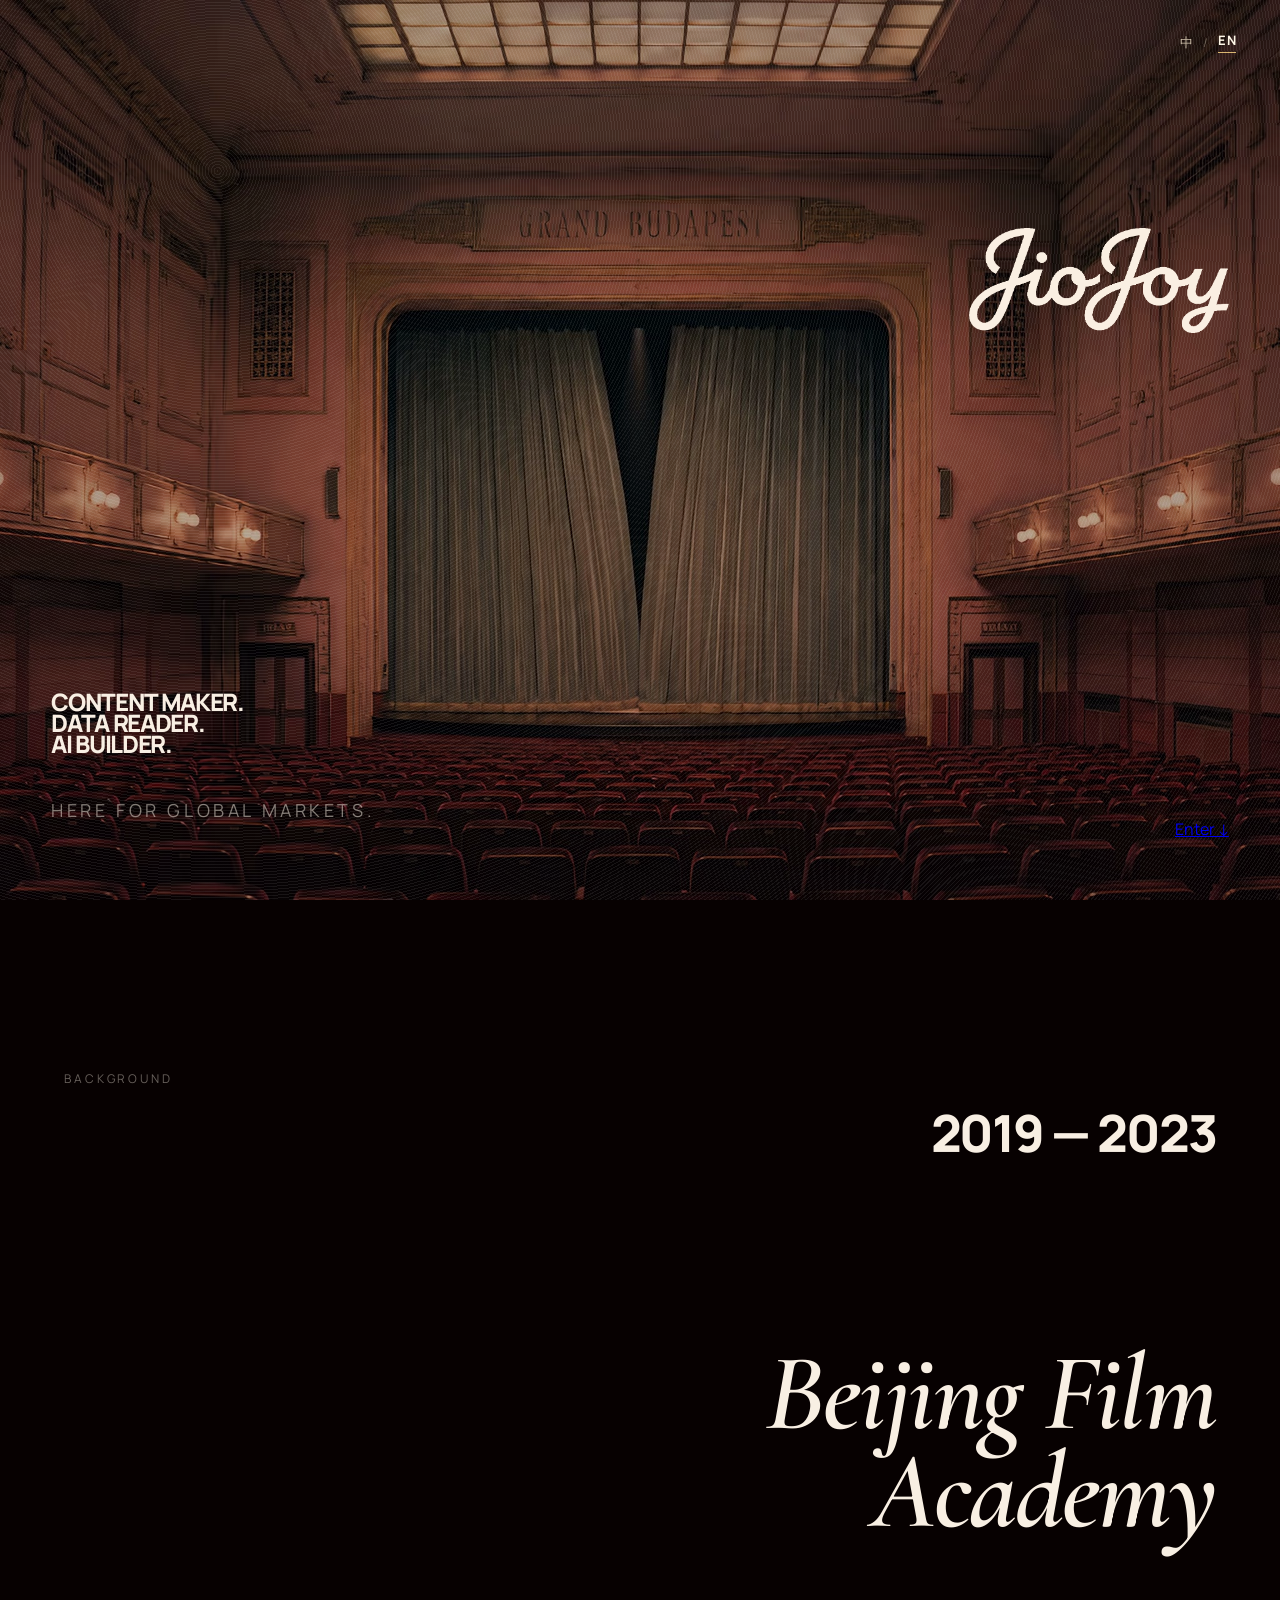
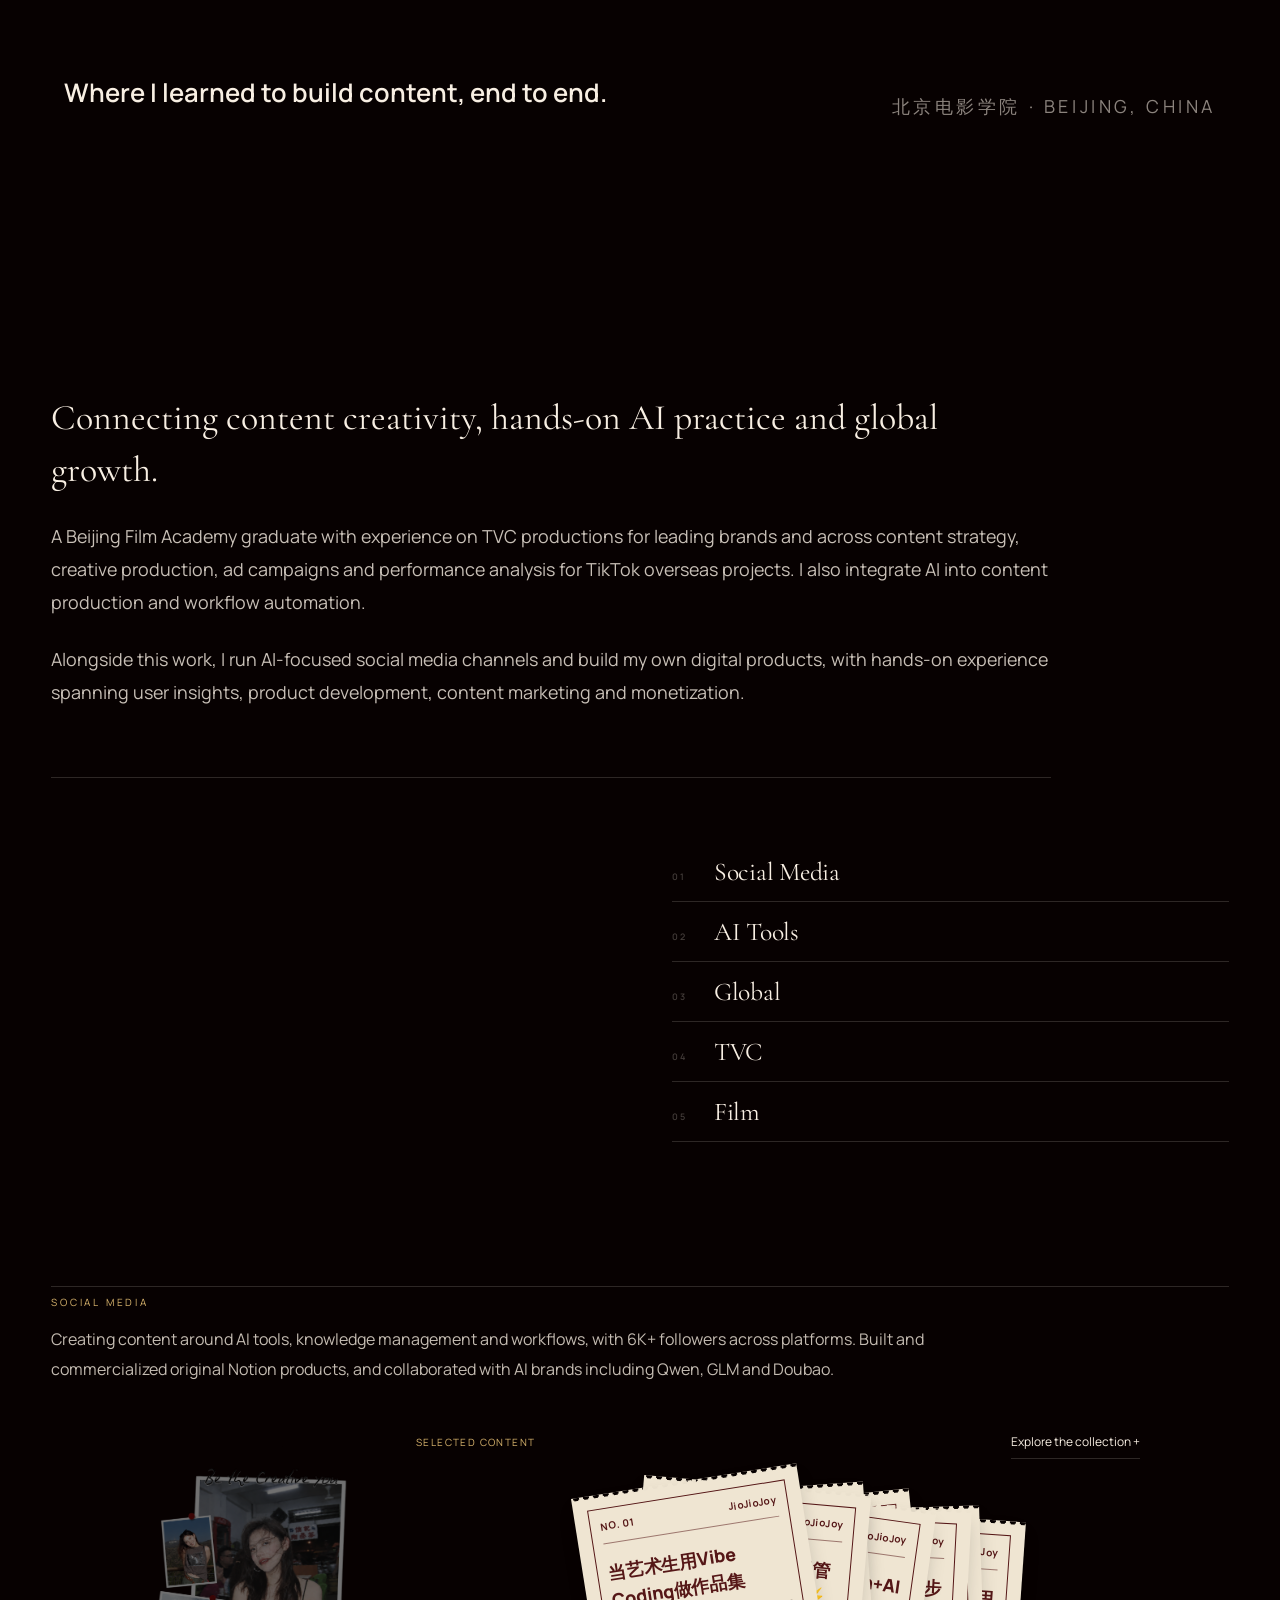
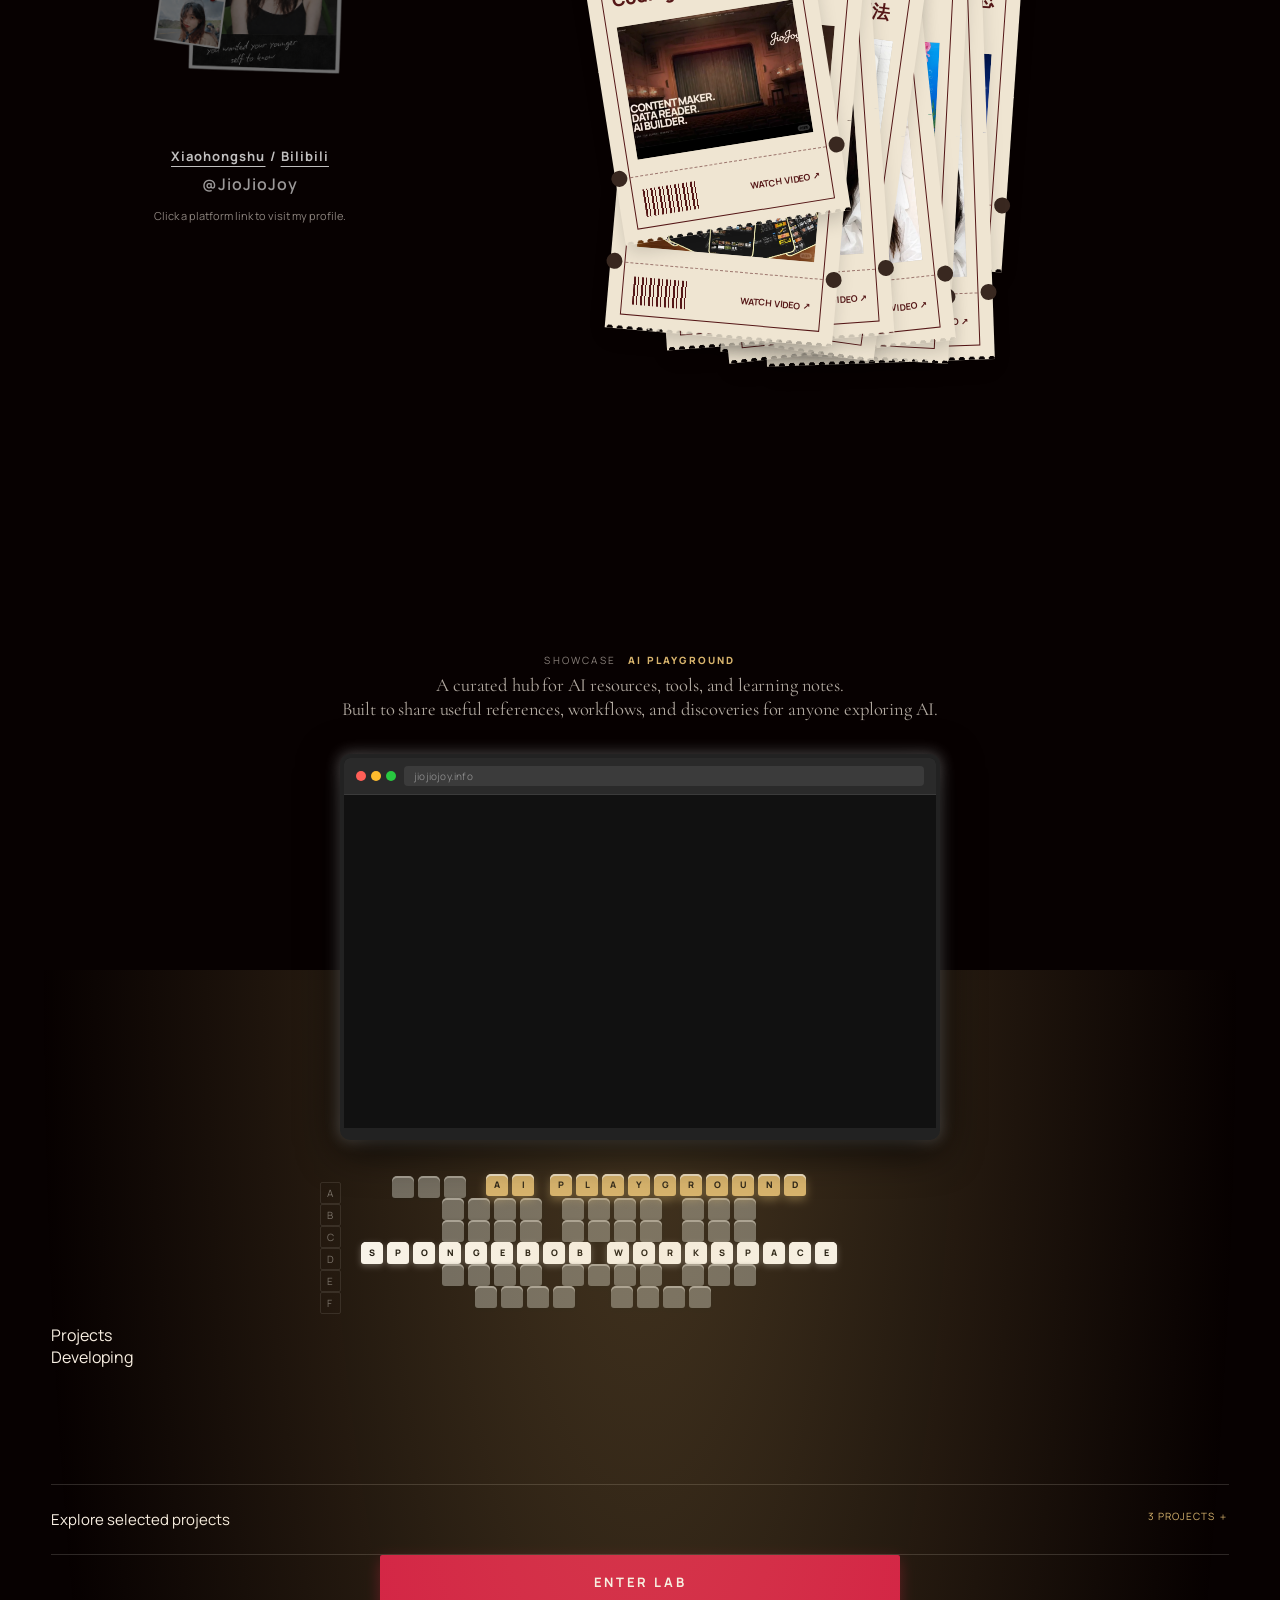
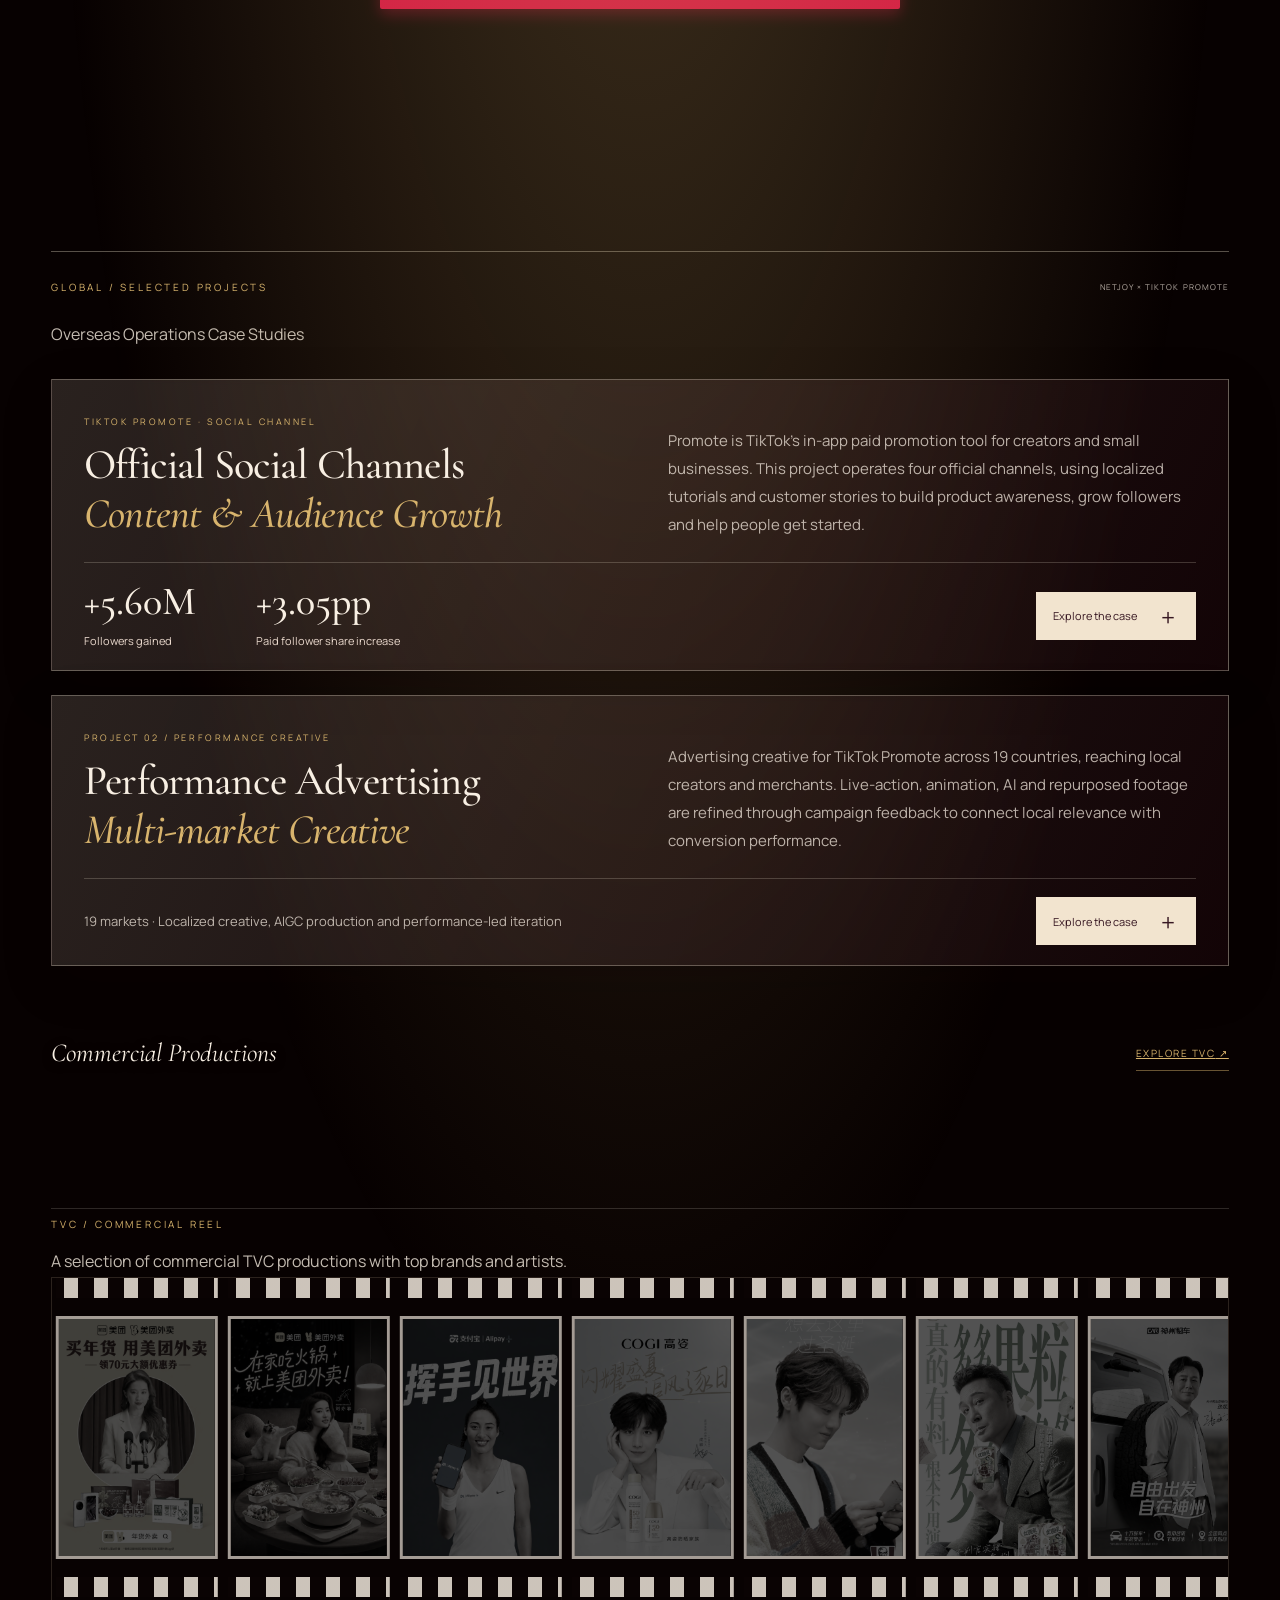
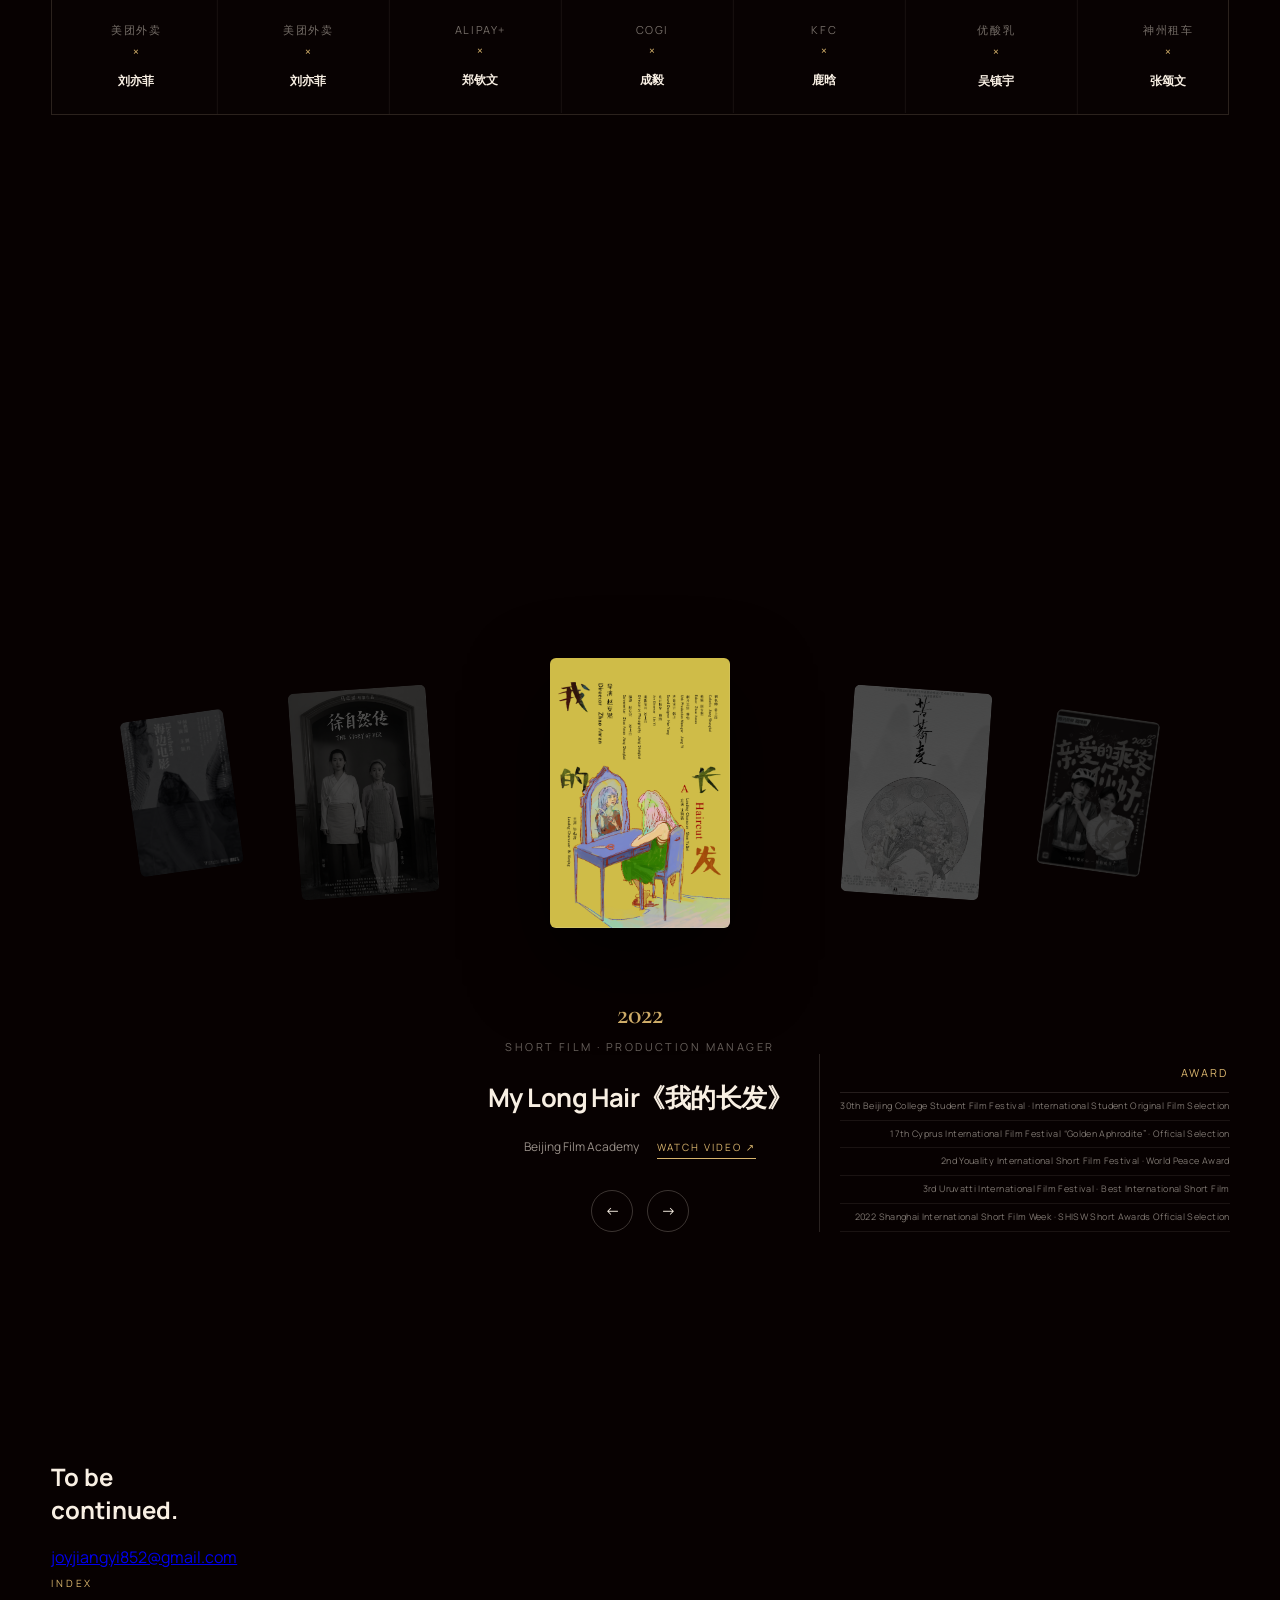
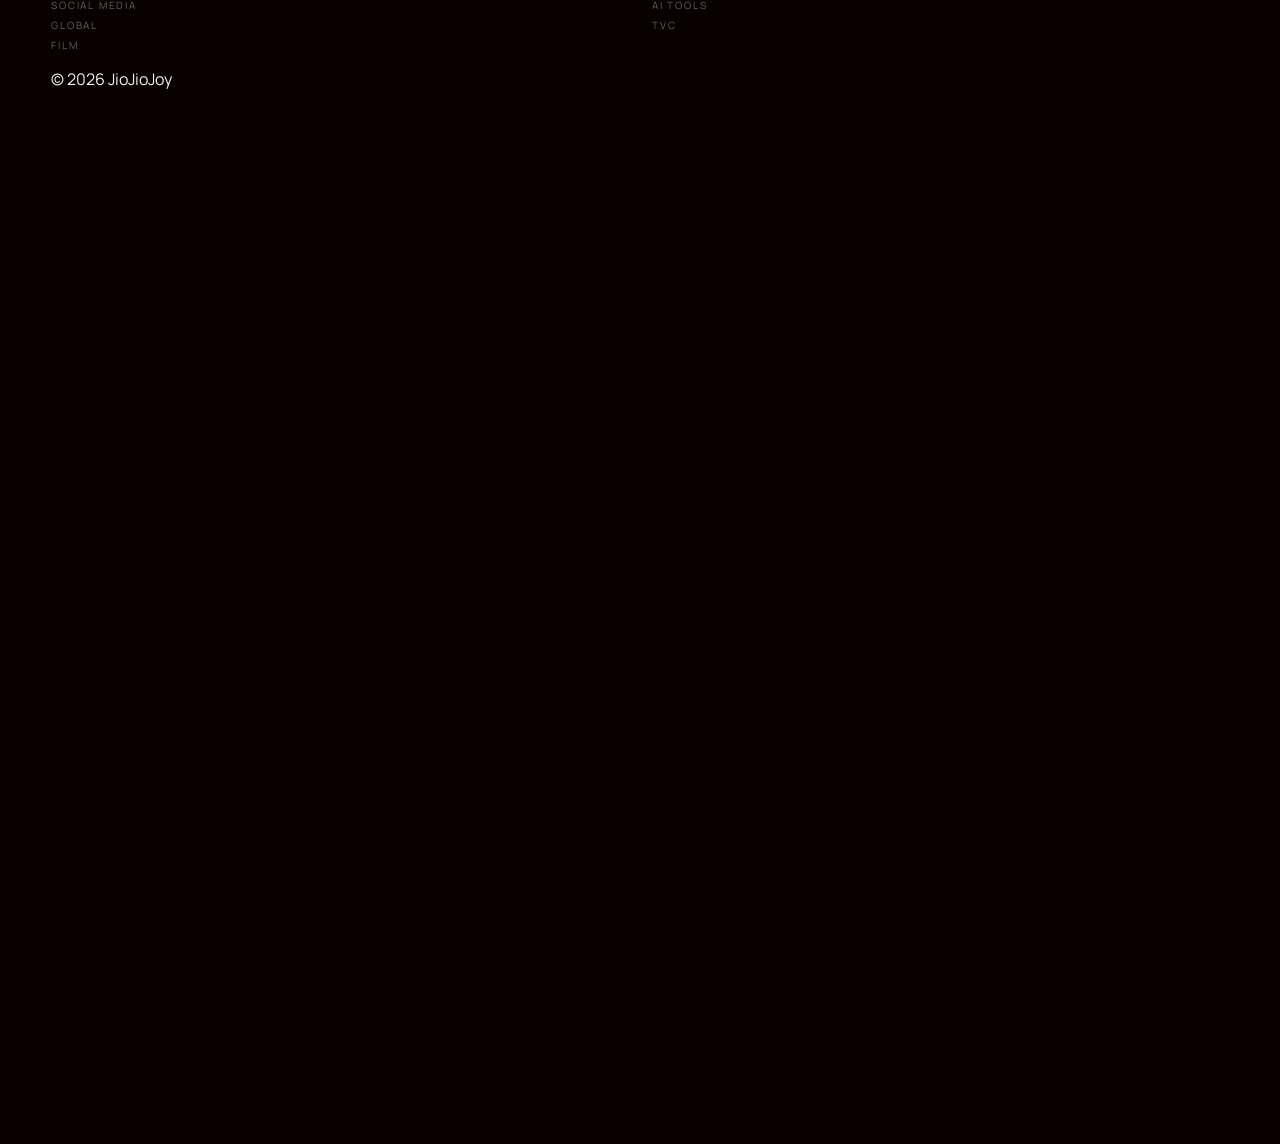
==== index.html @ 35cebcda "Unify portfolio section subtitle typography" ====
<!DOCTYPE html>
<html lang="en">
<head>
<meta charset="UTF-8" />
<meta name="viewport" content="width=device-width, initial-scale=1.0" />
<title>JioJioJoy</title>
<link rel="icon" type="image/png" href="assets/icons/web-logo.png" />
<link rel="alternate icon" type="image/png" href="assets/icons/favicon-512.png" />
<link rel="apple-touch-icon" href="assets/icons/apple-touch-icon.png" />
<link rel="preconnect" href="https://fonts.googleapis.com" />
<link rel="preconnect" href="https://fonts.gstatic.com" crossorigin />
<link href="https://fonts.googleapis.com/css2?family=Cormorant+Garamond:ital,wght@0,500;0,600;0,700;1,600&family=Manrope:wght@400;500;600;700;800&display=swap" rel="stylesheet" />
<script src="https://cdn.tailwindcss.com"></script>
<script>
tailwind.config = {
  theme: {
    extend: {
      fontFamily: {
        sans: ['Manrope', 'ui-sans-serif', 'system-ui', 'sans-serif'],
        display: ['Cormorant Garamond', 'Georgia', 'serif'],
      },
    },
  },
};
</script>
<script src="https://cdnjs.cloudflare.com/ajax/libs/gsap/3.13.0/gsap.min.js"></script>
<script src="https://cdnjs.cloudflare.com/ajax/libs/gsap/3.13.0/ScrollTrigger.min.js"></script>
<style>
:root {
  --ink: #070101;
  --paper: #f8efe3;
  --paper-soft: rgba(248, 239, 227, .72);
  --paper-dim: rgba(248, 239, 227, .46);
  --line: rgba(248, 239, 227, .16);
  --red: #8d0717;
  --red-deep: #220006;
  --gold: #d8b46d;
  --amber: #9c5f23;
}
* { box-sizing: border-box; }
html {
  scroll-behavior: smooth;
  scroll-snap-type: y mandatory;
  background: var(--ink);
}
body {
  margin: 0;
  overflow-x: hidden;
  background: var(--ink);
  color: var(--paper);
  font-family: Manrope, ui-sans-serif, system-ui, sans-serif;
  letter-spacing: 0;
}
a, button { pointer-events: auto; }
button { font: inherit; }

/* ── Spotlight cursor ── */
#spotlight-overlay {
  --spot-x: 50%;
  --spot-y: 50%;
  position: fixed;
  inset: 0;
  pointer-events: none;
  z-index: 9997;
  opacity: 0;
  transition: opacity .4s ease;
  background: radial-gradient(
    circle 300px at var(--spot-x) var(--spot-y),
    rgba(216,180,109,.18) 0%,
    rgba(216,180,109,.06) 45%,
    transparent 70%
  );
}
#spotlight-overlay.active { opacity: 1; }
.ambient {
  position: fixed;
  inset: 0;
  z-index: 0;
  pointer-events: none;
  overflow: hidden;
  background: #050101;
}
.ambient video {
  position: absolute;
  inset: 0;
  width: 100%;
  height: 100%;
  object-fit: cover;
  opacity: .95;
  transform: translateZ(0);
}
.ambient::after {
  content: "";
  position: absolute;
  inset: 0;
  background:
    radial-gradient(ellipse 42% 34% at 50% 30%, rgba(142, 7, 23, .32), transparent 68%),
    radial-gradient(ellipse 74% 58% at 50% 64%, transparent 0 35%, rgba(0,0,0,.45) 76%),
    linear-gradient(90deg, rgba(40,0,8,.55), transparent 24%, transparent 76%, rgba(40,0,8,.55)),
    linear-gradient(180deg, rgba(0,0,0,.08), rgba(0,0,0,.22) 52%, rgba(0,0,0,.72));
}

.grain {
  position: fixed;
  inset: 0;
  z-index: 3;
  pointer-events: none;
  opacity: .09;
  mix-blend-mode: screen;
  background-image:
    repeating-radial-gradient(circle at 17% 19%, rgba(255,255,255,.8) 0 1px, transparent 1px 3px);
}
.page { position: relative; z-index: 4; }
.section {
  min-height: 100svh;
  padding: clamp(60px, 8vh, 120px) clamp(20px, 4vw, 56px);
  scroll-snap-align: start;
  scroll-snap-stop: always;
}
.section-inner { width: min(1480px, 100%); margin: 0 auto; }
.eyebrow {
  font-size: 10px;
  line-height: 1;
  letter-spacing: .28em;
  text-transform: uppercase;
  color: var(--gold);
}
.rule { border-top: 1px solid var(--line); }
.display {
  font-weight: 800;
  text-transform: uppercase;
  line-height: .88;
  letter-spacing: -.055em;
}
.serif {
  font-family: "Cormorant Garamond", Georgia, serif;
  font-style: italic;
  letter-spacing: 0;
}
.soft-panel {
  background: rgba(8, 1, 2, .58);
  border: 1px solid var(--line);
  backdrop-filter: blur(16px);
  -webkit-backdrop-filter: blur(16px);
}
/* Overview section */
.overview-stmt {
  max-width: 1000px;
  border-bottom: 1px solid var(--line);
  padding-bottom: clamp(40px, 5vw, 64px);
  margin-bottom: clamp(40px, 5vw, 64px);
}
.overview-stmt p {
  font-family: "Cormorant Garamond", Georgia, serif;
  font-size: clamp(22px, 2.8vw, 38px);
  line-height: 1.45;
  color: var(--paper);
  margin-bottom: 4px;
  white-space: normal;
}
.overview-stmt p + p {
  font-family: inherit;
  font-size: clamp(16px, 1.4vw, 20px);
  line-height: 1.85;
  color: rgba(248,239,227,.8);
  margin-top: 24px;
}
.overview-stmt .accent {
  color: rgba(248,239,227,.38);
  font-style: italic;
  margin-top: 20px;
  white-space: normal;
}
.overview-bottom {
  display: grid;
  grid-template-columns: 1fr 1fr;
  gap: 64px;
  align-items: end;
}
.overview-name {
  font-size: clamp(28px, 4vw, 52px);
  font-weight: 800;
  letter-spacing: -.045em;
  color: var(--paper);
  margin-bottom: 20px;
  line-height: 1;
}
.overview-tag {
  font-size: 13px;
  letter-spacing: .14em;
  text-transform: uppercase;
  color: rgba(248,239,227,.55);
  margin-bottom: 12px;
  display: flex;
  align-items: center;
  gap: 10px;
}
.overview-tag::before { content: '·'; color: rgba(248,239,227,.3); }
.dir-row {
  display: flex;
  align-items: baseline;
  gap: 20px;
  padding: 14px 0;
  border-bottom: 1px solid var(--line);
  text-decoration: none;
  transition: opacity .2s;
}
.dir-row:hover { opacity: .55; }
.dir-num {
  font-size: 9px;
  letter-spacing: .22em;
  color: rgba(248,239,227,.25);
  font-weight: 600;
  min-width: 22px;
}
.dir-label {
  font-family: "Cormorant Garamond", Georgia, serif;
  font-size: clamp(18px, 2vw, 26px);
  color: var(--paper);
  letter-spacing: -.01em;
}
@media (max-width: 760px) {
  .overview-bottom { grid-template-columns: 1fr; gap: 40px; }
}
.hero-logo {
  display: block;
  width: 560px;
  max-width: min(80vw, 560px);
  height: auto;
  filter: drop-shadow(0 0 28px rgba(220, 164, 90, .28));
}
.hero-note {
  max-width: 560px;
}
.logo-card {
  background: transparent;
}
.cinema-screen {
  position: relative;
  overflow: hidden;
  background:
    linear-gradient(90deg, rgba(0,0,0,.75), transparent 12%, transparent 88%, rgba(0,0,0,.75)),
    radial-gradient(ellipse at center, rgba(240,227,203,.86), rgba(88,88,82,.28) 58%, rgba(0,0,0,.55) 100%);
  box-shadow: 0 0 80px rgba(219, 154, 77, .12);
}
.cinema-screen::before,
.cinema-screen::after {
  content: "";
  position: absolute;
  left: 0;
  right: 0;
  height: 22px;
  background:
    linear-gradient(90deg, transparent 0 2%, rgba(0,0,0,.85) 2% 4%, transparent 4% 6%),
    rgba(12, 12, 12, .9);
  background-size: 54px 100%;
}
.cinema-screen::before { top: 0; }
.cinema-screen::after { bottom: 0; }
.screen-dust {
  background-image:
    radial-gradient(circle at 18% 35%, rgba(255,255,255,.18) 0 1px, transparent 2px),
    radial-gradient(circle at 68% 54%, rgba(255,255,255,.12) 0 1px, transparent 2px),
    radial-gradient(circle at 44% 22%, rgba(255,255,255,.12) 0 1px, transparent 2px);
  background-size: 140px 110px;
}
.film-frame {
  position: relative;
  min-width: min(76vw, 360px);
  height: 250px;
  background: linear-gradient(180deg, #9b0617, #50000b);
  border: 1px solid rgba(255, 224, 188, .24);
  overflow: hidden;
}
.film-frame::before,
.film-frame::after {
  content: "";
  position: absolute;
  left: 0;
  right: 0;
  height: 22px;
  background: repeating-linear-gradient(90deg, #070101 0 18px, transparent 18px 33px);
  opacity: .88;
}
.film-frame::before { top: 0; }
.film-frame::after { bottom: 0; }
/* Vertical film strip for Film section */
.film-strip-v {
  display: flex;
  flex-direction: column;
  position: relative;
  width: clamp(260px, 26vw, 400px);
  flex-shrink: 0;
  background: #0a0505;
  border: 1px solid rgba(255,224,188,.14);
}
.film-strip-v::before,
.film-strip-v::after {
  content: "";
  position: absolute;
  top: 0; bottom: 0;
  width: 24px;
  background: repeating-linear-gradient(
    180deg, #070101 0 16px, rgba(255,224,188,.18) 16px 24px, #070101 24px 40px
  );
  z-index: 2;
}
.film-strip-v::before { left: 0; }
.film-strip-v::after  { right: 0; }
.film-cell {
  flex: 1;
  min-height: 240px;
  position: relative;
  overflow: hidden;
  border-bottom: 2px solid #070101;
}
.film-cell img {
  width: 100%; height: 100%;
  object-fit: cover;
  filter: saturate(.5) contrast(1.1) brightness(.75);
}
.film-cell-placeholder {
  width: 100%; height: 100%;
  background: linear-gradient(160deg, #2a1010, #0d0505);
}
/* Film credits list */
.film-credit-entry {
  padding: 28px 0;
  border-bottom: 1px solid rgba(248,239,227,.1);
}
.film-credit-entry:first-child { padding-top: 0; }
.film-credit-title {
  font-size: clamp(22px, 3vw, 36px);
  font-weight: 800;
  letter-spacing: -.04em;
  line-height: 1.1;
  color: var(--paper);
  margin-bottom: 6px;
}
.film-credit-role {
  font-size: 10px;
  letter-spacing: .22em;
  text-transform: uppercase;
  color: rgba(248,239,227,.38);
  margin-bottom: 14px;
}
.film-credit-awards {
  display: flex;
  flex-direction: column;
  gap: 6px;
}
.film-award {
  font-size: 12px;
  color: rgba(248,239,227,.6);
  line-height: 1.5;
}
.film-award-title {
  color: var(--gold);
  font-weight: 600;
}
/* ── Film poster carousel ── */
.film-carousel-wrap { position: relative; user-select: none; }
.film-carousel {
  position: relative;
  height: clamp(320px, 48vh, 500px);
  display: flex;
  align-items: center;
  justify-content: center;
  overflow: visible;
}
.poster-card {
  position: absolute;
  border-radius: 6px;
  overflow: hidden;
  cursor: pointer;
  transition: transform .55s cubic-bezier(.25,.46,.45,.94),
              filter .55s ease,
              width .55s cubic-bezier(.25,.46,.45,.94),
              height .55s cubic-bezier(.25,.46,.45,.94),
              box-shadow .55s ease,
              opacity .4s ease;
  filter: saturate(0.08) brightness(0.32);
}
.poster-card img { width:100%; height:100%; object-fit:cover; display:block; }
.poster-card .fp-overlay {
  position: absolute; bottom:0; left:0; right:0;
  padding: 40px 18px 18px;
  background: linear-gradient(transparent, rgba(7,1,1,.92));
  opacity: 0;
  transition: opacity .3s ease;
}
.poster-card.pos-center .fp-overlay { opacity: 1; }
.fp-overlay .fp-role {
  font-size: 10px; letter-spacing:.22em; text-transform:uppercase;
  color: rgba(248,239,227,.5); margin-bottom: 6px;
}
.fp-overlay .fp-title {
  font-size: clamp(13px,1.3vw,17px); font-weight:700;
  letter-spacing:-.02em; line-height:1.25; color:var(--paper); margin:0;
}
/* Position classes */
.poster-card.pos-center {
  width:clamp(180px,20vh,260px); height:clamp(270px,30vh,390px); z-index:10;
  transform: translateX(0) rotate(0deg);
  filter: saturate(1) brightness(1);
  box-shadow: 0 32px 80px rgba(0,0,0,.75);
}
.poster-card.pos-left-1 {
  width:clamp(138px,15vh,198px); height:clamp(207px,22vh,297px); z-index:8;
  transform: translateX(clamp(-295px,-21.6vw,-200px)) rotate(-4deg);
}
.poster-card.pos-right-1 {
  width:clamp(138px,15vh,198px); height:clamp(207px,22vh,297px); z-index:8;
  transform: translateX(clamp(200px,21.6vw,295px)) rotate(4deg);
}
.poster-card.pos-left-2 {
  width:clamp(104px,11vh,150px); height:clamp(156px,17vh,225px); z-index:6;
  transform: translateX(clamp(-490px,-35.8vw,-340px)) rotate(-8deg);
  filter: saturate(0.06) brightness(0.25);
}
.poster-card.pos-right-2 {
  width:clamp(104px,11vh,150px); height:clamp(156px,17vh,225px); z-index:6;
  transform: translateX(clamp(340px,35.8vw,490px)) rotate(8deg);
  filter: saturate(0.06) brightness(0.25);
}
.poster-card.pos-hidden-left {
  width:110px; height:165px; z-index:2;
  transform: translateX(-640px) rotate(-12deg);
  opacity: 0; pointer-events: none;
}
.poster-card.pos-hidden-right {
  width:110px; height:165px; z-index:2;
  transform: translateX(640px) rotate(12deg);
  opacity: 0; pointer-events: none;
}
.poster-card:not(.pos-center):hover {
  filter: saturate(.85) brightness(.75) !important;
}
/* Info panel */
.film-carousel-info {
  text-align: center;
  padding: clamp(16px, 3vh, 32px) 0 clamp(10px, 2vh, 20px);
  min-height: 80px;
  transition: opacity .3s ease;
}
.fci-year {
  font-family: "Cormorant Garamond", Georgia, serif;
  font-size: clamp(20px,2.2vw,30px);
  font-weight: 600;
  line-height: 1;
  color: var(--gold);
  margin-bottom: 8px;
}
.fci-role {
  font-size: 11px; letter-spacing:.22em; text-transform:uppercase;
  color: rgba(248,239,227,.4); margin-bottom: 8px;
}
.fci-title {
  font-size: clamp(18px,2vw,26px); font-weight:700;
  letter-spacing:-.02em; color: var(--paper); margin-bottom: 10px;
}
.fci-meta-line {
  display: flex;
  align-items: baseline;
  justify-content: center;
  gap: 18px;
}
.fci-awards { display:flex; gap:12px; justify-content:center; flex-wrap:wrap; }
.fci-link {
  display: none;
  width: fit-content;
  margin: 0;
  padding-bottom: 4px;
  border-bottom: 1px solid var(--gold);
  font-size: 10px;
  letter-spacing: .2em;
  text-transform: uppercase;
  color: var(--gold);
  text-decoration: none;
}
.fci-link:hover { opacity: .7; }
.film-awards-panel {
  position: absolute;
  right: 0;
  bottom: 0;
  width: min(440px, 32vw);
  padding-left: 20px;
  border-left: 1px solid rgba(248,239,227,.14);
  text-align: right;
}
.film-awards-kicker {
  margin-bottom: 12px;
  font-size: 11px;
  letter-spacing: .22em;
  text-transform: uppercase;
  color: var(--gold);
}
.film-awards-list {
  display: grid;
  gap: 0;
  border-top: 1px solid rgba(248,239,227,.12);
}
.film-awards-list p {
  margin: 0;
  padding: 8px 0;
  border-bottom: 1px solid rgba(248,239,227,.08);
  font-size: 9px;
  line-height: 1.2;
  letter-spacing: .04em;
  color: rgba(248,239,227,.5);
  white-space: nowrap;
}
@media (max-width: 1100px) {
  .film-awards-panel {
    position: static;
    width: min(620px, 100%);
    margin: 28px auto 0;
    padding-left: 0;
    border-left: 0;
  }
  .film-awards-list p { white-space: normal; }
}
@media (min-width: 1101px) {
  #film .film-carousel-info {
    transform: translateY(-64px);
  }
  #film .film-carousel-nav {
    transform: translateY(-64px);
  }
  #film .film-awards-panel {
    bottom: 64px;
  }
}
@media (min-width: 1101px) and (max-height: 820px) {
  #film {
    padding-top: 38px;
    padding-bottom: 30px;
  }
  #film .rule {
    margin-bottom: 22px !important;
  }
  #film .film-carousel {
    height: clamp(280px, 40vh, 340px);
  }
  #film .film-carousel-info {
    padding-top: 10px;
    padding-bottom: 6px;
    min-height: 0;
    transform: translateY(-48px);
  }
  #film .fci-year {
    margin-bottom: 5px;
  }
  #film .fci-role {
    margin-bottom: 5px;
  }
  #film .fci-title {
    margin-bottom: 7px;
  }
  #film .film-awards-panel {
    bottom: 92px;
  }
  #film .film-awards-list p {
    padding-top: 6px;
    padding-bottom: 6px;
  }
  #film .film-carousel-nav {
    transform: translateY(-48px);
  }
}
/* Nav */
.film-carousel-nav { display:flex; justify-content:center; gap:14px; padding-top:4px; }
.carousel-btn {
  width:42px; height:42px; border-radius:50%;
  border: 1px solid rgba(248,239,227,.22);
  background: transparent; color: var(--paper);
  font-size:15px; cursor:pointer;
  display:flex; align-items:center; justify-content:center;
  transition: border-color .2s, color .2s;
}
.carousel-btn:hover { border-color: var(--gold); color: var(--gold); }

/* ── Commercial Reel TVC marquee ── */
.tvc-reel-container {
  background: #080202;
  border: 1px solid rgba(255,224,188,.14);
  overflow: hidden;
}
/* Sprocket bar — inside each item, scrolls with content */
/* WHITE wider than black: 8px dark | 14px white | 8px dark per 30px cycle */
.tvc-sprocket-bar {
  height: 20px;
  width: 100%;
  flex-shrink: 0;
  background: repeating-linear-gradient(
    90deg,
    #0a0303 0 8px,
    rgba(248,239,227,.82) 8px 22px,
    #0a0303 22px 30px
  );
}

.tvc-marquee-wrap { overflow: hidden; }
.tvc-marquee {
  display: flex;
  will-change: transform;
}
.tvc-photo-set { display: flex; flex-shrink: 0; gap: 10px; padding: 0 5px; }
.tvc-item { flex-shrink: 0; width: clamp(160px, 18vh, 250px); }
.tvc-photo {
  aspect-ratio: 2/3;
  position: relative;
  overflow: hidden;
  border-right: 2px solid #070101;
  background: #100505;
  margin: clamp(10px, 2vh, 20px) 0;
}
.tvc-photo img { width:100%; height:100%; object-fit:cover; display:block; }
.tvc-credit {
  text-align: center;
  padding: clamp(10px, 1.5vh, 18px) 6px clamp(10px, 1.5vh, 20px);
  border-right: 1px solid rgba(248,239,227,.07);
}
.tvc-brand {
  font-size: 11px;
  letter-spacing: .14em;
  text-transform: uppercase;
  color: rgba(248,239,227,.45);
  margin-bottom: 5px;
}
.tvc-x {
  font-size: 12px;
  color: var(--gold);
  margin: 5px 0;
}
.tvc-artist {
  font-size: clamp(11px,.95vw,14px);
  font-weight: 600;
  color: var(--paper);
  line-height: 1.4;
}
.tvc-credit.brand-only {
  min-height: 74px;
  display: flex;
  align-items: center;
  justify-content: center;
}
.tvc-credit.brand-only .tvc-brand {
  margin-bottom: 0;
  font-size: clamp(11px,.95vw,14px);
  font-weight: 600;
  color: var(--paper);
  line-height: 1.4;
}



/* TVC photo: LIGHT frame border (the 镂空 window) */
.tvc-photo {
  aspect-ratio: 2/3;
  position: relative;
  overflow: hidden;
  background: #0a0303;
  border: 3px solid rgba(248,239,227,.65);
  box-sizing: border-box;
}

/* ── TVC detail modal ── */
#tvc-detail-overlay {
  position: fixed; inset: 0;
  background: rgba(7,1,1,.88);
  z-index: 9980;
  display: flex; align-items: center; justify-content: center;
  opacity: 0; visibility: hidden;
  transition: opacity .35s ease, visibility .35s;
  padding: 24px;
}
#tvc-detail-overlay.open { opacity: 1; visibility: visible; }
.tvc-detail-panel {
  background: #0e0404;
  border: 1px solid rgba(255,224,188,.18);
  width: min(760px, 100%);
  display: grid;
  grid-template-columns: 220px 1fr;
  position: relative;
  overflow: hidden;
  transform: translateY(20px);
  transition: transform .35s ease;
}
#tvc-detail-overlay.open .tvc-detail-panel { transform: translateY(0); }
.tvc-detail-poster { overflow: hidden; }
.tvc-detail-poster img { width:100%; height:100%; object-fit:cover; display:block; }
.tvc-detail-info {
  padding: 36px 32px;
  display: flex; flex-direction: column;
  border-left: 1px solid rgba(255,224,188,.1);
}
.tvc-detail-brand-label {
  font-size:10px; letter-spacing:.28em; text-transform:uppercase; color:var(--gold); margin-bottom:6px;
  display: none;
}
.tvc-detail-artist-name {
  font-size: clamp(20px,2.8vw,34px); font-weight:800; letter-spacing:-.04em;
  color:var(--paper); margin-bottom: 28px; line-height:1.1;
}
.tvc-meta-table { display:flex; flex-direction:column; gap:0; flex:1; }
.tvc-meta-row { display:grid; grid-template-columns:80px 1fr; gap:12px; padding:14px 0; border-bottom:1px solid rgba(255,224,188,.08); align-items:baseline; }
.tvc-meta-row:last-child { border-bottom:none; }
.tvc-meta-label { font-size:10px; letter-spacing:.2em; text-transform:uppercase; color:rgba(248,239,227,.35); }
.tvc-meta-val { font-size:14px; color:var(--paper); }
.tvc-detail-link {
  display:inline-flex; align-items:center; gap:8px; margin-top:24px;
  border-bottom:1px solid var(--gold); padding-bottom:6px;
  font-size:10px; letter-spacing:.22em; text-transform:uppercase; color:var(--gold);
  text-decoration:none; transition:opacity .2s; width:fit-content;
}
.tvc-detail-link:hover { opacity:.7; }
.tvc-detail-link.disabled { opacity:.3; pointer-events:none; }
.tvc-detail-close {
  position:absolute; top:14px; right:16px;
  background:none; border:none; color:rgba(248,239,227,.4);
  font-size:20px; cursor:pointer; line-height:1; padding:4px;
  transition:color .2s;
}
.tvc-detail-close:hover { color:var(--paper); }

/* TVC photos: dark by default, hover restore */
.tvc-photo img {
  width: 100%; height: 100%;
  object-fit: cover;
  display: block;
  filter: saturate(0.08) brightness(0.32);
  transition: filter .45s ease;
}
.tvc-item:hover .tvc-photo img {
  filter: saturate(1) brightness(1);
}

/* ── Commercial Reel film strip wrapper ── */
.commercial-strip-wrap {
  position: relative;
  background: #080202;
  border: 1px solid rgba(255,224,188,.14);
  padding: 20px 0;
  overflow: hidden;
}
.commercial-strip-wrap::before,
.commercial-strip-wrap::after {
  content: '';
  position: absolute;
  left: 0; right: 0;
  height: 22px;
  background: repeating-linear-gradient(
    90deg, #070101 0 16px, rgba(255,224,188,.2) 16px 24px, #070101 24px 40px
  );
  z-index: 3;
  pointer-events: none;
}
.commercial-strip-wrap::before { top: 0; }
.commercial-strip-wrap::after  { bottom: 0; }

.signal-card {
  background: linear-gradient(180deg, rgba(248,239,227,.08), rgba(248,239,227,.025));
  border: 1px solid rgba(248,239,227,.13);
}
.node {
  border: 1px solid rgba(248,239,227,.16);
  background: rgba(5,0,2,.58);
}
.node-line {
  height: 1px;
  background: linear-gradient(90deg, transparent, rgba(216,180,109,.7), transparent);
}
#all-credits[aria-hidden="true"] {
  opacity: 0;
  visibility: hidden;
  pointer-events: none;
}
#all-credits[aria-hidden="false"] {
  opacity: 1;
  visibility: visible;
  pointer-events: auto;
}
[data-reveal] {
  opacity: 0;
  transform: translateY(26px);
  transition: opacity .8s cubic-bezier(.16,1,.3,1), transform .8s cubic-bezier(.16,1,.3,1);
  transition-delay: calc(var(--d, 0) * 1s);
}
[data-reveal="visible"] { opacity: 1; transform: translateY(0); }
@media (max-width: 760px) {
  html, body { width: 100%; overflow-x: hidden; }
  .section { padding-top: clamp(60px, 8vh, 92px); padding-bottom: clamp(60px, 8vh, 92px); }
  .section-inner { overflow: hidden; }
  #top .section-inner > .grid { display: flex; flex-direction: column; align-items: flex-start !important; gap: 48px; }
  #top .justify-self-end { justify-self: stretch; width: 100%; max-width: 320px; }
  .hero-logo { width: min(330px, calc(100vw - 48px)); max-width: min(330px, calc(100vw - 48px)); }
  .hero-note { max-width: 320px; font-size: 14px; line-height: 1.65; }
  #top .serif { max-width: 320px; font-size: 28px; }
  #top p { overflow-wrap: anywhere; }
  .film-frame { height: 220px; }
}
@media (min-width: 761px) and (max-width: 980px) {
  .hero-logo { width: 420px; max-width: 52vw; }
}
/* Phone mockups for Global section */



    /* Influencer portrait: dark by default, original on hover */
    .influencer-photo {
      filter: grayscale(30%) brightness(0.45);
      transition: filter 0.4s ease;
    }
    .influencer-photo:hover {
      filter: grayscale(0%) brightness(1);
    }

    /* XHS Ticket: dark by default, original on hover */
    .xhs-ticket-card {
      filter: grayscale(40%) brightness(0.65) drop-shadow(0 15px 25px rgba(0,0,0,0.3));
      transition: filter 0.4s ease, transform 0.25s ease;
    }
    .xhs-ticket-card:hover {
      filter: grayscale(0%) brightness(1) drop-shadow(0 20px 35px rgba(0,0,0,0.4));
    }

    /* ── AI Tools ticket cards ── */
.ticket-stack { display:flex; flex-direction:column; gap:0; }
.ai-ticket {
  position: relative;
  background: rgba(14,4,4,.88);
  border: 1px solid rgba(255,224,188,.16);
  border-radius: 10px;
  overflow: visible;
  display: flex;
  align-items: stretch;
  margin-bottom: 20px;
}
/* Circular notches on left and right */
.ai-ticket::before,
.ai-ticket::after {
  content: '';
  position: absolute;
  top: 50%; transform: translateY(-50%);
  width: 26px; height: 26px;
  border-radius: 50%;
  background: var(--ink);
  border: 1px solid rgba(255,224,188,.14);
  z-index: 2;
}
.ai-ticket::before { left: -13px; }
.ai-ticket::after  { right: -13px; }

/* Second ticket: offset */
.ai-ticket:nth-child(2) { margin-left: clamp(16px,3vw,48px); }

.ticket-left {
  padding: clamp(24px,3vw,40px);
  display: flex;
  flex-direction: column;
  justify-content: space-between;
  width: clamp(220px,28vw,360px);
  flex-shrink: 0;
}
.ticket-date {
  font-size: 11px; letter-spacing:.18em; color:rgba(248,239,227,.35); margin-bottom: 6px;
}
.ticket-category {
  font-size: 10px; letter-spacing:.28em; text-transform:uppercase; color:var(--gold); margin-bottom: 20px;
}
.ticket-title {
  font-family:'Cormorant Garamond',Georgia,serif;
  font-style:italic; font-weight:600;
  font-size:clamp(28px,3.5vw,48px);
  letter-spacing:-.02em; line-height:1.1;
  color:var(--paper);
  margin-bottom:14px;
  border-bottom: 1px solid rgba(248,239,227,.25);
  padding-bottom: 14px;
}
.ticket-desc {
  font-size:14px; line-height:1.7; color:rgba(248,239,227,.5); flex:1; margin-bottom:20px;
}
.ticket-by {
  font-size:9px; letter-spacing:.28em; text-transform:uppercase; color:rgba(248,239,227,.25);
}
/* Dashed divider */
.ticket-dash {
  width: 0;
  border-left: 2px dashed rgba(255,224,188,.12);
  align-self: stretch;
  flex-shrink: 0;
  margin: 20px 0;
}
/* Preview area */
.ticket-preview {
  flex: 1;
  padding: clamp(16px,2vw,28px);
  display: flex;
  align-items: center;
  justify-content: center;
  overflow: hidden;
  border-radius: 0 10px 10px 0;
  position: relative;
}
.ticket-preview-inner {
  width: 100%; max-width: 420px;
  aspect-ratio: 16/10;
  border-radius: 8px;
  overflow: hidden;
  background: linear-gradient(135deg, #1a0e2e, #080310);
  border: 1px solid rgba(248,239,227,.1);
  transform: rotate(-1.5deg) scale(1.04);
  box-shadow: 0 16px 48px rgba(0,0,0,.5);
  display: flex; align-items: center; justify-content: center;
}
/* Vertical label */
.ticket-side-label {
  writing-mode: vertical-rl;
  text-orientation: mixed;
  transform: rotate(180deg);
  font-size: 9px; letter-spacing:.28em; text-transform:uppercase;
  color:rgba(248,239,227,.2);
  padding: 20px 12px;
  flex-shrink: 0;
  border-left: 1px solid rgba(255,224,188,.08);
}

/* ── Phone fan layout (Global section) ── */
.phone-fan-container {
  display: flex;
  align-items: flex-end;
  justify-content: center;
  padding: 48px 0 16px;
  overflow: visible;
}
.pf {
  flex-shrink: 0;
  margin: 0 -16px;
  transform: rotate(var(--rot,0deg)) translateY(var(--ty,0px)) scale(var(--sc,1));
  z-index: var(--z,1);
  transition: transform .4s ease;
}
.pf:hover { transform: rotate(var(--rot,0deg)) translateY(calc(var(--ty,0px) - 12px)) scale(calc(var(--sc,1) * 1.03)); }
/* ── iPhone-style frame ── */
.phone-v2 {
  width: clamp(160px, 16vw, 220px);
  background: #1a1a1e;
  border-radius: 38px;
  padding: 9px;
  position: relative;
  box-shadow:
    0 0 0 1.5px #3a3a3c,
    0 0 0 3px #1a1a1e,
    0 0 0 4px #2c2c2e,
    inset 0 0 0 1px rgba(255,255,255,0.06);
}
/* Volume buttons (left) */
.phone-v2::before {
  content: '';
  position: absolute;
  left: -4px; top: 28%;
  width: 3px; height: 12%;
  background: #2c2c2e;
  border-radius: 2px 0 0 2px;
  box-shadow: 0 18px 0 #2c2c2e, 0 34px 0 #2c2c2e;
}
/* Power button (right) */
.phone-v2::after {
  content: '';
  position: absolute;
  right: -4px; top: 32%;
  width: 3px; height: 18%;
  background: #2c2c2e;
  border-radius: 0 2px 2px 0;
}
.phone-screen-v2 {
  width: 100%;
  aspect-ratio: 9/19.5;
  background: #000;
  border-radius: 30px;
  overflow: hidden;
  position: relative;
}
/* Screen edge shine */
.phone-screen-v2::after {
  content: '';
  position: absolute; inset: 0;
  border-radius: 30px;
  background: linear-gradient(135deg, rgba(255,255,255,0.04) 0%, transparent 50%);
  pointer-events: none;
  z-index: 5;
}
/* Dynamic Island */
.phone-screen-v2 .dynamic-island {
  position: absolute;
  top: 10px; left: 50%;
  transform: translateX(-50%);
  width: 35%; height: 9px;
  background: #000;
  border-radius: 20px;
  z-index: 10;
  pointer-events: none;
}
.phone-screen-v2 img {
  width: 100%; height: 100%;
  object-fit: cover;
  filter: saturate(.7) brightness(.8);
}

/* legacy (unused but kept) */
.phone-mock { display: none; }
.phone-screen { display: none; }
.phone-label { display: none; }
@media (prefers-reduced-motion: reduce) {
  *, *::before, *::after { animation: none !important; transition: none !important; scroll-behavior: auto !important; }
}

/* ── Creative Flow (feeds section) ── */
.flow-title {
  text-align: center;
  font-family: ui-sans-serif, system-ui, sans-serif;
  font-size: clamp(60px, 10vw, 120px);
  font-weight: 800;
  line-height: 1;
  color: rgba(255,255,255,0.95);
  margin-bottom: -40px;
  position: relative;
  z-index: 0;
  letter-spacing: -0.02em;
  text-shadow: 0 4px 20px rgba(200,30,20,0.4);
}
.creative-flow {
  display: flex;
  justify-content: center;
  align-items: center;
  gap: clamp(10px, 2vw, 30px);
  margin-top: 32px;
  position: relative;
  background-image: url('data:image/svg+xml;utf8,<svg viewBox="0 0 1000 300" xmlns="http://www.w3.org/2000/svg"><path d="M0 150 Q 125 -50, 250 150 T 500 150 T 750 150 T 1000 150" fill="none" stroke="rgba(255,100,50,0.3)" stroke-width="3" stroke-dasharray="6 8"/></svg>');
  background-position: center;
  background-repeat: no-repeat;
  background-size: 100% 100%;
  padding-bottom: 60px;
}
.flow-card {
  display: flex;
  flex-direction: column;
  align-items: center;
  gap: 16px;
  position: relative;
  transition: transform 0.5s cubic-bezier(0.2, 0.8, 0.2, 1), filter 0.5s ease;
  z-index: 1;
  filter: grayscale(30%) brightness(0.45) drop-shadow(0 20px 40px rgba(0,0,0,0.6));
}
.flow-card:hover {
  transform: translateY(-30px) scale(1.08) rotate(0deg) !important;
  z-index: 20 !important;
  filter: grayscale(0%) brightness(1) drop-shadow(0 30px 60px rgba(0,0,0,0.9)) !important;
}
.flow-card:nth-child(1) { transform: translateY(-20px) rotate(-8deg); z-index: 2; }
.flow-card:nth-child(2) { transform: translateY(60px) rotate(4deg); z-index: 3; }
.flow-card:nth-child(3) { transform: translateY(0px) rotate(-2deg); z-index: 5; }
.flow-card:nth-child(4) { transform: translateY(80px) rotate(-5deg); z-index: 4; }
.flow-card:nth-child(5) { transform: translateY(-10px) rotate(6deg); z-index: 2; }
.flow-card .phone-v2 {
  width: clamp(160px, 16vw, 220px);
}
.flow-card .phone-screen-v2 {
  background: linear-gradient(135deg, #180505, #0a0101);
}
.eye-icon { margin-bottom: 8px; opacity: 0.6; }
.phone-player { position: relative; cursor: pointer; }
.phone-overlay {
  position: absolute; inset: 0;
  background: rgba(0,0,0,0.55);
  border-radius: 16px;
  transition: opacity 0.3s;
  pointer-events: none;
}
.phone-player.playing .phone-overlay { opacity: 0; }
.phone-play-btn {
  position: absolute; top: 50%; left: 50%;
  transform: translate(-50%, -50%);
  width: 44px; height: 44px;
  background: rgba(255,255,255,0.15);
  border: 1.5px solid rgba(255,255,255,0.5);
  border-radius: 50%;
  display: flex; align-items: center; justify-content: center;
  cursor: pointer;
  transition: opacity 0.3s, background 0.2s;
  backdrop-filter: blur(4px);
  z-index: 2;
}
.phone-play-btn:hover { background: rgba(255,255,255,0.28); }
.phone-player.playing .phone-play-btn { opacity: 0; pointer-events: none; }
/* pause button shown while playing */
.phone-pause-btn {
  position: absolute; top: 50%; left: 50%;
  transform: translate(-50%, -50%);
  width: 44px; height: 44px;
  background: rgba(0,0,0,0.3);
  border: 1.5px solid rgba(255,255,255,0.4);
  border-radius: 50%;
  display: flex; align-items: center; justify-content: center;
  cursor: pointer;
  opacity: 0;
  pointer-events: none;
  transition: opacity 0.2s;
  backdrop-filter: blur(4px);
  z-index: 2;
}
.phone-player.playing .phone-pause-btn { pointer-events: auto; }
.phone-player.playing:hover .phone-pause-btn { opacity: 1; }
.phone-player.playing:hover .phone-overlay { opacity: 0.15; }
/* progress bar */
.phone-progress {
  position: absolute; bottom: 10px; left: 10px; right: 10px;
  height: 3px;
  background: rgba(255,255,255,0.2);
  border-radius: 2px;
  opacity: 0;
  transition: opacity 0.3s;
  cursor: pointer;
  z-index: 3;
}
.phone-player.playing .phone-progress { opacity: 1; }
.phone-progress-fill {
  height: 100%;
  background: rgba(255,255,255,0.85);
  border-radius: 2px;
  width: 0%;
  pointer-events: none;
}
/* active card scales up, others scale down */
.creative-flow.has-playing .flow-card {
  transform: translateY(var(--ty, 0px)) rotate(var(--rot, 0deg)) scale(0.88);
  filter: drop-shadow(0 10px 20px rgba(0,0,0,0.4)) brightness(0.7);
}
.creative-flow.has-playing .flow-card.active {
  transform: translateY(-8px) rotate(0deg) scale(1) !important;
  filter: drop-shadow(0 30px 60px rgba(0,0,0,0.9)) brightness(1) !important;
  z-index: 20 !important;
}
.flow-label {
  font-family: ui-sans-serif, system-ui, sans-serif;
  color: rgba(255,255,255,0.95);
  font-size: 14px;
  text-align: center;
  line-height: 1.4;
  letter-spacing: 0.05em;
  font-weight: 700;
  text-shadow: 0 2px 4px rgba(0,0,0,0.8);
}
.flow-label span {
  font-weight: 400;
  font-size: 10px;
  opacity: 0.7;
  letter-spacing: 0.02em;
  display: block;
  margin-top: 4px;
}
.flow-watch-link {
  display: inline-block;
  margin-top: 8px;
  border-bottom: 1px solid rgba(216,180,109,.55);
  color: var(--gold);
  font-size: 9px;
  letter-spacing: .18em;
  text-decoration: none;
  text-transform: uppercase;
}
.flow-watch-link:hover { opacity: .72; }
@media (max-width: 1024px) {
  .creative-flow { flex-wrap: wrap; gap: 20px; margin-top: 40px; background-image: none; }
  .flow-title { font-size: 64px; margin-bottom: 20px; }
  .flow-card { width: 45%; }
  .flow-card:nth-child(n) { transform: none !important; margin-bottom: 20px; }
  .flow-card .phone-v2 { width: 100%; min-height: 240px; }
}
@media (max-width: 600px) {
  .flow-title { font-size: 48px; }
  .flow-card { width: 100%; max-width: 280px; }
}
</style>
<link rel="stylesheet" href="preview-global.css?v=20261019-subtitles">
</head>
<body>
<div class="ambient" aria-hidden="true">
  <video id="hero-video" muted playsinline webkit-playsinline preload="auto" poster="assets/bg-mobile-poster.jpg">
    <source src="assets/bg-15s.mp4" type="video/mp4" />
  </video>
</div>
<div class="grain" aria-hidden="true"></div>

<header class="fixed inset-x-0 top-0 z-30 px-5 py-4 md:px-8">
  <nav class="cinema-header" aria-label="Main navigation"><a class="cinema-wordmark" href="#top">JIOJIOJOY</a><div class="header-controls"><button type="button" id="language-toggle" class="language-switch" aria-label="切换为中文"><span data-lang="zh">中</span><i aria-hidden="true">/</i><span data-lang="en">EN</span></button><div class="nav-ticket" id="nav-ticket" hidden>
<div class="ticket-main"><button type="button" class="ticket-current" id="chapter-picker" aria-expanded="false" aria-controls="chapter-popover"><span id="chapter-icon" class="chapter-icon" aria-hidden="true"><svg viewBox="0 0 24 24" fill="none" stroke="currentColor" stroke-width="1.35" stroke-linecap="square" stroke-linejoin="miter" aria-hidden="true"><path d="M5 18V6h14v12M9 18V9h6v9M3 20h18"/><path d="M5 4h14"/></svg></span><span><small>NOW SHOWING</small><strong id="chapter-current-label">INTRO</strong></span><span class="ticket-chevron" aria-hidden="true">⌄</span></button><button type="button" id="ticket-menu" class="ticket-menu" aria-label="Open chapter menu" aria-expanded="false" aria-controls="chapter-popover"><span></span><span></span><span></span></button></div>
<div class="ticket-meta"><span id="chapter-position">01 / 09</span><button type="button" id="contact-btn">CONTACT ↗</button></div>
<div id="chapter-popover" class="chapter-popover" hidden><p class="ticket-menu-label">SELECT A CHAPTER</p><a href="#top" class="chapter-option" data-chapter="top"><span class="chapter-icon" aria-hidden="true"><svg viewBox="0 0 24 24" fill="none" stroke="currentColor" stroke-width="1.35" stroke-linecap="square" stroke-linejoin="miter" aria-hidden="true"><path d="M5 18V6h14v12M9 18V9h6v9M3 20h18"/><path d="M5 4h14"/></svg></span><span class="chapter-label">Intro</span></a><a href="#origin" class="chapter-option" data-chapter="origin"><span class="chapter-icon" aria-hidden="true"><svg viewBox="0 0 24 24" fill="none" stroke="currentColor" stroke-width="1.35" stroke-linecap="square" stroke-linejoin="miter" aria-hidden="true"><path d="M4 9h16M6 9v9m6-9v9m6-9v9M4 20h16M3 6l9-3 9 3"/></svg></span><span class="chapter-label">Beijing Film Academy</span></a><a href="#overview" class="chapter-option" data-chapter="overview"><span class="chapter-icon" aria-hidden="true"><svg viewBox="0 0 24 24" fill="none" stroke="currentColor" stroke-width="1.35" stroke-linecap="square" stroke-linejoin="miter" aria-hidden="true"><path d="M5 4h14v16H5zM8 8h8M8 12h8M8 16h5"/></svg></span><span class="chapter-label">Overview</span></a><a href="#influencer" class="chapter-option" data-chapter="influencer"><span class="chapter-icon" aria-hidden="true"><svg viewBox="0 0 24 24" fill="none" stroke="currentColor" stroke-width="1.35" stroke-linecap="square" stroke-linejoin="miter" aria-hidden="true"><rect x="8" y="3" width="8" height="12" rx="4"/><path d="M5 11a7 7 0 0 0 14 0M12 18v3M8 21h8M10 7h4M10 10h4"/></svg></span><span class="chapter-label">Social Media</span></a><a href="#lab" class="chapter-option" data-chapter="lab"><span class="chapter-icon" aria-hidden="true"><svg viewBox="0 0 24 24" fill="none" stroke="currentColor" stroke-width="1.35" stroke-linecap="square" stroke-linejoin="miter" aria-hidden="true"><path d="M4 4h16v13H4zM8 21h8M12 17v4M8 8l3 3-3 3M13 14h3"/></svg></span><span class="chapter-label">AI Tools</span></a><a href="#feeds" class="chapter-option" data-chapter="feeds"><span class="chapter-icon" aria-hidden="true"><svg viewBox="0 0 24 24" fill="none" stroke="currentColor" stroke-width="1.35" stroke-linecap="square" stroke-linejoin="miter" aria-hidden="true"><ellipse cx="12" cy="12" rx="10" ry="7"/><ellipse cx="12" cy="12" rx="4" ry="7"/><path d="M2 12h20"/></svg></span><span class="chapter-label">Global</span></a><a href="#commercial" class="chapter-option" data-chapter="commercial"><span class="chapter-icon" aria-hidden="true"><svg viewBox="0 0 24 24" fill="none" stroke="currentColor" stroke-width="1.35" stroke-linecap="square" stroke-linejoin="miter" aria-hidden="true"><path d="M3 9h18v11H3zM3 9V4h18v5M7 4l-3 5M13 4l-3 5M19 4l-3 5"/></svg></span><span class="chapter-label">TVC</span></a><a href="#film" class="chapter-option" data-chapter="film"><span class="chapter-icon" aria-hidden="true"><svg viewBox="0 0 24 24" fill="none" stroke="currentColor" stroke-width="1.35" stroke-linecap="square" stroke-linejoin="miter" aria-hidden="true"><circle cx="8" cy="6" r="3"/><circle cx="16" cy="6" r="3"/><path d="M4 11h13v9H4zM17 14l4-2v7l-4-2"/></svg></span><span class="chapter-label">Film</span></a><a href="#contact" class="chapter-option" data-chapter="contact"><span class="chapter-icon" aria-hidden="true"><svg viewBox="0 0 24 24" fill="none" stroke="currentColor" stroke-width="1.35" stroke-linecap="square" stroke-linejoin="miter" aria-hidden="true"><path d="M3 5h18v14H3zM3 6l9 7 9-7"/></svg></span><span class="chapter-label">Contact</span></a><div class="ticket-project-links"><p class="ticket-menu-label">GLOBAL / PROJECTS</p><a href="#global-social" data-open-project="global-social">01 · Social Channel <span>↗</span></a><a href="#global-smb" data-open-project="global-smb">02 · Performance Creative <span>↗</span></a></div></div></div></div></nav>

  <!-- ── Contact Drop Popup ── -->
  <div id="contact-popup" style="
    position:fixed; top:0; right:clamp(16px,4vw,56px); z-index:200;
    display:flex; flex-direction:column; align-items:center;
    transform:translateY(-110%); opacity:0;
    transition:transform 0.6s cubic-bezier(0.34,1.56,0.64,1), opacity 0.3s ease;
    pointer-events:none;
  ">
    <!-- Cord from top -->
    <div style="width:3px;height:40px;background:linear-gradient(180deg,transparent,#8b1a1a 30%,#8b1a1a);border-radius:2px;"></div>
    <!-- Coiled cord -->
    <svg width="20" height="60" viewBox="0 0 20 60" style="display:block;">
      <path d="M10,0 C18,5 2,12 10,18 C18,23 2,30 10,36 C18,41 2,48 10,54 C18,59 10,60 10,60" fill="none" stroke="#8b1a1a" stroke-width="2.5" stroke-linecap="round"/>
    </svg>
    <!-- Red telephone handset image -->
    <img src="assets/telephone.png" alt="telephone" style="width:80px;height:auto;display:block;filter:drop-shadow(0 4px 12px rgba(0,0,0,0.5));margin-bottom:-4px;">
    <!-- Ticket image + clickable overlay -->
    <div style="position:relative;width:320px;">
      <img src="assets/contact-id.png" alt="contact ID" style="width:100%;display:block;border-radius:10px;">
      <!-- Invisible click target for email -->
      <a href="mailto:joyjiangyi852@gmail.com" style="position:absolute;left:6%;top:54%;width:55%;height:16%;display:block;" title="joyjiangyi852@gmail.com"></a>
    </div>
  </div>
  <!-- Backdrop to close -->
  <div id="contact-backdrop" style="display:none;position:fixed;inset:0;z-index:199;cursor:default;" onclick="closeContact()"></div>

  <script>
    function openContact() {
      const popup = document.getElementById('contact-popup');
      const backdrop = document.getElementById('contact-backdrop');
      popup.style.transform = 'translateY(0)';
      popup.style.opacity = '1';
      popup.style.pointerEvents = 'auto';
      backdrop.style.display = 'block';
    }
    function closeContact() {
      const popup = document.getElementById('contact-popup');
      const backdrop = document.getElementById('contact-backdrop');
      popup.style.transform = 'translateY(-110%)';
      popup.style.opacity = '0';
      popup.style.pointerEvents = 'none';
      backdrop.style.display = 'none';
    }
    document.getElementById('contact-btn').addEventListener('click', function(e) {
      e.stopPropagation();
      const popup = document.getElementById('contact-popup');
      if (popup.style.transform === 'translateY(0px)' || popup.style.opacity === '1') {
        closeContact();
      } else {
        openContact();
      }
    });
  </script>
</header>

<main class="page">
  <section id="top" class="section flex items-end">
    <div class="section-inner">
      <div style="display:grid; grid-template-columns:1.1fr .9fr; min-height:76svh; gap:40px;">
        <!-- Left: title + tagline, bottom aligned -->
        <div style="display:flex; flex-direction:column; justify-content:flex-end;">
          <h1 class="display max-w-[720px] text-[clamp(38px,6.2vw,88px)]" data-reveal style="--d:.08">Content maker.<br />Data reader.<br />AI builder.</h1>
          <p style="margin-top:24px; font-size:clamp(13px,1.4vw,18px); letter-spacing:.2em; text-transform:uppercase; color:rgba(248,239,227,.5);" data-reveal style="--d:.14">Here for global markets.</p>
        </div>
        <!-- Right: logo at top-third, enter at bottom -->
        <div style="display:flex; flex-direction:column; justify-content:space-between; align-items:flex-end; padding-top:8vh;">
          <img src="assets/jiojoy-logo-white.png?v=1" alt="JioJoy logo"
            style="width:min(260px,36vw);"
            data-reveal style="--d:.05" />
          <a href="#origin" class="inline-flex border-b border-[var(--gold)] pb-2 text-[10px] uppercase tracking-[.24em] text-[var(--gold)]" data-reveal style="--d:.18">Enter ↓</a>
        </div>
      </div>
    </div>
  </section>

  <section id="origin" class="section" style="min-height:100svh; padding: clamp(60px,8vh,120px) clamp(24px,5vw,72px);">
    <div style="display:grid; grid-template-columns:1fr 1fr; min-height:calc(100svh - clamp(160px,20vw,256px));">
      <!-- Left column: chapter label top, sentence bottom -->
      <div style="display:flex; flex-direction:column; justify-content:space-between;">
        <p style="font-size:12px; letter-spacing:.24em; text-transform:uppercase; color:rgba(248,239,227,.4); line-height:1.8;" data-reveal>Background</p>
        <div data-reveal style="--d:.15">
          <p style="font-size:clamp(18px,2vw,26px); font-weight:600; color:var(--paper); white-space:nowrap; line-height:1.4;">Where I learned to build content, end to end.</p>
        </div>
      </div>
      <!-- Right column: 3 elements centered with gap -->
      <div style="display:flex; flex-direction:column; justify-content:center; gap:clamp(32px,5vh,60px); align-items:flex-end; text-align:right;">
        <p style="font-size:clamp(28px,4vw,62px); font-weight:800; letter-spacing:-.04em; line-height:1;" data-reveal>2019 — 2023</p>
        <h2 style="font-family:'Cormorant Garamond',Georgia,serif; font-style:italic; font-weight:600; font-size:clamp(56px,8.5vw,118px); letter-spacing:-.02em; line-height:.9; color:var(--paper);" data-reveal style="--d:.08">Beijing Film<br/>Academy</h2>
        <p style="font-size:clamp(15px,1.4vw,21px); letter-spacing:.2em; text-transform:uppercase; color:rgba(248,239,227,.55);" data-reveal style="--d:.12">北京电影学院 · Beijing, China</p>
      </div>
    </div>
  </section>

  <section id="overview" class="section">
    <div class="section-inner">
      <div class="overview-stmt" data-reveal>
        <p>Connecting content creativity, hands-on AI practice and global growth.</p>
        <p>A Beijing Film Academy graduate with experience on TVC productions for leading brands and across content strategy, creative production, ad campaigns and performance analysis for TikTok overseas projects. I also integrate AI into content production and workflow automation.</p>
        <p>Alongside this work, I run AI-focused social media channels and build my own digital products, with hands-on experience spanning user insights, product development, content marketing and monetization.</p>
      </div>
      <div class="overview-bottom" data-reveal style="--d:.1">
        <div><!-- empty left column --></div>
        <div>
<a href="#influencer" class="dir-row"><span class="dir-num">01</span><span class="dir-label">Social Media</span></a><a href="#lab" class="dir-row"><span class="dir-num">02</span><span class="dir-label">AI Tools</span></a><a href="#feeds" class="dir-row"><span class="dir-num">03</span><span class="dir-label">Global</span></a><a href="#commercial" class="dir-row"><span class="dir-num">04</span><span class="dir-label">TVC</span></a><a href="#film" class="dir-row"><span class="dir-num">05</span><span class="dir-label">Film</span></a>
        </div>
      </div>
    </div>
  </section>

<section id="influencer" class="section">
    <div class="section-inner">

      <!-- Header -->
      <div class="rule mb-12 pt-5" data-reveal>
        <p class="eyebrow">Social Media</p>
        <p class="section-subtitle">Creating content around AI tools, knowledge management and workflows, with 6K+ followers across platforms. Built and commercialized original Notion products, and collaborated with AI brands including Qwen, GLM and Doubao.</p>
      </div>

      <div class="social-showcase" data-reveal>
        <!-- ── LEFT: Photo & Links ── -->
        <div style="display:flex; flex-direction:column; gap:28px; align-items:center;">

          <!-- Portrait Photo -->
          <div style="width:100%; border-radius:6px;">
            <img src="assets/cover-portrait-v4.png" alt="Joy" class="influencer-photo" style="width:100%; display:block; border-radius:6px;">
          </div>

          <!-- Platform Links — 一排 + @handle -->
          <div style="width:90%; font-family:var(--font-sans); text-align:center;">
            <div style="font-size:13px; font-weight:700; letter-spacing:0.08em; color:rgba(255,255,255,0.75);">
              <a href="https://www.xiaohongshu.com/user/profile/5e54a7480000000001009d28" target="_blank" rel="noopener" style="color:inherit;text-decoration:underline;text-underline-offset:5px;text-decoration-thickness:1px;" class="hover:text-[var(--gold)]">Xiaohongshu</a>&nbsp;/&nbsp;<a href="https://space.bilibili.com/179368823?spm_id_from=333.1007.0.0" target="_blank" rel="noopener" style="color:inherit;text-decoration:underline;text-underline-offset:5px;text-decoration-thickness:1px;" class="hover:text-[var(--gold)]">Bilibili</a>
            </div>
            <div style="margin-top:8px; font-size:16px; font-weight:600; color:rgba(255,255,255,0.6); letter-spacing:0.06em;">
              @JioJioJoy
            </div>
            <p style="margin-top:12px;font-size:11px;line-height:1.6;color:rgba(248,239,227,.55);">Click a platform link to visit my profile.</p>
          </div>
        </div>

        <div class="stamp-collection" id="social-stamps">
          <div class="stamp-controls"><span class="stamp-collection-label"><span class="copy-en">SELECTED CONTENT</span><span class="copy-zh">精选内容</span></span><button type="button" class="stamp-toggle" aria-expanded="false" aria-controls="stamp-wall"><span class="copy-en">Explore the collection +</span><span class="copy-zh">展开全部作品 +</span></button></div>
          <div class="stamp-stage"><div class="stamp-wall" id="stamp-wall"><a class="work-stamp" href="https://www.xiaohongshu.com/user/profile/5e54a7480000000001009d28/6a1c48560000000038037c81?xsec_token=ABb0gzJ8uUoq0Qir8KOKKqfRMVtXYPDmEV2AwPyHFzNWQ=&amp;xsec_source=pc_user" target="_blank" rel="noopener" style="--i:0;--tilt:-9deg" tabindex="-1"><div class="stamp-inner"><div class="ticket-heading"><span>NO. 01</span><span>JioJioJoy</span></div><h3 class="ticket-title">当艺术生用Vibe Coding做作品集</h3><div class="stamp-cover" style="aspect-ratio:4/3"><img src="assets/social/6a1c48560000000038037c81.webp" alt="" loading="lazy"></div><div class="ticket-stub"><span class="ticket-barcode" aria-hidden="true"></span><span class="copy-en">WATCH VIDEO ↗</span><span class="copy-zh">观看视频 ↗</span></div></div></a>
<a class="work-stamp" href="https://www.xiaohongshu.com/user/profile/5e54a7480000000001009d28/693516e5000000001e005d8c?xsec_token=ABDcA_R-5coPqvsmTHpEODNQA4aTVOWHj1YjuDsuyMXe8=&amp;xsec_source=pc_user" target="_blank" rel="noopener" style="--i:1;--tilt:5deg" tabindex="-1"><div class="stamp-inner"><div class="ticket-heading"><span>NO. 02</span><span>JioJioJoy</span></div><h3 class="ticket-title">当知识遇上 AI 知识管理进入自动化时代⚡️</h3><div class="stamp-cover" style="aspect-ratio:3/4"><img src="assets/social/693516e5000000001e005d8c.webp" alt="" loading="lazy"></div><div class="ticket-stub"><span class="ticket-barcode" aria-hidden="true"></span><span class="copy-en">WATCH VIDEO ↗</span><span class="copy-zh">观看视频 ↗</span></div></div></a>
<a class="work-stamp" href="https://www.xiaohongshu.com/user/profile/5e54a7480000000001009d28/69761914000000000d00a32a?xsec_token=ABBT0AaV3DDLmyDQIAxH6dfNZdYvcYLnnFuWMFnEOnz8w=&amp;xsec_source=pc_user" target="_blank" rel="noopener" style="--i:2;--tilt:-4deg" tabindex="-1"><div class="stamp-inner"><div class="ticket-heading"><span>NO. 03</span><span>JioJioJoy</span></div><h3 class="ticket-title">5分钟学会！Notion高阶专题页搭建指南 📑</h3><div class="stamp-cover" style="aspect-ratio:3/4"><img src="assets/social/69761914000000000d00a32a.webp" alt="" loading="lazy"></div><div class="ticket-stub"><span class="ticket-barcode" aria-hidden="true"></span><span class="copy-en">WATCH VIDEO ↗</span><span class="copy-zh">观看视频 ↗</span></div></div></a>
<a class="work-stamp" href="https://www.xiaohongshu.com/user/profile/5e54a7480000000001009d28/69d9ad0f000000001a024a6c?xsec_token=ABuYTYQxoSBZkemmwCq0rRCSVzEVW6Ha1oRs9i2dfdoJw=&amp;xsec_source=pc_user" target="_blank" rel="noopener" style="--i:3;--tilt:8deg" tabindex="-1"><div class="stamp-inner"><div class="ticket-heading"><span>NO. 04</span><span>JioJioJoy</span></div><h3 class="ticket-title">我如何用Obsidian+AI复刻Karpathy笔记法</h3><div class="stamp-cover" style="aspect-ratio:3/4"><img src="assets/social/69d9ad0f000000001a024a6c.webp" alt="" loading="lazy"></div><div class="ticket-stub"><span class="ticket-barcode" aria-hidden="true"></span><span class="copy-en">WATCH VIDEO ↗</span><span class="copy-zh">观看视频 ↗</span></div></div></a>
<a class="work-stamp" href="https://www.xiaohongshu.com/user/profile/5e54a7480000000001009d28/6a662740000000000f010b14?xsec_token=AB-X7sm0DX_jja_IxTXdWDXfBveFCAN1Dx4bwQc3TMO8U=&amp;xsec_source=pc_user" target="_blank" rel="noopener" style="--i:4;--tilt:-6deg" tabindex="-1"><div class="stamp-inner"><div class="ticket-heading"><span>NO. 05</span><span>JioJioJoy</span></div><h3 class="ticket-title">无痛刷推特三件套｜快速掌握 AI 一手信息</h3><div class="stamp-cover" style="aspect-ratio:3/4"><img src="assets/social/6a662740000000000f010b14.webp" alt="" loading="lazy"></div><div class="ticket-stub"><span class="ticket-barcode" aria-hidden="true"></span><span class="copy-en">WATCH VIDEO ↗</span><span class="copy-zh">观看视频 ↗</span></div></div></a>
<a class="work-stamp" href="https://www.xiaohongshu.com/user/profile/5e54a7480000000001009d28/6a5efc170000000001003c88?xsec_token=ABo3nzKeGMlavsV2wpWlGYClR3umYumOYbjinlEwcLCWE=&amp;xsec_source=pc_user" target="_blank" rel="noopener" style="--i:5;--tilt:3deg" tabindex="-1"><div class="stamp-inner"><div class="ticket-heading"><span>NO. 06</span><span>JioJioJoy</span></div><h3 class="ticket-title">VibeCoding 实时同步的工作台</h3><div class="stamp-cover" style="aspect-ratio:3/4"><img src="assets/social/6a5efc170000000001003c88.webp" alt="" loading="lazy"></div><div class="ticket-stub"><span class="ticket-barcode" aria-hidden="true"></span><span class="copy-en">WATCH VIDEO ↗</span><span class="copy-zh">观看视频 ↗</span></div></div></a>
<a class="work-stamp" href="https://www.xiaohongshu.com/user/profile/5e54a7480000000001009d28/69cb8ccf000000001a031ac5?xsec_token=ABC1fE9jomjlakf9WmIlvaESb6MvrtUOIdQuX0EpX5cIU=&amp;xsec_source=pc_user" target="_blank" rel="noopener" style="--i:6;--tilt:-2deg" tabindex="-1"><div class="stamp-inner"><div class="ticket-heading"><span>NO. 07</span><span>JioJioJoy</span></div><h3 class="ticket-title">AI主题研究自动化工作流【省Token版】</h3><div class="stamp-cover" style="aspect-ratio:3/4"><img src="assets/social/69cb8ccf000000001a031ac5.webp" alt="" loading="lazy"></div><div class="ticket-stub"><span class="ticket-barcode" aria-hidden="true"></span><span class="copy-en">WATCH VIDEO ↗</span><span class="copy-zh">观看视频 ↗</span></div></div></a>
<a class="work-stamp" href="https://www.xiaohongshu.com/explore/6a6cc5bf000000002701e706?xsec_token=AB6MMvtKW5cHNxajdKXaCI6aXFDBx4xbzSkvWlKwV4yAk=&amp;xsec_source=pc_share" target="_blank" rel="noopener" style="--i:7;--tilt:4deg" tabindex="-1"><div class="stamp-inner"><div class="ticket-heading"><span>NO. 08</span><span>JioJioJoy</span></div><h3 class="ticket-title">我用Vibe Coding把思念化作满天繁星</h3><div class="stamp-cover" style="aspect-ratio:4/3"><img src="assets/social/6a6cc5bf000000002701e706.webp" alt="我用Vibe Coding把思念化作满天繁星 视频封面" loading="lazy"></div><div class="ticket-stub"><span class="ticket-barcode" aria-hidden="true"></span><span class="copy-en">WATCH VIDEO ↗</span><span class="copy-zh">观看视频 ↗</span></div></div></a></div><button type="button" class="stamp-stack-trigger" aria-label="展开全部作品"></button></div>
        </div>
      </div>
    </div>
  </section>

  <section id="lab" class="section" style="display:flex; flex-direction:column;">
    <div class="section-inner" style="max-width: 1200px; margin: 0 auto; width:100%;">
      <div class="rule mb-12 pt-5" data-reveal>
        <p class="eyebrow">AI Tools</p>
        <p class="section-subtitle"><span class="copy-en">Selected projects and tools, built to share.</span><span class="copy-zh">已公开分享的产品与工具。</span></p>
      </div>

<div class="cinema-paradise" data-reveal>
        <div class="lab-project-brief">
          <div class="lab-project-kicker">
            <span>SHOWCASE</span>
            <span id="current-project-name">AI Playground</span>
          </div>
          <p id="current-project-desc">
            A curated hub for AI resources, tools, and learning notes.<br />Built to share useful references, workflows, and discoveries for anyone exploring AI.
          </p>
        </div>
        <div class="cinema-content flex flex-col lg:flex-row items-center justify-center gap-8 max-w-6xl mx-auto">

          <!-- LEFT: Stage / Screen -->
          <div class="cinema-stage-wrapper w-full max-w-[756px] relative" style="flex: 0 0 55%; display:flex; align-items:center; justify-content:center;">
            <div class="cinema-screenglow" id="cinema-glow"></div>

            <!-- Desktop: browser frame (AI Playground) -->
            <div class="device-wrapper is-desktop" id="device-wrapper" style="width:100%;">
              <div class="browser-bar">
                <div class="browser-dots"><span></span><span></span><span></span></div>
                <div class="browser-url">jiojiojoy.info</div>
              </div>
              <div class="browser-viewport" id="browser-viewport">
                <iframe id="cinema-iframe" src="https://jiojiojoy.info"></iframe>
                <img id="cinema-screen-img" src="assets/spongebob-workspace-preview.jpg" alt="SpongeBob Workspace visual AI map" />
              </div>
            </div>
          </div>

          <!-- RIGHT: Seats -->
          <div class="cinema-seats-wrapper w-full max-w-[500px]" style="padding-top: clamp(20px, 4vh, 48px); padding-bottom: clamp(24px, 4vh, 44px); flex: 0 0 40%;">
            <div class="cinema-seats-container" style="max-width:640px; margin:0 auto; display:flex; gap:20px;">
              <div class="row-markers">
                <div>A</div><div>B</div><div>C</div><div>D</div><div>E</div><div>F</div>
              </div>
              <div class="seats-layout flex-1 flex flex-col items-center gap-4">
                <!-- Row A: AI PLAYGROUND -->
                <div class="seat-row" style="width:100%; display:flex; justify-content:center; gap:20px; height:22px; align-items:center;">
                  <div class="seat-group normal-group"><div class="seat"></div><div class="seat"></div><div class="seat"></div></div>
                  <div class="seat-group project-group ai-sharing cursor-pointer" data-type="desktop" data-img="https://images.unsplash.com/photo-1542204165-65bf26472b9b?q=80&w=2874&auto=format&fit=crop">
                    <div class="seat has-letter">A</div><div class="seat has-letter">I</div>
                    <div class="seat empty-space"></div>
                    <div class="seat has-letter">P</div><div class="seat has-letter">L</div><div class="seat has-letter">A</div><div class="seat has-letter">Y</div><div class="seat has-letter">G</div><div class="seat has-letter">R</div><div class="seat has-letter">O</div><div class="seat has-letter">U</div><div class="seat has-letter">N</div><div class="seat has-letter">D</div>
                  </div>
                </div>
                <!-- Row B -->
                <div class="seat-row" style="width:100%; display:flex; justify-content:center; gap:20px; height:22px; align-items:center;">
                  <div class="seat-group normal-group"><div class="seat"></div><div class="seat"></div><div class="seat"></div><div class="seat"></div></div>
                  <div class="seat-group normal-group"><div class="seat"></div><div class="seat"></div><div class="seat"></div><div class="seat"></div></div>
                  <div class="seat-group normal-group"><div class="seat"></div><div class="seat"></div><div class="seat"></div></div>
                </div>
                <!-- Row C -->
                <div class="seat-row" style="width:100%; display:flex; justify-content:center; gap:20px; height:22px; align-items:center;">
                  <div class="seat-group normal-group"><div class="seat"></div><div class="seat"></div><div class="seat"></div><div class="seat"></div></div>
                  <div class="seat-group normal-group"><div class="seat"></div><div class="seat"></div><div class="seat"></div><div class="seat"></div></div>
                  <div class="seat-group normal-group"><div class="seat"></div><div class="seat"></div><div class="seat"></div></div>
                </div>
                <!-- Row D: SPONGEBOB WORKSPACE -->
                <div class="seat-row" style="width:100%; display:flex; justify-content:center; gap:20px; height:22px; align-items:center;">
                  <div class="seat-group project-group spongebob-workspace cursor-pointer" data-type="static" data-img="assets/spongebob-workspace-preview.jpg">
                    <div class="seat has-letter">S</div><div class="seat has-letter">P</div><div class="seat has-letter">O</div><div class="seat has-letter">N</div><div class="seat has-letter">G</div><div class="seat has-letter">E</div><div class="seat has-letter">B</div><div class="seat has-letter">O</div><div class="seat has-letter">B</div>
                    <div class="seat empty-space"></div>
                    <div class="seat has-letter">W</div><div class="seat has-letter">O</div><div class="seat has-letter">R</div><div class="seat has-letter">K</div><div class="seat has-letter">S</div><div class="seat has-letter">P</div><div class="seat has-letter">A</div><div class="seat has-letter">C</div><div class="seat has-letter">E</div>
                  </div>
                </div>
                <!-- Row E -->
                <div class="seat-row" style="width:100%; display:flex; justify-content:center; gap:20px; height:22px; align-items:center;">
                  <div class="seat-group normal-group"><div class="seat"></div><div class="seat"></div><div class="seat"></div><div class="seat"></div></div>
                  <div class="seat-group normal-group"><div class="seat"></div><div class="seat"></div><div class="seat"></div><div class="seat"></div></div>
                  <div class="seat-group normal-group"><div class="seat"></div><div class="seat"></div><div class="seat"></div></div>
                </div>
                <!-- Row F -->
                <div class="seat-row" style="width:100%; display:flex; justify-content:center; gap:36px; padding-right:12px; height:22px; align-items:center;">
                  <div class="seat-group normal-group"><div class="seat"></div><div class="seat"></div><div class="seat"></div><div class="seat"></div></div>
                  <div class="seat-group normal-group"><div class="seat"></div><div class="seat"></div><div class="seat"></div><div class="seat"></div></div>
                </div>
              </div>
            </div>
            <!-- Footer Legend -->
            <div class="cinema-footer flex justify-end items-center text-[10px] uppercase tracking-widest text-white/50 mt-8 pt-6 border-t border-white/10 mx-6">
              <div class="flex items-center gap-4">
                <div class="flex items-center gap-1"><span class="inline-block w-3 h-3 bg-white border border-gray-300 rounded-sm"></span><span>Projects</span></div>
                <div class="flex items-center gap-1"><span class="inline-block w-3 h-3 bg-[#5d5d5d] border border-[rgba(255,255,255,0.2)] rounded-sm"></span><span>Developing</span></div>
              </div>
            </div>
          </div>
        </div>

      </div>

      <details class="archive-disclosure"><summary><span class="copy-en">Explore selected projects</span><span class="copy-zh">查看精选项目</span> <span>3 PROJECTS ＋</span></summary><div class="lab-archive" data-reveal>
        <div class="lab-archive-header">
          <div>
            <p class="lab-archive-kicker">Selected Work</p>
            <h3>Selected projects & tools.</h3>
          </div>
          <div class="lab-archive-sync">
            <span>3 selected projects</span>
          </div>
        </div>

        <div class="lab-archive-grid">

          <a class="lab-archive-card" style="--project-accent:#36a4ff;" href="https://github.com/joyjiangyi/spongebob-workspace" target="_blank" rel="noopener">
            <div class="lab-card-meta"><span>01</span><span class="lab-card-status">Open Source</span></div>
            <div class="lab-card-mark">SB</div>
            <h4>SpongeBob Workspace</h4>
            <p>A local-first visual AI workspace that maps projects, skills, and resources while keeping every scan private and user-approved.</p>
            <div class="lab-card-footer"><span>Visual Workspace</span><span class="lab-card-link">Open GitHub ↗</span></div>
          </a>

          <a class="lab-archive-card" style="--project-accent:#7fd0df;" href="https://github.com/joyjiangyi/shengqianskill" target="_blank" rel="noopener">
            <div class="lab-card-meta"><span>02</span><span class="lab-card-status">Open Source Skill</span></div>
            <div class="lab-card-mark">省</div>
            <h4>Shengqian Skill</h4>
            <p>A one-command starter kit for three token-saving Agent skills: Ponytail, NotebookLM, and Skill Creator.</p>
            <div class="lab-card-footer"><span>Agent Toolkit</span><span class="lab-card-link">Open GitHub ↗</span></div>
          </a>

          <a class="lab-archive-card" style="--project-accent:#d8b46d;" href="https://jiojiojoy.info" target="_blank" rel="noopener">
            <div class="lab-card-meta"><span>03</span><span class="lab-card-status">Live Web App</span></div>
            <div class="lab-card-mark">AI</div>
            <h4>AI Playground</h4>
            <p>A curated hub for useful AI resources, tools, learning notes, practical workflows, and discoveries gathered along the way.</p>
            <div class="lab-card-footer"><span>Knowledge Hub</span><span class="lab-card-link">Open project ↗</span></div>
          </a>
        </div>
      </div></details>
    </div>

    <div style="margin-top:auto; padding: 0 clamp(20px,4vw,56px) clamp(40px,5vh,60px); width:100%; max-width:calc(1200px + clamp(40px,8vw,112px)); margin-left:auto; margin-right:auto; box-sizing:border-box;">
      <a id="enter-lab-btn" href="https://jiojiojoy.info" target="_blank" rel="noopener" style="display:block; width:100%; max-width:520px; margin:0 auto; padding:18px 0; background:#d30f3f; color:#fff; font-size:13px; font-weight:700; letter-spacing:.2em; text-transform:uppercase; text-align:center; text-decoration:none; border-radius:2px; box-shadow:0 5px 15px rgba(211,15,63,0.35);">Enter Lab</a>
    </div>

    <style>
      .cinema-paradise { border-radius: 12px; padding-bottom: 40px; }
      .lab-project-brief {
        width: min(960px, 92%);
        margin: 0 auto clamp(18px, 2.5vw, 32px);
        text-align: center;
      }
      .lab-project-kicker {
        display: flex;
        justify-content: center;
        align-items: center;
        gap: 12px;
        font-size: 10px;
        line-height: 1;
        letter-spacing: .22em;
        text-transform: uppercase;
        color: rgba(248,239,227,.54);
      }
      #current-project-name {
        color: var(--gold);
        font-weight: 800;
      }
      #current-project-desc {
        margin: 9px 0 0;
        font-family: "Cormorant Garamond", Georgia, serif;
        font-size: clamp(16px, 1.45vw, 22px);
        line-height: 1.28;
        letter-spacing: -.008em;
        color: rgba(248,239,227,.7);
      }
      .lab-archive {
        margin-top: clamp(48px, 7vw, 88px);
        padding-top: clamp(28px, 4vw, 44px);
        border-top: 1px solid rgba(248,239,227,.16);
        scroll-snap-align: start;
        scroll-margin-top: 72px;
      }
      .lab-archive-header {
        display: flex;
        align-items: end;
        justify-content: space-between;
        gap: 28px;
        margin-bottom: clamp(24px, 3vw, 36px);
      }
      .lab-archive-kicker {
        margin: 0 0 10px;
        color: var(--gold);
        font-size: 10px;
        font-weight: 800;
        letter-spacing: .26em;
        text-transform: uppercase;
      }
      .lab-archive-header h3 {
        margin: 0;
        font-family: "Cormorant Garamond", Georgia, serif;
        font-size: clamp(30px, 4.4vw, 56px);
        font-style: italic;
        font-weight: 600;
        letter-spacing: -.025em;
        line-height: .96;
        color: var(--paper);
      }
      .lab-archive-sync {
        display: flex;
        align-items: center;
        gap: 10px;
        flex-wrap: wrap;
        justify-content: flex-end;
        color: rgba(248,239,227,.42);
        font-size: 9px;
        letter-spacing: .16em;
        text-transform: uppercase;
      }
      .lab-archive-sync span {
        padding: 8px 10px;
        border: 1px solid rgba(248,239,227,.13);
        border-radius: 999px;
        background: rgba(248,239,227,.03);
      }
      .lab-archive-grid {
        display: grid;
        grid-template-columns: repeat(3, minmax(0, 1fr));
        gap: 16px;
      }
      .lab-archive-card {
        position: relative;
        min-height: 286px;
        display: flex;
        flex-direction: column;
        padding: 22px;
        overflow: hidden;
        color: inherit;
        text-decoration: none;
        border: 1px solid rgba(248,239,227,.14);
        border-radius: 8px;
        background:
          linear-gradient(155deg, color-mix(in srgb, var(--project-accent) 11%, transparent), transparent 38%),
          rgba(13,4,5,.82);
        box-shadow: inset 0 1px 0 rgba(255,255,255,.025);
        scroll-snap-align: start;
        scroll-margin-top: 88px;
        transition: transform .28s ease, border-color .28s ease, background-color .28s ease;
      }
      .lab-archive-card::after {
        content: '';
        position: absolute;
        left: 22px;
        right: 22px;
        bottom: 54px;
        height: 1px;
        background: repeating-linear-gradient(90deg, rgba(248,239,227,.17) 0 6px, transparent 6px 12px);
      }
      a.lab-archive-card:hover {
        transform: translateY(-4px);
        border-color: color-mix(in srgb, var(--project-accent) 58%, rgba(248,239,227,.22));
        background-color: rgba(20,7,8,.94);
      }
      .lab-card-meta,
      .lab-card-footer {
        display: flex;
        align-items: center;
        justify-content: space-between;
        gap: 14px;
        color: rgba(248,239,227,.4);
        font-size: 9px;
        letter-spacing: .13em;
        text-transform: uppercase;
      }
      .lab-card-status { color: var(--project-accent); text-align: right; }
      .lab-card-mark {
        width: 42px;
        height: 42px;
        display: grid;
        place-items: center;
        margin: 24px 0 20px;
        border: 1px solid color-mix(in srgb, var(--project-accent) 52%, transparent);
        border-radius: 50%;
        color: var(--project-accent);
        font-family: "Cormorant Garamond", Georgia, serif;
        font-size: 16px;
        font-style: italic;
        font-weight: 700;
        box-shadow: 0 0 30px color-mix(in srgb, var(--project-accent) 12%, transparent);
      }
      .lab-archive-card h4 {
        margin: 0 0 10px;
        font-family: "Cormorant Garamond", Georgia, serif;
        font-size: clamp(24px, 2.35vw, 32px);
        font-style: italic;
        font-weight: 600;
        line-height: 1;
        color: var(--paper);
      }
      .lab-archive-card > p {
        margin: 0 0 28px;
        color: rgba(248,239,227,.5);
        font-size: 12px;
        line-height: 1.65;
      }
      .lab-card-footer { margin-top: auto; padding-top: 18px; }
      .lab-card-link { color: var(--project-accent); font-weight: 700; text-align: right; }
      .lab-card-link.is-muted { color: rgba(248,239,227,.3); }
      .lab-archive-card:last-child { grid-column: auto; }
      @media (max-width: 980px) {
        .lab-archive-grid { grid-template-columns: repeat(2, minmax(0, 1fr)); }
        .lab-archive-card:last-child { grid-column: auto; }
      }
      @media (max-width: 620px) {
        html { scroll-snap-type: y proximity; }
        .lab-archive-header { align-items: flex-start; flex-direction: column; }
        .lab-archive-sync { justify-content: flex-start; }
        .lab-archive-grid { grid-template-columns: 1fr; }
        .lab-archive-card { min-height: 258px; }
      }

      .device-wrapper {
        position: relative; margin: 0 auto;
        transition: all 0.5s cubic-bezier(0.4, 0, 0.2, 1);
        z-index: 2;
      }
      .device-wrapper.is-desktop {
        width: 100%; max-width: 600px;
        border-radius: 10px;
        box-shadow: 0 10px 40px rgba(0,0,0,0.8), 0 0 15px rgba(255,255,255,0.4);
        background: #111;
        border: 4px solid #222;
        border-bottom-width: 12px;
        overflow: hidden;
        display: flex;
        flex-direction: column;
      }
      .device-wrapper.is-mobile .browser-bar {
        display: none !important;
      }
      .device-wrapper.is-mobile .browser-viewport {
        aspect-ratio: unset !important;
        width: 100% !important;
        height: 100% !important;
        border-radius: 26px;
        overflow: hidden;
      }
      /* Browser chrome bar */
      .browser-bar {
        background: #2a2a2a;
        padding: 8px 12px;
        display: flex;
        align-items: center;
        gap: 8px;
        border-bottom: 1px solid rgba(255,255,255,0.08);
        flex-shrink: 0;
      }
      .browser-dots { display:flex; gap:5px; }
      .browser-dots span { width:10px; height:10px; border-radius:50%; display:block; }
      .browser-dots span:nth-child(1) { background:#ff5f57; }
      .browser-dots span:nth-child(2) { background:#febc2e; }
      .browser-dots span:nth-child(3) { background:#28c840; }
      .browser-url {
        flex: 1; background: rgba(255,255,255,0.08); border-radius: 4px;
        padding: 3px 10px; font-size: 10px; color: rgba(255,255,255,0.4);
        letter-spacing: 0.02em;
      }
      .browser-viewport {
        position: relative;
        width: 100%;
        aspect-ratio: 16/9;
        overflow: hidden;
        transition: aspect-ratio 0.5s ease, border-radius 0.5s ease;
      }
      .browser-viewport.mobile-ratio {
        aspect-ratio: 9/19.5;
      }
      #cinema-iframe {
        position: absolute;
        top: 0; left: 0;
        width: 1440px;
        height: 900px;
        border: none;
        transform-origin: top left;
        pointer-events: auto;
        transition: opacity 0.4s ease;
      }
      #cinema-screen-img {
        position: absolute;
        inset: 0;
        width: 100%;
        height: 100%;
        object-fit: cover;
        z-index: 2;
        opacity: 0;
        pointer-events: none;
        transition: opacity 0.4s ease;
      }
      .device-wrapper {
        transition: opacity 0.35s ease !important;
      }
      .cinema-screenglow {
        position:absolute; top:40%; left:-10%; right:-10%; bottom:-250%;
        background:radial-gradient(ellipse at top, rgba(216,180,109,0.25) 0%, transparent 60%);
        pointer-events:none; z-index:1; transition:background 0.5s ease;
      }
      .row-markers {
        display:flex; flex-direction:column; justify-content:space-between;
        padding:6px 0 10px 0; font-size:10px; color:rgba(255,255,255,0.4); pointer-events:none;
      }
      .row-markers div { height:22px; display:flex; align-items:center; border:1px solid rgba(255,255,255,0.1); padding:0 6px; border-radius:2px; }
      .seat-group { display:flex; gap:4px; }
      .seat {
        width:22px; height:22px; background-color:#5d5d5d;
        border-radius:5px 5px 3px 3px;
        box-shadow:inset 0 2px 0 rgba(255,255,255,0.4), 0 2px 4px rgba(0,0,0,0.5);
        display:flex; align-items:center; justify-content:center;
        font-weight:800; font-size:9px; color:#000;
        transition:transform 0.2s, background-color 0.2s, box-shadow 0.2s;
      }
      .seat.empty-space { background:transparent !important; box-shadow:none !important; width:8px; }
      .seat.has-letter { background-color:#fff; box-shadow:inset 0 2px 0 rgba(255,255,255,1), 0 2px 6px rgba(255,255,255,0.3); cursor:pointer; }
      .project-group:hover .has-letter { transform:translateY(-2px); box-shadow:inset 0 2px 0 rgba(255,255,255,1), 0 4px 10px rgba(255,255,255,0.4); }
      @media (max-width:1024px) {
        .cinema-seats-container { transform:scale(0.85); transform-origin:top center; }
        .lab-project-brief { margin-bottom: 18px; }
      }
      @media (max-height:820px) and (min-width:1024px) {
        #lab {
          padding-top: 48px;
          padding-bottom: 34px;
        }
        #lab .rule {
          margin-bottom: 30px !important;
        }
        #current-project-desc {
          font-size: clamp(15px, 1.2vw, 19px);
          line-height: 1.22;
        }
        .lab-project-brief {
          margin-bottom: 18px;
        }
        .cinema-paradise {
          padding-bottom: 18px;
        }
        #lab #enter-lab-btn {
          padding-top: 14px !important;
          padding-bottom: 14px !important;
        }
      }
      @media (max-width:768px) {
        .cinema-seats-container { transform:scale(0.65); margin-left:-20px; }
        .cinema-actions { flex-direction:column; }
      }
    </style>


    <script>
      document.addEventListener('DOMContentLoaded', function() {
        // Scale iframe to fit viewport container
        function scaleIframe() {
          const vp = document.getElementById('browser-viewport');
          const iframe = document.getElementById('cinema-iframe');
          if (!vp || !iframe) return;
          const scale = vp.offsetWidth / 1440;
          iframe.style.transform = 'scale(' + scale + ')';
          iframe.style.height = (vp.offsetHeight / scale) + 'px';
        }
        scaleIframe();
        window.addEventListener('resize', scaleIframe);

        const screenImg = document.getElementById('cinema-screen-img');
        const screenGlow = document.getElementById('cinema-glow');
        const deviceWrapper = document.getElementById('device-wrapper');
        const labScene = document.querySelector('.cinema-paradise');
        const projectName = document.getElementById('current-project-name');
        const projectDesc = document.getElementById('current-project-desc');
        const projectDescriptions = {
          'ai-sharing': 'A curated hub for AI resources, tools, and learning notes.<br />Built to share useful references, workflows, and discoveries for anyone exploring AI.',
          'spongebob-workspace': 'A local-first visual AI workspace that turns projects, skills, and resources into one navigable map.<br />Designed with privacy-aware scanning and explicit user approval at every step.'
        };
        let activeProject = 'ai-sharing';
        if (labScene) labScene.classList.add('is-ai-sharing');
        projectName.textContent = "AI Playground";
        projectDesc.innerHTML = projectDescriptions[activeProject];
        screenGlow.style.background = 'radial-gradient(ellipse at top, rgba(216,180,109,0.3) 0%, transparent 60%)';

        document.querySelectorAll('.ai-sharing .has-letter').forEach(function(seat) {
          seat.style.backgroundColor = 'var(--gold)';
          seat.style.boxShadow = 'inset 0 2px 0 rgba(255,255,255,0.8), 0 4px 10px rgba(216,180,109,0.4)';
          seat.style.transform = 'translateY(-2px)';
        });

        document.querySelectorAll('.project-group').forEach(function(group) {
          group.addEventListener('click', function() {
            const projectClass = group.classList.contains('ai-sharing') ? 'ai-sharing' : 'spongebob-workspace';
            if (activeProject === projectClass) return;
            document.querySelectorAll('.project-group .has-letter').forEach(function(seat) {
              seat.style.backgroundColor = ''; seat.style.boxShadow = ''; seat.style.transform = '';
            });
            activeProject = projectClass;
            if (labScene) {
              labScene.classList.toggle('is-ai-sharing', projectClass === 'ai-sharing');
              labScene.classList.toggle('is-spongebob-workspace', projectClass === 'spongebob-workspace');
            }
            document.querySelectorAll('.' + activeProject + ' .has-letter').forEach(function(seat) {
              seat.style.backgroundColor = 'var(--gold)';
              seat.style.boxShadow = 'inset 0 2px 0 rgba(255,255,255,0.8), 0 4px 10px rgba(216,180,109,0.4)';
              seat.style.transform = 'translateY(-2px)';
            });
            const img = group.getAttribute('data-img');
            projectName.textContent = projectClass === 'ai-sharing' ? "AI Playground" : "SpongeBob Workspace";
            projectDesc.innerHTML = projectDescriptions[projectClass];
            const enterLabBtn = document.getElementById('enter-lab-btn');
            enterLabBtn.href = projectClass === 'ai-sharing' ? 'https://jiojiojoy.info' : 'https://github.com/joyjiangyi/spongebob-workspace';
            enterLabBtn.textContent = projectClass === 'ai-sharing' ? 'Enter Lab' : 'View Project';
            if (window.refreshSiteLanguage) window.refreshSiteLanguage();
            const browserUrl = document.querySelector('.browser-url');
            const cinemaIframe = document.getElementById('cinema-iframe');
            deviceWrapper.style.opacity = '0';
            setTimeout(function() {
              if (projectClass === 'ai-sharing') {
                browserUrl.textContent = 'jiojiojoy.info';
                cinemaIframe.style.opacity = '1';
                cinemaIframe.style.pointerEvents = 'auto';
                screenImg.style.opacity = '0';
                scaleIframe();
              } else {
                browserUrl.textContent = 'local-first · private by design';
                screenImg.src = img;
                cinemaIframe.style.opacity = '0';
                cinemaIframe.style.pointerEvents = 'none';
                screenImg.style.opacity = '1';
              }
              deviceWrapper.style.opacity = '1';
            }, 350);
            if (projectClass === 'spongebob-workspace') {
              screenGlow.style.background = 'radial-gradient(ellipse at top, rgba(54,164,255,0.3) 0%, transparent 60%)';
            } else {
              screenGlow.style.background = 'radial-gradient(ellipse at top, rgba(216,180,109,0.25) 0%, transparent 60%)';
            }
          });
        });
      });
    </script>
  </section>

  <section id="feeds" class="section global-section">
<div class="section-inner">
<div class="global-chapter-line"><p class="eyebrow">GLOBAL / SELECTED PROJECTS</p><span>NETJOY × TIKTOK PROMOTE</span></div><div class="global-brief"><p class="section-subtitle"><span class="copy-en">Overseas Operations Case Studies</span><span class="copy-zh">海外运营案例</span></p><span><span class="copy-en">SELECT A PROJECT TO EXPLORE ↓</span><span class="copy-zh">点击项目，展开作品与成果 ↓</span></span></div><details id="global-social" class="project-shell"><summary class="project-cover"><div class="project-heading"><div><p class="eyebrow">TIKTOK PROMOTE · SOCIAL CHANNEL</p><h3><span class="copy-en">Official Social Channels<br><em>Content & Audience Growth</em></span><span class="copy-zh">海外官方账号<br><em>内容与用户增长</em></span></h3></div><div class="project-summary"><p><span class="copy-en">Promote is TikTok’s in-app paid promotion tool for creators and small businesses. This project operates four official channels, using localized tutorials and customer stories to build product awareness, grow followers and help people get started.</span><span class="copy-zh">Promote 是 TikTok 内的付费推广工具，帮助创作者和中小商家推广内容。这个项目运营四个海外官方账号，用本地化教学和案例讲清产品价值，吸引目标用户关注，并引导他们开始使用。</span></p></div></div><div class="project-cover-bottom"><div class="cover-proof"><div><strong>+5.60M</strong><span><span class="copy-en">Followers gained</span><span class="copy-zh">项目总涨粉</span></span></div><div><strong>+3.05pp</strong><span><span class="copy-en">Paid follower share increase</span><span class="copy-zh">付费粉丝占比提升</span></span></div></div><div class="expand-cta"><span class="when-closed"><span class="copy-en">Explore the case</span><span class="copy-zh">展开项目</span></span><span class="when-open"><span class="copy-en">Close project</span><span class="copy-zh">收起项目详情</span></span><b aria-hidden="true">＋</b></div></div></summary><div class="project-expanded"><div class="social-context"><div class="social-background"><h4><span class="copy-en">Project Results</span><span class="copy-zh">项目成果</span></h4><p><span class="copy-en">The four-channel portfolio reached <strong>9.65 million followers</strong>, gaining <strong>5.60 million</strong> overall, including <strong>4.29 million on the English-language channel</strong> (November 6, 2025–September 18, 2026). Paid follower share increased from <strong>15.32%</strong> to <strong>18.37%</strong>, up <strong>3.05 percentage points</strong> (January 3–June 29, 2026).</span><span class="copy-zh">四个官方账号总粉丝达 <strong>964.85 万</strong>，累计净增 <strong>559.85 万</strong>，其中英语主账号净增 <strong>429.05 万</strong>（2025.11.06—2026.09.18）。付费粉丝占比从 <strong>15.32%</strong> 提升至 <strong>18.37%</strong>，增长 <strong>3.05 个百分点</strong>（2026.01.03—06.29）。</span></p><h5 class="project-process-title"><span class="copy-en">Content Strategy & Operations</span><span class="copy-zh">内容策略与运营体系</span></h5><p class="social-role"><span class="copy-en">Built around localized content strategy, audience segmentation and coordinated distribution, the project connects product education, brand communication and practical use cases. Performance analysis and multilingual audience feedback inform ongoing content planning and optimization across markets.</span><span class="copy-zh">围绕本地化内容策略、用户分层与协同分发，构建涵盖产品教育、品牌传播和实操案例的内容体系；结合数据分析与多语言用户反馈，形成从内容规划、制作发布到效果复盘的跨市场运营闭环。</span></p></div><div class="social-profile-strip"><div class="profile-snapshots"><a class="profile-snapshot" href="https://www.tiktok.com/@tiktok_promote_official" target="_blank" rel="noopener noreferrer"><img src="assets/global/account-en.png" loading="lazy" alt="TikTok Promote EN official profile — archived screenshot"><span>EN <b>↗</b></span></a><a class="profile-snapshot" href="https://www.tiktok.com/@tiktok_promote_id" target="_blank" rel="noopener noreferrer"><img src="assets/global/account-id.png" loading="lazy" alt="TikTok Promote ID official profile — archived screenshot"><span>ID <b>↗</b></span></a><a class="profile-snapshot" href="https://www.tiktok.com/@tiktok_promote_ph" target="_blank" rel="noopener noreferrer"><img src="assets/global/account-ph.png" loading="lazy" alt="TikTok Promote PH official profile — archived screenshot"><span>PH <b>↗</b></span></a><a class="profile-snapshot" href="https://www.tiktok.com/@tiktok_promote_th" target="_blank" rel="noopener noreferrer"><img src="assets/global/account-th.png" loading="lazy" alt="TikTok Promote TH official profile — archived screenshot"><span>TH <b>↗</b></span></a></div></div></div>

<details class="project-details" open><summary><span class="copy-en">Content Mix</span><span class="copy-zh">内容组合</span> <span>＋</span></summary><div class="content-mix"><div><span>01 / EDUCATION</span><h4><span class="copy-en">Product Education</span><span class="copy-zh">产品科普与教学</span></h4><p><span class="copy-en">Product explainers and tutorials. The EN theme analysis recorded the lowest CPA for Education.</span><span class="copy-zh">产品科普与使用教学。述职中的 EN 主题分析显示，Education 的 CPA 表现最优。</span></p></div><div><span>02 / BRANDING</span><h4><span class="copy-en">Brand Awareness</span><span class="copy-zh">品牌认知</span></h4><p><span class="copy-en">Brand-led stories and relatable situations. Branding recorded the most paid followers in the same analysis.</span><span class="copy-zh">品牌表达与用户情境。在同一主题分析中，Branding 的付费粉丝数量最高。</span></p></div><div><span>03 / BEST PRACTICE</span><h4><span class="copy-en">Practical Use Cases</span><span class="copy-zh">实操应用案例</span></h4><p><span class="copy-en">Applied examples and growth lessons, with efficiency between the other two themes in the review.</span><span class="copy-zh">以案例与实操经验补充内容组合；述职中其效率介于前两类之间。</span></p></div></div></details>
<button type="button" class="close-project"><span class="copy-en">Close project ↑</span><span class="copy-zh">收起项目 ↑</span></button></div></details>
<details id="global-smb" class="project-shell"><summary class="project-cover"><div class="project-heading"><div><p class="eyebrow">PROJECT 02 / PERFORMANCE CREATIVE</p><h3><span class="copy-en">Performance Advertising<br><em>Multi-market Creative</em></span><span class="copy-zh">海外效果广告<br><em>多市场创意与转化</em></span></h3></div><div class="project-summary"><p><span class="copy-en">Advertising creative for TikTok Promote across 19 countries, reaching local creators and merchants. Live-action, animation, AI and repurposed footage are refined through campaign feedback to connect local relevance with conversion performance.</span><span class="copy-zh">为 TikTok Promote 制作面向 19 个国家的推广广告，吸引当地创作者与商家了解和使用产品。项目结合真人短视频、动画、AI 与二创素材，持续根据投放反馈调整创意，兼顾本地表达与转化效果。</span></p></div></div><div class="project-cover-bottom"><p class="smb-cover-focus"><span class="copy-en">19 markets · Localized creative, AIGC production and performance-led iteration</span><span class="copy-zh">覆盖 19 个市场，结合本地化创意、AIGC 制作与投放数据持续优化。</span></p><div class="expand-cta"><span class="when-closed"><span class="copy-en">Explore the case</span><span class="copy-zh">展开项目</span></span><span class="when-open"><span class="copy-en">Close project</span><span class="copy-zh">收起项目详情</span></span><b aria-hidden="true">＋</b></div></div></summary><div class="project-expanded">
<div class="smb-case-intro"><div class="smb-case-copy"><h4><span class="copy-en">Project Overview & Results</span><span class="copy-zh">项目内容与成果</span></h4><p><span class="copy-en">TikTok Promote is an in-app advertising tool for creators and small businesses. This project develops localized video ads that explain when to promote, show how the product works and encourage viewers to try it. Creative is adapted to the language, content preferences and usage scenarios of 19 markets across Asia-Pacific, Europe, the Middle East, Latin America and the US.</span><span class="copy-zh">TikTok Promote 是面向创作者和中小商家的站内推广工具。本项目为其制作海外效果广告，把产品功能转化为用户能理解的使用场景，引导目标人群了解并尝试推广。内容覆盖亚太、欧洲、中东、拉美及美国等 19 个市场，结合当地语言、内容偏好和商家需求进行创意适配。</span></p><p><span class="copy-en">The project delivered <strong>3,610 creative assets</strong> with a <strong>weighted average CPA of $12.91</strong> (Q2–Q4 2025). Live-action, animation, AI-generated creative and repurposed footage provide different ways to test the product message across audiences.</span><span class="copy-zh">项目累计交付 <strong>3,610 条创意素材</strong>，加权平均单次转化成本（CPA）为 <strong>$12.91</strong>（2025 Q2–Q4）。通过真人短视频、动画、AIGC 与二创等多种形式，持续测试适合不同市场的产品表达。</span></p></div><figure class="smb-case-map"><img src="assets/global/smb-19-market-map-v1.svg" loading="lazy" alt="TikTok Promote project coverage across 19 markets"></figure></div><div class="smb-capabilities"><h4><span class="copy-en">Strategy &amp; Execution</span><span class="copy-zh">策略与执行</span></h4><div class="smb-capability-grid"><article><h5><span class="copy-en">Creative Strategy</span><span class="copy-zh">内容创意</span></h5><p><span class="copy-en">Localized concepts, compelling hooks and conversion-focused scripts.</span><span class="copy-zh">本地化创意、开场钩子与转化脚本，连接产品卖点与用户需求。</span></p></article><article><h5><span class="copy-en">Production & AIGC</span><span class="copy-zh">素材制作</span></h5><p><span class="copy-en">Live-action, animation and AIGC production, from brief to delivery.</span><span class="copy-zh">统筹实拍、动画与 AIGC，贯通 Brief、制作与交付。</span></p></article><article><h5><span class="copy-en">Paid Media Optimization</span><span class="copy-zh">投放优化</span></h5><p><span class="copy-en">CTR, CVR and CPA analysis to guide creative testing and scaling.</span><span class="copy-zh">基于 CTR、CVR 与 CPA，协同素材测试、筛选与放量。</span></p></article><article><h5><span class="copy-en">Performance Insights</span><span class="copy-zh">数据复盘</span></h5><p><span class="copy-en">Cross-market performance insights translated into creative and resource priorities.</span><span class="copy-zh">跨市场、多维度分析，将投放表现转化为创意与资源决策。</span></p></article></div></div><div class="smb-media"><div class="smb-media-heading"><h4><span class="copy-en">Creative Examples</span><span class="copy-zh">创意素材展示</span></h4><button type="button" class="smb-motion-toggle" aria-pressed="false"><span class="copy-en">Pause</span><span class="copy-zh">暂停滚动</span></button></div><div class="smb-marquee"><div class="smb-marquee-track"><div class="smb-marquee-group"><figure class="smb-video-card"><button type="button" data-video="i1BdPs9yRIw" data-title="Wish Queue Mode · EN" aria-label="Play Wish Queue Mode · EN"><img src="https://i.ytimg.com/vi/i1BdPs9yRIw/hqdefault.jpg" loading="lazy" alt="Wish Queue Mode · EN"><span class="smb-play-icon" aria-hidden="true">▶</span><span class="smb-video-title">Wish Queue Mode · EN</span></button><figcaption class="smb-language"><span class="copy-en">English</span><span class="copy-zh">英语</span></figcaption></figure><figure class="smb-video-card"><button type="button" data-video="uu6jF_wKwFE" data-title="League Match · KR" aria-label="Play League Match · KR"><img src="https://i.ytimg.com/vi/uu6jF_wKwFE/hqdefault.jpg" loading="lazy" alt="League Match · KR"><span class="smb-play-icon" aria-hidden="true">▶</span><span class="smb-video-title">League Match · KR</span></button><figcaption class="smb-language"><span class="copy-en">Korean</span><span class="copy-zh">韩语</span></figcaption></figure><figure class="smb-video-card"><button type="button" data-video="mrJ3VB9u0II" data-title="TikTok AIGC · BR" aria-label="Play TikTok AIGC · BR"><img src="https://i.ytimg.com/vi/mrJ3VB9u0II/hqdefault.jpg" loading="lazy" alt="TikTok AIGC · BR"><span class="smb-play-icon" aria-hidden="true">▶</span><span class="smb-video-title">TikTok AIGC · BR</span></button><figcaption class="smb-language"><span class="copy-en">Portuguese (BR)</span><span class="copy-zh">葡萄牙语（巴西）</span></figcaption></figure><figure><img src="assets/global/creative-promote-01.png" loading="lazy" alt="Promote creative 1"><figcaption class="smb-language"><span class="copy-en">Indonesian</span><span class="copy-zh">印尼语</span></figcaption></figure><figure><img src="assets/global/creative-promote-02.png" loading="lazy" alt="Promote creative 2"><figcaption class="smb-language"><span class="copy-en">Indonesian</span><span class="copy-zh">印尼语</span></figcaption></figure><figure><img src="assets/global/creative-promote-03.png" loading="lazy" alt="Promote creative 3"><figcaption class="smb-language"><span class="copy-en">Indonesian</span><span class="copy-zh">印尼语</span></figcaption></figure><figure><img src="assets/global/creative-promote-04.png" loading="lazy" alt="Promote creative 4"><figcaption class="smb-language"><span class="copy-en">English</span><span class="copy-zh">英语</span></figcaption></figure><figure><img src="assets/global/creative-promote-05.png" loading="lazy" alt="Promote creative 5"><figcaption class="smb-language"><span class="copy-en">English</span><span class="copy-zh">英语</span></figcaption></figure><figure><img src="assets/global/creative-promote-06.png" loading="lazy" alt="Promote creative 6"><figcaption class="smb-language"><span class="copy-en">Indonesian</span><span class="copy-zh">印尼语</span></figcaption></figure><figure><img src="assets/global/creative-promote-07.png" loading="lazy" alt="Promote creative 7"><figcaption class="smb-language"><span class="copy-en">Indonesian</span><span class="copy-zh">印尼语</span></figcaption></figure></div><div class="smb-marquee-group" aria-hidden="true"><figure><img src="assets/global/creative-promote-01.png" loading="lazy" alt="Promote creative 1"><figcaption class="smb-language"><span class="copy-en">Indonesian</span><span class="copy-zh">印尼语</span></figcaption></figure><figure><img src="assets/global/creative-promote-02.png" loading="lazy" alt="Promote creative 2"><figcaption class="smb-language"><span class="copy-en">Indonesian</span><span class="copy-zh">印尼语</span></figcaption></figure><figure><img src="assets/global/creative-promote-03.png" loading="lazy" alt="Promote creative 3"><figcaption class="smb-language"><span class="copy-en">Indonesian</span><span class="copy-zh">印尼语</span></figcaption></figure><figure><img src="assets/global/creative-promote-04.png" loading="lazy" alt="Promote creative 4"><figcaption class="smb-language"><span class="copy-en">English</span><span class="copy-zh">英语</span></figcaption></figure><figure><img src="assets/global/creative-promote-05.png" loading="lazy" alt="Promote creative 5"><figcaption class="smb-language"><span class="copy-en">English</span><span class="copy-zh">英语</span></figcaption></figure><figure><img src="assets/global/creative-promote-06.png" loading="lazy" alt="Promote creative 6"><figcaption class="smb-language"><span class="copy-en">Indonesian</span><span class="copy-zh">印尼语</span></figcaption></figure><figure><img src="assets/global/creative-promote-07.png" loading="lazy" alt="Promote creative 7"><figcaption class="smb-language"><span class="copy-en">Indonesian</span><span class="copy-zh">印尼语</span></figcaption></figure></div></div></div><div class="smb-inline-player" hidden><div class="smb-player-heading"><span class="smb-player-title"></span><button type="button" class="smb-player-close" aria-label="Close video">×</button></div><div class="smb-player-screen"></div></div>
</div><button type="button" class="close-project"><span class="copy-en">Close project ↑</span><span class="copy-zh">收起项目 ↑</span></button></div></details>
<div class="global-outro"><p><span class="copy-en">Commercial Productions</span><span class="copy-zh">商业广告作品</span></p><a href="#commercial"><span class="copy-en">EXPLORE TVC</span><span class="copy-zh">继续浏览 TVC</span> ↗</a></div>
</div></section>

  <section id="commercial" class="section overflow-hidden">
    <div class="section-inner">

      <!-- Header: same format as Film page -->
      <div class="rule mb-12 pt-5" data-reveal>
        <p class="eyebrow">TVC / Commercial Reel</p>
        <p class="section-subtitle">A selection of commercial TVC productions with top brands and artists.</p>
      </div>

      <!-- Film machine: canister at TOP, strip below -->
      <div data-reveal>
        <div class="tvc-reel-container" style="overflow:hidden;">
          <div class="tvc-marquee-wrap">
            <div class="tvc-marquee">
              <!-- Set A -->
              <div class="tvc-photo-set">
                <div class="tvc-item" data-brand="美团外卖" data-artist="刘亦菲" data-director="林哲乐" data-duration="15s" data-link="https://www.xinpianchang.com/a12907509?searchKw=%E7%BE%8E%E5%9B%A2%E5%A4%96%E5%8D%96%E5%88%98%E4%BA%A6%E8%8F%B2&amp;from=search_post" data-img="assets/tvc/tvc-meituan-ny.png" style="cursor:pointer;">
                  <div class="tvc-sprocket-bar"></div>
                  <div class="tvc-photo"><img src="assets/tvc/tvc-meituan-ny.png" alt="Meituan × Liu Yifei" /></div>
                  <div class="tvc-sprocket-bar"></div>
                  <div class="tvc-credit"><p class="tvc-brand">美团外卖</p><p class="tvc-x">×</p><p class="tvc-artist">刘亦菲</p></div>
                </div>
                <div class="tvc-item" data-brand="美团外卖" data-artist="刘亦菲" data-director="林哲乐" data-duration="15s" data-link="https://www.xinpianchang.com/a12907504?searchKw=%E7%BE%8E%E5%9B%A2%E5%A4%96%E5%8D%96%E5%88%98%E4%BA%A6%E8%8F%B2&amp;from=search_post" data-img="assets/tvc/tvc-meituan-hg.png" style="cursor:pointer;">
                  <div class="tvc-sprocket-bar"></div>
                  <div class="tvc-photo"><img src="assets/tvc/tvc-meituan-hg.png" alt="Meituan Hotpot" /></div>
                  <div class="tvc-sprocket-bar"></div>
                  <div class="tvc-credit"><p class="tvc-brand">美团外卖</p><p class="tvc-x">×</p><p class="tvc-artist">刘亦菲</p></div>
                </div>
                <div class="tvc-item" data-brand="Alipay+" data-artist="郑钦文" data-director="陈拴拴" data-duration="50s" data-link="https://www.xinpianchang.com/a12880164?searchKw=%E6%8C%A5%E6%89%8B%E8%A7%81%E4%B8%96%E7%95%8C&amp;from=search_post" data-img="assets/tvc/tvc-alipay.png" style="cursor:pointer;">
                  <div class="tvc-sprocket-bar"></div>
                  <div class="tvc-photo"><img src="assets/tvc/tvc-alipay.png" alt="Alipay+ × Zheng Qinwen" /></div>
                  <div class="tvc-sprocket-bar"></div>
                  <div class="tvc-credit"><p class="tvc-brand">Alipay+</p><p class="tvc-x">×</p><p class="tvc-artist">郑钦文</p></div>
                </div>
                <div class="tvc-item" data-brand="高姿 COGI" data-artist="成毅" data-director="江唯顺" data-duration="53s" data-link="https://www.xinpianchang.com/a12936802?searchKw=%E9%AB%98%E5%A7%BF%E6%88%90%E6%AF%85&amp;from=search_post" data-img="assets/tvc/tvc-cogi.png" style="cursor:pointer;">
                  <div class="tvc-sprocket-bar"></div>
                  <div class="tvc-photo"><img src="assets/tvc/tvc-cogi.png" alt="COGI" /></div>
                  <div class="tvc-sprocket-bar"></div>
                  <div class="tvc-credit"><p class="tvc-brand">COGI</p><p class="tvc-x">×</p><p class="tvc-artist">成毅</p></div>
                </div>
                <div class="tvc-item" data-brand="KFC" data-artist="鹿晗" data-director="许超" data-duration="30s" data-link="#" data-img="assets/tvc/tvc-kfc.png" style="cursor:pointer;">
                  <div class="tvc-sprocket-bar"></div>
                  <div class="tvc-photo"><img src="assets/tvc/tvc-kfc.png" alt="KFC × Lu Han" /></div>
                  <div class="tvc-sprocket-bar"></div>
                  <div class="tvc-credit"><p class="tvc-brand">KFC</p><p class="tvc-x">×</p><p class="tvc-artist">鹿晗</p></div>
                </div>
                <div class="tvc-item" data-brand="伊利优酸乳" data-artist="吴镇宇" data-director="林哲乐" data-duration="1min 4s" data-link="https://www.xinpianchang.com/a13042998?searchKw=%E4%BC%98%E9%85%B8%E4%B9%B3%E5%90%B4%E9%95%87%E5%AE%87&amp;from=search_post" data-img="assets/tvc/tvc-ysl.jpg" style="cursor:pointer;">
                  <div class="tvc-sprocket-bar"></div>
                  <div class="tvc-photo"><img src="assets/tvc/tvc-ysl.jpg" alt="优酸乳 × 吴镇宇" /></div>
                  <div class="tvc-sprocket-bar"></div>
                  <div class="tvc-credit"><p class="tvc-brand">优酸乳</p><p class="tvc-x">×</p><p class="tvc-artist">吴镇宇</p></div>
                </div>
                <div class="tvc-item" data-brand="神州租车" data-artist="张颂文" data-director="王晓丰" data-duration="1min 54s" data-link="https://www.xinpianchang.com/a12769606?searchKw=%E7%A5%9E%E5%B7%9E%E7%A7%9F%E8%BD%A6%E5%BC%A0%E9%A2%82%E6%96%87&amp;from=search_post" data-img="assets/tvc/tvc-shenzhou.png" style="cursor:pointer;">
                  <div class="tvc-sprocket-bar"></div>
                  <div class="tvc-photo"><img src="assets/tvc/tvc-shenzhou.png" alt="神州租车 × 张颂文" /></div>
                  <div class="tvc-sprocket-bar"></div>
                  <div class="tvc-credit"><p class="tvc-brand">神州租车</p><p class="tvc-x">×</p><p class="tvc-artist">张颂文</p></div>
                </div>
                <div class="tvc-item" data-brand="比亚迪仰望U7" data-artist="" data-director="马林" data-duration="2m48s" data-link="https://www.xinpianchang.com/a13536242?searchKw=%E6%AF%94%E4%BA%9A%E8%BF%AA%E4%BB%B0%E6%9C%9Bu7&amp;from=search_post" data-img="assets/tvc/tvc-byd-yangwang-u7.jpg" style="cursor:pointer;">
                  <div class="tvc-sprocket-bar"></div>
                  <div class="tvc-photo"><img src="assets/tvc/tvc-byd-yangwang-u7.jpg" alt="BYD Yangwang U7" /></div>
                  <div class="tvc-sprocket-bar"></div>
                  <div class="tvc-credit brand-only"><p class="tvc-brand">比亚迪仰望U7</p></div>
                </div>
                <div class="tvc-item" data-brand="京东服饰" data-artist="" data-director="Zika" data-duration="42s" data-link="https://www.xinpianchang.com/a13272806?searchKw=%E4%BA%AC%E4%B8%9C%E6%9C%8D%E9%A5%B0&amp;from=search_post" data-img="assets/tvc/tvc-jd-fashion.png" style="cursor:pointer;">
                  <div class="tvc-sprocket-bar"></div>
                  <div class="tvc-photo"><img src="assets/tvc/tvc-jd-fashion.png" alt="JD Fashion" /></div>
                  <div class="tvc-sprocket-bar"></div>
                  <div class="tvc-credit brand-only"><p class="tvc-brand">京东服饰</p></div>
                </div>
                <div class="tvc-item" data-brand="英雄联盟手游" data-artist="赵露思" data-director="齐天佐" data-duration="1min 43s" data-link="https://www.xinpianchang.com/a12909480?searchKw=%E8%8B%B1%E9%9B%84%E8%81%94%E7%9B%9F%E6%98%A5%E8%8A%82%E8%B5%B5%E9%9C%B2%E6%80%9D&amp;from=search_post" data-img="assets/tvc/tvc-lol-zhao-lusi.jpg" style="cursor:pointer;">
                  <div class="tvc-sprocket-bar"></div>
                  <div class="tvc-photo"><img src="assets/tvc/tvc-lol-zhao-lusi.jpg" alt="League of Legends Wild Rift × Zhao Lusi" /></div>
                  <div class="tvc-sprocket-bar"></div>
                  <div class="tvc-credit"><p class="tvc-brand">英雄联盟手游</p><p class="tvc-x">×</p><p class="tvc-artist">赵露思</p></div>
                </div>
                <div class="tvc-item" data-brand="纽崔莱" data-artist="吉克隽逸" data-director="田思聪" data-duration="4min 24s" data-link="https://www.xinpianchang.com/a13171098?searchKw=%E6%88%91%E6%9D%A5%E8%87%AA%E4%BA%8E%E4%BD%A0&amp;from=search_post" data-img="assets/tvc/tvc-nutrilite-jike-junyi.png" style="cursor:pointer;">
                  <div class="tvc-sprocket-bar"></div>
                  <div class="tvc-photo"><img src="assets/tvc/tvc-nutrilite-jike-junyi.png" alt="Nutrilite × Jike Junyi" /></div>
                  <div class="tvc-sprocket-bar"></div>
                  <div class="tvc-credit"><p class="tvc-brand">纽崔莱</p><p class="tvc-x">×</p><p class="tvc-artist">吉克隽逸</p></div>
                </div>
                <div class="tvc-item" data-brand="伊利优酸乳" data-artist="时代少年团" data-director="林哲乐" data-duration="38s" data-link="https://www.bilibili.com/video/BV1or421L7GC/?spm_id_from=333.337.search-card.all.click" data-img="assets/tvc/tvc-ysl-teens-in-times.jpg" style="cursor:pointer;">
                  <div class="tvc-sprocket-bar"></div>
                  <div class="tvc-photo"><img src="assets/tvc/tvc-ysl-teens-in-times.jpg" alt="Yili YouSuanRu × Teens in Times" /></div>
                  <div class="tvc-sprocket-bar"></div>
                  <div class="tvc-credit"><p class="tvc-brand">优酸乳</p><p class="tvc-x">×</p><p class="tvc-artist">时代少年团</p></div>
                </div>
                <div class="tvc-item" data-brand="CF手游" data-artist="古天乐 · 林更新" data-director="耿浩" data-duration="10min" data-link="https://www.xinpianchang.com/a13165902?searchKw=%E6%83%8A%E5%9F%8E%E8%B0%9C%E5%8F%98&amp;from=search_post" data-img="assets/tvc/tvc-cfm-louis-koo-lin-gengxin.jpg" style="cursor:pointer;">
                  <div class="tvc-sprocket-bar"></div>
                  <div class="tvc-photo"><img src="assets/tvc/tvc-cfm-louis-koo-lin-gengxin.jpg" alt="CF Mobile × Louis Koo and Lin Gengxin" /></div>
                  <div class="tvc-sprocket-bar"></div>
                  <div class="tvc-credit"><p class="tvc-brand">CF手游</p><p class="tvc-x">×</p><p class="tvc-artist">古天乐 · 林更新</p></div>
                </div>
                <div class="tvc-item" data-brand="GUCCI" data-artist="何穗" data-director="麦子" data-duration="30s" data-link="https://www.douyin.com/user/self/search/GUCCI%E7%AB%B9%E8%8A%82%E5%8C%85%E4%BD%95%E7%A9%97?aid=48b9da9e-a365-469c-a059-2470ebef0a0f&amp;modal_id=7087806643370511651&amp;type=general" data-img="assets/tvc/tvc-gucci-he-sui.png" style="cursor:pointer;">
                  <div class="tvc-sprocket-bar"></div>
                  <div class="tvc-photo"><img src="assets/tvc/tvc-gucci-he-sui.png" alt="GUCCI × He Sui" /></div>
                  <div class="tvc-sprocket-bar"></div>
                  <div class="tvc-credit"><p class="tvc-brand">GUCCI</p><p class="tvc-x">×</p><p class="tvc-artist">何穗</p></div>
                </div>
                <div class="tvc-item" data-brand="GUCCI" data-artist="宋佳" data-director="麦子" data-duration="30s" data-link="https://www.douyin.com/user/self/search/GUCCI%E7%AB%B9%E8%8A%82%E5%8C%85?aid=7815d4a0-cef9-40f9-a87e-3cdc230c0bd2&amp;modal_id=7087760669675670784&amp;type=general" data-img="assets/tvc/tvc-gucci-song-jia.png" style="cursor:pointer;">
                  <div class="tvc-sprocket-bar"></div>
                  <div class="tvc-photo"><img src="assets/tvc/tvc-gucci-song-jia.png" alt="GUCCI × Song Jia" /></div>
                  <div class="tvc-sprocket-bar"></div>
                  <div class="tvc-credit"><p class="tvc-brand">GUCCI</p><p class="tvc-x">×</p><p class="tvc-artist">宋佳</p></div>
                </div>
              </div>
              <!-- Set B: duplicate for seamless loop -->
              <div class="tvc-photo-set" aria-hidden="true">
                <div class="tvc-item" data-brand="美团外卖" data-artist="刘亦菲" data-director="林哲乐" data-duration="15s" data-link="https://www.xinpianchang.com/a12907509?searchKw=%E7%BE%8E%E5%9B%A2%E5%A4%96%E5%8D%96%E5%88%98%E4%BA%A6%E8%8F%B2&amp;from=search_post" data-img="assets/tvc/tvc-meituan-ny.png" style="cursor:pointer;">
                  <div class="tvc-sprocket-bar"></div>
                  <div class="tvc-photo"><img src="assets/tvc/tvc-meituan-ny.png" alt="" /></div>
                  <div class="tvc-sprocket-bar"></div>
                  <div class="tvc-credit"><p class="tvc-brand">美团外卖</p><p class="tvc-x">×</p><p class="tvc-artist">刘亦菲</p></div>
                </div>
                <div class="tvc-item" data-brand="美团外卖" data-artist="刘亦菲" data-director="林哲乐" data-duration="15s" data-link="https://www.xinpianchang.com/a12907504?searchKw=%E7%BE%8E%E5%9B%A2%E5%A4%96%E5%8D%96%E5%88%98%E4%BA%A6%E8%8F%B2&amp;from=search_post" data-img="assets/tvc/tvc-meituan-hg.png" style="cursor:pointer;">
                  <div class="tvc-sprocket-bar"></div>
                  <div class="tvc-photo"><img src="assets/tvc/tvc-meituan-hg.png" alt="" /></div>
                  <div class="tvc-sprocket-bar"></div>
                  <div class="tvc-credit"><p class="tvc-brand">美团外卖</p><p class="tvc-x">×</p><p class="tvc-artist">刘亦菲</p></div>
                </div>
                <div class="tvc-item" data-brand="Alipay+" data-artist="郑钦文" data-director="陈拴拴" data-duration="50s" data-link="https://www.xinpianchang.com/a12880164?searchKw=%E6%8C%A5%E6%89%8B%E8%A7%81%E4%B8%96%E7%95%8C&amp;from=search_post" data-img="assets/tvc/tvc-alipay.png" style="cursor:pointer;">
                  <div class="tvc-sprocket-bar"></div>
                  <div class="tvc-photo"><img src="assets/tvc/tvc-alipay.png" alt="" /></div>
                  <div class="tvc-sprocket-bar"></div>
                  <div class="tvc-credit"><p class="tvc-brand">Alipay+</p><p class="tvc-x">×</p><p class="tvc-artist">郑钦文</p></div>
                </div>
                <div class="tvc-item" data-brand="高姿 COGI" data-artist="成毅" data-director="江唯顺" data-duration="53s" data-link="https://www.xinpianchang.com/a12936802?searchKw=%E9%AB%98%E5%A7%BF%E6%88%90%E6%AF%85&amp;from=search_post" data-img="assets/tvc/tvc-cogi.png" style="cursor:pointer;">
                  <div class="tvc-sprocket-bar"></div>
                  <div class="tvc-photo"><img src="assets/tvc/tvc-cogi.png" alt="" /></div>
                  <div class="tvc-sprocket-bar"></div>
                  <div class="tvc-credit"><p class="tvc-brand">COGI</p><p class="tvc-x">×</p><p class="tvc-artist">成毅</p></div>
                </div>
                <div class="tvc-item" data-brand="KFC" data-artist="鹿晗" data-director="许超" data-duration="30s" data-link="#" data-img="assets/tvc/tvc-kfc.png" style="cursor:pointer;">
                  <div class="tvc-sprocket-bar"></div>
                  <div class="tvc-photo"><img src="assets/tvc/tvc-kfc.png" alt="" /></div>
                  <div class="tvc-sprocket-bar"></div>
                  <div class="tvc-credit"><p class="tvc-brand">KFC</p><p class="tvc-x">×</p><p class="tvc-artist">鹿晗</p></div>
                </div>
                <div class="tvc-item" data-brand="伊利优酸乳" data-artist="吴镇宇" data-director="林哲乐" data-duration="1min 4s" data-link="https://www.xinpianchang.com/a13042998?searchKw=%E4%BC%98%E9%85%B8%E4%B9%B3%E5%90%B4%E9%95%87%E5%AE%87&amp;from=search_post" data-img="assets/tvc/tvc-ysl.jpg" style="cursor:pointer;">
                  <div class="tvc-sprocket-bar"></div>
                  <div class="tvc-photo"><img src="assets/tvc/tvc-ysl.jpg" alt="" /></div>
                  <div class="tvc-sprocket-bar"></div>
                  <div class="tvc-credit"><p class="tvc-brand">优酸乳</p><p class="tvc-x">×</p><p class="tvc-artist">吴镇宇</p></div>
                </div>
                <div class="tvc-item" data-brand="神州租车" data-artist="张颂文" data-director="王晓丰" data-duration="1min 54s" data-link="https://www.xinpianchang.com/a12769606?searchKw=%E7%A5%9E%E5%B7%9E%E7%A7%9F%E8%BD%A6%E5%BC%A0%E9%A2%82%E6%96%87&amp;from=search_post" data-img="assets/tvc/tvc-shenzhou.png" style="cursor:pointer;">
                  <div class="tvc-sprocket-bar"></div>
                  <div class="tvc-photo"><img src="assets/tvc/tvc-shenzhou.png" alt="" /></div>
                  <div class="tvc-sprocket-bar"></div>
                  <div class="tvc-credit"><p class="tvc-brand">神州租车</p><p class="tvc-x">×</p><p class="tvc-artist">张颂文</p></div>
                </div>
                <div class="tvc-item" data-brand="比亚迪仰望U7" data-artist="" data-director="马林" data-duration="2m48s" data-link="https://www.xinpianchang.com/a13536242?searchKw=%E6%AF%94%E4%BA%9A%E8%BF%AA%E4%BB%B0%E6%9C%9Bu7&amp;from=search_post" data-img="assets/tvc/tvc-byd-yangwang-u7.jpg" style="cursor:pointer;">
                  <div class="tvc-sprocket-bar"></div>
                  <div class="tvc-photo"><img src="assets/tvc/tvc-byd-yangwang-u7.jpg" alt="" /></div>
                  <div class="tvc-sprocket-bar"></div>
                  <div class="tvc-credit brand-only"><p class="tvc-brand">比亚迪仰望U7</p></div>
                </div>
                <div class="tvc-item" data-brand="京东服饰" data-artist="" data-director="Zika" data-duration="42s" data-link="https://www.xinpianchang.com/a13272806?searchKw=%E4%BA%AC%E4%B8%9C%E6%9C%8D%E9%A5%B0&amp;from=search_post" data-img="assets/tvc/tvc-jd-fashion.png" style="cursor:pointer;">
                  <div class="tvc-sprocket-bar"></div>
                  <div class="tvc-photo"><img src="assets/tvc/tvc-jd-fashion.png" alt="" /></div>
                  <div class="tvc-sprocket-bar"></div>
                  <div class="tvc-credit brand-only"><p class="tvc-brand">京东服饰</p></div>
                </div>
                <div class="tvc-item" data-brand="英雄联盟手游" data-artist="赵露思" data-director="齐天佐" data-duration="1min 43s" data-link="https://www.xinpianchang.com/a12909480?searchKw=%E8%8B%B1%E9%9B%84%E8%81%94%E7%9B%9F%E6%98%A5%E8%8A%82%E8%B5%B5%E9%9C%B2%E6%80%9D&amp;from=search_post" data-img="assets/tvc/tvc-lol-zhao-lusi.jpg" style="cursor:pointer;">
                  <div class="tvc-sprocket-bar"></div>
                  <div class="tvc-photo"><img src="assets/tvc/tvc-lol-zhao-lusi.jpg" alt="" /></div>
                  <div class="tvc-sprocket-bar"></div>
                  <div class="tvc-credit"><p class="tvc-brand">英雄联盟手游</p><p class="tvc-x">×</p><p class="tvc-artist">赵露思</p></div>
                </div>
                <div class="tvc-item" data-brand="纽崔莱" data-artist="吉克隽逸" data-director="田思聪" data-duration="4min 24s" data-link="https://www.xinpianchang.com/a13171098?searchKw=%E6%88%91%E6%9D%A5%E8%87%AA%E4%BA%8E%E4%BD%A0&amp;from=search_post" data-img="assets/tvc/tvc-nutrilite-jike-junyi.png" style="cursor:pointer;">
                  <div class="tvc-sprocket-bar"></div>
                  <div class="tvc-photo"><img src="assets/tvc/tvc-nutrilite-jike-junyi.png" alt="" /></div>
                  <div class="tvc-sprocket-bar"></div>
                  <div class="tvc-credit"><p class="tvc-brand">纽崔莱</p><p class="tvc-x">×</p><p class="tvc-artist">吉克隽逸</p></div>
                </div>
                <div class="tvc-item" data-brand="伊利优酸乳" data-artist="时代少年团" data-director="林哲乐" data-duration="38s" data-link="https://www.bilibili.com/video/BV1or421L7GC/?spm_id_from=333.337.search-card.all.click" data-img="assets/tvc/tvc-ysl-teens-in-times.jpg" style="cursor:pointer;">
                  <div class="tvc-sprocket-bar"></div>
                  <div class="tvc-photo"><img src="assets/tvc/tvc-ysl-teens-in-times.jpg" alt="" /></div>
                  <div class="tvc-sprocket-bar"></div>
                  <div class="tvc-credit"><p class="tvc-brand">优酸乳</p><p class="tvc-x">×</p><p class="tvc-artist">时代少年团</p></div>
                </div>
                <div class="tvc-item" data-brand="CF手游" data-artist="古天乐 · 林更新" data-director="耿浩" data-duration="10min" data-link="https://www.xinpianchang.com/a13165902?searchKw=%E6%83%8A%E5%9F%8E%E8%B0%9C%E5%8F%98&amp;from=search_post" data-img="assets/tvc/tvc-cfm-louis-koo-lin-gengxin.jpg" style="cursor:pointer;">
                  <div class="tvc-sprocket-bar"></div>
                  <div class="tvc-photo"><img src="assets/tvc/tvc-cfm-louis-koo-lin-gengxin.jpg" alt="" /></div>
                  <div class="tvc-sprocket-bar"></div>
                  <div class="tvc-credit"><p class="tvc-brand">CF手游</p><p class="tvc-x">×</p><p class="tvc-artist">古天乐 · 林更新</p></div>
                </div>
                <div class="tvc-item" data-brand="GUCCI" data-artist="何穗" data-director="麦子" data-duration="30s" data-link="https://www.douyin.com/user/self/search/GUCCI%E7%AB%B9%E8%8A%82%E5%8C%85%E4%BD%95%E7%A9%97?aid=48b9da9e-a365-469c-a059-2470ebef0a0f&amp;modal_id=7087806643370511651&amp;type=general" data-img="assets/tvc/tvc-gucci-he-sui.png" style="cursor:pointer;">
                  <div class="tvc-sprocket-bar"></div>
                  <div class="tvc-photo"><img src="assets/tvc/tvc-gucci-he-sui.png" alt="" /></div>
                  <div class="tvc-sprocket-bar"></div>
                  <div class="tvc-credit"><p class="tvc-brand">GUCCI</p><p class="tvc-x">×</p><p class="tvc-artist">何穗</p></div>
                </div>
                <div class="tvc-item" data-brand="GUCCI" data-artist="宋佳" data-director="麦子" data-duration="30s" data-link="https://www.douyin.com/user/self/search/GUCCI%E7%AB%B9%E8%8A%82%E5%8C%85?aid=7815d4a0-cef9-40f9-a87e-3cdc230c0bd2&amp;modal_id=7087760669675670784&amp;type=general" data-img="assets/tvc/tvc-gucci-song-jia.png" style="cursor:pointer;">
                  <div class="tvc-sprocket-bar"></div>
                  <div class="tvc-photo"><img src="assets/tvc/tvc-gucci-song-jia.png" alt="" /></div>
                  <div class="tvc-sprocket-bar"></div>
                  <div class="tvc-credit"><p class="tvc-brand">GUCCI</p><p class="tvc-x">×</p><p class="tvc-artist">宋佳</p></div>
                </div>
              </div>
            </div>
          </div>
        </div>


      </div>

      <div class="mt-10 flex justify-center" data-reveal>
        <button id="open-credits" class="border border-white/25 px-5 py-4 text-[10px] uppercase tracking-[.24em] text-white/72 transition hover:border-[var(--gold)] hover:text-[var(--gold)]" type="button">View all commercial credits</button>
      </div>
    </div>
  </section>

  <section id="film" class="section">
    <div class="section-inner" style="position:relative;">
      <div class="rule mb-12 pt-5" data-reveal>
        <p class="eyebrow">Film</p>
        <p class="section-subtitle">Short films, series, and festival credits — production from set to screen.</p>
      </div>

      <div class="film-carousel-wrap" data-reveal>
        <!-- Carousel -->
        <div class="film-carousel" id="film-carousel">

          <div class="poster-card"
            data-year="2021"
            data-role="Short Film · 制片助理"
            data-title="Cinema by the Sea《海边电影》"
            data-recognition='[]'
            data-awards='["Beijing Film Academy"]'>
            <img src="assets/posters/poster-5.png" alt="Cinema by the Sea" />
          </div>

          <div class="poster-card"
            data-year="2021"
            data-role="Documentary · Production Manager"
            data-title="Xu Ziran Biography《徐自然传》"
            data-link="https://www.xinpianchang.com/a12646082?searchKw=%E5%BE%90%E8%87%AA%E7%84%B6%E4%BC%A0&amp;from=search_post"
            data-recognition='["Official Selection · Zhejiang Golden Roc Film Festival"]'
            data-awards='["Beijing Film Academy"]'>
            <img src="assets/posters/poster-4.png" alt="Xu Ziran Biography" />
          </div>

          <div class="poster-card"
            data-year="2022"
            data-role="Short Film · Production Manager"
            data-title="My Long Hair《我的长发》"
            data-link="https://cathayplay.com/films/a-haircut/"
            data-recognition='["30th Beijing College Student Film Festival · International Student Original Film Selection","17th Cyprus International Film Festival “Golden Aphrodite” · Official Selection","2nd Youality International Short Film Festival · World Peace Award","3rd Uruvatti International Film Festival · Best International Short Film","2022 Shanghai International Short Film Week · SHISW Short Awards Official Selection"]'
            data-awards='["Beijing Film Academy"]'>
            <img src="assets/posters/poster-1.png" alt="My Long Hair" />
          </div>

          <div class="poster-card"
            data-year="2023"
            data-role="Short Film · Production Manager"
            data-title="Bitter Buckwheat《苦荞麦》"
            data-recognition='[]'
            data-awards='["Beijing Film Academy"]'>
            <img src="assets/posters/poster-3.png" alt="Bitter Buckwheat" />
          </div>

          <div class="poster-card"
            data-year="2023"
            data-role="Web Series · Executive Producer"
            data-title="Dear Passenger《亲爱的乘客》"
            data-link="https://v.qq.com/x/cover/mzc00200kai0xqf/i0045yubg8r.html"
            data-recognition='[]'
            data-awards='["Tencent Video · 19 episodes"]'>
            <img src="assets/posters/poster-2.png" alt="Dear Passenger" />
          </div>

        </div>

        <!-- Info panel -->
        <div class="film-carousel-info" id="film-carousel-info">
          <p class="fci-year" id="fci-year"></p>
          <p class="fci-role" id="fci-role"></p>
          <h3 class="fci-title" id="fci-title"></h3>
          <div class="fci-meta-line">
            <div class="fci-awards" id="fci-awards"></div>
            <a class="fci-link" id="fci-link" href="#" target="_blank" rel="noopener">Watch Video ↗</a>
          </div>
        </div>

        <!-- Nav -->
        <div class="film-carousel-nav">
          <button class="carousel-btn" id="carousel-prev">←</button>
          <button class="carousel-btn" id="carousel-next">→</button>
        </div>
      </div>

      <aside class="film-awards-panel" aria-label="Awards for selected film" data-reveal style="--d:.16">
        <p class="film-awards-kicker">Award</p>
        <div class="film-awards-list" id="film-awards-list"></div>
      </aside>

    </div>
  </section>

  <section id="contact" class="section flex items-end">
    <div class="section-inner">
      <div class="grid min-h-[72svh] items-end gap-10 md:grid-cols-[1.1fr_.9fr]">
        <div data-reveal>
          <h2 class="font-display text-[clamp(64px,12vw,180px)] font-bold italic leading-[.86]">To be<br/>continued.</h2>
        </div>
        <div class="max-w-[480px] justify-self-end" data-reveal style="--d:.1">
          <a href="mailto:joyjiangyi852@gmail.com" class="inline-flex border-b border-[var(--gold)] pb-2 text-[11px] uppercase tracking-[.22em] text-[var(--gold)]">joyjiangyi852@gmail.com</a>
          <div class="mt-12 pt-8 border-t border-white/15">
            <p class="eyebrow text-white/30 mb-5">Index</p>
            <div style="display:grid;grid-template-columns:1fr 1fr;gap:6px 24px;font-size:10px;letter-spacing:.18em;text-transform:uppercase;color:rgba(248,239,227,.4);">
<a href="#influencer" style="color:inherit;text-decoration:none">Social Media</a><a href="#lab" style="color:inherit;text-decoration:none">AI Tools</a><a href="#feeds" style="color:inherit;text-decoration:none">Global</a><a href="#commercial" style="color:inherit;text-decoration:none">TVC</a><a href="#film" style="color:inherit;text-decoration:none">Film</a>
            </div>
            <p class="mt-8 text-[10px] uppercase tracking-[.18em] text-white/20">© 2026 JioJioJoy</p>
          </div>
        </div>
      </div>
    </div>
  </section>
</main>

<div id="all-credits" class="fixed inset-0 z-50 bg-black/90 p-5 opacity-0 backdrop-blur-xl transition duration-300 md:p-8" aria-hidden="true">
  <div class="mx-auto flex h-full max-w-[1280px] flex-col">
    <div class="mb-8 flex items-center justify-between border-b border-white/20 pb-5">
      <p class="eyebrow">Commercial credits / selected archive</p>
      <button id="close-credits" class="border border-white/25 px-4 py-3 text-[10px] uppercase tracking-[.22em] text-white/70" type="button">Close</button>
    </div>
    <div id="credit-list" class="overflow-y-auto pr-2 text-[12px] uppercase tracking-[.13em] text-white/70"></div>
  </div>
</div>

<script>
// Mobile browsers handle paused-video seeking inconsistently, so touch devices
// use an inline loop while desktop keeps the scroll-linked film effect.
const video = document.getElementById('hero-video');
if (video) {
  video.muted = true;
  const mobileBackground = matchMedia('(pointer: coarse)').matches || innerWidth <= 768;

  if (mobileBackground) {
    video.loop = true;
    video.autoplay = true;
    const playMobileBackground = () => {
      const promise = video.play();
      if (promise) promise.catch(() => {});
    };
    playMobileBackground();
    document.addEventListener('touchstart', playMobileBackground, { once: true, passive: true });
  } else {
    video.pause();
    video.currentTime = 0;

    let videoDuration = 15.09;
    let maxScroll = 1;
    let targetTime = 0;
    let rafId = null;
    let lastSeekAt = 0;

    function updateScrollBounds() {
      const endEl = document.getElementById('contact') || document.body;
      const endY = endEl.offsetTop + endEl.offsetHeight - window.innerHeight;
      maxScroll = Math.max(1, endY);
    }

    function updateTargetTime() {
      const progress = Math.min(1, Math.max(0, window.scrollY / maxScroll));
      targetTime = progress * videoDuration;
      if (!rafId) rafId = requestAnimationFrame(seekTowardTarget);
    }

    function seekTowardTarget() {
      const diff = targetTime - video.currentTime;
      const now = performance.now();
      if (Math.abs(diff) > 0.04) {
        if (now - lastSeekAt >= 33) {
          video.currentTime += diff * 0.24;
          lastSeekAt = now;
        }
        rafId = requestAnimationFrame(seekTowardTarget);
      } else {
        video.currentTime = targetTime;
        rafId = null;
      }
    }

    function initScrollVideo() {
      videoDuration = video.duration || videoDuration;
      updateScrollBounds();
      updateTargetTime();
    }

    if (video.readyState >= 1) initScrollVideo();
    else video.addEventListener('loadedmetadata', initScrollVideo, { once: true });

    document.querySelectorAll('details').forEach(el => el.addEventListener('toggle', () => { updateScrollBounds(); updateTargetTime(); }));
    window.addEventListener('scroll', updateTargetTime, { passive: true });
    window.addEventListener('resize', function () {
      updateScrollBounds();
      updateTargetTime();
    }, { passive: true });
  }
}

const credits = [
  ['Meituan', 'New Year Goods', 'Liu Yifei / 15s'],
  ['Meituan', 'Hotpot', 'Liu Yifei / 15s'],
  ['Shenzhou', 'Old New Driver', 'Zhang Songwen / 1m54s'],
  ['BYD Yangwang', 'U7 Launch', '2m48s'],
  ['Alipay+', 'Wave to the World', 'Zheng Qinwen / 50s'],
  ['Yili YouSuanRu', 'Wu Zhenyu Restaurant', 'Wu Zhenyu / 1m04s'],
  ['Yili YouSuanRu', 'Wu Zhenyu Mentor', 'Wu Zhenyu / 51s'],
  ['Douyin x GUCCI', 'Bamboo 1947', 'Song Jia / He Sui / Chen Sa / Gao Yanjinzi'],
  ['KFC', 'Christmas Special', 'Lu Han / 30s'],
  ['COGI', 'Brand Announcement', 'Cheng Yi / 53s'],
  ['League of Legends Wild Rift', 'CNY', 'Zhao Lusi / 1m43s'],
  ['Yili', 'Era', 'Teens in Times / 38s'],
  ['Wusu Beer', '2024 Barbecue', '15s'],
  ['CFM', 'Mystery City Horror', 'Lin Gengxin / Louis Koo / 10min'],
  ['Nutrilite', 'I Come From You', 'Jike Junyi / 4m24s'],
  ['JD Fashion', '3.0', '42s'],
  ['PEPSI x Apollo Go', 'Commercial', '49s'],
  ['Master Kong', 'Golden Beef Noodles Yummy', '50s'],
  ['Fotile', 'A Clean Mother', '2m37s'],
];
const modal = document.getElementById('all-credits');
const list = document.getElementById('credit-list');
list.innerHTML = credits.map(([brand, title, meta]) => `
  <div class="grid gap-3 border-t border-white/15 py-5 md:grid-cols-[.8fr_1.2fr_1fr]">
    <span class="text-white">${brand}</span>
    <span>${title}</span>
    <span class="text-white/42">${meta}</span>
  </div>
`).join('');
document.getElementById('open-credits').addEventListener('click', () => modal.setAttribute('aria-hidden', 'false'));
document.getElementById('close-credits').addEventListener('click', () => modal.setAttribute('aria-hidden', 'true'));
window.addEventListener('keydown', event => {
  if (event.key === 'Escape') modal.setAttribute('aria-hidden', 'true');
});

const revealObserver = new IntersectionObserver(entries => {
  entries.forEach(entry => {
    if (entry.isIntersecting) {
      entry.target.dataset.reveal = 'visible';
      revealObserver.unobserve(entry.target);
    }
  });
}, { rootMargin: '-50px' });
document.querySelectorAll('[data-reveal]').forEach(el => revealObserver.observe(el));

if (window.gsap && window.ScrollTrigger && document.querySelector('#film-strip')) {
  gsap.registerPlugin(ScrollTrigger);
  gsap.to('#film-strip', {
    xPercent: -12,
    ease: 'none',
    scrollTrigger: { trigger: '#commercial', start: 'top bottom', end: 'bottom top', scrub: true }
  });

}
</script>

<!-- TVC detail modal -->
<div id="tvc-detail-overlay" aria-hidden="true">
  <div class="tvc-detail-panel">
    <button class="tvc-detail-close" id="tvc-detail-close" aria-label="Close">×</button>
    <div class="tvc-detail-poster">
      <img id="tvc-modal-img" src="" alt="" />
    </div>
    <div class="tvc-detail-info">
      <p class="tvc-detail-brand-label" id="tvc-modal-brand"></p>
      <h2 class="tvc-detail-artist-name" id="tvc-modal-artist"></h2>
      <div class="tvc-meta-table">
        <div class="tvc-meta-row" id="tvc-modal-artist-row">
          <span class="tvc-meta-label">合作艺人</span>
          <span class="tvc-meta-val" id="tvc-modal-artist-val"></span>
        </div>
        <div class="tvc-meta-row">
          <span class="tvc-meta-label">合作导演</span>
          <span class="tvc-meta-val" id="tvc-modal-director"></span>
        </div>
        <div class="tvc-meta-row">
          <span class="tvc-meta-label">影片时长</span>
          <span class="tvc-meta-val" id="tvc-modal-duration"></span>
        </div>
      </div>
      <a class="tvc-detail-link" id="tvc-modal-link" href="#" target="_blank" rel="noopener">
        Watch Video ↗
      </a>
    </div>
  </div>
</div>

<script>
(function () {
  const overlay  = document.getElementById('tvc-detail-overlay');
  const closeBtn = document.getElementById('tvc-detail-close');

  function openModal(item) {
    const img      = item.dataset.img;
    const brand    = item.dataset.brand;
    const artist   = item.dataset.artist;
    const director = item.dataset.director || '—';
    const duration = item.dataset.duration || '—';
    const link     = item.dataset.link || '#';

    document.getElementById('tvc-modal-img').src         = img;
    document.getElementById('tvc-modal-brand').textContent    = brand;
    document.getElementById('tvc-modal-artist').textContent   = brand;
    document.getElementById('tvc-modal-artist-val').textContent = artist;
    document.getElementById('tvc-modal-director').textContent = director;
    document.getElementById('tvc-modal-duration').textContent = duration;
    document.getElementById('tvc-modal-artist').style.display = '';
    document.getElementById('tvc-modal-artist-row').style.display = artist ? '' : 'none';

    const linkEl = document.getElementById('tvc-modal-link');
    linkEl.href = link;
    linkEl.classList.toggle('disabled', link === '#');
    linkEl.style.display = link === '#' ? 'none' : '';

    overlay.setAttribute('aria-hidden', 'false');
    overlay.classList.add('open');
    document.body.style.overflow = 'hidden';
  }

  function closeModal() {
    overlay.classList.remove('open');
    overlay.setAttribute('aria-hidden', 'true');
    document.body.style.overflow = '';
  }

  // Click on any tvc-item with data-brand
  document.querySelector('.tvc-reel-container').addEventListener('click', function (e) {
    const item = e.target.closest('.tvc-item[data-brand]');
    if (item) openModal(item);
  });

  closeBtn.addEventListener('click', closeModal);
  overlay.addEventListener('click', function (e) {
    if (e.target === overlay) closeModal();
  });
  document.addEventListener('keydown', function (e) {
    if (e.key === 'Escape') closeModal();
  });
})();
</script>

<!-- TVC marquee: seamless JS loop, no jump-back -->
<script>
(function () {
  const marquee = document.querySelector('.tvc-marquee');
  if (!marquee) return;
  const setA = marquee.querySelector('.tvc-photo-set');
  let pos = 0;
  let paused = false;
  let isVisible = false;
  let setWidth = setA.offsetWidth;
  const SPEED = 0.6; // px per frame

  marquee.addEventListener('mouseenter', () => { paused = true; });
  marquee.addEventListener('mouseleave', () => { paused = false; });
  window.addEventListener('resize', () => { setWidth = setA.offsetWidth; }, { passive: true });
  const marqueeObserver = new IntersectionObserver(entries => {
    isVisible = entries.some(entry => entry.isIntersecting);
  }, { rootMargin: '180px' });
  marqueeObserver.observe(marquee);

  function tick() {
    if (!paused && isVisible && setWidth) {
      pos -= SPEED;
      if (pos <= -setWidth) pos += setWidth;
      marquee.style.transform = 'translateX(' + pos + 'px)';
    }
    requestAnimationFrame(tick);
  }
  // Start after layout settles
  requestAnimationFrame(tick);
})();
</script>

<!-- Film poster carousel logic -->
<script>
(function () {
  const cards = Array.from(document.querySelectorAll('#film-carousel .poster-card'));
  const n = cards.length;
  if (!n) return;
  let current = 2;

  // Cyclic offset → position class
  // offset 0=center, 1=right-1, 2=right-2, n-1=left-1, n-2=left-2
  function offsetToClass(offset) {
    if (offset === 0)     return 'pos-center';
    if (offset === 1)     return 'pos-right-1';
    if (offset === 2)     return 'pos-right-2';
    if (offset === n - 1) return 'pos-left-1';
    if (offset === n - 2) return 'pos-left-2';
    return 'pos-hidden-right'; // fallback (won't occur with n=5)
  }

  function updateCarousel() {
    cards.forEach((card, i) => {
      const offset = (i - current + n) % n;
      card.className = 'poster-card ' + offsetToClass(offset);
    });
    updateInfo();
  }

  function updateInfo() {
    const active = cards[current];
    const link = active.dataset.link || '';
    const linkEl = document.getElementById('fci-link');
    document.getElementById('fci-year').textContent  = active.dataset.year  || '';
    document.getElementById('fci-role').textContent  = active.dataset.role  || '';
    document.getElementById('fci-title').textContent = active.dataset.title || '';
    const awards = JSON.parse(active.dataset.awards || '[]');
    const recognition = JSON.parse(active.dataset.recognition || '[]');
    const translate = window.translateSiteText || (text => text);
    document.getElementById('fci-awards').innerHTML  = awards.map(a => `<p class="film-award">${translate(a)}</p>`).join('');
    document.getElementById('film-awards-list').innerHTML = recognition.map(a => `<p>${translate(a)}</p>`).join('');
    document.querySelector('.film-awards-panel').style.display = recognition.length ? '' : 'none';
    linkEl.href = link || '#';
    linkEl.style.display = link ? 'block' : 'none';
    if (window.refreshSiteLanguage) window.refreshSiteLanguage();
  }

  document.getElementById('carousel-prev').addEventListener('click', () => {
    current = (current - 1 + n) % n;
    updateCarousel();
  });
  document.getElementById('carousel-next').addEventListener('click', () => {
    current = (current + 1) % n;
    updateCarousel();
  });
  cards.forEach((card, i) => {
    card.addEventListener('click', () => { current = i; updateCarousel(); });
  });

  updateCarousel();
})();
</script>

<!-- Spotlight cursor overlay -->
<div id="spotlight-overlay"></div>
<script>
(function () {
  const overlay = document.getElementById('spotlight-overlay');
  let raf = null;
  let nextX = window.innerWidth / 2;
  let nextY = window.innerHeight / 2;

  document.addEventListener('mousemove', function (e) {
    nextX = e.clientX;
    nextY = e.clientY;
    if (!overlay.classList.contains('active')) {
      overlay.classList.add('active');
    }
    if (raf) return;
    raf = requestAnimationFrame(function () {
      overlay.style.setProperty('--spot-x', nextX + 'px');
      overlay.style.setProperty('--spot-y', nextY + 'px');
      raf = null;
    });
  }, { passive: true });
})();

</script>
<script>
document.querySelectorAll('.phone-player').forEach(function(player) {
  const video = player.querySelector('video');
  const playBtn = player.querySelector('.phone-play-btn');
  const pauseBtn = player.querySelector('.phone-pause-btn');
  const progressBar = player.querySelector('.phone-progress');
  const progressFill = player.querySelector('.phone-progress-fill');
  const flow = player.closest('.creative-flow');
  const card = player.closest('.flow-card');
  if (!video || !playBtn || !pauseBtn || !progressBar || !progressFill || !flow || !card) return;

  function setPlaying(on) {
    if (on) {
      player.classList.add('playing');
      card.classList.add('active');
      flow.classList.add('has-playing');
    } else {
      player.classList.remove('playing');
      card.classList.remove('active');
      // only remove has-playing if no other card is active
      if (!flow.querySelector('.flow-card.active')) {
        flow.classList.remove('has-playing');
      }
    }
  }

  playBtn.addEventListener('click', function(e) {
    e.stopPropagation();
    // stop all others
    flow.querySelectorAll('.phone-player.playing').forEach(function(p) {
      if (p !== player) {
        p.querySelector('video').pause();
        p.classList.remove('playing');
        p.closest('.flow-card').classList.remove('active');
      }
    });
    setPlaying(true);
    const promise = video.play();
    if (promise !== undefined) {
      promise.catch(function() {
        // audio blocked — play muted as fallback
        video.muted = true;
        video.play();
      });
    }
  });

  pauseBtn.addEventListener('click', function(e) {
    e.stopPropagation();
    video.pause();
    setPlaying(false);
  });

  video.addEventListener('timeupdate', function() {
    if (video.duration) {
      progressFill.style.width = (video.currentTime / video.duration * 100) + '%';
    }
  });

  progressBar.addEventListener('click', function(e) {
    e.stopPropagation();
    if (video.duration) {
      const rect = progressBar.getBoundingClientRect();
      video.currentTime = ((e.clientX - rect.left) / rect.width) * video.duration;
    }
  });

  video.addEventListener('ended', function() {
    video.currentTime = 0;
    progressFill.style.width = '0%';
    setPlaying(false);
  });
});

// ── Global section: iframe flow-card click → 至暗效果 ──
document.querySelectorAll('.creative-flow .flow-card').forEach(function(card) {
  if (card.querySelector('iframe')) {
    card.addEventListener('click', function() {
      const flow = card.closest('.creative-flow');
      // toggle: click same card again to deactivate
      if (card.classList.contains('active')) {
        card.classList.remove('active');
        flow.classList.remove('has-playing');
      } else {
        flow.querySelectorAll('.flow-card').forEach(function(c) { c.classList.remove('active'); });
        card.classList.add('active');
        flow.classList.add('has-playing');
      }
    }, true); // capture phase so it fires before iframe swallows the click
  }
});

// 第2个视频默认停在第1s，第5个停在第4s
var players = document.querySelectorAll('.phone-player');
[{ idx: 1, t: 1 }, { idx: 4, t: 4 }].forEach(function(item) {
  var v = players[item.idx] && players[item.idx].querySelector('video');
  if (!v) return;
  function seek() { v.currentTime = item.t; }
  if (v.readyState >= 1) seek();
  else v.addEventListener('loadedmetadata', seek);
});
</script>
<script>
(function () {
  const translations = {
    "Click a platform link to visit my profile.": "点击平台链接，查看账号主页。",
    "Creating content around AI tools, knowledge management and workflows, with 6K+ followers across platforms. Built and commercialized original Notion products, and collaborated with AI brands including Qwen, GLM and Doubao.": "围绕 AI 工具、知识管理与工作流持续创作，全网积累 6K+ 粉丝；打造并商业化原创 Notion 产品，与千问、GLM、豆包等 AI 品牌开展内容合作。",
    'Overview': '概览',
    'Film': '影视作品',
    'Commercial Reel': '商业广告',
    'Global': '全球内容',
    'AI Tools': 'AI 工具',
    'Social Media': '社交媒体',
    'Influencer': '自媒体',
    'Contact': '联系我',
    'Content maker.': '内容创作者。',
    'Data reader.': '数据洞察者。',
    'AI builder.': 'AI 构建者。',
    'Here for global markets.': '面向全球市场。',
    'Enter ↓': '进入 ↓',
    'Connecting content creativity, hands-on AI practice and global growth.': '连接内容创意、AI 实践与海外增长。',
    "A Beijing Film Academy graduate with experience on TVC productions for leading brands and across content strategy, creative production, ad campaigns and performance analysis for TikTok overseas projects. I also integrate AI into content production and workflow automation.": '北京电影学院毕业，参与过头部品牌 TVC 制作，在 TikTok 海外业务中积累了从内容策略、创意制作到广告投放与数据优化的全流程经验，并将 AI 融入内容生产与工作流自动化。',
    'Alongside this work, I run AI-focused social media channels and build my own digital products, with hands-on experience spanning user insights, product development, content marketing and monetization.': '同时运营 AI 赛道自媒体，打造自己的数字产品，开展从需求洞察、产品搭建到内容推广与商业化的完整实践。',
    'Background': '背景',
    'Where I learned to build content, end to end.': '我在这里学习如何从头到尾完成内容创作。',
    'Beijing Film': '北京电影',
    'Academy': '学院',
    'Beijing, China': '中国，北京',
    'Short films, series, and festival credits — production from set to screen.': '短片、剧集与电影节履历，从片场到银幕的完整制作经验。',
    'Award': '奖项',
    'A selection of commercial TVC productions with top brands and artists.': '精选商业广告作品，与头部品牌及艺人合作。',
    'View all commercial credits': '查看全部商业项目',
    'Selected works from overseas content operations.': '精选海外内容运营作品。',
    'Wish Queue Mode': '愿望队列模式',
    'League Match': '联赛对战',
    'TikTok AIGC': 'TikTok AI 内容',
    'Promote Social Channel': 'Promote 社交频道',
    'Language: EN': '语言：英语',
    'Language: KR': '语言：韩语',
    'Language: BR': '语言：葡萄牙语',
    'Watch on YouTube ↗': '在 YouTube 观看 ↗',
    'Watch Video ↗': '观看视频 ↗',
    '<span class="copy-en">Selected projects and tools, built to share.</span><span class="copy-zh">已公开分享的产品与工具。</span>': '创意实验与氛围编程项目。',
    'SHOWCASE': '项目展示',
    'Project Archive': '项目档案',
    'Vibe Coding, built in public.': '公开构建的 Vibe Coding 项目。',
    '10 builds tracked': '已收录 10 个项目',
    'Synced 2026.08.03': '同步于 2026.08.03',
    'Open Source': '开源项目',
    'Open Source Skill': '开源 Skill',
    'Live Web App': '在线 Web 应用',
    'AI Workflow': 'AI 工作流',
    'Visual Workspace': '可视化工作台',
    'Visual Tooling': '视觉工具',
    'Image Workflow': '图像工作流',
    'Reference System': '参考系统',
    'Codex Skill': 'Codex Skill',
    'Agent Toolkit': 'Agent 工具包',
    'Workflow Router': '工作流路由',
    'Knowledge Hub': '知识中心',
    'Open GitHub ↗': '打开 GitHub ↗',
    'Open project ↗': '打开项目 ↗',
    'A channel-level AI video workspace connecting project setup, scripts, shot lists, visual cards, covers, publishing copy, and reviews.': '一套频道级 AI 视频工作台，串联项目创建、脚本、镜头清单、视觉卡片、封面、发布文案与复盘。',
    'A single-entry Codex workflow that routes a video from script and visual planning through review, card production, and export.': '单入口 Codex 视频工作流，将脚本与视觉规划一路路由到审核、卡片制作和导出。',
    'A local-first visual AI workspace that maps projects, skills, and resources while keeping every scan private and user-approved.': '本地优先的可视化 AI 工作台，把项目、Skills 与资源绘制成地图，并确保扫描保持私密、由用户授权。',
    'A React studio for organizing, composing, and testing reusable explainer panels for tutorial and social video production.': '用于教程与自媒体视频制作的 React 工作台，可组织、组合并测试可复用的讲解面板。',
    'A local visual cover generator that turns one title and selected references into independent 3:4, 4:3, and 16:9 compositions.': '本地可视化封面生成器，将一个标题与所选参考扩展成独立的 3:4、4:3 与 16:9 构图。',
    'A searchable visual reference playground for covers, explainer panels, motion graphics, subtitles, comparisons, and B-roll.': '可检索的视觉参考游乐场，收纳封面、讲解面板、动态图形、字幕、对比画面与 B-roll。',
    'An editable 4:3 HTML animation-slide system for narration videos, explainers, social inserts, and approved card-copy decks.': '可编辑的 4:3 HTML 动画幻灯系统，用于口播视频、讲解内容、自媒体插入画面与定稿卡片文案。',
    'A reusable animated HTML card-video toolkit with editable typography, annotations, layout controls, and local video export.': '可复用的 HTML 动画卡片视频工具，支持字体编辑、标注、布局控制与本地视频导出。',
    'A one-command starter kit for three token-saving Agent skills: Ponytail, NotebookLM, and Skill Creator.': '一条命令安装三款节省 Token 的 Agent Skills：Ponytail、NotebookLM 与 Skill Creator。',
    'A curated hub for useful AI resources, tools, learning notes, practical workflows, and discoveries gathered along the way.': '一个持续整理 AI 资源、工具、学习笔记、实用工作流与探索发现的知识中心。',
    'A curated hub for AI resources, tools, and learning notes.': '一个整理 AI 资源、工具与学习笔记的分享空间。',
    'Built to share useful references, workflows, and discoveries for anyone exploring AI.': '分享实用参考、工作流，以及我在探索 AI 过程中的发现。',
    'A local-first visual AI workspace that turns projects, skills, and resources into one navigable map.': '一个本地优先的可视化 AI 工作台，把项目、Skills 与资源整合成一张可探索的工作地图。',
    'Designed with privacy-aware scanning and explicit user approval at every step.': '以隐私为前提进行扫描，每一步都由用户明确授权。',
    'Projects': '项目',
    'Developing': '开发中',
    'Enter Lab': '进入实验室',
    'View Project': '查看项目',
    'Preview Only': '仅预览',
    'Content creation and sharing around AI tools, knowledge management and workflows.': '围绕 AI 工具、知识管理与工作流的内容创作与分享。',
    'To be': '未完',
    'continued.': '待续。',
    'Index': '导航',
    'Commercial credits / selected archive': '商业项目 / 精选档案',
    'Close': '关闭',
    'Short Film · 制片助理': '短片 · 制片助理',
    'Documentary · Production Manager': '纪录片 · 制片主任',
    'Short Film · Production Manager': '短片 · 制片主任',
    'Web Series · Executive Producer': '网络剧 · 执行制片人',
    'Beijing Film Academy': '北京电影学院',
    'Tencent Video · 19 episodes': '腾讯视频 · 19 集',
    'Official Selection · Zhejiang Golden Roc Film Festival': '浙江青年电影周金鹏奖 · 入选作品',
    '30th Beijing College Student Film Festival · International Student Original Film Selection': '第30届北京大学生电影节 · 国际大学生原创影片推选入选作品',
    '17th Cyprus International Film Festival “Golden Aphrodite” · Official Selection': '第17届塞浦路斯国际电影节“金色阿芙洛狄忒” · 入围',
    '2nd Youality International Short Film Festival · World Peace Award': '第2届 Youality 国际短片电影节 · 世界和平奖',
    '3rd Uruvatti International Film Festival · Best International Short Film': '第3届乌鲁瓦蒂国际电影节 · 最佳国际短片',
    '2022 Shanghai International Short Film Week · SHISW Short Awards Official Selection': '2022 上海国际短片周 · SHISW 短片奖入围',
    'New Year Goods': '年货节',
    'Hotpot': '火锅篇',
    'Old New Driver': '新老司机',
    'U7 Launch': '仰望 U7 发布',
    'Wave to the World': '挥手见世界',
    'Brand Announcement': '品牌官宣',
    'Christmas Special': '圣诞特别篇',
    'CNY': '春节项目',
    'Mystery City Horror': '迷城惊变',
    'I Come From You': '我来自于你',
    'Commercial': '商业广告',
    'A Clean Mother': '一个干净的妈妈'
  };

  const originalText = new WeakMap();
  const reverseTranslations = Object.fromEntries(
    Object.entries(translations).map(([english, chinese]) => [chinese, english])
  );
  const skipTags = new Set(['SCRIPT', 'STYLE', 'NOSCRIPT', 'IFRAME', 'SVG']);
  const toggle = document.getElementById('language-toggle');
  let currentLanguage = 'en';

  function translateNode(node, language) {
    if (!originalText.has(node)) {
      const trimmed = node.nodeValue.trim();
      const english = reverseTranslations[trimmed];
      originalText.set(node, english ? node.nodeValue.replace(trimmed, english) : node.nodeValue);
    }
    const original = originalText.get(node);
    const trimmed = original.trim();
    if (!trimmed) return;
    const translated = language === 'zh' ? translations[trimmed] : null;
    node.nodeValue = translated ? original.replace(trimmed, translated) : original;
  }

  function applyLanguage(language) {
    currentLanguage = language;
    document.documentElement.lang = language === 'zh' ? 'zh-CN' : 'en';
    document.title = 'JioJioJoy';

    const walker = document.createTreeWalker(document.body, NodeFilter.SHOW_TEXT, {
      acceptNode(node) {
        const parent = node.parentElement;
        if (!parent || parent.closest('.copy-en, .copy-zh, .language-switch') || skipTags.has(parent.tagName)) return NodeFilter.FILTER_REJECT;
        return NodeFilter.FILTER_ACCEPT;
      }
    });
    let node;
    while ((node = walker.nextNode())) translateNode(node, language);

    toggle.querySelectorAll('[data-lang]').forEach(label => label.classList.toggle('active', label.dataset.lang === language));
    toggle.setAttribute('aria-label', language === 'zh' ? 'Switch to English' : '切换为中文');
  }

  window.translateSiteText = function (text) {
    return currentLanguage === 'zh' ? (translations[text] || text) : text;
  };

  toggle.addEventListener('click', function () {
    applyLanguage(currentLanguage === 'zh' ? 'en' : 'zh');
  });

  window.refreshSiteLanguage = function () {
    applyLanguage(currentLanguage);
  };

  applyLanguage(currentLanguage);
})();
</script>
<script>
document.querySelectorAll('.close-project').forEach(button => button.addEventListener('click', () => {
 const project = button.closest('.project-shell'); project.open = false;
 project.scrollIntoView({behavior:matchMedia('(prefers-reduced-motion: reduce)').matches?'auto':'smooth',block:'start'});
}));
document.querySelectorAll('.project-shell').forEach(project => project.addEventListener('toggle', () => {
 if (!project.open) project.querySelectorAll('iframe').forEach(frame => { if(frame.src.includes('youtube.com/embed/')) frame.src=frame.src; });
}));
</script>
<script>
(() => {
 const ticket=document.getElementById('nav-ticket'), panel=document.getElementById('chapter-popover');
 const triggers=[document.getElementById('chapter-picker'),document.getElementById('ticket-menu')];
 function setOpen(open){panel.hidden=!open;triggers.forEach(b=>b.setAttribute('aria-expanded',String(open)));ticket.classList.toggle('is-open',open);}
 triggers.forEach(b=>b.addEventListener('click',()=>setOpen(panel.hidden)));
 document.addEventListener('click',e=>{if(!ticket.contains(e.target))setOpen(false)});
 document.addEventListener('keydown',e=>{if(e.key==='Escape'&&!panel.hidden){setOpen(false);triggers[0].focus();}});
 panel.querySelectorAll('a').forEach(a=>a.addEventListener('click',()=>{
  if(a.dataset.openProject){document.getElementById(a.dataset.openProject).open=true;}
  setOpen(false);
 }));
 const sections=[...document.querySelectorAll('main>section')];
 const options=[...panel.querySelectorAll('[data-chapter]')];
 let pending=false;
 function update(){pending=false;let section=sections[0];for(const candidate of sections){if(candidate.getBoundingClientRect().top<=innerHeight*.35)section=candidate;}
 const showTicket=document.getElementById('influencer').getBoundingClientRect().top<=100;
 ticket.hidden=!showTicket;if(!showTicket)setOpen(false);
 const option=options.find(a=>a.dataset.chapter===section.id);if(!option)return;
 document.getElementById('chapter-current-label').textContent=option.querySelector('.chapter-label').textContent;
 document.getElementById('chapter-icon').replaceChildren(option.querySelector('.chapter-icon svg').cloneNode(true));
 document.getElementById('chapter-position').textContent=String(sections.indexOf(section)+1).padStart(2,'0')+' / '+String(sections.length).padStart(2,'0');
 options.forEach(a=>{if(a===option)a.setAttribute('aria-current','location');else a.removeAttribute('aria-current');});
 }
 function schedule(){if(!pending){pending=true;requestAnimationFrame(update);}}
 window.addEventListener('scroll',schedule,{passive:true});window.addEventListener('resize',schedule);
 document.querySelectorAll('details').forEach(d=>d.addEventListener('toggle',schedule));
 document.getElementById('language-toggle').addEventListener('click',schedule);update();
})();
</script>
<script>
document.querySelectorAll('.smb-motion-toggle').forEach(button=>button.addEventListener('click',()=>{
 const paused=button.getAttribute('aria-pressed')!=='true';
 button.setAttribute('aria-pressed',String(paused));
 button.closest('.smb-media').classList.toggle('paused',paused);
 button.querySelector('.copy-en').textContent=paused?'Resume':'Pause';
 button.querySelector('.copy-zh').textContent=paused?'继续滚动':'暂停滚动';
}));
</script><script>
(() => {
 const viewport=document.querySelector('.smb-marquee');
 const track=viewport.querySelector('.smb-marquee-track');
 const groups=[...track.children];
 const originals=[...groups[0].children].map(node=>node.cloneNode(true));
 let previousCopies=0;
 const fill=()=>{
  if(!viewport.clientWidth)return;
  const copies=Math.max(1,Math.ceil(viewport.clientWidth/(originals.length*130)));
  if(copies===previousCopies)return;
  previousCopies=copies;
  groups.forEach((group,index)=>{
   group.replaceChildren();
   for(let copy=0;copy<copies;copy++) originals.forEach(node=>{
    const clone=node.cloneNode(true);
    if(index||copy){clone.setAttribute('aria-hidden','true');clone.querySelector('img').alt='';clone.querySelectorAll('button').forEach(button=>button.tabIndex=-1);}
    group.append(clone);
   });
  });
  track.style.animationDuration=(copies*originals.length*130/26)+'s';
 };
 new ResizeObserver(fill).observe(viewport);
 fill();
})();
</script><script>
(() => {
 const media=document.querySelector('.smb-media');
 const player=media.querySelector('.smb-inline-player');
 const screen=player.querySelector('.smb-player-screen');
 function close(){screen.replaceChildren();player.hidden=true;media.classList.remove('video-active');}
 media.addEventListener('click',event=>{
  const button=event.target.closest('[data-video]');
  if(!button)return;
  screen.replaceChildren();
  const frame=document.createElement('iframe');
  frame.src='https://www.youtube.com/embed/'+button.dataset.video+'?autoplay=1&rel=0';
  frame.title=button.dataset.title;
  frame.allow='autoplay; encrypted-media; picture-in-picture; fullscreen';
  frame.allowFullscreen=true;
  player.querySelector('.smb-player-title').textContent=button.dataset.title;
  screen.append(frame);player.hidden=false;media.classList.add('video-active');
  player.scrollIntoView({behavior:'smooth',block:'center'});
 });
 player.querySelector('.smb-player-close').addEventListener('click',close);
 document.getElementById('global-smb').addEventListener('toggle',event=>{if(!event.target.open)close();});
})();
</script><script>
(()=>{
 const collection=document.getElementById('social-stamps');
 const toggle=collection.querySelector('.stamp-toggle');
 const trigger=collection.querySelector('.stamp-stack-trigger');
 const links=[...collection.querySelectorAll('.work-stamp')];
 function setOpen(open){
  if(collection.classList.contains('is-open')===open)return;
  const before=links.map(link=>{const r=link.getBoundingClientRect();return {x:r.x,y:r.y,width:r.width,height:r.height};});
  links.forEach(link=>link.getAnimations().forEach(animation=>animation.cancel()));
  collection.classList.toggle('is-open',open);
  toggle.setAttribute('aria-expanded',String(open));
  toggle.querySelector('.copy-en').textContent=open?'Fold collection −':'Explore the collection +';
  toggle.querySelector('.copy-zh').textContent=open?'收起作品 −':'展开全部作品 +';
  trigger.hidden=open;
  links.forEach(link=>link.tabIndex=open?0:-1);
  if(!matchMedia('(prefers-reduced-motion: reduce)').matches){
   links.forEach((link,i)=>{
    const after=link.getBoundingClientRect(),from=before[i];
    link.animate([
     {translate:`${from.x-after.x}px ${from.y-after.y}px`,scale:`${from.width/after.width} ${from.height/after.height}`},
     {translate:'0px 0px',scale:'1 1'}
    ],{duration:650,delay:i*25,easing:'cubic-bezier(.2,.75,.2,1)',fill:'backwards'});
   });
  }
 }
 toggle.addEventListener('click',()=>setOpen(!collection.classList.contains('is-open')));
 trigger.addEventListener('click',()=>setOpen(true));
 collection.addEventListener('pointermove',event=>{
  if(event.pointerType==='mouse'&&(event.movementX||event.movementY)&&matchMedia('(hover:hover)').matches)setOpen(true);
 });
 collection.addEventListener('pointerleave',event=>{if(event.pointerType==='mouse')setOpen(false);});
 collection.addEventListener('keydown',event=>{if(event.key==='Escape'){setOpen(false);toggle.focus();}});
})();
</script>
</body>
</html>
---- preview-global.css ----
/* Local portfolio preview · October 2026. No deployment. */
html {scroll-snap-type:none!important;scroll-padding-top:84px}
html[lang="en"] .copy-zh, html[lang="zh-CN"] .copy-en {display:none!important}
header {background:linear-gradient(#100305f2,#100305d9,transparent);backdrop-filter:blur(8px)}
header nav {max-width:none!important}
header nav>div:nth-child(2) {gap:22px!important}
a:focus-visible,button:focus-visible,summary:focus-visible {outline:2px solid var(--gold);outline-offset:6px}
.global-section {background:linear-gradient(180deg,#100306d9,#140409f7 35%,#0c0305ef);padding-top:100px;padding-bottom:0}
.global-section .section-inner {max-width:1320px}
.global-masthead,.result-heading {display:flex;align-items:center;justify-content:space-between;border-top:1px solid var(--line);padding-top:22px;gap:16px}
.global-masthead>span,.result-heading>span {font-size:9px;letter-spacing:.2em;color:var(--paper-dim)}
.global-intro {display:grid;grid-template-columns:1.15fr 1fr;gap:9%;align-items:end;padding:60px 0 80px}
.global-intro h2 {font-family:'Cormorant Garamond',Georgia,serif;font-size:clamp(60px,7.5vw,110px);font-weight:500;line-height:.88;letter-spacing:-.035em;margin:0}
.global-intro h2 em,.project-heading h3 em {color:var(--gold);font-weight:500}
.global-intro>div>p:first-child {font-size:18px;line-height:1.6;margin-bottom:20px}
.global-deck {font-size:14px;line-height:1.9;color:var(--paper-soft)}
.global-jumps {display:flex;flex-wrap:wrap;gap:24px;margin-top:32px;font-size:9px;letter-spacing:.15em;color:var(--gold)}
.global-project {scroll-margin-top:90px;border-top:1px solid var(--line);padding-top:42px;margin-bottom:100px}
.project-heading {display:grid;grid-template-columns:1.15fr 1fr;gap:9%;align-items:end;margin-bottom:38px}
.project-heading h3 {font-family:'Cormorant Garamond',Georgia,serif;font-weight:500;font-size:clamp(44px,5.3vw,74px);line-height:.95;letter-spacing:-.02em;margin:24px 0 0}
.project-summary p {color:var(--paper-soft);font-size:14px;line-height:1.9;margin:16px 0}
.project-summary small {display:block;font-size:10px;line-height:1.8;color:var(--paper-dim)}
.market-tags {display:flex;gap:8px}
.market-tags span {border:1px solid #d8b46d55;padding:6px 11px;font-size:10px;letter-spacing:.15em;color:var(--gold)}
.social-showcase {display:grid;grid-template-columns:1.3fr 1fr 1fr;gap:32px;align-items:center;padding:32px;background:linear-gradient(120deg,#41101a80,#08030570);border-top:1px solid #d8b46d33;border-bottom:1px solid #d8b46d33;position:relative}
.film-counter {font-size:9px;letter-spacing:.2em;color:var(--gold)}
.showcase-story h4 {font-family:'Cormorant Garamond',Georgia,serif;font-size:clamp(28px,3vw,42px);line-height:1.2;font-weight:500;margin:30px 0 20px}
.showcase-story p {font-size:12px;line-height:1.9;color:var(--paper-dim);max-width:280px}
.text-link {display:inline-block;margin-top:28px;font-size:11px;color:var(--gold);border-bottom:1px solid #d8b46d66;padding-bottom:8px}
.global-screen {min-width:0;background:#090507;border:1px solid #e8c8a32e;padding:10px;box-shadow:0 20px 45px #0005}
.global-screen iframe {display:block;width:100%;aspect-ratio:9/16;border:0;background:#18090c}
.screen-caption {display:flex;justify-content:space-between;align-items:center;gap:10px;padding:14px 2px 5px;font-size:9px;color:var(--paper-soft)}
.screen-caption>span {color:var(--gold);font-size:9px}
.result-heading {margin-top:40px;border-top:0;padding-top:0}
.global-metrics {display:grid;grid-template-columns:repeat(4,1fr);margin:25px 0 20px}
.global-metric {padding:0 24px;border-left:1px solid var(--line)}
.global-metric:first-child {padding-left:0;border:0}
.global-metric strong {font-family:'Cormorant Garamond',Georgia,serif;font-size:clamp(36px,4.7vw,64px);font-weight:500;line-height:1.1}
.global-metric p {font-size:12px;margin:10px 0;color:var(--paper-soft)}
.global-metric small {font-size:8px;letter-spacing:.06em;color:var(--paper-dim)}
.data-note {font-size:10px!important;line-height:1.9!important;color:#b6a59b!important;max-width:1000px;margin:16px 0 0}
.project-details {margin-top:30px;border-top:1px solid var(--line);border-bottom:1px solid var(--line);padding:0 0 0}
.project-details summary {padding:20px 0;cursor:pointer;font-size:12px;display:flex;justify-content:space-between;list-style:none;color:var(--paper-soft)}
.project-details summary::-webkit-details-marker {display:none}
.project-details summary>span:last-child {color:var(--gold)}
.project-details[open] {padding-bottom:24px}
.content-mix {display:grid;grid-template-columns:repeat(3,1fr);gap:36px;padding:20px 0}
.content-mix>div>span {font-size:9px;letter-spacing:.1em;color:var(--gold)}
.content-mix h4 {font-size:21px;margin:20px 0 12px;font-weight:500}
.content-mix p,.delivery-note p {font-size:12px;line-height:1.9;color:var(--paper-soft)}
.creative-contact-sheet {display:grid;grid-template-columns:repeat(4,1fr);gap:16px;background:#08030580;padding:22px 0;border-top:7px dotted #ab8d6555;border-bottom:7px dotted #ab8d6555}
.creative-contact-sheet figure {margin:0;min-width:0}
.creative-contact-sheet img {width:100%;aspect-ratio:9/13;object-fit:cover;object-position:center;filter:saturate(.8)}
.creative-contact-sheet figcaption {padding:12px 0 0;font-size:8px;letter-spacing:.15em;color:var(--paper-dim)}
.creative-links {display:flex;flex-wrap:wrap;gap:15px 28px;margin:22px 0;font-size:10px;color:var(--gold)}
.creative-links>span {color:var(--paper-dim)}
.smb-results {display:grid;grid-template-columns:1.15fr 1fr;gap:8%;align-items:center;margin-top:52px}
.market-map img {width:100%;height:auto;display:block;opacity:.9}
.market-map>span {display:block;font-size:9px;letter-spacing:.1em;color:var(--paper-dim);text-align:center;margin-top:20px}
.smb-key {display:flex;align-items:baseline;gap:22px;margin:18px 0 24px}
.smb-key strong {font-family:'Cormorant Garamond',Georgia,serif;font-size:76px;font-weight:500;line-height:1}
.smb-key>span,.smb-pair span {font-size:11px;color:var(--paper-soft)}
.smb-pair {display:grid;grid-template-columns:1fr 1fr;padding-top:20px;border-top:1px solid var(--line);gap:20px}
.smb-pair strong {font-size:30px;font-weight:500;display:block;margin-bottom:6px;color:var(--gold)}
.result-bars {margin:28px 0 20px}
.result-bars>div {display:grid;grid-template-columns:25px 1fr 35px;align-items:center;gap:15px;margin:10px 0;font-size:9px;color:var(--paper-dim)}
.result-bars i {display:block;width:var(--bar);height:8px;background:#99714c}
.result-bars>div:last-child i {background:var(--gold)}
.result-bars b {font-weight:500;color:var(--paper)}
.delivery-note {display:grid;grid-template-columns:1fr 2fr;gap:32px;align-items:center}
.delivery-note>strong {font-size:38px;font-weight:500}.delivery-note small {font-size:10px}
.global-outro {display:flex;justify-content:space-between;align-items:center;gap:30px;padding:0 0 70px}
.global-outro p {font-family:'Cormorant Garamond',Georgia,serif;font-size:36px;font-style:italic;line-height:1.3}
.global-outro a {font-size:10px;letter-spacing:.15em;color:var(--gold);border-bottom:1px solid #d8b46d77;padding:10px 0}
.film-education {display:flex;justify-content:space-between;gap:20px;font-size:9px;letter-spacing:.15em;color:var(--gold);margin-bottom:40px}
@media(max-width:900px){header nav>div:nth-child(2){gap:12px!important;font-size:9px;letter-spacing:.05em}.global-intro,.project-heading{gap:35px}.social-showcase{gap:18px;padding:20px;grid-template-columns:1fr 1fr}.showcase-story{grid-column:1/-1}.showcase-story h4 br{display:none}.showcase-story h4{margin:15px 0}.showcase-story p{max-width:none}.text-link{margin-top:14px}.global-metric{padding:0 14px}.smb-results{gap:35px}.smb-key strong{font-size:60px}}
@media(max-width:620px){.global-section{padding-top:80px}.global-masthead>span{display:none}.global-intro,.project-heading,.smb-results{grid-template-columns:1fr;gap:28px}.global-intro{padding:36px 0 52px}.global-intro h2{font-size:64px}.global-project{padding-top:30px;margin-bottom:64px}.project-heading h3{font-size:48px}.social-showcase{padding:16px;gap:12px}.screen-caption{font-size:8px;align-items:flex-start}.global-metrics{grid-template-columns:1fr 1fr;gap:24px 0}.global-metric:nth-child(3){border:0;padding-left:0}.global-metric strong{font-size:46px}.global-metric small{font-size:7px}.creative-contact-sheet{grid-template-columns:1fr 1fr;gap:20px 12px}.content-mix{grid-template-columns:1fr;gap:25px}.global-outro{align-items:flex-start;flex-direction:column}.global-outro p{font-size:30px}.film-education{flex-direction:column;gap:8px}.delivery-note{grid-template-columns:1fr;gap:12px}.result-heading>span{font-size:8px}.project-summary small{font-size:10px}}
@media(prefers-reduced-motion:reduce){html{scroll-behavior:auto}[data-reveal]{opacity:1!important;transform:none!important;transition:none!important}}
/* Revision 2: chapter banner, compact project covers, transparent cinema layers. */
.ambient::after {background:radial-gradient(ellipse at center,transparent 20%,rgba(23,3,8,.24) 90%),linear-gradient(180deg,rgba(0,0,0,.08),rgba(0,0,0,.24))}
.global-section {background:transparent;padding-top:65px}
.global-banner {position:sticky;top:64px;z-index:20;display:flex;align-items:center;justify-content:space-between;gap:24px;padding:20px 30px;background:rgba(248,239,223,.92);backdrop-filter:blur(12px);color:#371722;border-top:1px solid #fff9;border-bottom:4px solid #9c7142;box-shadow:0 10px 32px #0002}
.global-banner>div:first-child{display:flex;align-items:center;gap:28px}
.chapter-number{font-size:9px;letter-spacing:.15em;writing-mode:vertical-rl;transform:rotate(180deg)}
.global-banner h2{font-family:'Cormorant Garamond',Georgia,serif;font-size:64px;line-height:.9;letter-spacing:.05em;font-weight:600;margin:0}
.banner-context{font-size:11px;letter-spacing:.15em;text-align:right}.banner-context small{display:block;font-size:8px;letter-spacing:.1em;margin-top:10px;opacity:.65}
.global-brief{display:flex;justify-content:space-between;align-items:center;gap:24px;padding:28px 2px;color:var(--paper);text-shadow:0 2px 10px #000}
.global-brief p{font-size:17px}.global-brief>span{font-size:9px;letter-spacing:.12em;color:var(--gold)}
.project-shell{margin:0 0 24px;border:1px solid #f8efd94d;background:linear-gradient(115deg,rgba(246,226,206,.15),rgba(45,12,19,.33));backdrop-filter:blur(3px);box-shadow:0 16px 48px #10000525;scroll-margin-top:200px}
.project-cover{display:block;padding:28px 32px 20px;list-style:none;cursor:pointer;transition:background .25s}.project-cover::-webkit-details-marker{display:none}.project-cover:hover{background:#faeedf0c}
.project-cover .project-heading{grid-template-columns:1fr 1fr;gap:55px;margin-bottom:24px}.project-cover .project-heading h3{font-size:clamp(35px,3.8vw,54px);margin-top:15px}.project-cover .project-summary p{font-size:13px;margin:10px 0}.project-cover .project-summary small{color:#e0cfc1;font-size:10px}
.project-cover .project-heading .eyebrow{font-size:9px}
.project-cover-bottom{display:flex;align-items:center;justify-content:space-between;gap:28px;border-top:1px solid #f8efd933;padding-top:18px}
.cover-proof{display:flex;gap:40px}.cover-proof strong{display:block;font-family:'Cormorant Garamond',Georgia,serif;font-size:34px;line-height:1;margin-bottom:7px;font-weight:500}.cover-proof span{font-size:8px;letter-spacing:.05em;color:#ebdace}
.expand-cta{display:flex;align-items:center;gap:20px;background:#f2e4cf;color:#371722;padding:13px 17px;font-size:11px;white-space:nowrap}.expand-cta b{font-size:22px;line-height:1;font-weight:400;transition:transform .2s}.cover-note{font-size:9px;line-height:1.6;color:#d4c3b6;margin:14px 0 0}
.project-shell:not([open]) .when-open,.project-shell[open] .when-closed{display:none}.project-shell[open]>.project-cover .expand-cta b{transform:rotate(45deg)}
.project-expanded{border-top:1px solid #f8efd94d;padding:28px 32px;background:rgba(27,6,12,.18)}
.project-expanded .social-showcase{background:rgba(230,201,181,.08);padding:22px;gap:26px}.project-expanded .creative-contact-sheet{background:transparent}.project-expanded .smb-results{margin-top:36px}
.project-expanded .data-note{color:#e0d0c3!important}.project-expanded .showcase-story p{color:#ddcfc4}.project-expanded .global-metrics{margin-top:22px}.project-expanded .global-metric strong{font-size:48px}
.close-project{display:block;margin:28px auto 0;background:transparent;border:1px solid #e0c19c88;padding:12px 24px;color:var(--paper);font-size:11px;cursor:pointer}
.global-outro{padding:20px 0 40px}.global-outro p{font-size:26px;text-shadow:0 2px 10px #000}
.archive-disclosure{margin-top:40px;border-block:1px solid var(--line)}.archive-disclosure>summary{display:flex;justify-content:space-between;gap:20px;cursor:pointer;padding:24px 0;font-size:15px;list-style:none}.archive-disclosure>summary>span:last-child{font-size:10px;color:var(--gold);letter-spacing:.1em}.archive-disclosure .lab-archive{margin-top:0;border:0;padding-top:12px}
@media(max-width:900px){.cover-proof{gap:22px}.project-cover{padding:24px}.project-cover-bottom{gap:20px}.expand-cta{font-size:10px;padding:12px}.project-expanded{padding:24px}}
@media(max-width:620px){.global-banner{top:63px;padding:15px 16px;gap:12px}.global-banner h2{font-size:42px}.global-banner>div:first-child{gap:10px}.chapter-number{font-size:7px}.banner-context{font-size:8px;letter-spacing:.02em;max-width:120px}.banner-context small{font-size:6px}.global-brief{align-items:flex-start;flex-direction:column;gap:12px;padding:24px 0}.global-brief p{font-size:15px}.project-cover{padding:22px 18px}.project-cover .project-heading{grid-template-columns:1fr;gap:20px}.project-cover .project-heading h3{font-size:38px}.project-cover-bottom{align-items:stretch;flex-direction:column}.cover-proof{display:grid;grid-template-columns:1fr 1fr 1fr;gap:12px}.cover-proof strong{font-size:31px}.cover-proof span{font-size:7px}.expand-cta{justify-content:space-between;padding:14px}.project-expanded{padding:20px 16px}.project-expanded .social-showcase{padding:10px;gap:10px}.project-expanded .global-metric strong{font-size:36px}.project-shell{scroll-margin-top:180px}#origin>div{grid-template-columns:1fr!important;gap:40px}#origin>div>div:last-child{align-items:flex-start!important;text-align:left!important}#origin p{white-space:normal!important}#origin h2{font-size:70px!important}}
/* Four official account entrances, inspired by the promotion deck. */
.account-showcase{padding:8px 0 38px;margin-bottom:28px;border-bottom:1px solid #f8efd940}
.account-showcase-heading{display:flex;justify-content:space-between;align-items:end;gap:24px;margin-bottom:30px}.account-showcase-heading h4{font-family:'Cormorant Garamond',Georgia,serif;font-size:28px;font-weight:500;margin:14px 0 0}.account-showcase-heading>span{font-size:9px;letter-spacing:.08em;color:var(--gold)}
.account-phones{display:grid;grid-template-columns:repeat(4,minmax(0,1fr));gap:26px;max-width:1050px;margin:0 auto;padding:12px 8px 20px;align-items:center}
.account-phone{position:relative;display:flex;flex-direction:column;min-width:0;aspect-ratio:9/17.4;padding:25px 17px 30px;border:5px solid #17151b;border-radius:31px;outline:1px solid #e8d3ad80;background:linear-gradient(150deg,#faf5ed,#dfd4c4);color:#292028;box-shadow:8px 20px 30px #10020766,inset 0 0 0 1px #fff;transition:transform .3s,box-shadow .3s;text-align:center;text-decoration:none}
.account-phone:nth-child(1){transform:rotate(-4deg)}.account-phone:nth-child(2){transform:translateY(12px) rotate(-1deg)}.account-phone:nth-child(3){transform:translateY(12px) rotate(1deg)}.account-phone:nth-child(4){transform:rotate(4deg)}.account-phone:hover,.account-phone:focus-visible{transform:translateY(-8px) rotate(0);box-shadow:0 25px 45px #0007}
.account-speaker{position:absolute;top:9px;width:34%;height:9px;left:33%;background:#17151b;border-radius:10px}.account-phone-top{display:flex;justify-content:space-between;font-size:11px;font-weight:700;margin:3px 0 24px}.account-brand{height:46px;display:flex;align-items:center;justify-content:center}.account-brand img{max-width:100%;max-height:46px;object-fit:contain}.account-handle{font-size:9px;overflow-wrap:anywhere;margin-top:14px;font-weight:600;letter-spacing:-.02em}.account-region{flex:1;display:flex;flex-direction:column;align-items:center;justify-content:center;margin:18px 0;border-block:1px solid #42283422}.account-region strong{font-family:'Cormorant Garamond',Georgia,serif;font-size:64px;font-style:italic;font-weight:500;line-height:1.1;color:#582937}.account-region>span{font-size:10px;letter-spacing:.12em;text-transform:uppercase;margin-top:7px}.account-open{font-size:10px;background:#512332;color:#fff6e9;padding:11px 5px;border-radius:4px}.account-homebar{position:absolute;bottom:10px;left:34%;width:32%;height:4px;border-radius:4px;background:#292028}
@media(max-width:900px){.account-phones{gap:15px}.account-phone{padding:25px 12px 25px;border-width:4px;border-radius:25px}.account-phone-top{margin-bottom:15px}.account-brand{height:35px}.account-region strong{font-size:50px}.account-handle{font-size:8px}.account-open{font-size:8px}}
@media(max-width:620px){.account-showcase-heading{align-items:flex-start;flex-direction:column;gap:14px}.account-showcase-heading h4{font-size:25px}.account-phones{grid-template-columns:1fr 1fr;gap:26px 16px;padding-inline:4px}.account-phone{aspect-ratio:9/18}.account-phone:nth-child(n){transform:none}.account-brand{height:28px}.account-phone-top{font-size:9px}.account-region strong{font-size:47px}.account-region>span{font-size:8px}.account-handle{font-size:7px}.account-open{font-size:8px}.account-region{margin:12px 0}}
@media(prefers-reduced-motion:reduce){.account-phone{transition:none}}
/* Revision 4 · compact cinema-ticket navigation, inspired by supplied video. */
header{padding:20px 28px!important;background:none!important;backdrop-filter:none!important;pointer-events:none}
.cinema-header{display:flex!important;justify-content:space-between;align-items:flex-start;gap:24px;max-width:none;pointer-events:none}
.cinema-wordmark{pointer-events:auto;font-size:13px;letter-spacing:.2em;font-weight:700;color:var(--paper);padding-top:12px;text-shadow:0 2px 12px #000}
.nav-ticket{width:290px;flex:none;pointer-events:auto;color:#302c26;position:relative;filter:drop-shadow(0 7px 14px #0003);background:#f7f4e9;border-radius:5px;--ticket-line:#413c332f}
.nav-ticket::before,.nav-ticket::after{content:'';position:absolute;right:58px;width:9px;height:9px;background:#160c0b;border-radius:50%;z-index:2;pointer-events:none}.nav-ticket::before{top:-5px}.nav-ticket::after{bottom:-5px}
.ticket-main{display:flex;min-height:60px}.ticket-current{display:flex;align-items:center;gap:10px;text-align:left;flex:1;min-width:0;padding:11px 12px;border:0;background:none;color:inherit;cursor:pointer}
.ticket-current img{width:31px;height:35px;object-fit:cover;border-radius:2px}.ticket-current>span:nth-child(2){min-width:0;flex:1}.ticket-current small{display:block;font-size:6px;letter-spacing:.16em;color:#776b5d;margin-bottom:4px}.ticket-current strong{font-size:10px;line-height:1.2;display:block;text-transform:uppercase;font-weight:700;letter-spacing:.03em}.ticket-chevron{font-size:15px;transition:transform .2s}.is-open .ticket-chevron{transform:rotate(180deg)}
.ticket-menu{width:63px;flex:none;display:flex;flex-direction:column;justify-content:center;align-items:center;gap:3px;border:0;border-left:1px dashed #413c3360;background:none;cursor:pointer}.ticket-menu span{width:21px;height:1px;background:#49463e}
.ticket-meta{display:grid;grid-template-columns:1fr 55px 95px;border-top:1px solid var(--ticket-line);height:21px;align-items:stretch;text-align:center}
.ticket-meta>span,.ticket-meta>button{display:flex;align-items:center;justify-content:center;font-size:6px;letter-spacing:.13em;background:none;border:0;color:#605649;padding:0}.ticket-meta>button{border-left:1px solid var(--ticket-line);cursor:pointer}.ticket-meta>button:hover,.ticket-current:hover,.ticket-menu:hover{background:#e9e1d3}
.chapter-popover{position:absolute;top:calc(100% + 5px);left:0;right:0;background:#f7f4e9;border-radius:3px;padding:9px 12px 12px;max-height:calc(100svh - 125px);overflow-y:auto;box-shadow:0 14px 25px #0004}.chapter-popover[hidden]{display:none!important}
.ticket-menu-label{font-size:7px;letter-spacing:.15em;color:#8c7d68;margin:7px 0 9px}
.chapter-option{display:flex;align-items:center;gap:10px;padding:9px 1px;border-bottom:1px solid var(--ticket-line);text-decoration:none;color:#3d3429}.chapter-option img{height:23px;width:20px;object-fit:cover;border-radius:1px}.chapter-option>span{font-size:10px;flex:1}.chapter-option>small{font-size:7px;color:#a08e74}.chapter-option:hover,.chapter-option[aria-current]{background:#e5dbc6}.chapter-option[aria-current]>small{color:#8d0717}
.ticket-project-links{margin-top:15px}.ticket-project-links>a{display:flex;justify-content:space-between;padding:9px 0;font-size:9px;color:#64513b;border-bottom:1px solid var(--ticket-line)}
.global-section{padding-top:125px}.global-chapter-line{display:flex;align-items:center;justify-content:space-between;border-top:1px solid #f8efd955;padding-top:20px;gap:20px}.global-chapter-line>span{font-size:8px;letter-spacing:.13em;color:var(--paper-soft)}
.project-shell{scroll-margin-top:125px}.global-brief{padding:24px 0 30px}
@media(max-width:620px){header{padding:15px 18px!important}.cinema-wordmark{font-size:10px;letter-spacing:.13em;padding-top:12px}.cinema-header{gap:15px}.nav-ticket{width:216px}.ticket-main{min-height:52px}.ticket-current{padding:8px;gap:7px}.ticket-current img{width:24px;height:29px}.ticket-current strong{font-size:8px}.ticket-current small{font-size:5px}.ticket-menu{width:43px}.ticket-menu span{width:17px}.nav-ticket::before,.nav-ticket::after{right:39px}.ticket-meta{grid-template-columns:1fr 45px 77px}.ticket-meta>span,.ticket-meta>button{font-size:6px}.global-chapter-line>span{font-size:6px;max-width:115px;text-align:right}.global-chapter-line .eyebrow{font-size:8px}.global-section{padding-top:110px}}

/* Revision 5: navigation starts at Global; consistent line icons. */
.nav-ticket[hidden]{display:none!important}
.chapter-icon{display:flex;align-items:center;justify-content:center;flex:none!important;width:31px;height:35px;color:#75634e}
.chapter-icon svg{display:block;width:22px;height:22px}
.chapter-option .chapter-icon{width:20px;height:23px}
.chapter-option .chapter-icon svg{width:18px;height:18px}
@media(max-width:620px){.ticket-current .chapter-icon{width:24px;height:29px}.ticket-current .chapter-icon svg{width:20px;height:20px}}

/* Revision 6: context and outcomes lead; small authentic profile screenshots. */
.social-context{display:grid;grid-template-columns:1.1fr 1fr;gap:40px;align-items:center;padding:10px 0 25px;border-bottom:1px solid #f8efd933}
.social-background h4{font-family:'Cormorant Garamond',Georgia,serif;font-size:clamp(30px,3.2vw,45px);line-height:1.08;font-weight:500;margin:20px 0}
.social-background>p:not(.eyebrow){font-size:13px;line-height:1.9;color:var(--paper-soft);max-width:540px}
.social-background>small{display:block;font-size:10px;line-height:1.8;color:var(--paper-dim);margin-top:18px}
.social-scope{display:flex;flex-wrap:wrap;gap:10px 20px;font-size:8px;letter-spacing:.08em;color:var(--gold);margin-top:20px}
.social-profile-strip{max-width:440px;width:100%;justify-self:end}.social-profile-strip>.eyebrow{font-size:8px;margin-bottom:16px}
.profile-snapshots{display:grid;grid-template-columns:repeat(4,minmax(0,1fr));gap:10px;align-items:start}
.profile-snapshot{display:block;min-width:0;text-decoration:none;transition:transform .2s}.profile-snapshot:hover{transform:translateY(-4px)}
.profile-snapshot img{display:block;width:100%;height:auto;border:3px solid #21191a;border-radius:12px;outline:1px solid #c6ad8760;box-shadow:0 6px 16px #0003}
.profile-snapshot>span{display:flex;justify-content:space-between;font-size:8px;letter-spacing:.12em;margin:12px 3px 0;color:var(--gold)}.profile-snapshot b{font-weight:400}
.snapshot-note{font-size:8px;line-height:1.7;color:var(--paper-dim);margin:16px 0 0}
.selected-social-work .social-showcase{margin-top:12px}
@media(max-width:900px){.social-context{grid-template-columns:1fr;gap:24px}.social-profile-strip{justify-self:start;max-width:440px}.social-background>p:not(.eyebrow){max-width:none}}
@media(max-width:620px){.social-context{gap:22px}.social-background h4{font-size:31px}.social-background>p:not(.eyebrow){font-size:12px}.profile-snapshots{gap:8px}.profile-snapshot img{border-width:2px;border-radius:8px}.snapshot-note{font-size:8px}}

/* Revision 7: three clear levels, readable case-study context, source notes on demand. */
.project-cover .project-heading h3{font-size:clamp(30px,3.3vw,48px);line-height:1.15}
.project-cover .project-summary p{font-size:15px;line-height:1.85;margin:0}
.cover-proof span{font-size:11px;letter-spacing:0}.cover-proof{gap:38px}.cover-proof strong{font-size:40px}
.social-background h4{font-size:clamp(27px,2.6vw,37px);line-height:1.25;margin-top:0}
.social-background>p:not(.eyebrow){font-size:14px;line-height:1.9}.social-background .social-role{margin-top:22px;color:var(--paper-soft)}
.measurement-copy{font-size:13px;line-height:1.9;color:var(--paper-soft);max-width:950px}
.project-details summary{font-size:13px}.social-context{padding-top:15px}.global-brief>span{display:none}
@media(max-width:620px){.project-cover .project-summary p,.social-background>p:not(.eyebrow){font-size:13px}.cover-proof strong{font-size:28px}.cover-proof span{font-size:10px}.cover-proof{gap:12px}.project-cover .project-heading h3{font-size:30px}}

/* Revision 9: results and operating model replace repeated background. */
.social-background strong{color:var(--paper);font-weight:600}
.project-process-title{font-size:16px;font-weight:500;color:var(--paper);margin:28px 0 12px}
.social-background .social-role{margin-top:0}

/* Revision 10: centered, staggered account profiles; focus on growth and conversion. */
.social-profile-strip{justify-self:center;max-width:500px;margin-inline:auto}
.profile-snapshots{gap:22px;padding:12px 4px 28px;align-items:start}
.profile-snapshot:nth-child(1){transform:translateY(8px) rotate(-3deg)}
.profile-snapshot:nth-child(2){transform:translateY(25px) rotate(-1deg)}
.profile-snapshot:nth-child(3){transform:translateY(0) rotate(1deg)}
.profile-snapshot:nth-child(4){transform:translateY(18px) rotate(3deg)}
.profile-snapshot:nth-child(n):hover{transform:translateY(-4px) rotate(0)}
#global-social .cover-proof{gap:60px}
@media(max-width:620px){.profile-snapshots{gap:14px;padding:8px 4px 28px}.social-profile-strip{max-width:390px}#global-social .cover-proof{grid-template-columns:repeat(2,1fr);gap:24px}}
@media(prefers-reduced-motion:reduce){.profile-snapshot{transition:none}}
.social-context{grid-template-columns:1fr;gap:28px}
.social-background{max-width:100%;width:100%}
.social-background>p:not(.eyebrow){max-width:none}
.social-profile-strip{grid-column:1/-1}

/* Revision 14: a visible, persistent language control outside the ticket. */
.header-controls{display:flex;align-items:flex-start;gap:14px;pointer-events:none}
.language-switch{pointer-events:auto;display:flex;align-items:center;justify-content:center;gap:10px;min-width:88px;min-height:44px;margin-top:8px;padding:0 14px;border:1px solid #f7f4e960;border-radius:4px;background:#281b18cf;backdrop-filter:blur(12px);color:#cbbda7;cursor:pointer;box-shadow:0 3px 12px #0002}
.language-switch span{font-size:13px;letter-spacing:.03em}.language-switch i{font-size:12px;font-style:normal;opacity:.45}.language-switch span.active{color:#fff7e7;font-weight:700;border-bottom:1px solid #d8b46d;padding-bottom:3px}
.language-switch:hover{background:#49362deb;border-color:#f7f4e9aa}.language-switch:focus-visible{outline:2px solid var(--gold);outline-offset:4px}
.ticket-meta{grid-template-columns:1fr 95px}
@media(max-width:620px){.header-controls{flex-direction:column;align-items:flex-end;gap:10px}.language-switch{margin-top:0;min-width:88px}.ticket-meta{grid-template-columns:1fr 77px}.global-section{padding-top:165px}.project-shell{scroll-margin-top:165px}.chapter-popover{max-height:calc(100svh - 175px)}}

/* Revision 15: language is integrated into the ticket, not a separate panel. */
.header-controls{position:relative;gap:0}
.language-switch{position:absolute;right:0;top:0;margin:0;min-width:88px;min-height:44px;padding:0 10px;border:0;background:none;backdrop-filter:none;box-shadow:none;color:#cbbda7}
.language-switch:hover{background:none;color:#fff7e7}
.header-controls:has(.nav-ticket:not([hidden])) .language-switch{top:60px;right:84px;min-width:93px;min-height:32px;z-index:3;color:#897863}
.header-controls:has(.nav-ticket:not([hidden])) .language-switch span{font-size:11px}
.header-controls:has(.nav-ticket:not([hidden])) .language-switch span.active{color:#382b21;border-bottom-color:#9b7547}
.header-controls:has(.nav-ticket:not([hidden])) .language-switch:hover{background:#e9e1d355}
.ticket-meta{height:32px;grid-template-columns:1fr 84px;padding-right:0}
.ticket-meta>span{justify-content:flex-start;padding-left:16px}
.ticket-meta>button{font-size:7px}
.header-controls:has(.nav-ticket[hidden]){min-width:88px;min-height:44px}
@media(max-width:620px){.header-controls{gap:0}.header-controls:has(.nav-ticket:not([hidden])) .language-switch{top:52px;right:65px;min-width:90px;min-height:32px}.ticket-meta{grid-template-columns:1fr 65px}.ticket-meta>span{padding-left:9px}.global-section{padding-top:115px}.project-shell{scroll-margin-top:120px}.chapter-popover{max-height:calc(100svh - 135px)}}

/* Revision 17: geographic footprint and CPA lead; compact motion reel. */
#global-smb .smb-results{margin:5px 0 30px;grid-template-columns:1.4fr 1fr;gap:36px}
#global-smb .market-map img{min-height:220px;object-fit:contain}
.smb-regional{border-top:1px solid var(--line);padding:25px 0 30px}
.smb-regional h4,.smb-media h4{font-size:20px;font-weight:500;margin:0 0 12px}
.smb-regional>p{font-size:13px;color:var(--paper-soft);line-height:1.8}
.smb-cpa-regions{display:grid;grid-template-columns:repeat(3,1fr);gap:25px;margin-top:25px}
.smb-cpa-regions>div{border-left:1px solid var(--line);padding-left:20px}.smb-cpa-regions>div:first-child{border:0;padding:0}
.smb-cpa-regions span{font-size:11px;color:var(--gold)}.smb-cpa-regions strong{display:block;font-size:35px;font-family:Georgia,serif;font-weight:400;margin:10px 0}.smb-cpa-regions p{font-size:11px;color:var(--paper-soft)}
.smb-media{border-top:1px solid var(--line);padding-top:25px}.smb-media-heading{display:flex;justify-content:space-between;align-items:center;gap:15px}
.smb-motion-toggle{background:transparent;border:1px solid var(--line);color:var(--paper);padding:8px 12px;font-size:11px;cursor:pointer}
.smb-marquee{overflow:hidden;margin-top:15px;mask-image:linear-gradient(90deg,transparent,#000 4%,#000 96%,transparent)}
.smb-marquee-track{display:flex;width:max-content;animation:smb-reel 26s linear infinite}
.smb-marquee-group{display:flex;gap:18px;padding-right:18px}.smb-marquee-group figure{margin:0;width:112px;flex:none}.smb-marquee-group img{display:block;width:112px;height:155px;object-fit:cover;border:1px solid #f8efd944}
.smb-media.paused .smb-marquee-track,.smb-marquee:hover .smb-marquee-track{animation-play-state:paused}
@keyframes smb-reel{to{transform:translateX(-50%)}}
@media(max-width:700px){#global-smb .smb-results{grid-template-columns:1fr;gap:25px}.smb-cpa-regions{gap:12px}.smb-cpa-regions>div{padding-left:12px}.smb-cpa-regions strong{font-size:27px}.smb-cpa-regions p{font-size:10px}}
@media(prefers-reduced-motion:reduce){.smb-marquee-track{animation:none}.smb-marquee{overflow-x:auto}.smb-marquee-group[aria-hidden]{display:none}.smb-motion-toggle{display:none}}

/* Revision 19: full seven-image source set; enough repeated width for every viewport. */
.smb-marquee-group{flex-shrink:0}
@media(prefers-reduced-motion:reduce){.smb-marquee-group figure[aria-hidden]{display:none}}

/* Revision 20: a readable project case, with figures in context. */
.smb-cover-focus{font-size:13px;line-height:1.8;color:var(--paper-soft);margin:0;max-width:650px}
.smb-case-intro{display:grid;grid-template-columns:1.15fr 1fr;gap:42px;align-items:center;padding:12px 0 30px}
.smb-case-map{margin:0}.smb-case-map img{display:block;width:100%;height:auto}
.smb-case-copy h4,.smb-case-highlights h4{font-size:23px;line-height:1.35;font-weight:500;margin:0 0 20px;color:var(--paper)}
.smb-case-copy p,.smb-case-highlights p{font-size:14px;line-height:1.95;color:var(--paper-soft);margin:14px 0 0}.smb-case-copy strong{color:var(--paper);font-weight:600}
.smb-case-highlights{display:grid;grid-template-columns:1fr 1fr;gap:40px;border-top:1px solid var(--line);padding:30px 0}
.smb-case-highlights h4{font-size:20px;margin-bottom:15px}
@media(max-width:850px){.smb-case-intro{grid-template-columns:1fr;gap:24px}.smb-case-map{max-width:520px;justify-self:center}.smb-case-highlights{grid-template-columns:1fr;gap:28px}}
@media(max-width:620px){.smb-case-copy p,.smb-case-highlights p{font-size:13px}.smb-case-copy h4{font-size:22px}.smb-cover-focus{font-size:12px}}
.smb-case-map{width:100%}

/* Revision 21: concrete personal capabilities and contribution. */
.smb-capabilities{padding:30px 0;border-top:1px solid var(--line)}
.smb-capabilities>h4{font-size:23px;font-weight:500;margin:0 0 28px}
.smb-capability-grid{display:grid;grid-template-columns:1fr 1fr;gap:28px 44px}
.smb-capability-grid h5{font-size:18px;font-weight:500;margin:0 0 12px;color:var(--gold)}
.smb-capability-grid p{font-size:14px;line-height:1.95;color:var(--paper-soft);margin:0}
@media(max-width:700px){.smb-capability-grid{grid-template-columns:1fr;gap:25px}.smb-capability-grid p{font-size:13px}}

/* Selected films share the creative reel; playback stays inside the project. */
.smb-video-card button{position:relative;display:block;width:112px;height:155px;padding:0;border:0;background:#231c19;color:#fff;cursor:pointer;overflow:hidden}
.smb-video-card img{transition:filter .2s}
.smb-play-icon{position:absolute;left:50%;top:43%;transform:translate(-50%,-50%);display:grid;place-items:center;width:36px;height:36px;border:1px solid #f1dfbc99;border-radius:50%;background:#231c1955;font-size:12px;transition:background .2s,transform .2s}
.smb-video-title{position:absolute;bottom:0;left:0;right:0;padding:22px 7px 8px;background:linear-gradient(transparent,#140e0de8);font-size:10px;line-height:1.4;text-align:left}
.smb-video-card button:hover img,.smb-video-card button:focus-visible img{filter:brightness(.65)}
.smb-video-card button:hover .smb-play-icon,.smb-video-card button:focus-visible .smb-play-icon{background:#efdcb6;color:#352522;transform:translate(-50%,-50%) scale(1.12)}
.smb-video-card button:focus-visible{outline:2px solid #efdcb6;outline-offset:-2px}
.smb-marquee:focus-within .smb-marquee-track,.smb-media.video-active .smb-marquee-track{animation-play-state:paused}
.smb-inline-player{max-width:680px;margin:24px auto 0}
.smb-inline-player[hidden]{display:none}
.smb-player-heading{display:flex;align-items:center;justify-content:space-between;color:var(--gold);padding:8px 0;font-size:13px}
.smb-player-close{border:0;background:transparent;color:inherit;font-size:25px;cursor:pointer;width:40px;height:40px}
.smb-player-screen{aspect-ratio:16/9;background:#100e0d}
.smb-player-screen iframe{display:block;width:100%;height:100%;border:0}

.smb-marquee-group .smb-language{margin-top:9px;font-size:10px;font-weight:400;line-height:1.5;letter-spacing:.025em;text-align:center;color:#e6d7c6;}

/* Film programme chapter numbering */
.chapter-icon{font-family:"Cormorant Garamond",Georgia,serif;font-size:30px;font-style:italic;font-weight:400;font-variant-numeric:lining-nums;letter-spacing:-.04em}
.chapter-option .chapter-icon{width:26px;font-size:20px;opacity:.7}
.chapter-option[aria-current] .chapter-icon{opacity:1;color:#55422b}

/* Restrained monochrome cinema symbols */
.chapter-option .chapter-icon{width:26px;opacity:.85}
.chapter-option .chapter-icon svg{width:19px;height:19px}
.ticket-current .chapter-icon svg{width:25px;height:25px}



/* Interactive stamp collection */
.social-showcase{display:grid;grid-template-columns:220px minmax(0,1fr);gap:64px;align-items:start;margin:48px auto 0;max-width:1100px}
.stamp-collection{min-width:0;padding-top:12px}
.stamp-controls{display:flex;align-items:center;justify-content:space-between;gap:12px;margin-bottom:30px}
.stamp-collection-label{font-size:10px;letter-spacing:.14em;color:var(--gold)}
.stamp-toggle{font:inherit;font-size:12px;color:var(--paper);background:none;border:0;border-bottom:1px solid var(--line);padding:8px 0;cursor:pointer}
.stamp-stage{position:relative;min-height:420px}
.stamp-wall{display:grid;grid-template-columns:repeat(3,minmax(0,1fr));gap:24px 20px;position:relative;min-height:390px}
.work-stamp{box-sizing:border-box;display:block;text-decoration:none;color:#4b3029;padding:10px;background:#e9dfcd;box-shadow:0 10px 20px #0003;position:relative;transform:rotate(var(--tilt));transition:transform .6s cubic-bezier(.2,.75,.2,1),box-shadow .25s,filter .25s;isolation:isolate}
.work-stamp:before{content:'';position:absolute;inset:-4px;z-index:-1;background:radial-gradient(circle at 5px 0,transparent 3px,#e9dfcd 3.5px) top left/10px 50% repeat-x,radial-gradient(circle at 5px 100%,transparent 3px,#e9dfcd 3.5px) bottom left/10px 50% repeat-x;pointer-events:none}
.stamp-inner{border:1px solid #76564b66;padding:7px}
.stamp-cover{position:relative;aspect-ratio:4/3;overflow:hidden;background:#d5cbb8}
.stamp-cover img{width:100%;height:100%;object-fit:contain;display:block}
.stamp-caption{display:flex;align-items:baseline;gap:10px;padding:14px 1px 7px}
.stamp-number{font-family:Georgia,serif;font-size:12px;opacity:.65}
.stamp-caption h3{font-size:12px;line-height:1.5;font-weight:500;margin:0}
.stamp-play{position:absolute;inset:auto 0 0;background:#30231de6;color:#fff5e6;text-align:center;padding:10px 4px;font-size:11px;opacity:0;transform:translateY(100%);transition:transform .2s,opacity .2s}
.stamp-collection:not(.is-open) .work-stamp{position:absolute;left:calc(50% - 110px + (var(--i) - 2.5)*27px);top:calc(38px + var(--i)*14px);width:220px;z-index:calc(9 - var(--i));pointer-events:none}
.stamp-stack-trigger{position:absolute;inset:0;width:100%;height:100%;border:0;background:transparent;cursor:pointer;z-index:10}
.stamp-stack-trigger[hidden]{display:none}
.stamp-collection.is-open .work-stamp{transform:rotate(calc(var(--tilt)*.15))}
.stamp-collection.is-open .work-stamp:hover,.work-stamp:focus-visible{transform:translateY(-6px) rotate(0);box-shadow:0 16px 25px #0005;z-index:8}
.work-stamp:hover .stamp-play,.work-stamp:focus-visible .stamp-play{opacity:1;transform:translateY(0)}
.stamp-toggle:focus-visible,.stamp-stack-trigger:focus-visible,.work-stamp:focus-visible{outline:2px solid var(--gold);outline-offset:7px}
@media(max-width:900px){.social-showcase{grid-template-columns:180px minmax(0,1fr);gap:36px}.stamp-wall{grid-template-columns:repeat(2,minmax(0,1fr));gap:24px 18px}.stamp-collection:not(.is-open) .work-stamp{width:180px;left:calc(50% - 90px + (var(--i) - 2.5)*14px)}}
@media(max-width:620px){.social-showcase{grid-template-columns:minmax(0,1fr);gap:32px}.social-showcase>div:first-child{max-width:240px;justify-self:center}.stamp-controls{margin-bottom:24px}.stamp-stage{min-height:360px}.stamp-caption{gap:7px}.stamp-caption h3{font-size:11px}}
@media(hover:none){.stamp-play{opacity:1;transform:none;font-size:10px;padding:6px}}
@media(prefers-reduced-motion:reduce){.work-stamp,.stamp-play{transition:none}}

/* Restore the original tall cinema-ticket silhouette. */
.work-stamp{color:#551717;padding:10px;background:#efe5d2}
.work-stamp:before{background:radial-gradient(circle at 5px 0,transparent 3px,#efe5d2 3.5px) top left/10px 50% repeat-x,radial-gradient(circle at 5px 100%,transparent 3px,#efe5d2 3.5px) bottom left/10px 50% repeat-x}
.stamp-inner{padding:10px;border:1px solid #551717;min-height:390px;display:flex;flex-direction:column}
.ticket-heading{display:flex;justify-content:space-between;gap:8px;border-bottom:1px solid #55171788;padding-bottom:10px;font-size:10px;font-weight:700;letter-spacing:.04em}
.ticket-title{font-family:Manrope,'PingFang SC','Microsoft YaHei',sans-serif;font-size:18px;font-weight:800;line-height:1.5;margin:22px 0 18px;min-height:108px}
.stamp-cover{aspect-ratio:4/3;flex-shrink:0}
.ticket-stub{position:relative;display:flex;align-items:center;justify-content:space-between;gap:12px;margin:22px -10px -10px;padding:17px 10px 13px;border-top:1px dashed #55171788;font-size:9px;font-weight:700}
.ticket-stub:before,.ticket-stub:after{content:'';position:absolute;top:-9px;width:16px;height:16px;border-radius:50%;background:#392820}
.ticket-stub:before{left:-19px}.ticket-stub:after{right:-19px}
.ticket-barcode{height:28px;width:54px;background:repeating-linear-gradient(90deg,#551717 0 2px,transparent 2px 4px,#551717 4px 5px,transparent 5px 8px)}
.stamp-stage,.stamp-wall{min-height:550px}
@media(max-width:900px){.ticket-title{font-size:16px;min-height:120px}.stamp-inner{min-height:365px}}
@media(max-width:620px){.ticket-title{font-size:15px;min-height:135px}.stamp-inner{padding:8px;min-height:350px}.ticket-heading{font-size:9px}.ticket-stub{gap:5px;font-size:8px}.ticket-barcode{width:32px}}

/* Compact content-height ticket; isolate title from legacy ticket typography. */
#social-stamps .ticket-title{color:#551717;font-style:normal;letter-spacing:0;min-height:0;margin:16px 0 14px;padding:0;border:0}
#social-stamps .stamp-inner{min-height:0}
#social-stamps .stamp-wall{align-items:start}
#social-stamps.is-open .stamp-wall,#social-stamps.is-open .stamp-stage{min-height:0}
#social-stamps .ticket-stub{margin-top:16px;padding-top:13px;padding-bottom:10px}

#influencer .social-showcase{background:none;border:0;box-shadow:none}

/* Align portrait and collection on the same horizontal band. */
#influencer .social-showcase{max-width:none;margin:40px 0 0;padding:0;grid-template-columns:220px minmax(0,1fr);gap:64px;align-items:start}
#social-stamps{padding-top:0}
#social-stamps .stamp-controls{margin-bottom:16px}
#social-stamps:not(.is-open) .work-stamp{top:calc(8px + var(--i)*5px)}
#social-stamps .stamp-stage,#social-stamps .stamp-wall{min-height:440px}
#social-stamps.is-open .stamp-stage,#social-stamps.is-open .stamp-wall{min-height:0}
@media(max-width:900px){#influencer .social-showcase{grid-template-columns:180px minmax(0,1fr);gap:36px}}
@media(max-width:620px){#influencer .social-showcase{grid-template-columns:minmax(0,1fr);gap:32px}}

/* Center the closed composition; make room for the expanded collection. */
@media(min-width:901px){
 #influencer .social-showcase{max-width:1000px;margin-left:auto;margin-right:auto;grid-template-columns:220px minmax(0,1fr);gap:56px;transition:max-width .65s cubic-bezier(.2,.75,.2,1),gap .65s cubic-bezier(.2,.75,.2,1)}
 #influencer .social-showcase:has(.stamp-collection.is-open){max-width:100%;gap:64px}
}
@media(prefers-reduced-motion:reduce){#influencer .social-showcase{transition:none}}

/* Keep each ticket at its stacked size when the collection unfolds. */
#social-stamps.is-open .stamp-wall{grid-template-columns:repeat(auto-fit,220px);justify-content:center;gap:28px 24px}
#social-stamps.is-open .work-stamp{width:220px}
@media(max-width:900px){
  #social-stamps.is-open .stamp-wall{grid-template-columns:repeat(auto-fit,180px);gap:24px 18px}
  #social-stamps.is-open .work-stamp{width:180px}
}

/* Shared section subtitles, matching the Social Media introduction. */
.section-subtitle,.global-brief .section-subtitle{max-width:960px;margin:18px 0 0;font-family:var(--font-sans);font-size:clamp(15px,1.25vw,18px);font-weight:400;line-height:1.85;letter-spacing:normal;color:rgba(248,239,227,.78);text-shadow:none;white-space:normal}
.global-brief{padding:0 0 30px}
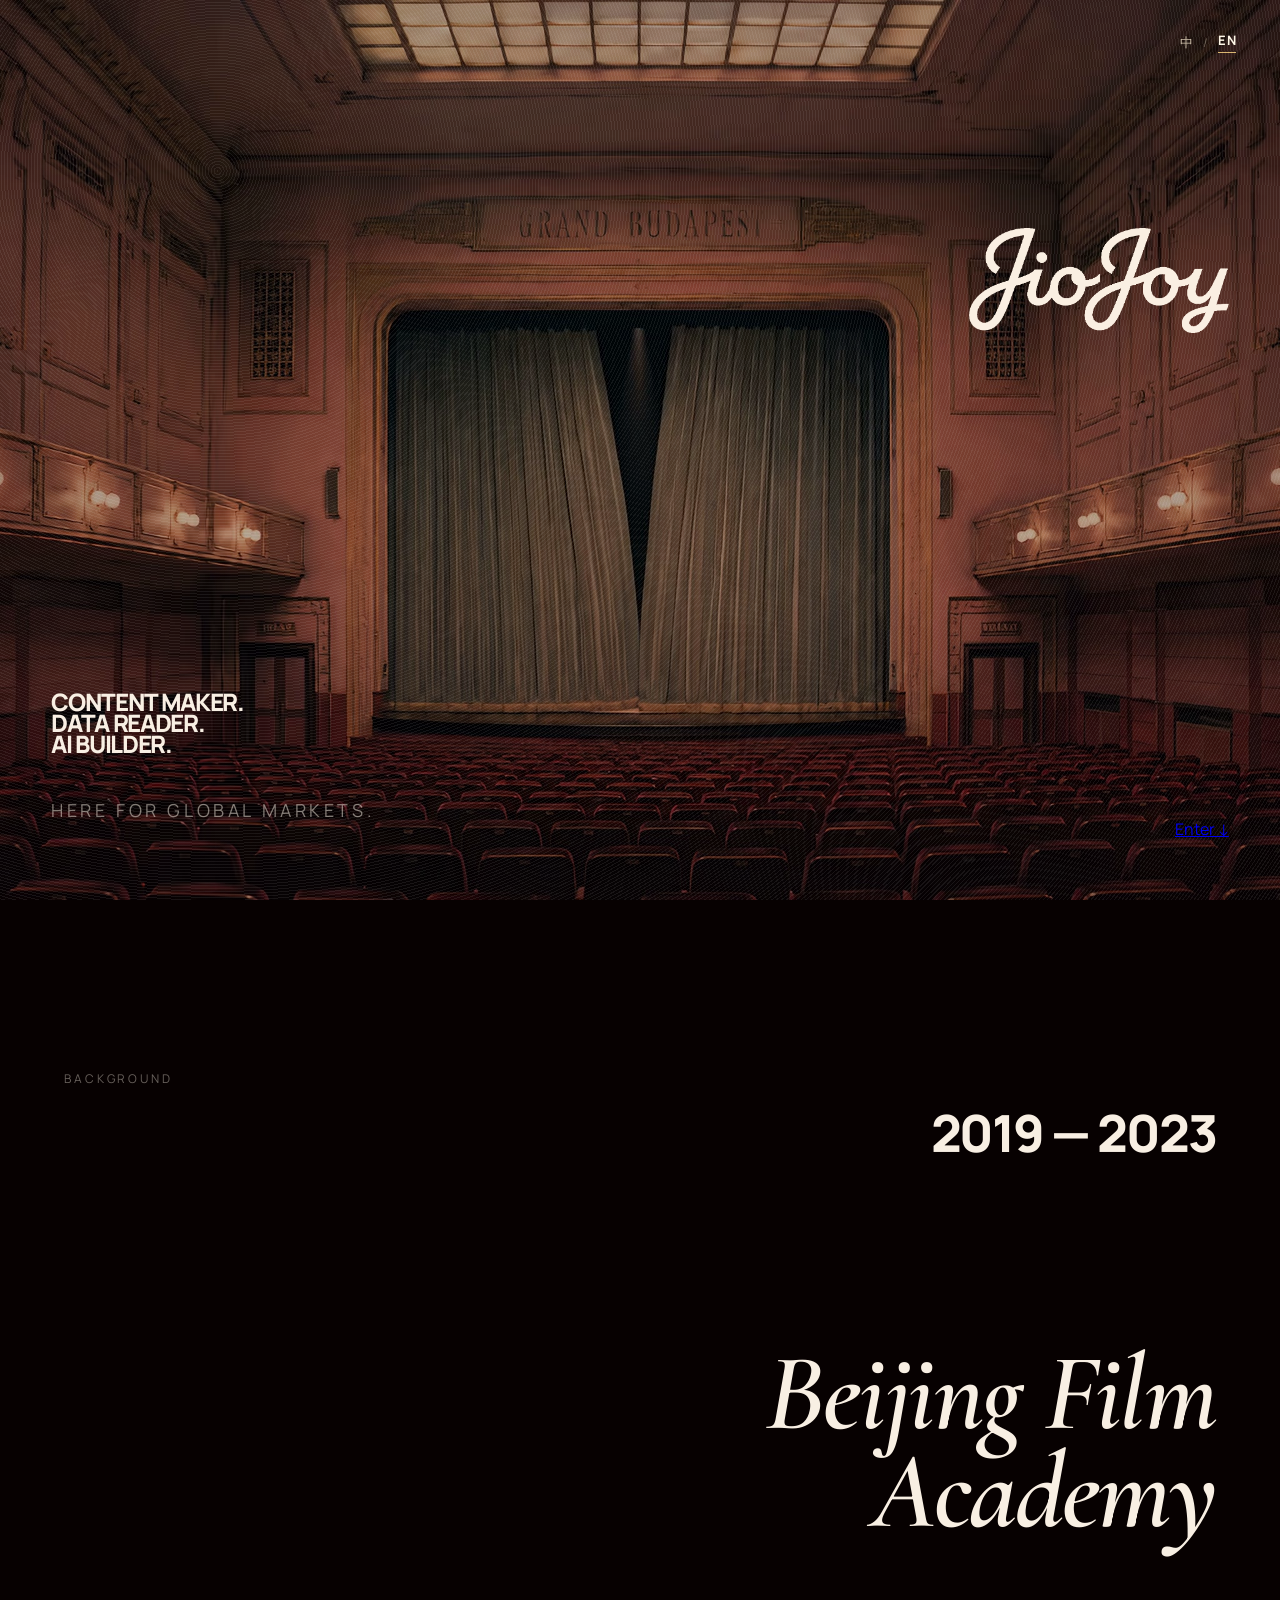
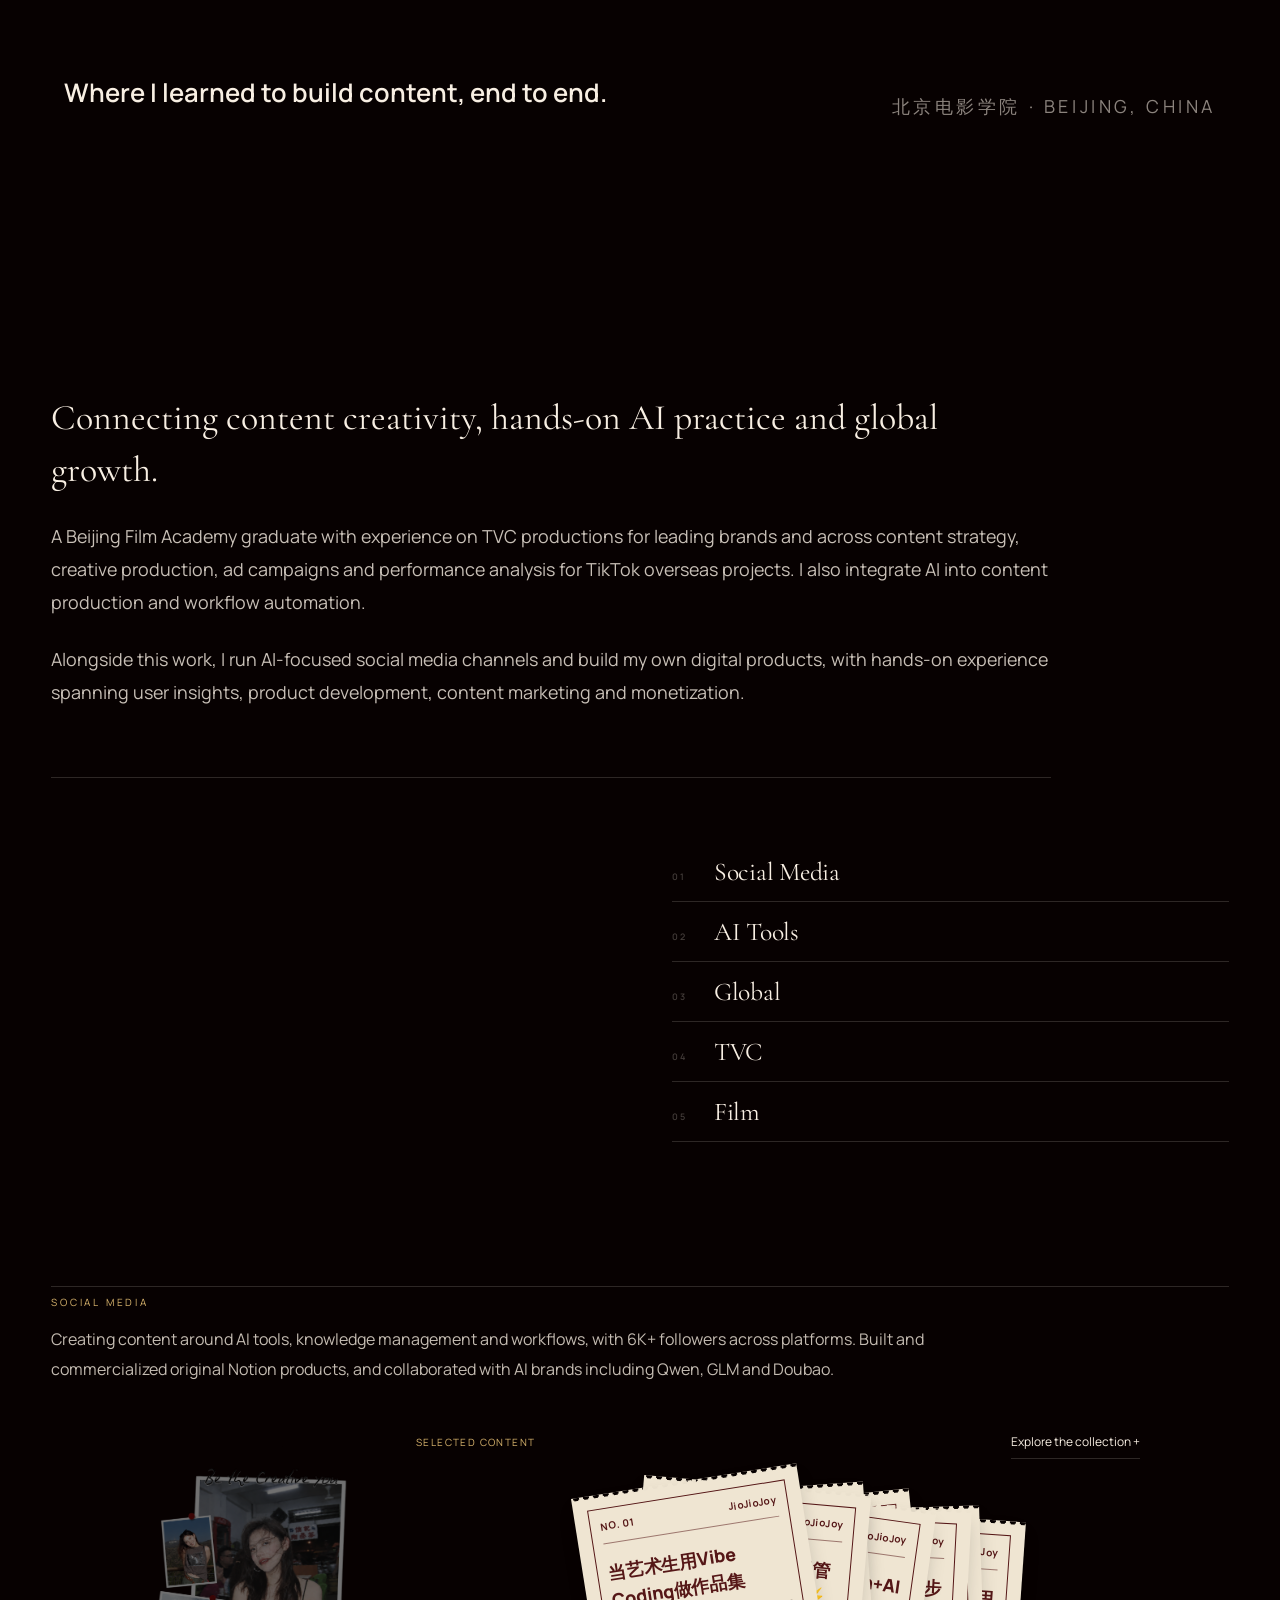
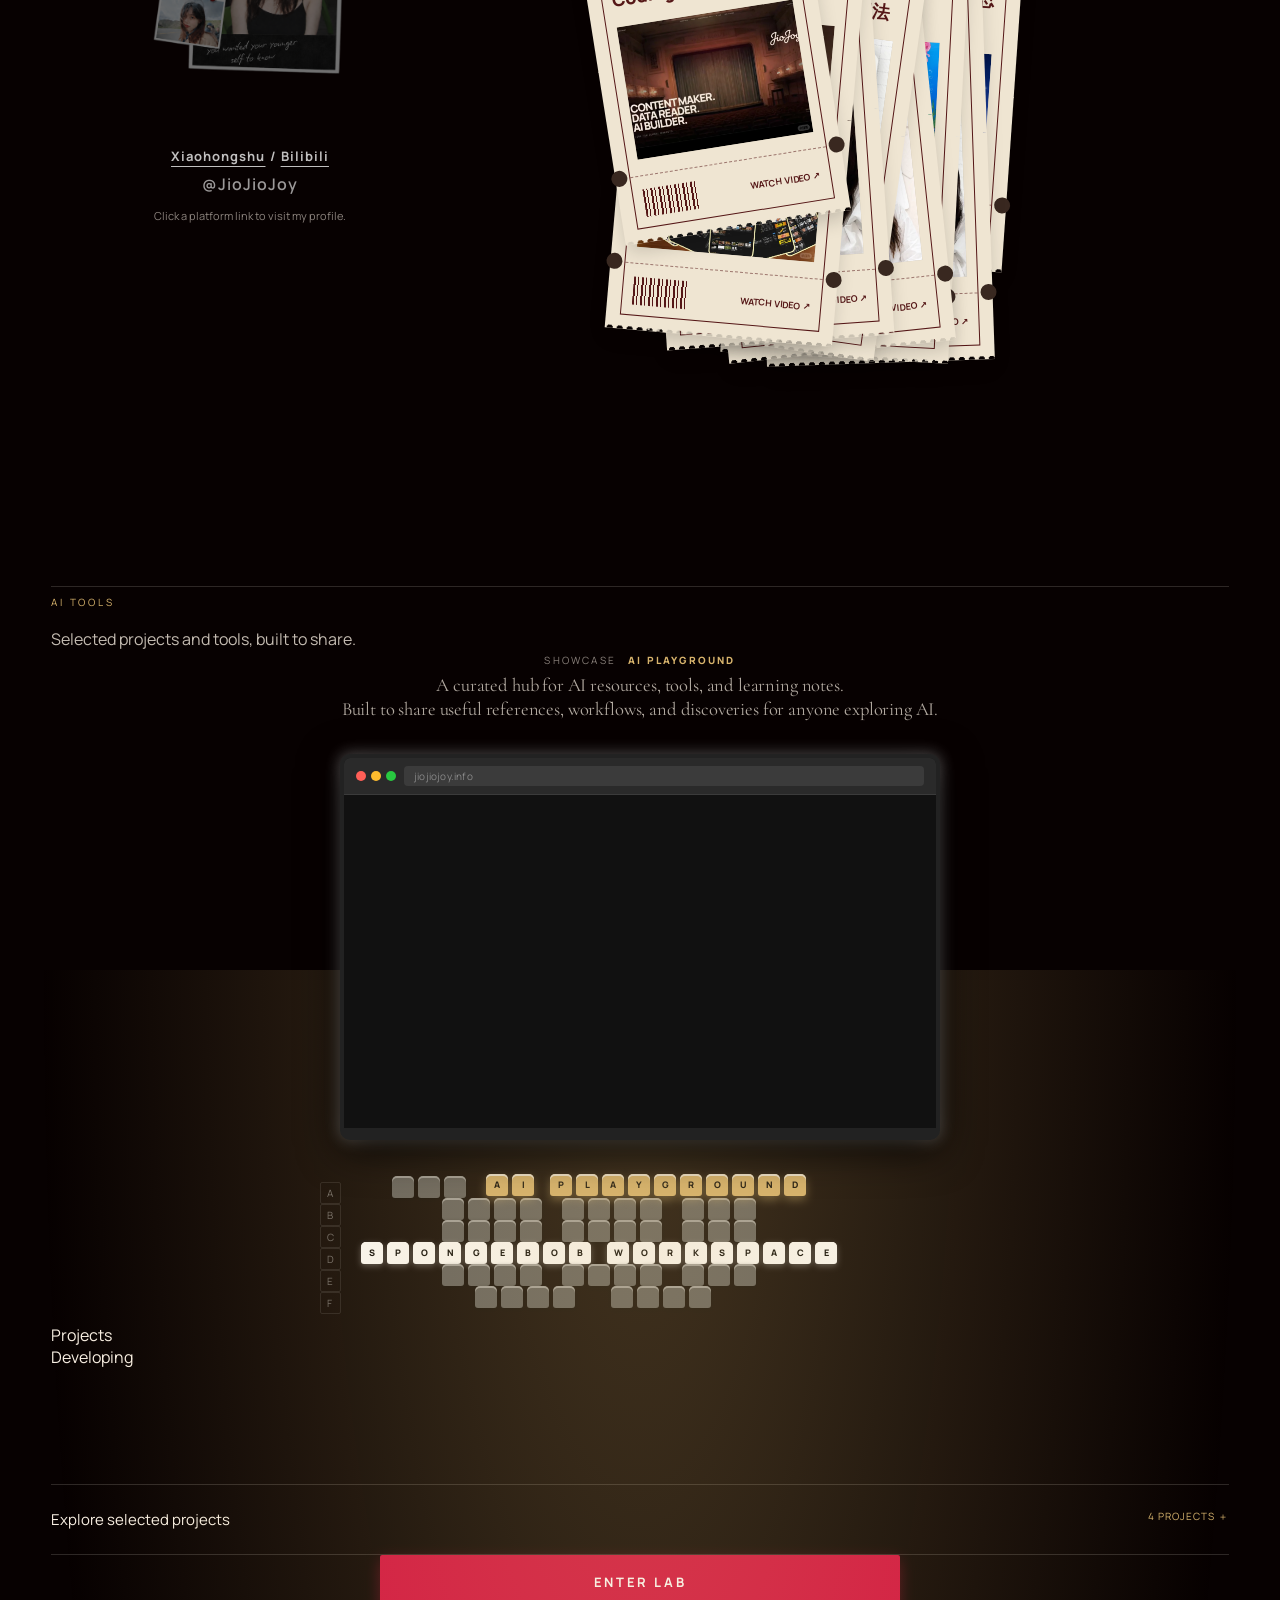
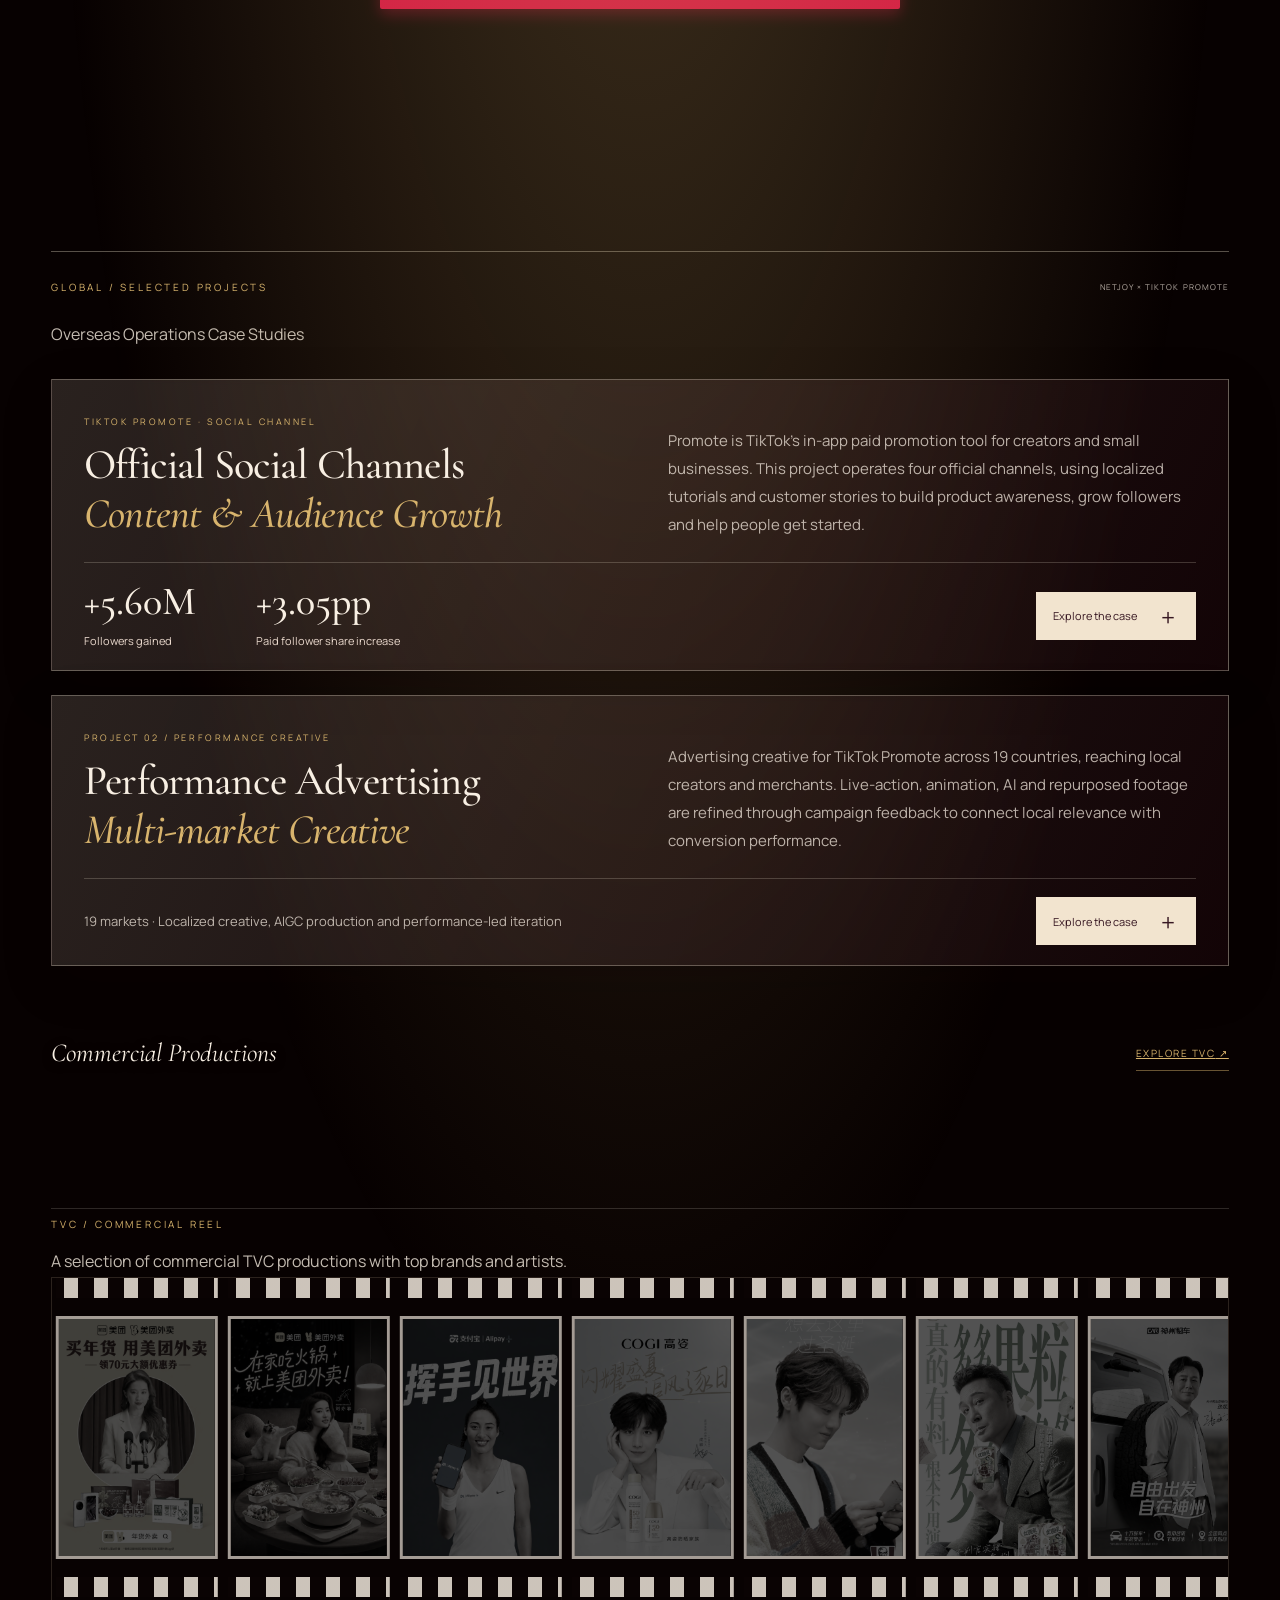
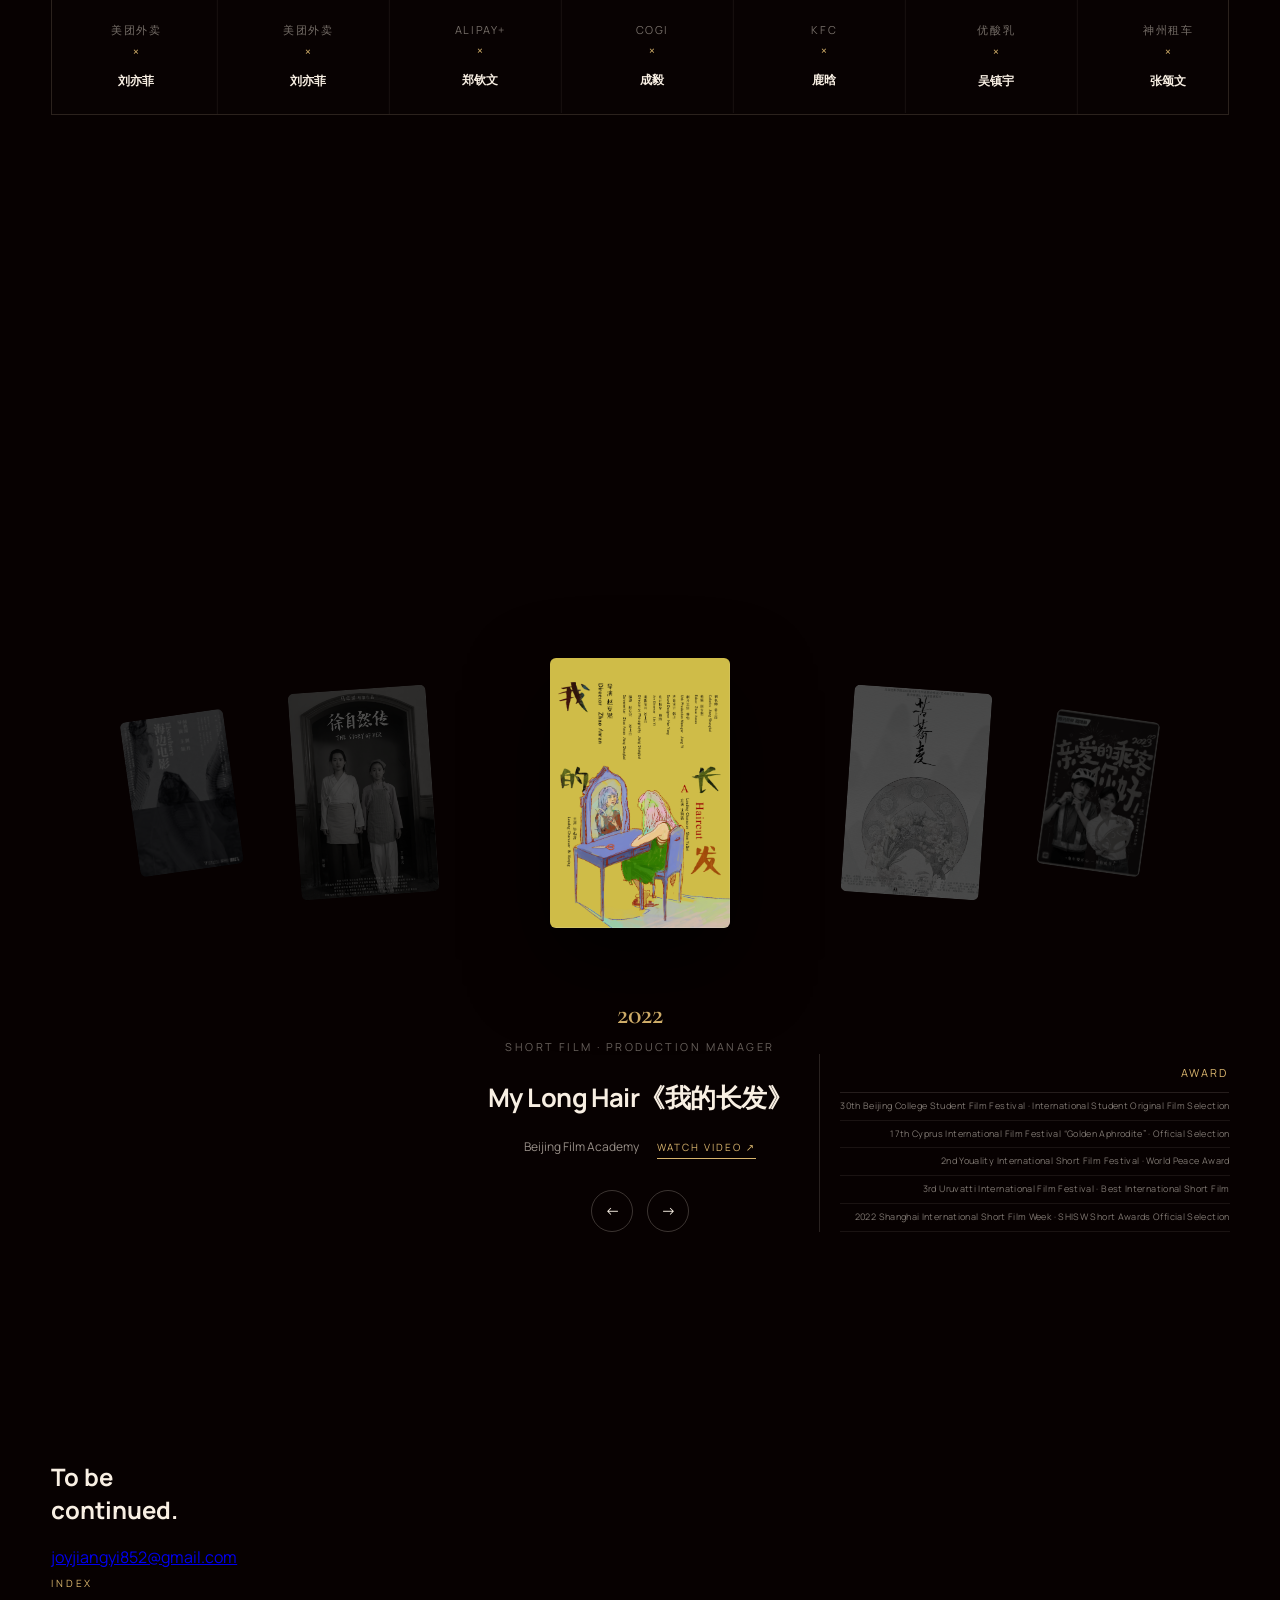
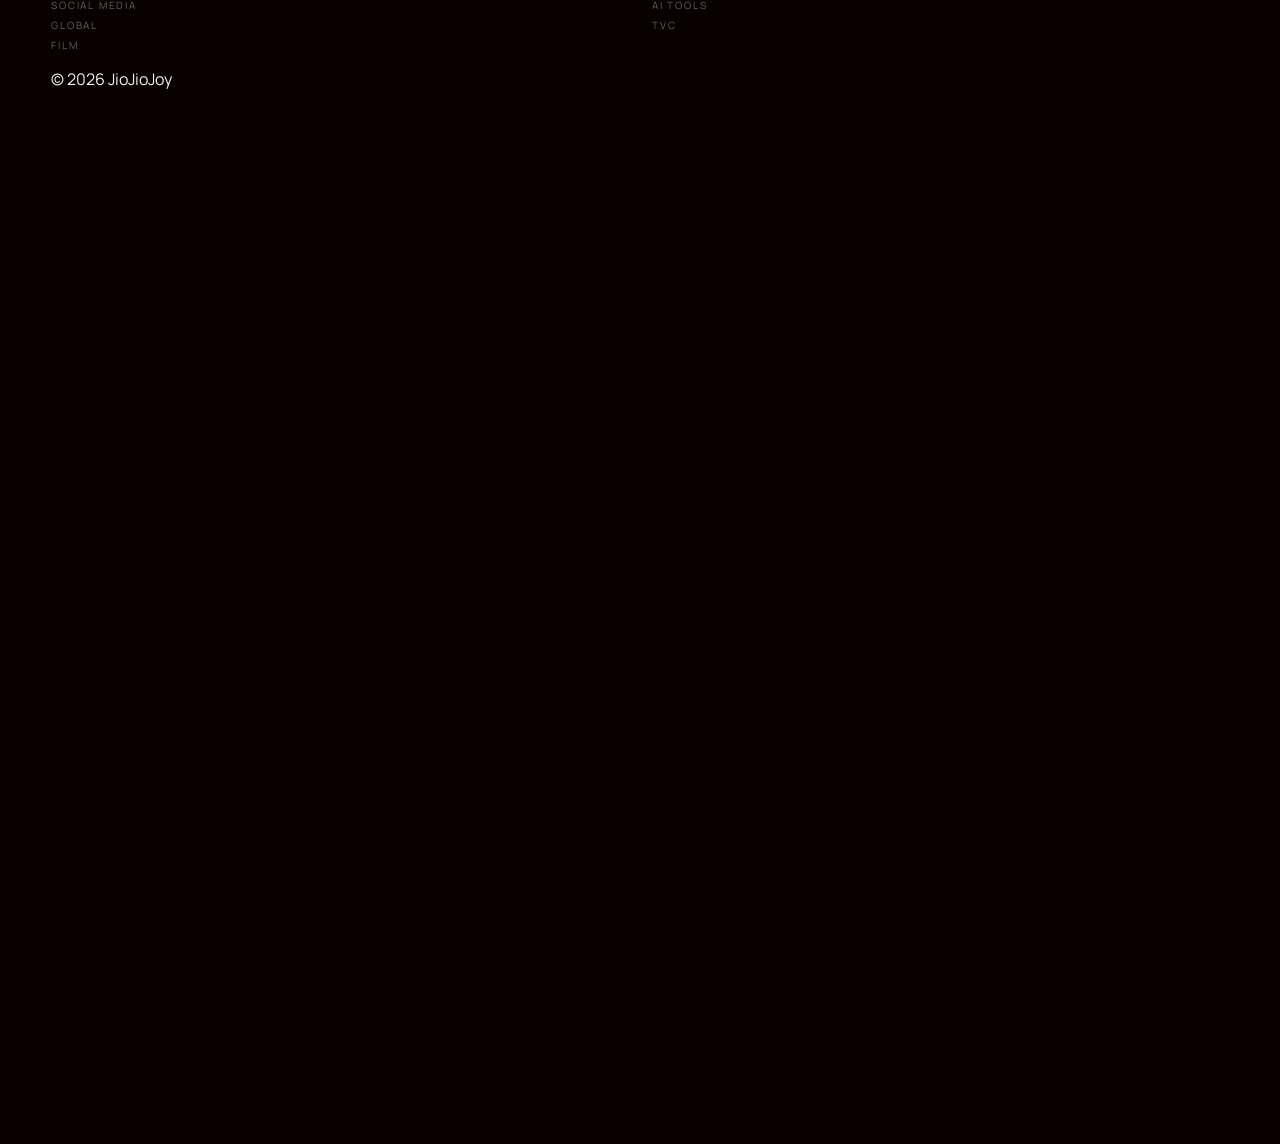
==== commit 5aeb0912: "Add Bloom Note interactive prototype to AI Lab" ====
--- a/index.html
+++ b/index.html
@@ -1451,14 +1451,14 @@
 
       </div>
 
-      <details class="archive-disclosure"><summary><span class="copy-en">Explore selected projects</span><span class="copy-zh">查看精选项目</span> <span>3 PROJECTS ＋</span></summary><div class="lab-archive" data-reveal>
+      <details class="archive-disclosure"><summary><span class="copy-en">Explore selected projects</span><span class="copy-zh">查看精选项目</span> <span>4 PROJECTS ＋</span></summary><div class="lab-archive" data-reveal>
         <div class="lab-archive-header">
           <div>
             <p class="lab-archive-kicker">Selected Work</p>
             <h3>Selected projects & tools.</h3>
           </div>
           <div class="lab-archive-sync">
-            <span>3 selected projects</span>
+            <span>4 selected projects</span>
           </div>
         </div>
 
@@ -1486,6 +1486,14 @@
             <h4>AI Playground</h4>
             <p>A curated hub for useful AI resources, tools, learning notes, practical workflows, and discoveries gathered along the way.</p>
             <div class="lab-card-footer"><span>Knowledge Hub</span><span class="lab-card-link">Open project ↗</span></div>
+          </a>
+
+          <a class="lab-archive-card" style="--project-accent:#d4a99a;" href="https://joyjiangyi.github.io/bloom-note/" target="_blank" rel="noopener">
+            <div class="lab-card-meta"><span>04</span><span class="lab-card-status"><span class="copy-en">Interactive Prototype</span><span class="copy-zh">交互原型</span></span></div>
+            <div class="lab-card-mark">花</div>
+            <h4><span class="copy-en">BLOOM NOTE</span><span class="copy-zh">花笺 · BLOOM NOTE</span></h4>
+            <p><span class="copy-en">A vibe-coded floral inspiration website with bouquet references, seasonal flowers and care notes. Image uploads offer local previews; AI bouquet generation is not yet available.</span><span class="copy-zh">用 Vibe Coding 构建的花艺灵感网站，收录花束灵感、当季花材与养护手记。支持图片本地预览，AI 花束生成尚未开放。</span></p>
+            <div class="lab-card-footer"><span><span class="copy-en">Floral Inspiration</span><span class="copy-zh">花艺灵感</span></span><span class="lab-card-link"><span class="copy-en">Open project ↗</span><span class="copy-zh">体验项目 ↗</span></span></div>
           </a>
         </div>
       </div></details>
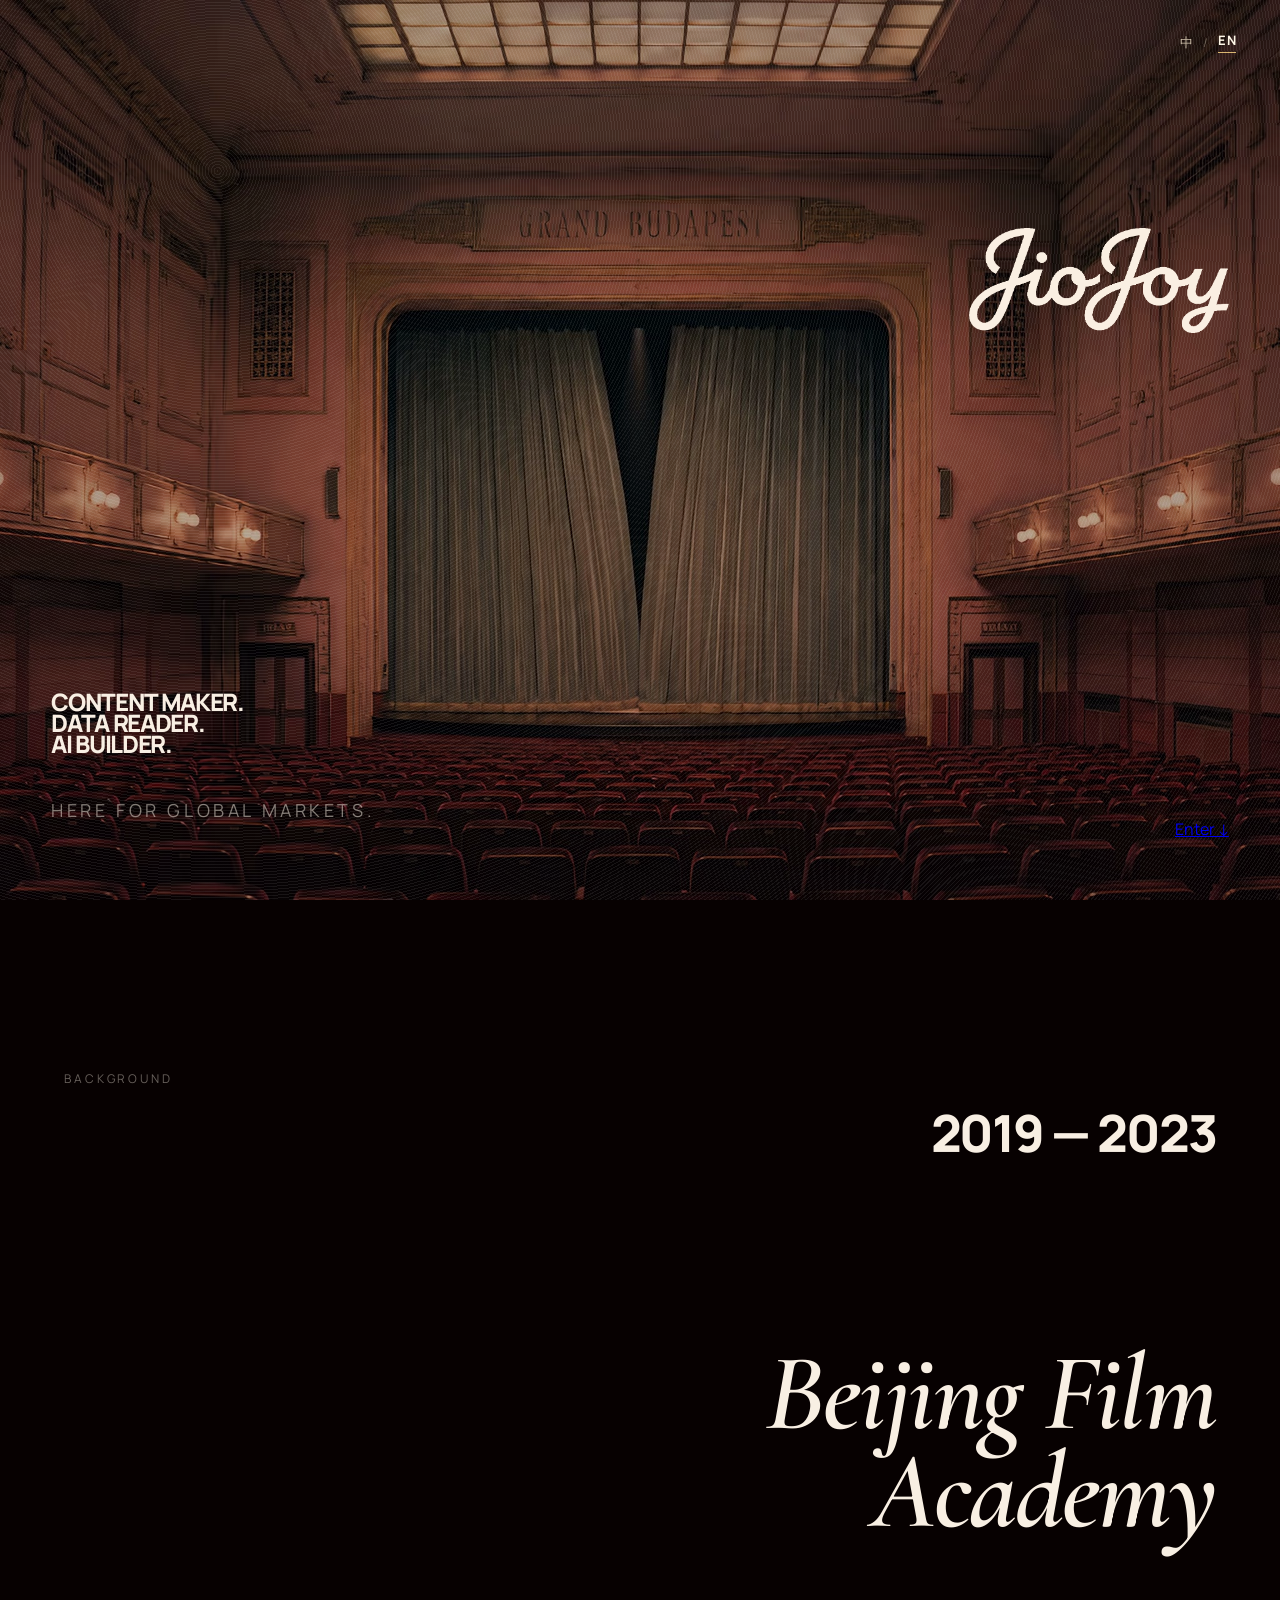
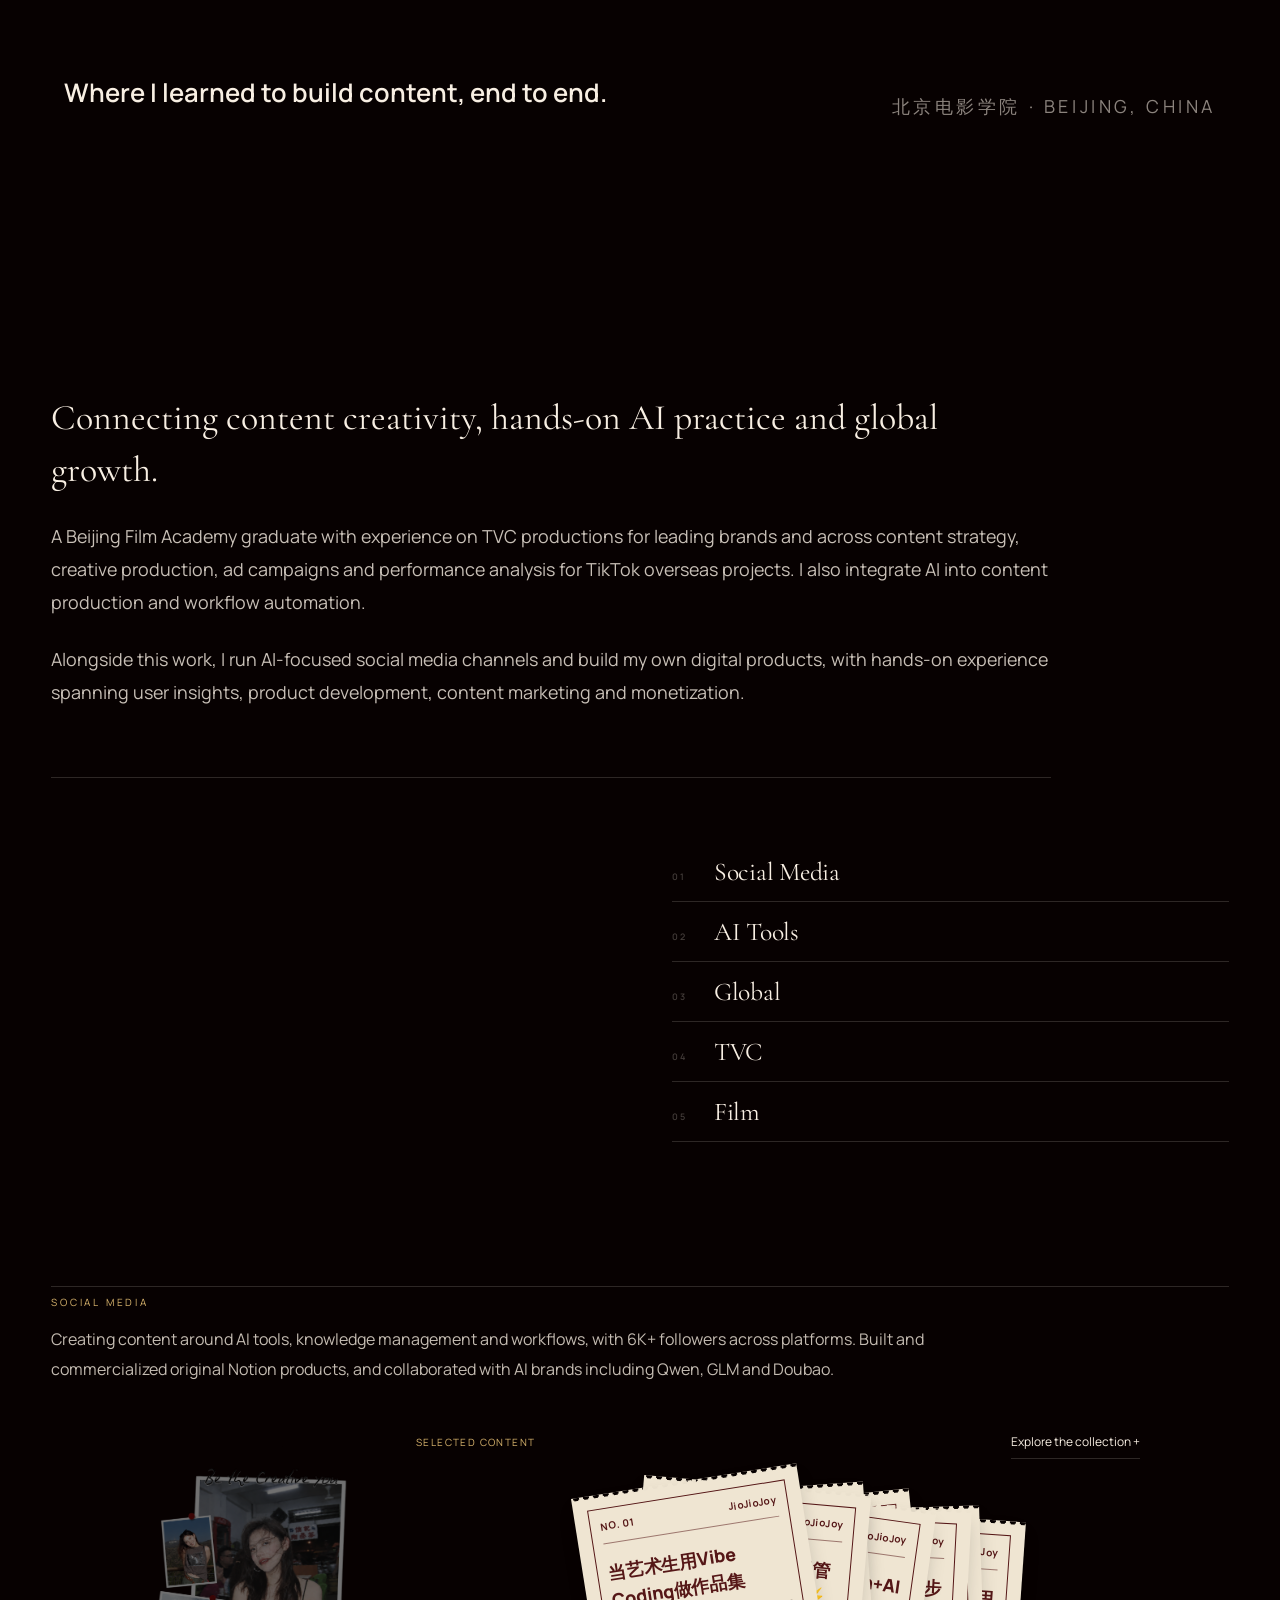
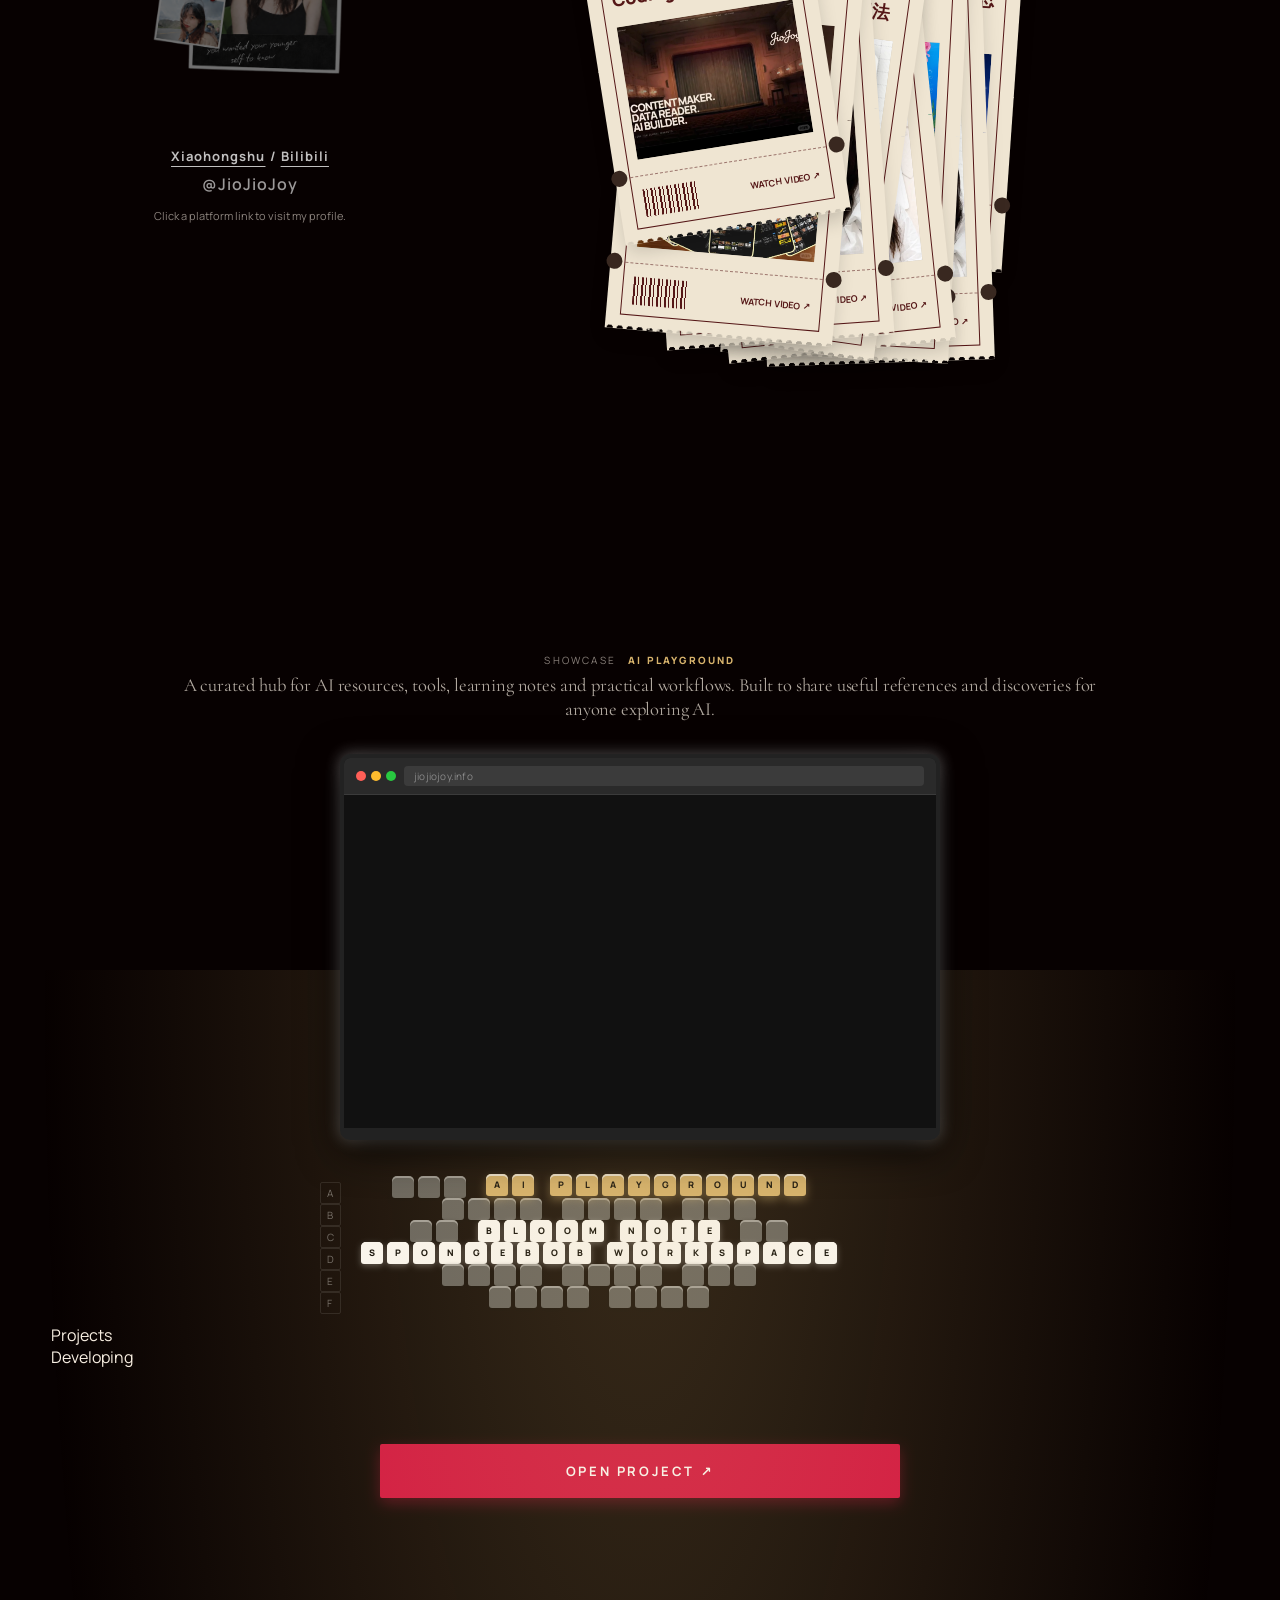
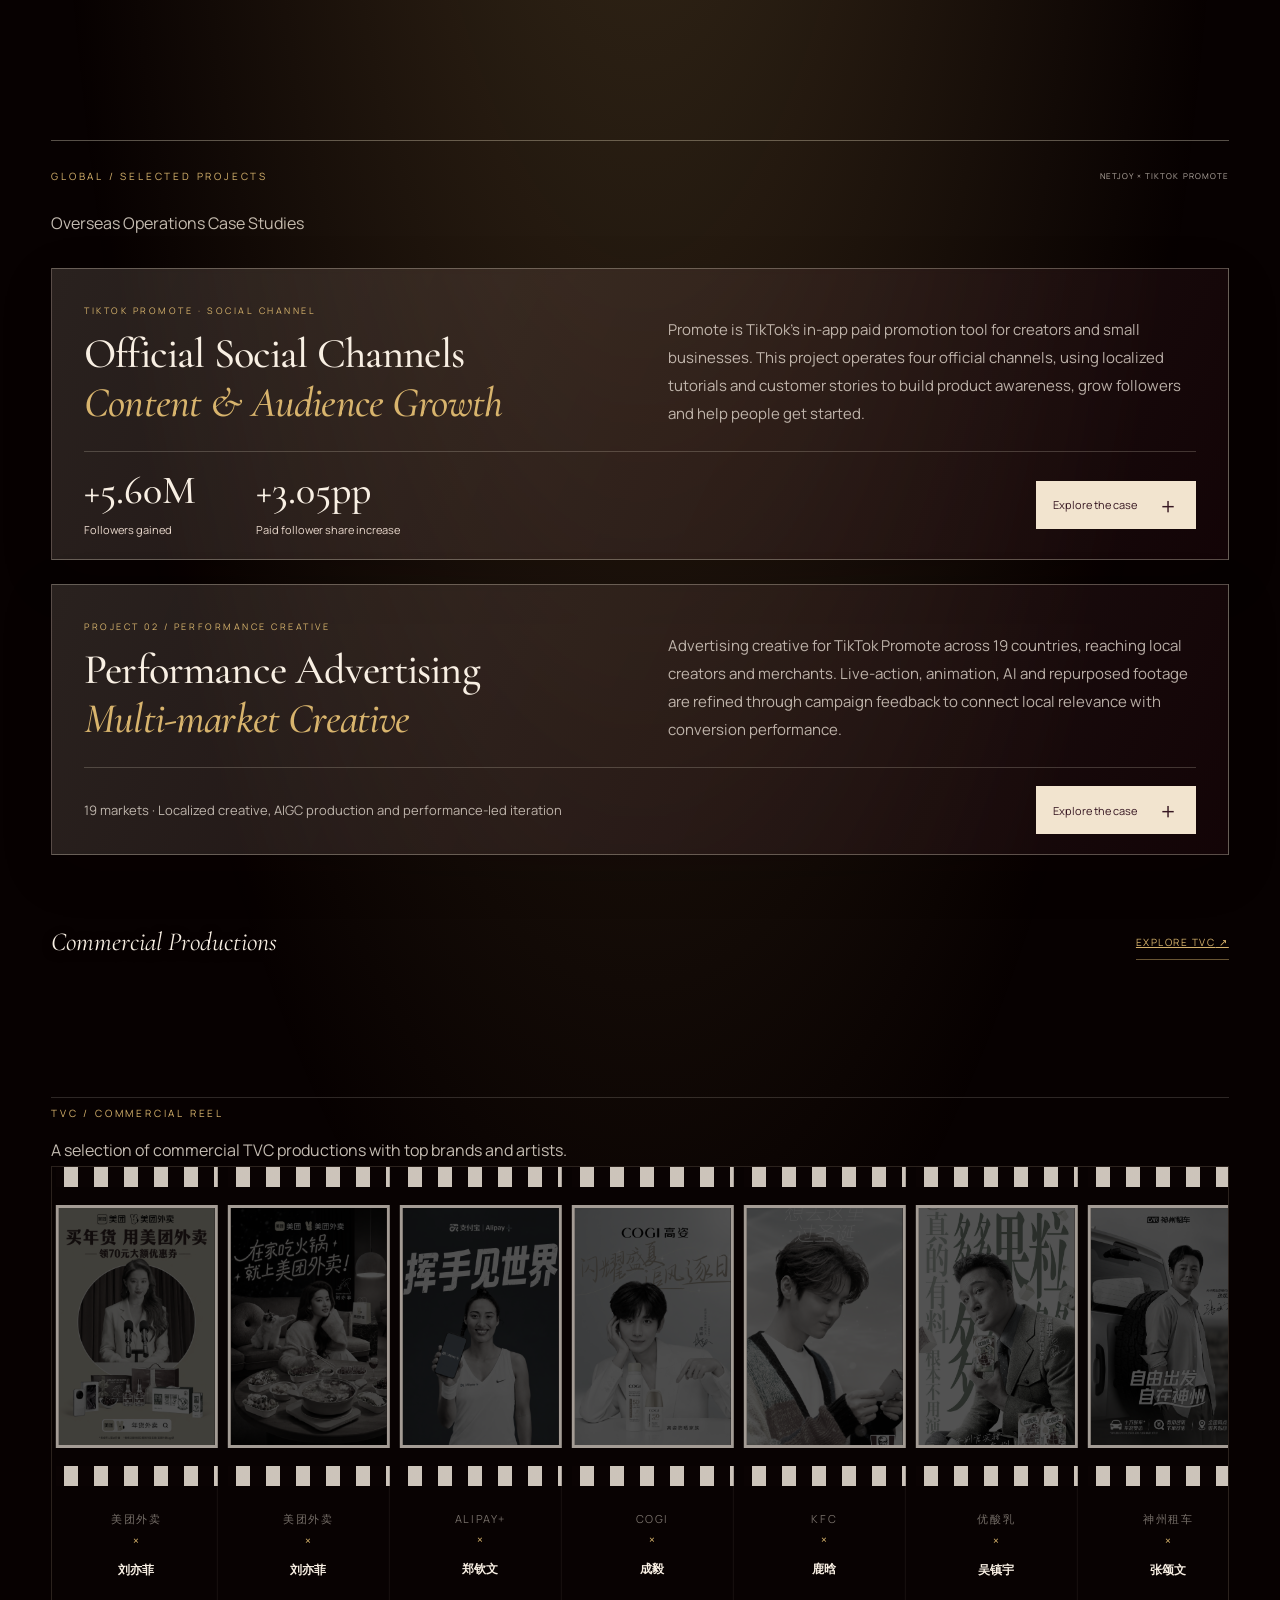
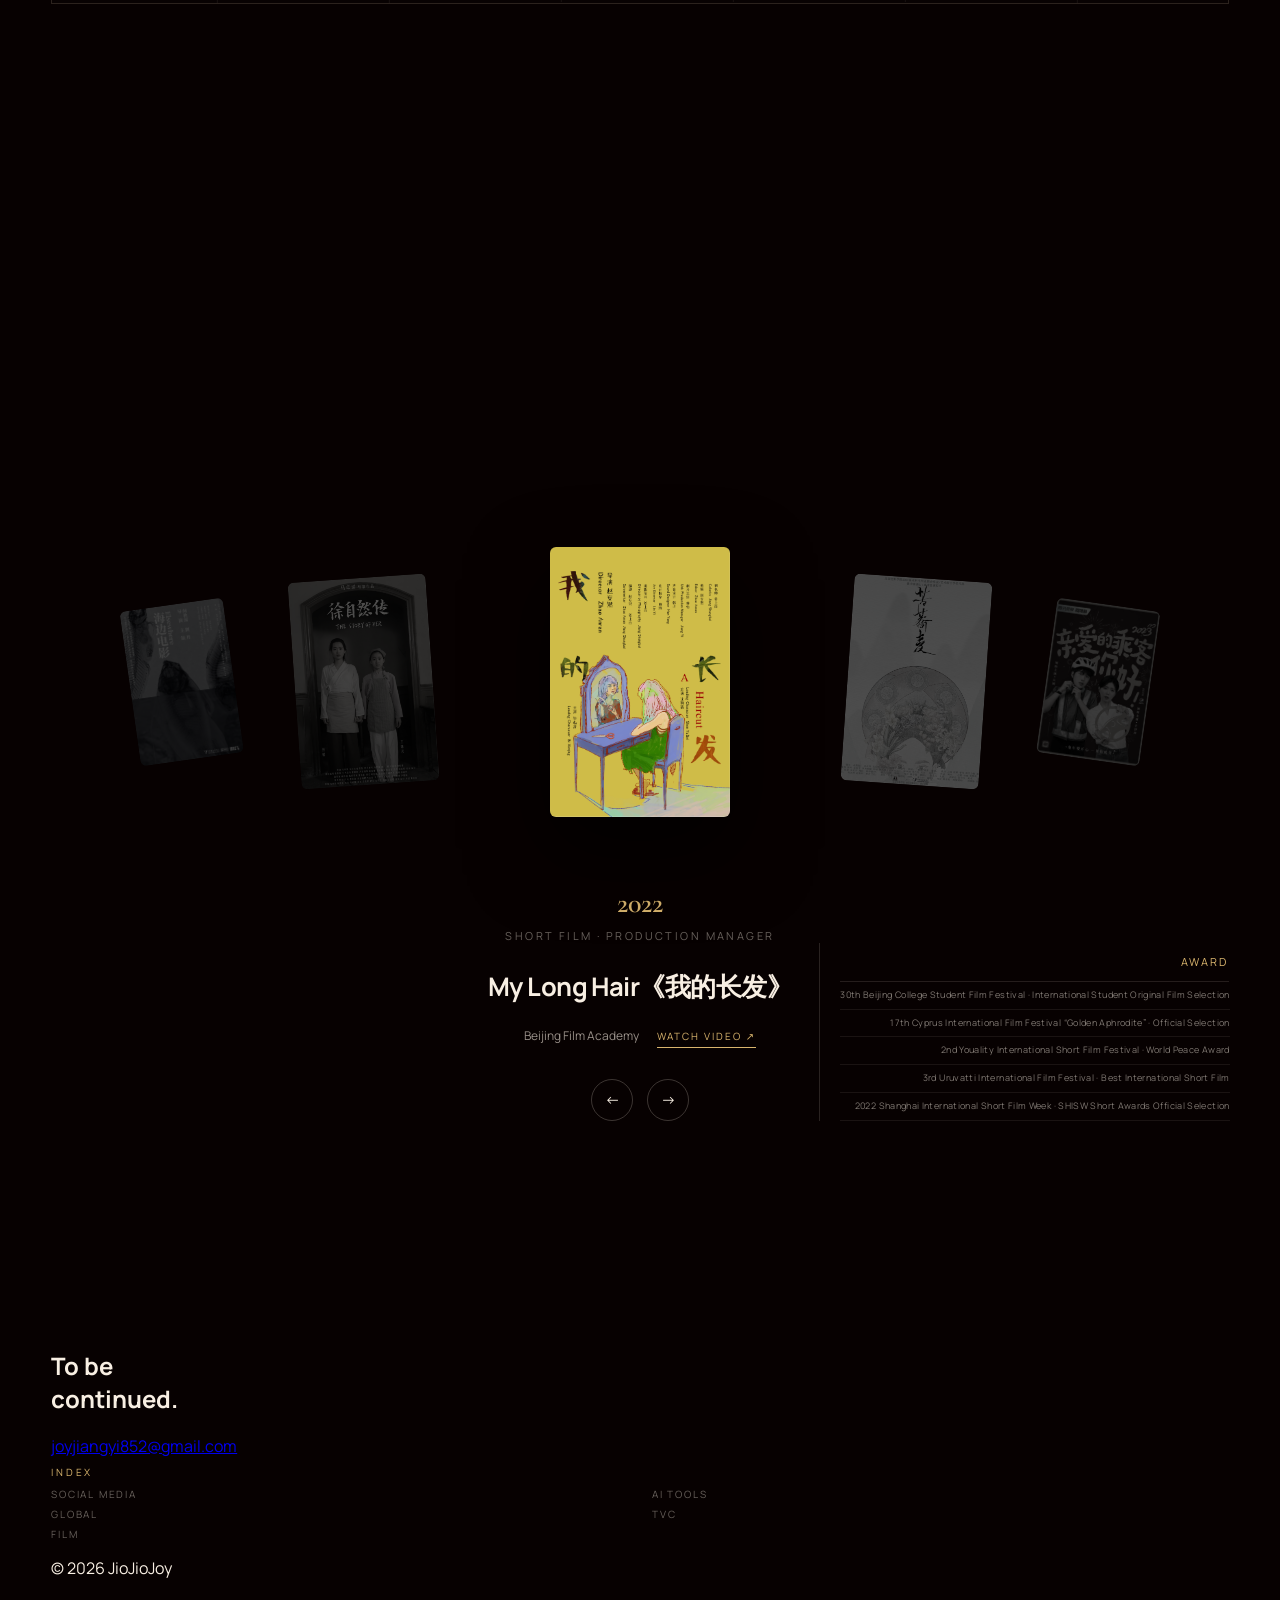
==== commit 5089cce6: "Consolidate cinema project showcase and link SpongeBob introduction" ====
--- a/index.html
+++ b/index.html
@@ -1384,7 +1384,7 @@
                 <div class="browser-url">jiojiojoy.info</div>
               </div>
               <div class="browser-viewport" id="browser-viewport">
-                <iframe id="cinema-iframe" src="https://jiojiojoy.info"></iframe>
+                <iframe title="AI Playground preview" id="cinema-iframe" src="https://jiojiojoy.info"></iframe>
                 <img id="cinema-screen-img" src="assets/spongebob-workspace-preview.jpg" alt="SpongeBob Workspace visual AI map" />
               </div>
             </div>
@@ -1400,7 +1400,7 @@
                 <!-- Row A: AI PLAYGROUND -->
                 <div class="seat-row" style="width:100%; display:flex; justify-content:center; gap:20px; height:22px; align-items:center;">
                   <div class="seat-group normal-group"><div class="seat"></div><div class="seat"></div><div class="seat"></div></div>
-                  <div class="seat-group project-group ai-sharing cursor-pointer" data-type="desktop" data-img="https://images.unsplash.com/photo-1542204165-65bf26472b9b?q=80&w=2874&auto=format&fit=crop">
+                  <div class="seat-group project-group ai-sharing cursor-pointer" data-project="ai-sharing" role="button" tabindex="0" aria-label="AI Playground" data-type="desktop" data-img="https://images.unsplash.com/photo-1542204165-65bf26472b9b?q=80&w=2874&auto=format&fit=crop">
                     <div class="seat has-letter">A</div><div class="seat has-letter">I</div>
                     <div class="seat empty-space"></div>
                     <div class="seat has-letter">P</div><div class="seat has-letter">L</div><div class="seat has-letter">A</div><div class="seat has-letter">Y</div><div class="seat has-letter">G</div><div class="seat has-letter">R</div><div class="seat has-letter">O</div><div class="seat has-letter">U</div><div class="seat has-letter">N</div><div class="seat has-letter">D</div>
@@ -1412,15 +1412,15 @@
                   <div class="seat-group normal-group"><div class="seat"></div><div class="seat"></div><div class="seat"></div><div class="seat"></div></div>
                   <div class="seat-group normal-group"><div class="seat"></div><div class="seat"></div><div class="seat"></div></div>
                 </div>
-                <!-- Row C -->
+                <!-- Row C: BLOOM NOTE -->
                 <div class="seat-row" style="width:100%; display:flex; justify-content:center; gap:20px; height:22px; align-items:center;">
-                  <div class="seat-group normal-group"><div class="seat"></div><div class="seat"></div><div class="seat"></div><div class="seat"></div></div>
-                  <div class="seat-group normal-group"><div class="seat"></div><div class="seat"></div><div class="seat"></div><div class="seat"></div></div>
-                  <div class="seat-group normal-group"><div class="seat"></div><div class="seat"></div><div class="seat"></div></div>
+                  <div class="seat-group normal-group"><div class="seat"></div><div class="seat"></div></div>
+                  <div class="seat-group project-group bloom-note cursor-pointer" data-project="bloom-note" role="button" tabindex="0" aria-label="BLOOM NOTE"><div class="seat has-letter">B</div><div class="seat has-letter">L</div><div class="seat has-letter">O</div><div class="seat has-letter">O</div><div class="seat has-letter">M</div><div class="seat empty-space"></div><div class="seat has-letter">N</div><div class="seat has-letter">O</div><div class="seat has-letter">T</div><div class="seat has-letter">E</div></div>
+                  <div class="seat-group normal-group"><div class="seat"></div><div class="seat"></div></div>
                 </div>
                 <!-- Row D: SPONGEBOB WORKSPACE -->
                 <div class="seat-row" style="width:100%; display:flex; justify-content:center; gap:20px; height:22px; align-items:center;">
-                  <div class="seat-group project-group spongebob-workspace cursor-pointer" data-type="static" data-img="assets/spongebob-workspace-preview.jpg">
+                  <div class="seat-group project-group spongebob-workspace cursor-pointer" data-project="spongebob-workspace" role="button" tabindex="0" aria-label="SpongeBob Workspace" data-type="static" data-img="assets/spongebob-workspace-preview.jpg">
                     <div class="seat has-letter">S</div><div class="seat has-letter">P</div><div class="seat has-letter">O</div><div class="seat has-letter">N</div><div class="seat has-letter">G</div><div class="seat has-letter">E</div><div class="seat has-letter">B</div><div class="seat has-letter">O</div><div class="seat has-letter">B</div>
                     <div class="seat empty-space"></div>
                     <div class="seat has-letter">W</div><div class="seat has-letter">O</div><div class="seat has-letter">R</div><div class="seat has-letter">K</div><div class="seat has-letter">S</div><div class="seat has-letter">P</div><div class="seat has-letter">A</div><div class="seat has-letter">C</div><div class="seat has-letter">E</div>
@@ -1433,7 +1433,7 @@
                   <div class="seat-group normal-group"><div class="seat"></div><div class="seat"></div><div class="seat"></div></div>
                 </div>
                 <!-- Row F -->
-                <div class="seat-row" style="width:100%; display:flex; justify-content:center; gap:36px; padding-right:12px; height:22px; align-items:center;">
+                <div class="seat-row" style="width:100%; display:flex; justify-content:center; gap:20px; height:22px; align-items:center;">
                   <div class="seat-group normal-group"><div class="seat"></div><div class="seat"></div><div class="seat"></div><div class="seat"></div></div>
                   <div class="seat-group normal-group"><div class="seat"></div><div class="seat"></div><div class="seat"></div><div class="seat"></div></div>
                 </div>
@@ -1451,52 +1451,7 @@
 
       </div>
 
-      <details class="archive-disclosure"><summary><span class="copy-en">Explore selected projects</span><span class="copy-zh">查看精选项目</span> <span>4 PROJECTS ＋</span></summary><div class="lab-archive" data-reveal>
-        <div class="lab-archive-header">
-          <div>
-            <p class="lab-archive-kicker">Selected Work</p>
-            <h3>Selected projects & tools.</h3>
-          </div>
-          <div class="lab-archive-sync">
-            <span>4 selected projects</span>
-          </div>
-        </div>
-
-        <div class="lab-archive-grid">
-
-          <a class="lab-archive-card" style="--project-accent:#36a4ff;" href="https://github.com/joyjiangyi/spongebob-workspace" target="_blank" rel="noopener">
-            <div class="lab-card-meta"><span>01</span><span class="lab-card-status">Open Source</span></div>
-            <div class="lab-card-mark">SB</div>
-            <h4>SpongeBob Workspace</h4>
-            <p>A local-first visual AI workspace that maps projects, skills, and resources while keeping every scan private and user-approved.</p>
-            <div class="lab-card-footer"><span>Visual Workspace</span><span class="lab-card-link">Open GitHub ↗</span></div>
-          </a>
-
-          <a class="lab-archive-card" style="--project-accent:#7fd0df;" href="https://github.com/joyjiangyi/shengqianskill" target="_blank" rel="noopener">
-            <div class="lab-card-meta"><span>02</span><span class="lab-card-status">Open Source Skill</span></div>
-            <div class="lab-card-mark">省</div>
-            <h4>Shengqian Skill</h4>
-            <p>A one-command starter kit for three token-saving Agent skills: Ponytail, NotebookLM, and Skill Creator.</p>
-            <div class="lab-card-footer"><span>Agent Toolkit</span><span class="lab-card-link">Open GitHub ↗</span></div>
-          </a>
-
-          <a class="lab-archive-card" style="--project-accent:#d8b46d;" href="https://jiojiojoy.info" target="_blank" rel="noopener">
-            <div class="lab-card-meta"><span>03</span><span class="lab-card-status">Live Web App</span></div>
-            <div class="lab-card-mark">AI</div>
-            <h4>AI Playground</h4>
-            <p>A curated hub for useful AI resources, tools, learning notes, practical workflows, and discoveries gathered along the way.</p>
-            <div class="lab-card-footer"><span>Knowledge Hub</span><span class="lab-card-link">Open project ↗</span></div>
-          </a>
-
-          <a class="lab-archive-card" style="--project-accent:#d4a99a;" href="https://joyjiangyi.github.io/bloom-note/" target="_blank" rel="noopener">
-            <div class="lab-card-meta"><span>04</span><span class="lab-card-status"><span class="copy-en">Interactive Prototype</span><span class="copy-zh">交互原型</span></span></div>
-            <div class="lab-card-mark">花</div>
-            <h4><span class="copy-en">BLOOM NOTE</span><span class="copy-zh">花笺 · BLOOM NOTE</span></h4>
-            <p><span class="copy-en">A vibe-coded floral inspiration website with bouquet references, seasonal flowers and care notes. Image uploads offer local previews; AI bouquet generation is not yet available.</span><span class="copy-zh">用 Vibe Coding 构建的花艺灵感网站，收录花束灵感、当季花材与养护手记。支持图片本地预览，AI 花束生成尚未开放。</span></p>
-            <div class="lab-card-footer"><span><span class="copy-en">Floral Inspiration</span><span class="copy-zh">花艺灵感</span></span><span class="lab-card-link"><span class="copy-en">Open project ↗</span><span class="copy-zh">体验项目 ↗</span></span></div>
-          </a>
-        </div>
-      </div></details>
+
     </div>
 
     <div style="margin-top:auto; padding: 0 clamp(20px,4vw,56px) clamp(40px,5vh,60px); width:100%; max-width:calc(1200px + clamp(40px,8vw,112px)); margin-left:auto; margin-right:auto; box-sizing:border-box;">
@@ -1533,151 +1488,7 @@
         letter-spacing: -.008em;
         color: rgba(248,239,227,.7);
       }
-      .lab-archive {
-        margin-top: clamp(48px, 7vw, 88px);
-        padding-top: clamp(28px, 4vw, 44px);
-        border-top: 1px solid rgba(248,239,227,.16);
-        scroll-snap-align: start;
-        scroll-margin-top: 72px;
-      }
-      .lab-archive-header {
-        display: flex;
-        align-items: end;
-        justify-content: space-between;
-        gap: 28px;
-        margin-bottom: clamp(24px, 3vw, 36px);
-      }
-      .lab-archive-kicker {
-        margin: 0 0 10px;
-        color: var(--gold);
-        font-size: 10px;
-        font-weight: 800;
-        letter-spacing: .26em;
-        text-transform: uppercase;
-      }
-      .lab-archive-header h3 {
-        margin: 0;
-        font-family: "Cormorant Garamond", Georgia, serif;
-        font-size: clamp(30px, 4.4vw, 56px);
-        font-style: italic;
-        font-weight: 600;
-        letter-spacing: -.025em;
-        line-height: .96;
-        color: var(--paper);
-      }
-      .lab-archive-sync {
-        display: flex;
-        align-items: center;
-        gap: 10px;
-        flex-wrap: wrap;
-        justify-content: flex-end;
-        color: rgba(248,239,227,.42);
-        font-size: 9px;
-        letter-spacing: .16em;
-        text-transform: uppercase;
-      }
-      .lab-archive-sync span {
-        padding: 8px 10px;
-        border: 1px solid rgba(248,239,227,.13);
-        border-radius: 999px;
-        background: rgba(248,239,227,.03);
-      }
-      .lab-archive-grid {
-        display: grid;
-        grid-template-columns: repeat(3, minmax(0, 1fr));
-        gap: 16px;
-      }
-      .lab-archive-card {
-        position: relative;
-        min-height: 286px;
-        display: flex;
-        flex-direction: column;
-        padding: 22px;
-        overflow: hidden;
-        color: inherit;
-        text-decoration: none;
-        border: 1px solid rgba(248,239,227,.14);
-        border-radius: 8px;
-        background:
-          linear-gradient(155deg, color-mix(in srgb, var(--project-accent) 11%, transparent), transparent 38%),
-          rgba(13,4,5,.82);
-        box-shadow: inset 0 1px 0 rgba(255,255,255,.025);
-        scroll-snap-align: start;
-        scroll-margin-top: 88px;
-        transition: transform .28s ease, border-color .28s ease, background-color .28s ease;
-      }
-      .lab-archive-card::after {
-        content: '';
-        position: absolute;
-        left: 22px;
-        right: 22px;
-        bottom: 54px;
-        height: 1px;
-        background: repeating-linear-gradient(90deg, rgba(248,239,227,.17) 0 6px, transparent 6px 12px);
-      }
-      a.lab-archive-card:hover {
-        transform: translateY(-4px);
-        border-color: color-mix(in srgb, var(--project-accent) 58%, rgba(248,239,227,.22));
-        background-color: rgba(20,7,8,.94);
-      }
-      .lab-card-meta,
-      .lab-card-footer {
-        display: flex;
-        align-items: center;
-        justify-content: space-between;
-        gap: 14px;
-        color: rgba(248,239,227,.4);
-        font-size: 9px;
-        letter-spacing: .13em;
-        text-transform: uppercase;
-      }
-      .lab-card-status { color: var(--project-accent); text-align: right; }
-      .lab-card-mark {
-        width: 42px;
-        height: 42px;
-        display: grid;
-        place-items: center;
-        margin: 24px 0 20px;
-        border: 1px solid color-mix(in srgb, var(--project-accent) 52%, transparent);
-        border-radius: 50%;
-        color: var(--project-accent);
-        font-family: "Cormorant Garamond", Georgia, serif;
-        font-size: 16px;
-        font-style: italic;
-        font-weight: 700;
-        box-shadow: 0 0 30px color-mix(in srgb, var(--project-accent) 12%, transparent);
-      }
-      .lab-archive-card h4 {
-        margin: 0 0 10px;
-        font-family: "Cormorant Garamond", Georgia, serif;
-        font-size: clamp(24px, 2.35vw, 32px);
-        font-style: italic;
-        font-weight: 600;
-        line-height: 1;
-        color: var(--paper);
-      }
-      .lab-archive-card > p {
-        margin: 0 0 28px;
-        color: rgba(248,239,227,.5);
-        font-size: 12px;
-        line-height: 1.65;
-      }
-      .lab-card-footer { margin-top: auto; padding-top: 18px; }
-      .lab-card-link { color: var(--project-accent); font-weight: 700; text-align: right; }
-      .lab-card-link.is-muted { color: rgba(248,239,227,.3); }
-      .lab-archive-card:last-child { grid-column: auto; }
-      @media (max-width: 980px) {
-        .lab-archive-grid { grid-template-columns: repeat(2, minmax(0, 1fr)); }
-        .lab-archive-card:last-child { grid-column: auto; }
-      }
-      @media (max-width: 620px) {
-        html { scroll-snap-type: y proximity; }
-        .lab-archive-header { align-items: flex-start; flex-direction: column; }
-        .lab-archive-sync { justify-content: flex-start; }
-        .lab-archive-grid { grid-template-columns: 1fr; }
-        .lab-archive-card { min-height: 258px; }
-      }
-
+      .project-group:focus-visible { outline: 2px solid var(--gold); outline-offset: 6px; }
       .device-wrapper {
         position: relative; margin: 0 auto;
         transition: all 0.5s cubic-bezier(0.4, 0, 0.2, 1);
@@ -1808,7 +1619,12 @@
         }
       }
       @media (max-width:768px) {
-        .cinema-seats-container { transform:scale(0.65); margin-left:-20px; }
+        .cinema-seats-container { transform:none; width:100%; gap:10px !important; }
+        .cinema-seats-container .seat { width:clamp(10px, 3vw, 18px); height:18px; font-size:7px; flex-shrink:0; }
+        .cinema-seats-container .seat.empty-space { width:5px; }
+        .cinema-seats-container .seat-group { gap:2px; }
+        .cinema-seats-container .seat-row { gap:10px !important; padding-right:0 !important; }
+        .cinema-seats-container .row-markers div { padding:0 3px; }
         .cinema-actions { flex-direction:column; }
       }
     </style>
@@ -1834,72 +1650,46 @@
         const labScene = document.querySelector('.cinema-paradise');
         const projectName = document.getElementById('current-project-name');
         const projectDesc = document.getElementById('current-project-desc');
-        const projectDescriptions = {
-          'ai-sharing': 'A curated hub for AI resources, tools, and learning notes.<br />Built to share useful references, workflows, and discoveries for anyone exploring AI.',
-          'spongebob-workspace': 'A local-first visual AI workspace that turns projects, skills, and resources into one navigable map.<br />Designed with privacy-aware scanning and explicit user approval at every step.'
+        const projects = {
+          'ai-sharing': {name:'AI Playground', url:'https://jiojiojoy.info', embed:'https://jiojiojoy.info', label:'jiojiojoy.info', en:'A curated hub for AI resources, tools, learning notes and practical workflows. Built to share useful references and discoveries for anyone exploring AI.', zh:'汇集 AI 资源、工具、学习笔记与实用工作流，分享探索 AI 过程中的参考资料与发现。'},
+          'bloom-note': {name:'Bloom Note · 花笺', url:'https://joyjiangyi.github.io/bloom-note/', embed:'https://joyjiangyi.github.io/bloom-note/', label:'joyjiangyi.github.io/bloom-note', en:'A vibe-coded floral inspiration website with bouquet references, seasonal flowers and care notes. Image uploads offer local previews; AI bouquet generation is not yet available.', zh:'用 Vibe Coding 构建的花艺灵感网站，收录花束灵感、当季花材与养护手记。支持图片本地预览，AI 花束生成尚未开放。'},
+          'spongebob-workspace': {name:'SpongeBob Workspace', url:'https://gkhjmvgg45.feishu.cn/wiki/NoniwwS8UikxTekltyMc2d3GnMc?from=from_copylink', image:'assets/spongebob-workspace-preview.jpg', label:'SpongeBob Workspace · Visual AI Workspace', en:'A local-first visual AI workspace that maps projects, skills and resources. Privacy-aware scanning keeps every scan private and user-approved.', zh:'本地优先的可视化 AI 工作台，将项目、技能与资源整合为可浏览的地图。扫描过程保护隐私，并由用户授权。'},
         };
-        let activeProject = 'ai-sharing';
-        if (labScene) labScene.classList.add('is-ai-sharing');
-        projectName.textContent = "AI Playground";
-        projectDesc.innerHTML = projectDescriptions[activeProject];
-        screenGlow.style.background = 'radial-gradient(ellipse at top, rgba(216,180,109,0.3) 0%, transparent 60%)';
-
-        document.querySelectorAll('.ai-sharing .has-letter').forEach(function(seat) {
-          seat.style.backgroundColor = 'var(--gold)';
-          seat.style.boxShadow = 'inset 0 2px 0 rgba(255,255,255,0.8), 0 4px 10px rgba(216,180,109,0.4)';
-          seat.style.transform = 'translateY(-2px)';
-        });
-
+        const cinemaIframe = document.getElementById('cinema-iframe');
+        const enterLabBtn = document.getElementById('enter-lab-btn');
+        function selectProject(key) {
+          const project = projects[key];
+          document.querySelectorAll('.project-group').forEach(function(group) {
+            const selected = group.dataset.project === key;
+            group.setAttribute('aria-pressed', String(selected));
+            group.querySelectorAll('.has-letter').forEach(function(seat) {
+              seat.style.backgroundColor = selected ? 'var(--gold)' : '';
+              seat.style.boxShadow = selected ? 'inset 0 2px 0 rgba(255,255,255,0.8), 0 4px 10px rgba(216,180,109,0.4)' : '';
+              seat.style.transform = selected ? 'translateY(-2px)' : '';
+            });
+          });
+          projectName.textContent = project.name;
+          projectDesc.innerHTML = '<span class="copy-en">' + project.en + '</span><span class="copy-zh">' + project.zh + '</span>';
+          enterLabBtn.href = project.url;
+          enterLabBtn.innerHTML = '<span class="copy-en">' + (project.embed ? 'Open Project ↗' : 'View Project ↗') + '</span><span class="copy-zh">' + (project.embed ? '体验项目 ↗' : '查看项目 ↗') + '</span>';
+          document.querySelector('.browser-url').textContent = project.label;
+          cinemaIframe.hidden = !project.embed;
+          if (project.embed && cinemaIframe.getAttribute('src') !== project.embed) cinemaIframe.src = project.embed;
+          cinemaIframe.title = project.name + ' preview';
+          screenImg.hidden = !project.image;
+          screenImg.style.opacity = project.image ? '1' : '0';
+          if (project.image) { screenImg.src = project.image; screenImg.alt = project.name + ' preview'; }
+          screenGlow.style.background = 'radial-gradient(ellipse at top, rgba(216,180,109,0.25) 0%, transparent 60%)';
+          scaleIframe();
+          if (window.refreshSiteLanguage) window.refreshSiteLanguage();
+        }
         document.querySelectorAll('.project-group').forEach(function(group) {
-          group.addEventListener('click', function() {
-            const projectClass = group.classList.contains('ai-sharing') ? 'ai-sharing' : 'spongebob-workspace';
-            if (activeProject === projectClass) return;
-            document.querySelectorAll('.project-group .has-letter').forEach(function(seat) {
-              seat.style.backgroundColor = ''; seat.style.boxShadow = ''; seat.style.transform = '';
-            });
-            activeProject = projectClass;
-            if (labScene) {
-              labScene.classList.toggle('is-ai-sharing', projectClass === 'ai-sharing');
-              labScene.classList.toggle('is-spongebob-workspace', projectClass === 'spongebob-workspace');
-            }
-            document.querySelectorAll('.' + activeProject + ' .has-letter').forEach(function(seat) {
-              seat.style.backgroundColor = 'var(--gold)';
-              seat.style.boxShadow = 'inset 0 2px 0 rgba(255,255,255,0.8), 0 4px 10px rgba(216,180,109,0.4)';
-              seat.style.transform = 'translateY(-2px)';
-            });
-            const img = group.getAttribute('data-img');
-            projectName.textContent = projectClass === 'ai-sharing' ? "AI Playground" : "SpongeBob Workspace";
-            projectDesc.innerHTML = projectDescriptions[projectClass];
-            const enterLabBtn = document.getElementById('enter-lab-btn');
-            enterLabBtn.href = projectClass === 'ai-sharing' ? 'https://jiojiojoy.info' : 'https://github.com/joyjiangyi/spongebob-workspace';
-            enterLabBtn.textContent = projectClass === 'ai-sharing' ? 'Enter Lab' : 'View Project';
-            if (window.refreshSiteLanguage) window.refreshSiteLanguage();
-            const browserUrl = document.querySelector('.browser-url');
-            const cinemaIframe = document.getElementById('cinema-iframe');
-            deviceWrapper.style.opacity = '0';
-            setTimeout(function() {
-              if (projectClass === 'ai-sharing') {
-                browserUrl.textContent = 'jiojiojoy.info';
-                cinemaIframe.style.opacity = '1';
-                cinemaIframe.style.pointerEvents = 'auto';
-                screenImg.style.opacity = '0';
-                scaleIframe();
-              } else {
-                browserUrl.textContent = 'local-first · private by design';
-                screenImg.src = img;
-                cinemaIframe.style.opacity = '0';
-                cinemaIframe.style.pointerEvents = 'none';
-                screenImg.style.opacity = '1';
-              }
-              deviceWrapper.style.opacity = '1';
-            }, 350);
-            if (projectClass === 'spongebob-workspace') {
-              screenGlow.style.background = 'radial-gradient(ellipse at top, rgba(54,164,255,0.3) 0%, transparent 60%)';
-            } else {
-              screenGlow.style.background = 'radial-gradient(ellipse at top, rgba(216,180,109,0.25) 0%, transparent 60%)';
-            }
+          group.addEventListener('click', function() { selectProject(group.dataset.project); });
+          group.addEventListener('keydown', function(event) {
+            if (event.key === 'Enter' || event.key === ' ') { event.preventDefault(); selectProject(group.dataset.project); }
           });
         });
+        selectProject('ai-sharing');
       });
     </script>
   </section>
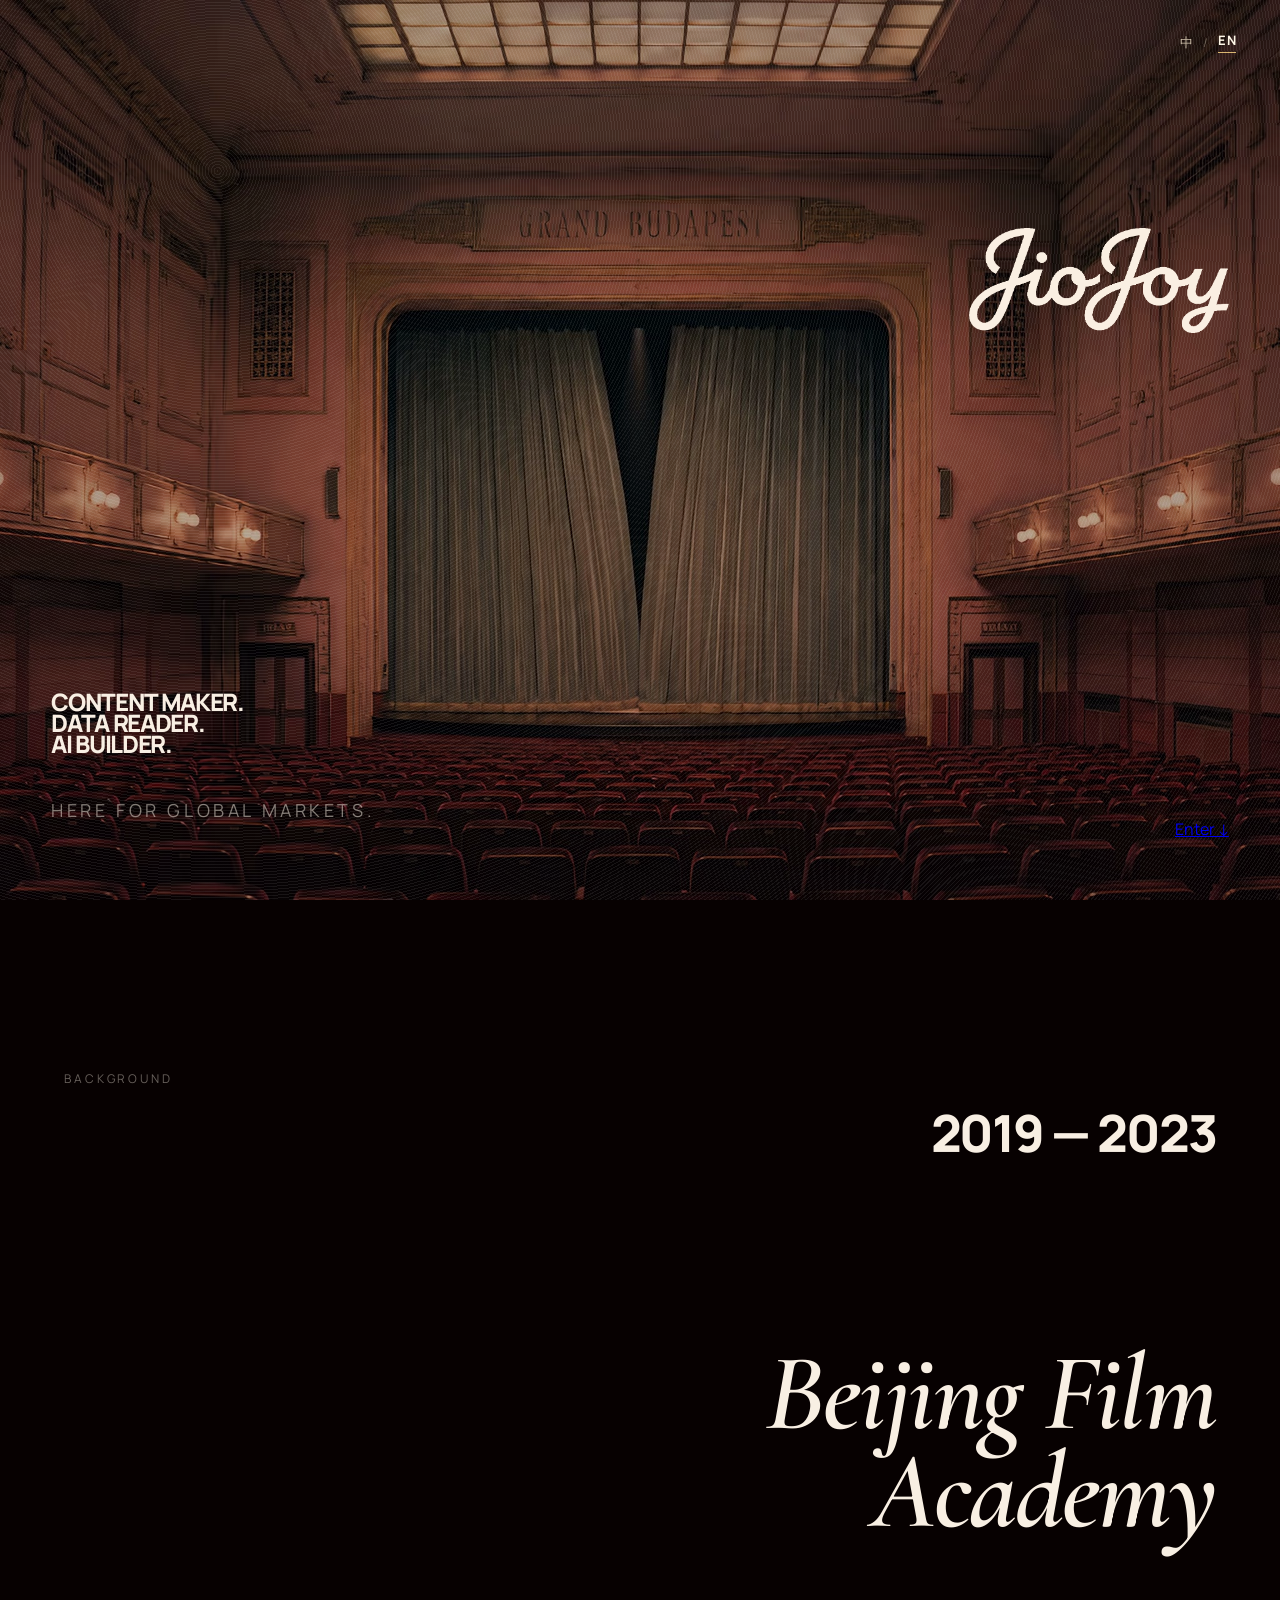
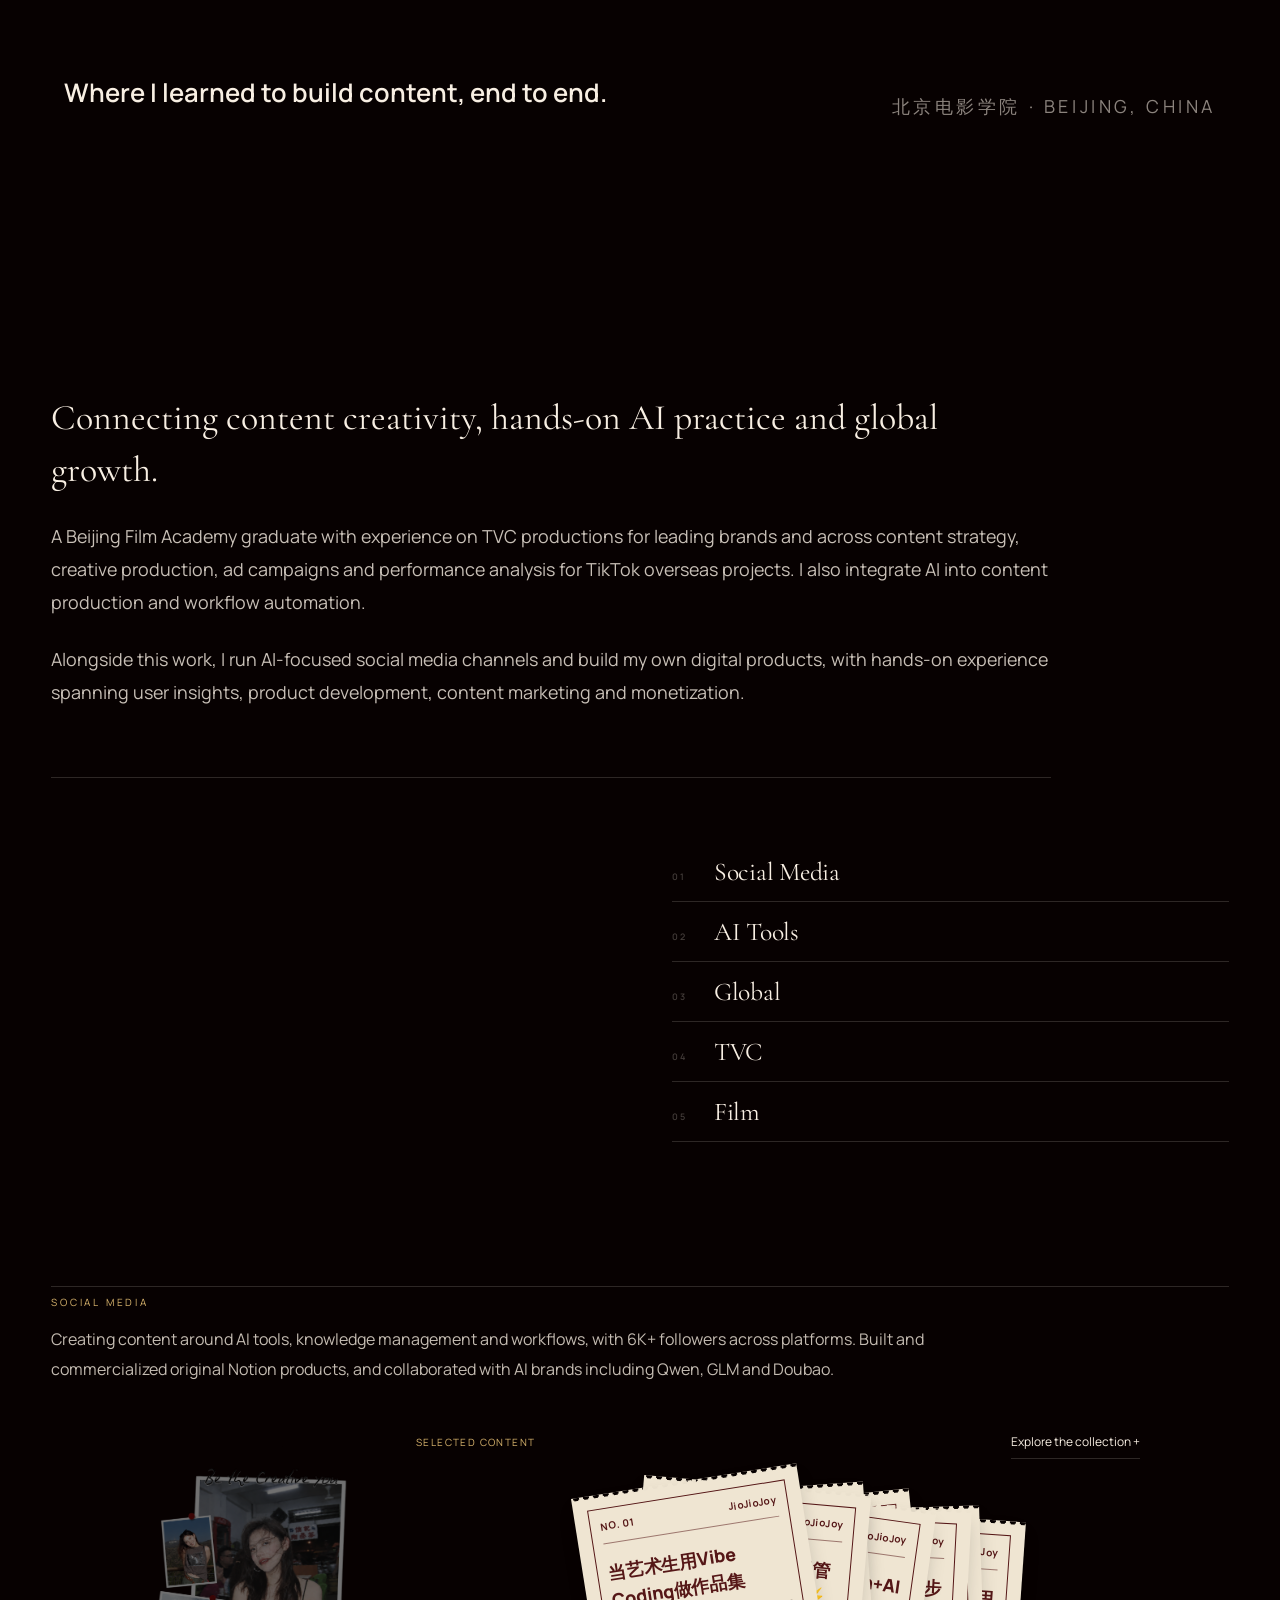
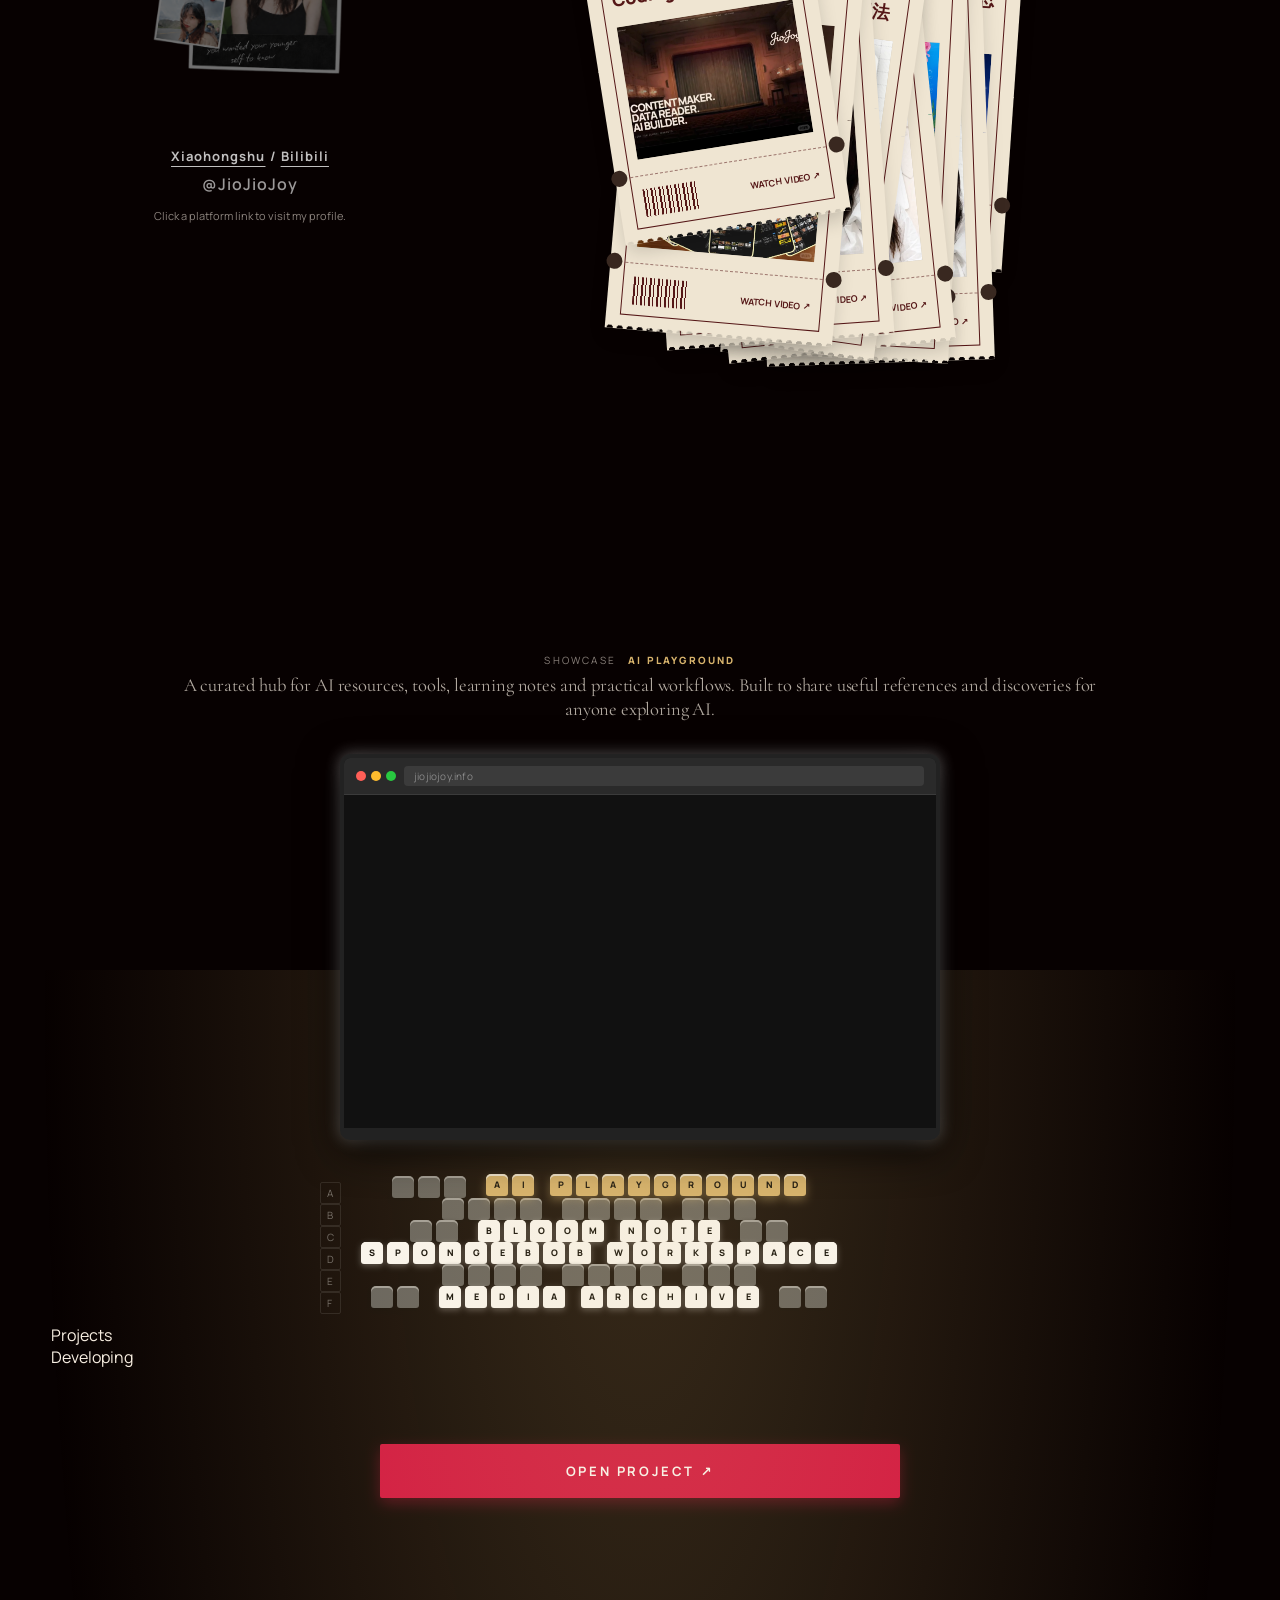
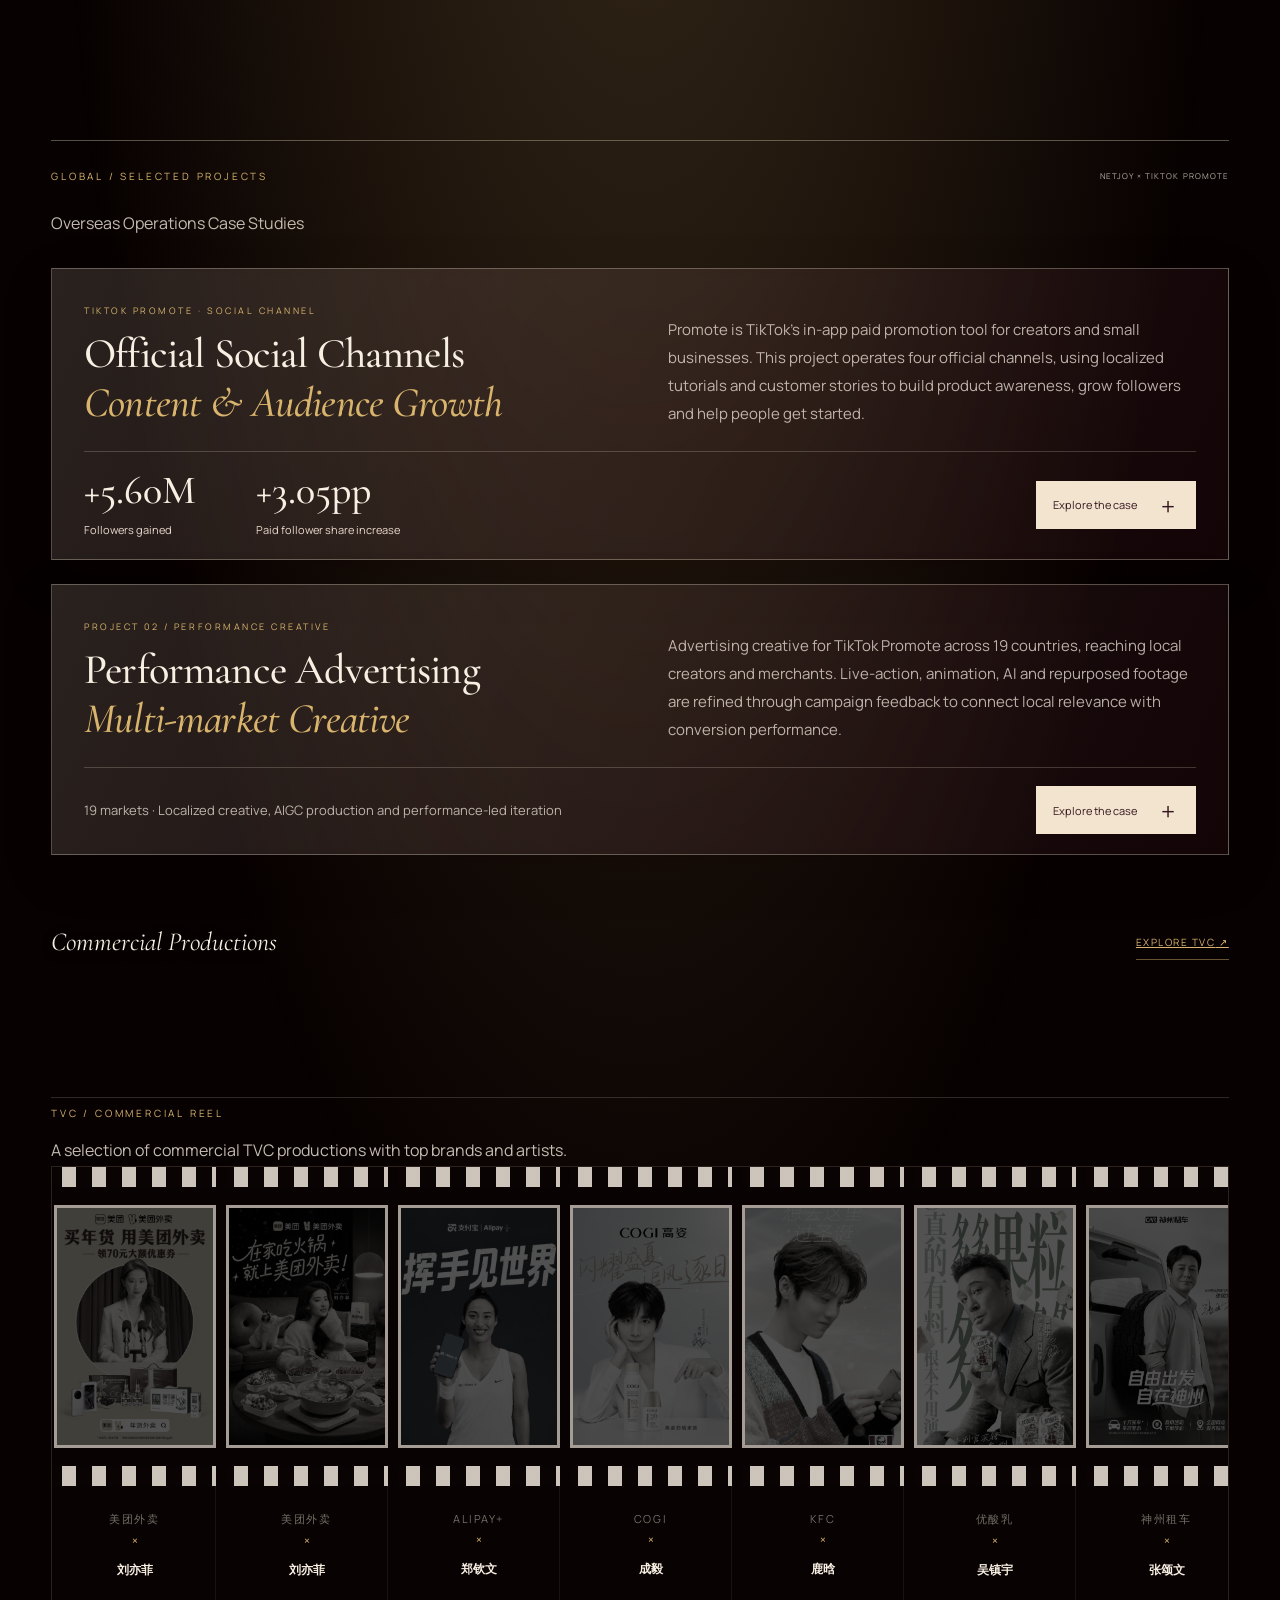
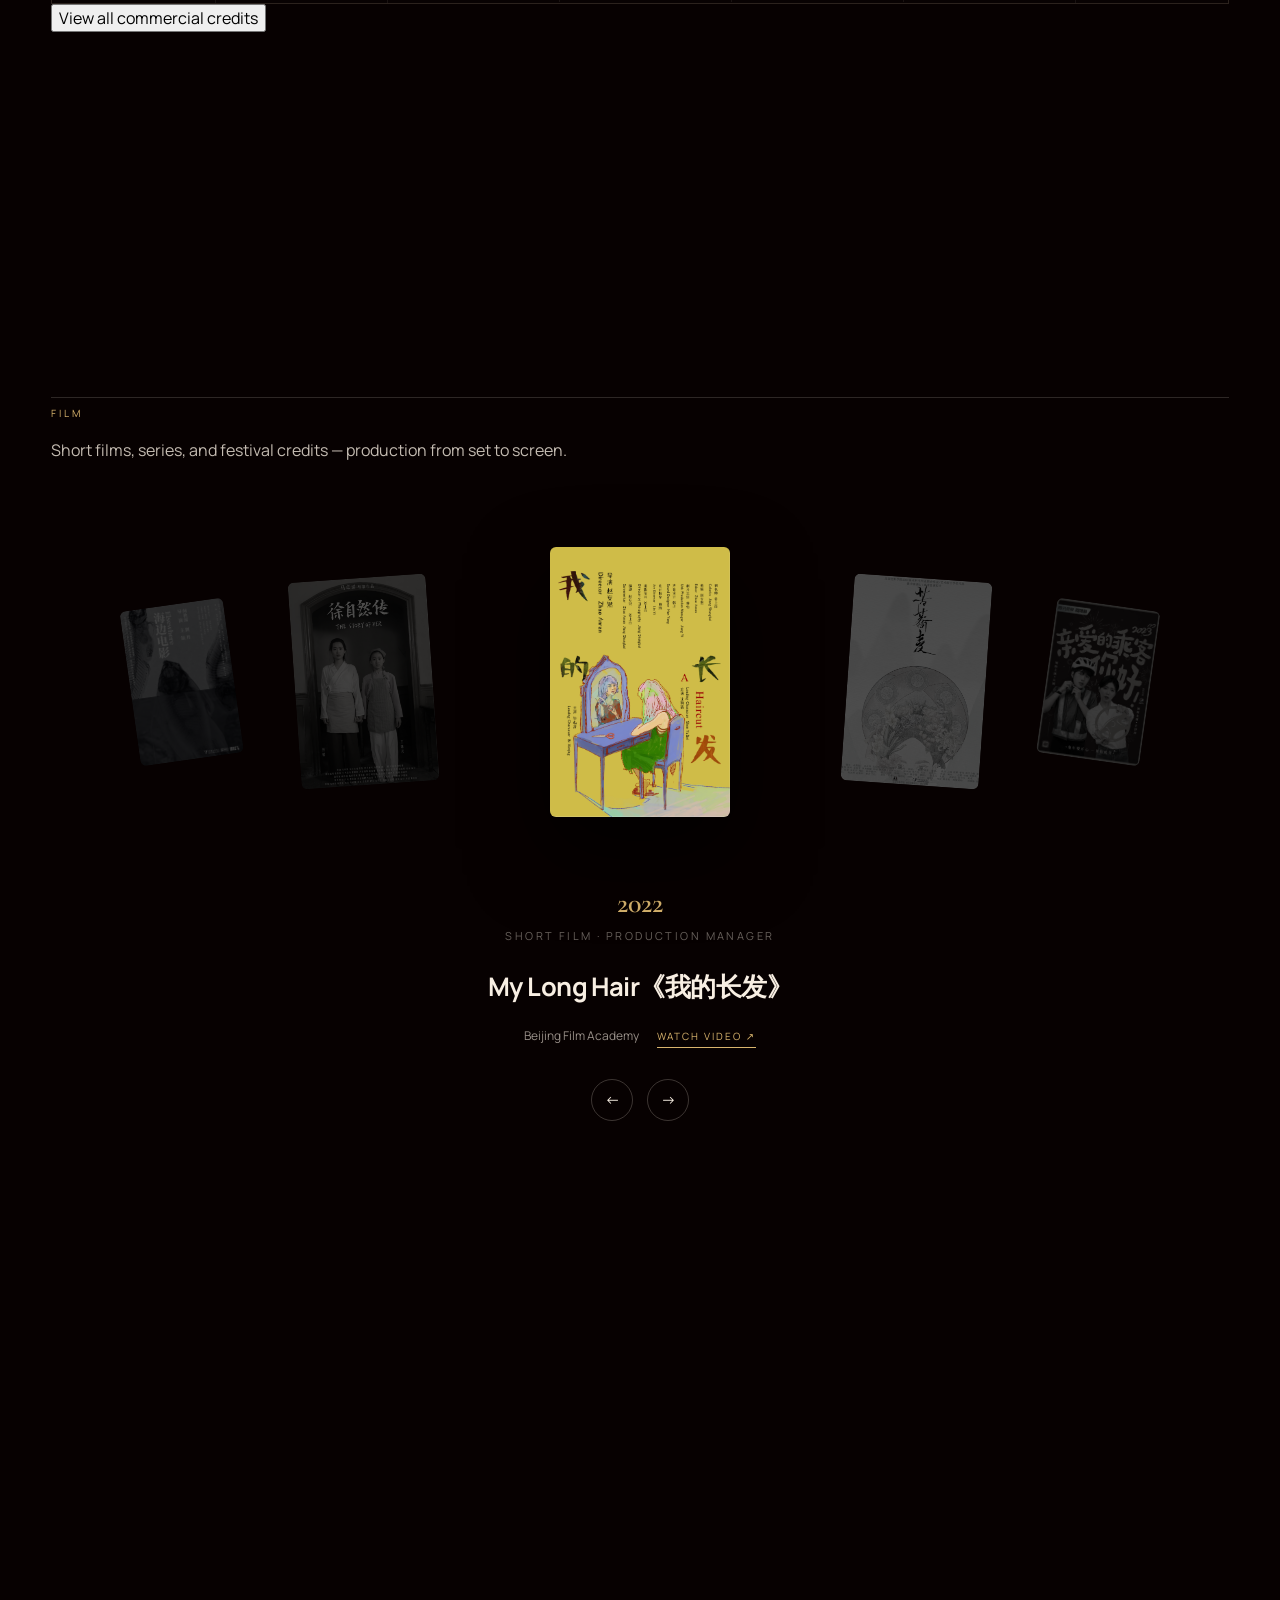
==== commit 7df297eb: "Add Media archive to cinema showcase" ====
--- a/index.html
+++ b/index.html
@@ -1432,10 +1432,11 @@
                   <div class="seat-group normal-group"><div class="seat"></div><div class="seat"></div><div class="seat"></div><div class="seat"></div></div>
                   <div class="seat-group normal-group"><div class="seat"></div><div class="seat"></div><div class="seat"></div></div>
                 </div>
-                <!-- Row F -->
+                <!-- Row F: MEDIA ARCHIVE -->
                 <div class="seat-row" style="width:100%; display:flex; justify-content:center; gap:20px; height:22px; align-items:center;">
-                  <div class="seat-group normal-group"><div class="seat"></div><div class="seat"></div><div class="seat"></div><div class="seat"></div></div>
-                  <div class="seat-group normal-group"><div class="seat"></div><div class="seat"></div><div class="seat"></div><div class="seat"></div></div>
+                  <div class="seat-group normal-group"><div class="seat"></div><div class="seat"></div></div>
+                  <div class="seat-group project-group media-archive cursor-pointer" data-project="media-archive" role="button" tabindex="0" aria-label="Media archive"><div class="seat has-letter">M</div><div class="seat has-letter">E</div><div class="seat has-letter">D</div><div class="seat has-letter">I</div><div class="seat has-letter">A</div><div class="seat empty-space"></div><div class="seat has-letter">A</div><div class="seat has-letter">R</div><div class="seat has-letter">C</div><div class="seat has-letter">H</div><div class="seat has-letter">I</div><div class="seat has-letter">V</div><div class="seat has-letter">E</div></div>
+                  <div class="seat-group normal-group"><div class="seat"></div><div class="seat"></div></div>
                 </div>
               </div>
             </div>
@@ -1561,6 +1562,7 @@
         width: 100%;
         height: 100%;
         object-fit: cover;
+        object-position: top;
         z-index: 2;
         opacity: 0;
         pointer-events: none;
@@ -1651,6 +1653,7 @@
         const projectName = document.getElementById('current-project-name');
         const projectDesc = document.getElementById('current-project-desc');
         const projects = {
+          'media-archive': {name:'Media archive', url:'https://gkhjmvgg45.feishu.cn/wiki/PdA1wRcWaih9IzkVzaxcTD1Nnvf', image:'assets/media-archive-github.png', label:'github.com/joyjiangyi/media-archive-notebooklm', en:'A video and podcast archive workflow that turns source material into Markdown notes ready for NotebookLM analysis, with Xiaoyuzhou audio extraction.', zh:'将视频与播客素材整理成可供 NotebookLM 分析的 Markdown 笔记，支持小宇宙音频提取，让内容收藏衔接到学习与归档。'},
           'ai-sharing': {name:'AI Playground', url:'https://jiojiojoy.info', embed:'https://jiojiojoy.info', label:'jiojiojoy.info', en:'A curated hub for AI resources, tools, learning notes and practical workflows. Built to share useful references and discoveries for anyone exploring AI.', zh:'汇集 AI 资源、工具、学习笔记与实用工作流，分享探索 AI 过程中的参考资料与发现。'},
           'bloom-note': {name:'Bloom Note · 花笺', url:'https://joyjiangyi.github.io/bloom-note/', embed:'https://joyjiangyi.github.io/bloom-note/', label:'joyjiangyi.github.io/bloom-note', en:'A vibe-coded floral inspiration website with bouquet references, seasonal flowers and care notes. Image uploads offer local previews; AI bouquet generation is not yet available.', zh:'用 Vibe Coding 构建的花艺灵感网站，收录花束灵感、当季花材与养护手记。支持图片本地预览，AI 花束生成尚未开放。'},
           'spongebob-workspace': {name:'SpongeBob Workspace', url:'https://gkhjmvgg45.feishu.cn/wiki/NoniwwS8UikxTekltyMc2d3GnMc?from=from_copylink', image:'assets/spongebob-workspace-preview.jpg', label:'SpongeBob Workspace · Visual AI Workspace', en:'A local-first visual AI workspace that maps projects, skills and resources. Privacy-aware scanning keeps every scan private and user-approved.', zh:'本地优先的可视化 AI 工作台，将项目、技能与资源整合为可浏览的地图。扫描过程保护隐私，并由用户授权。'},
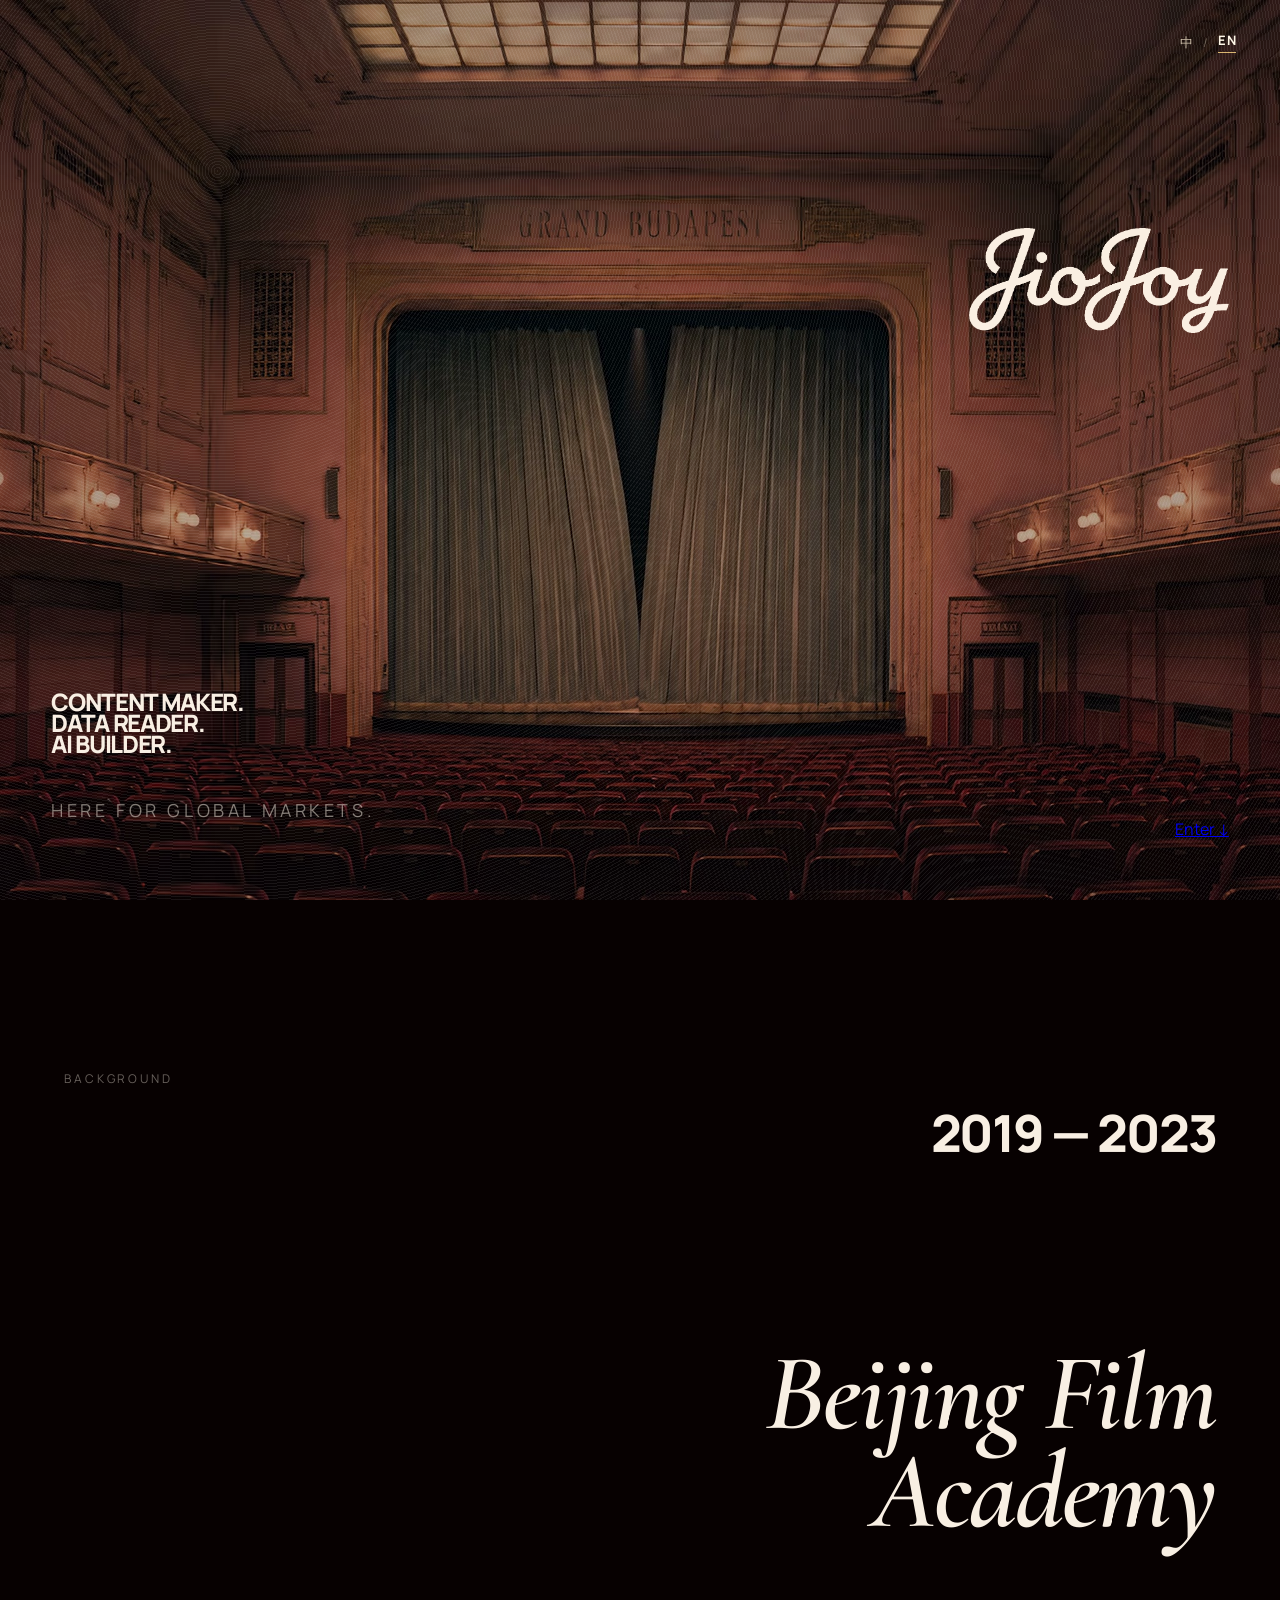
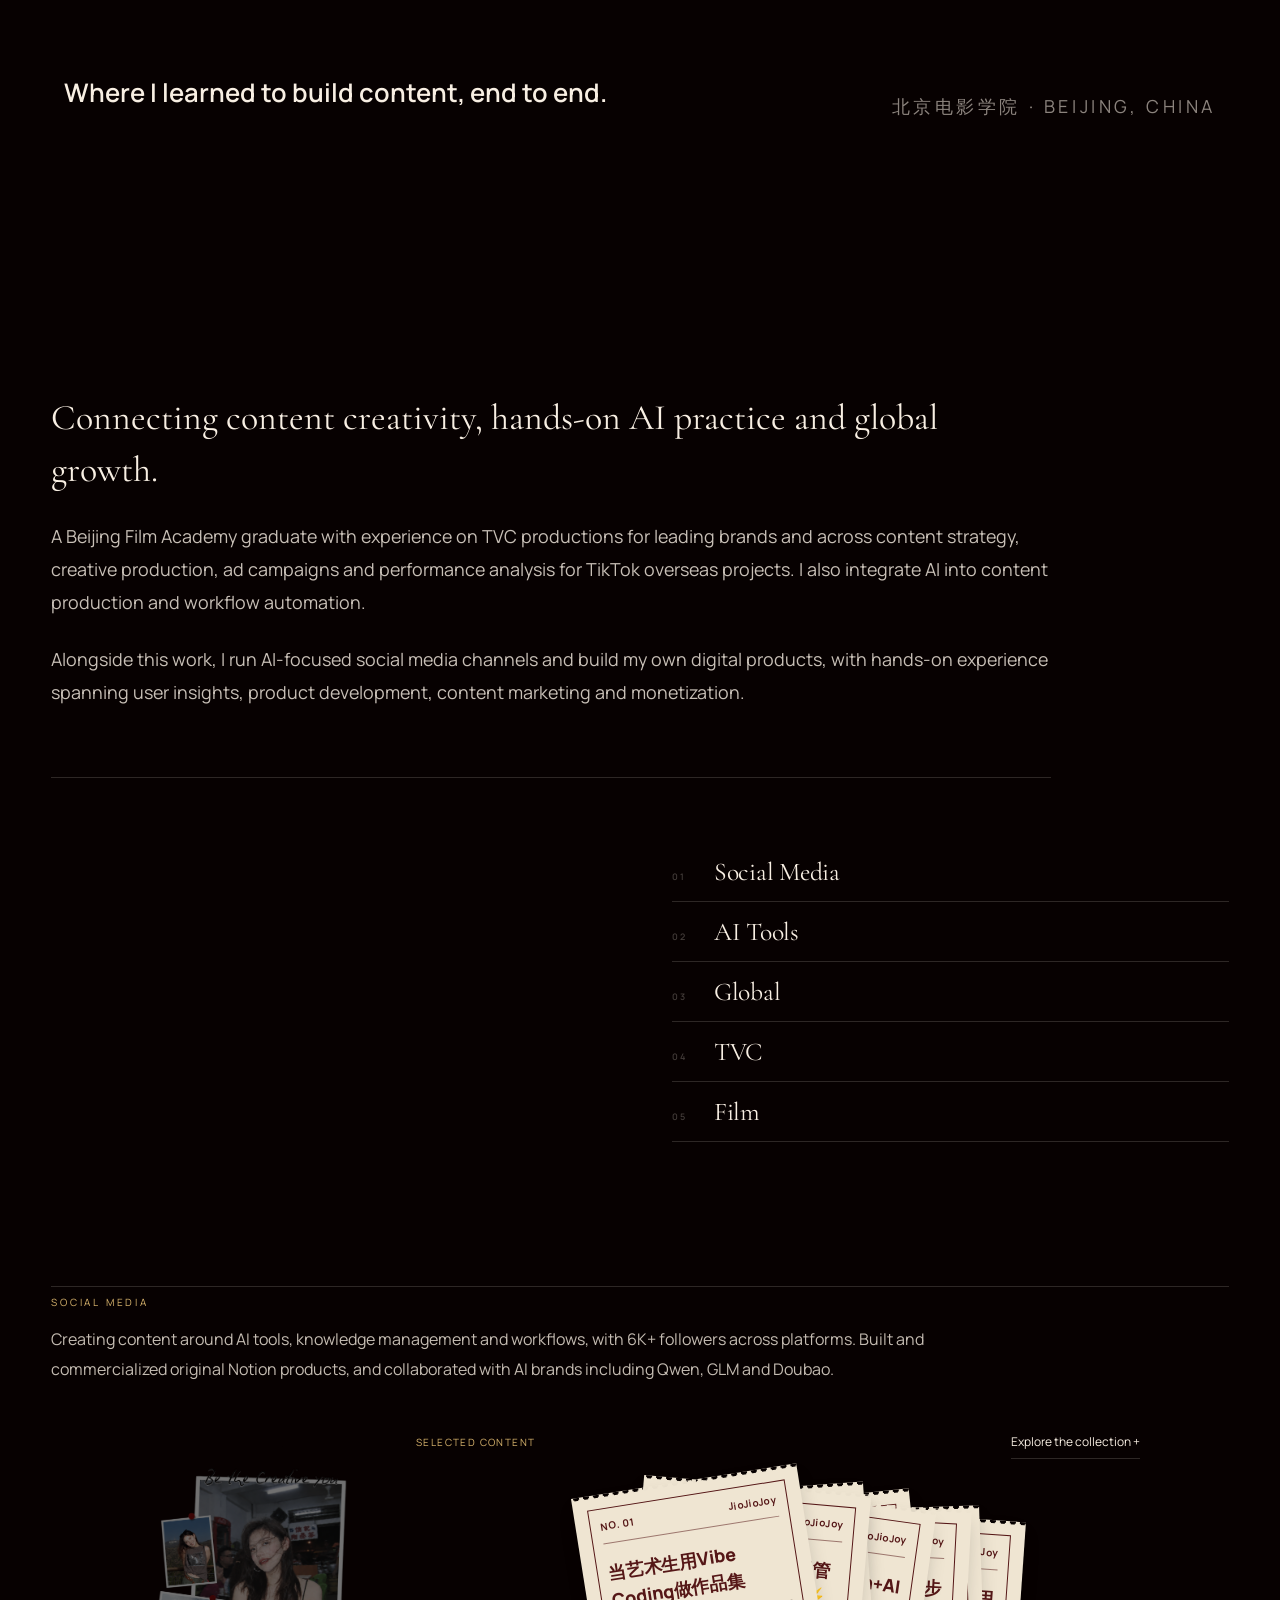
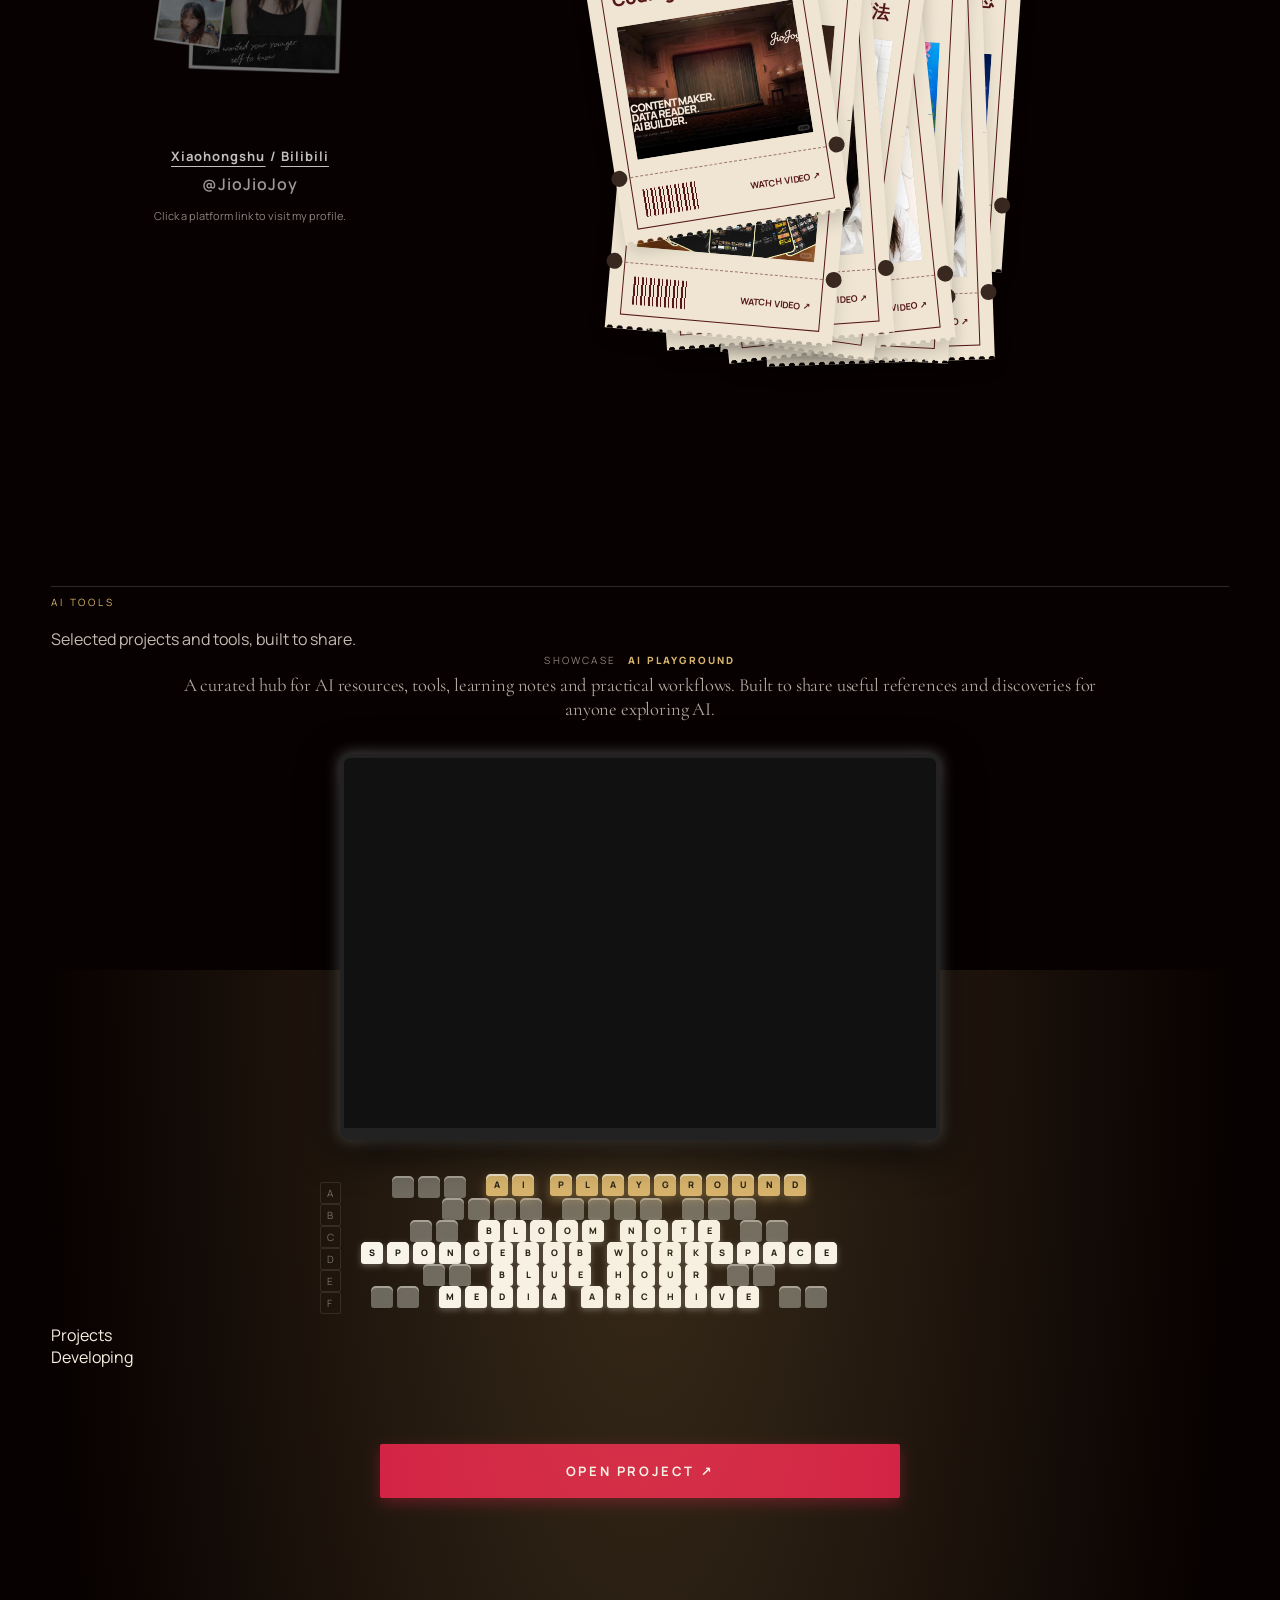
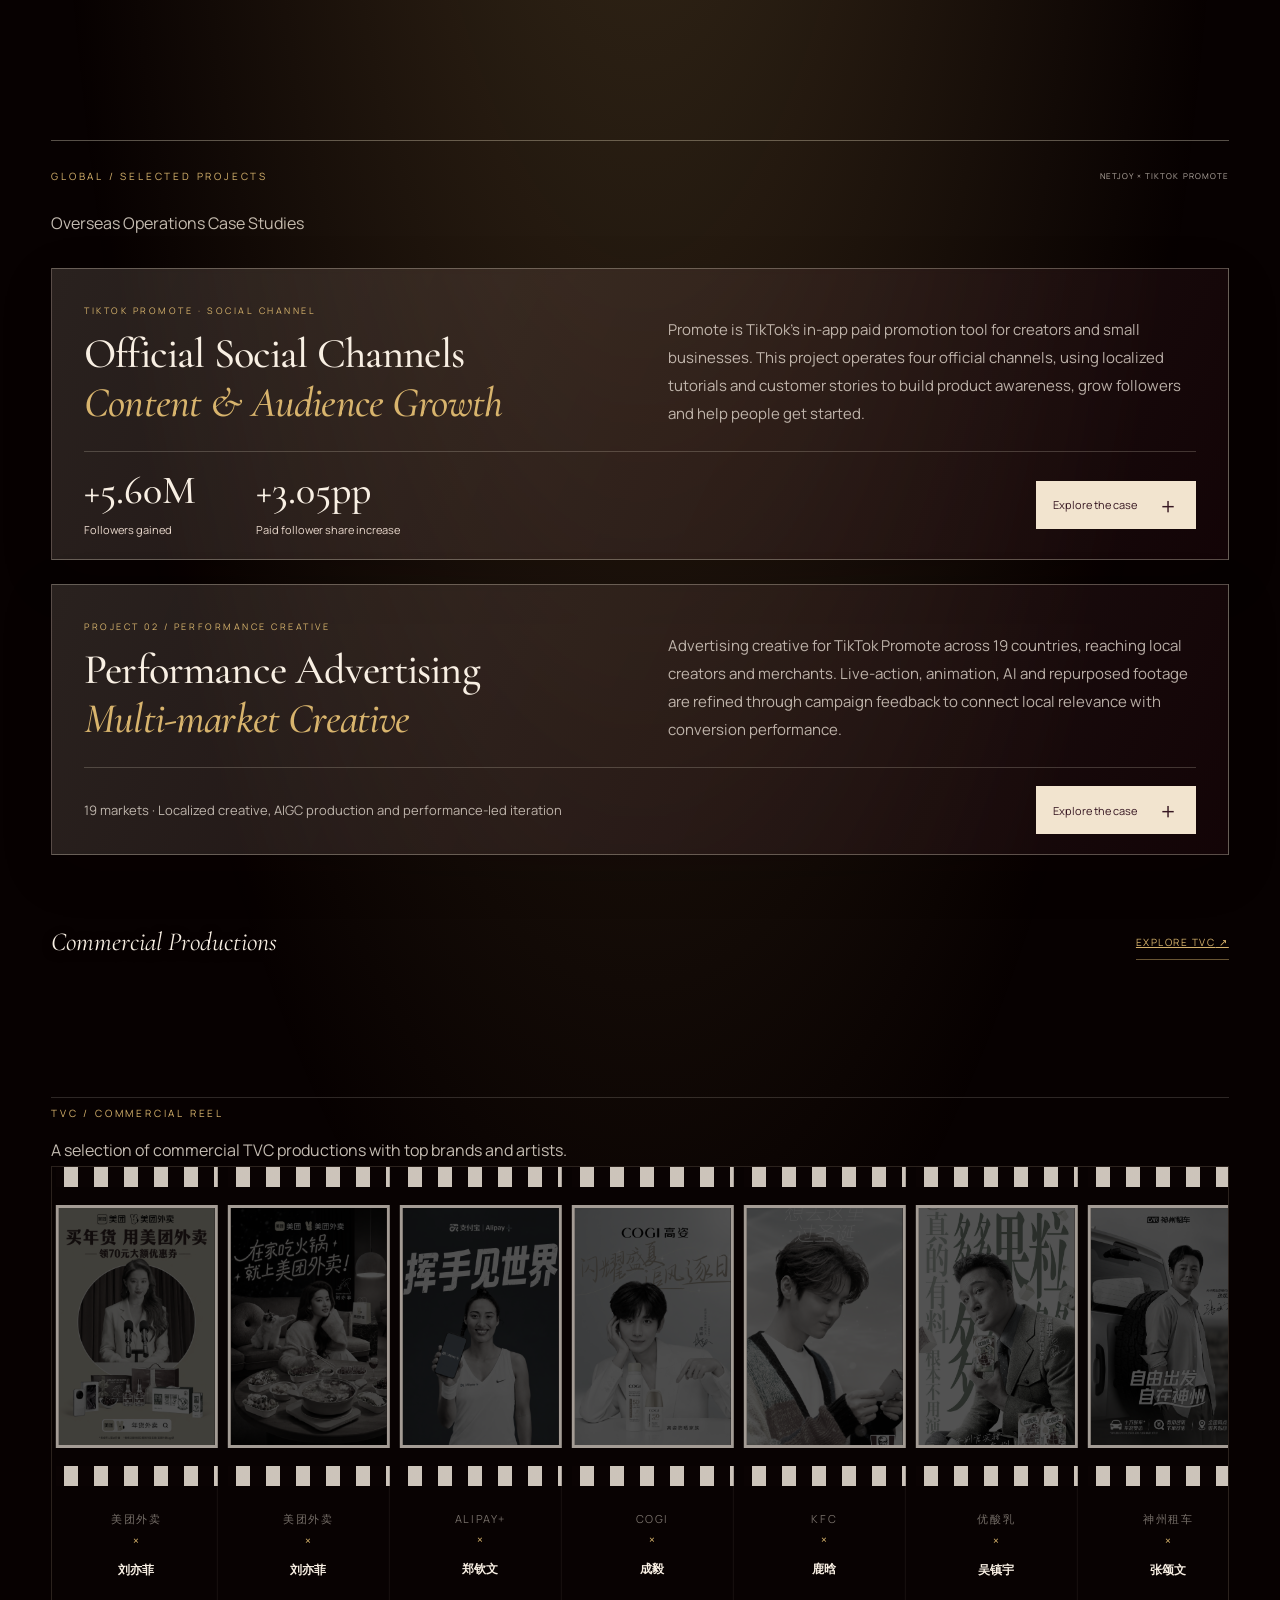
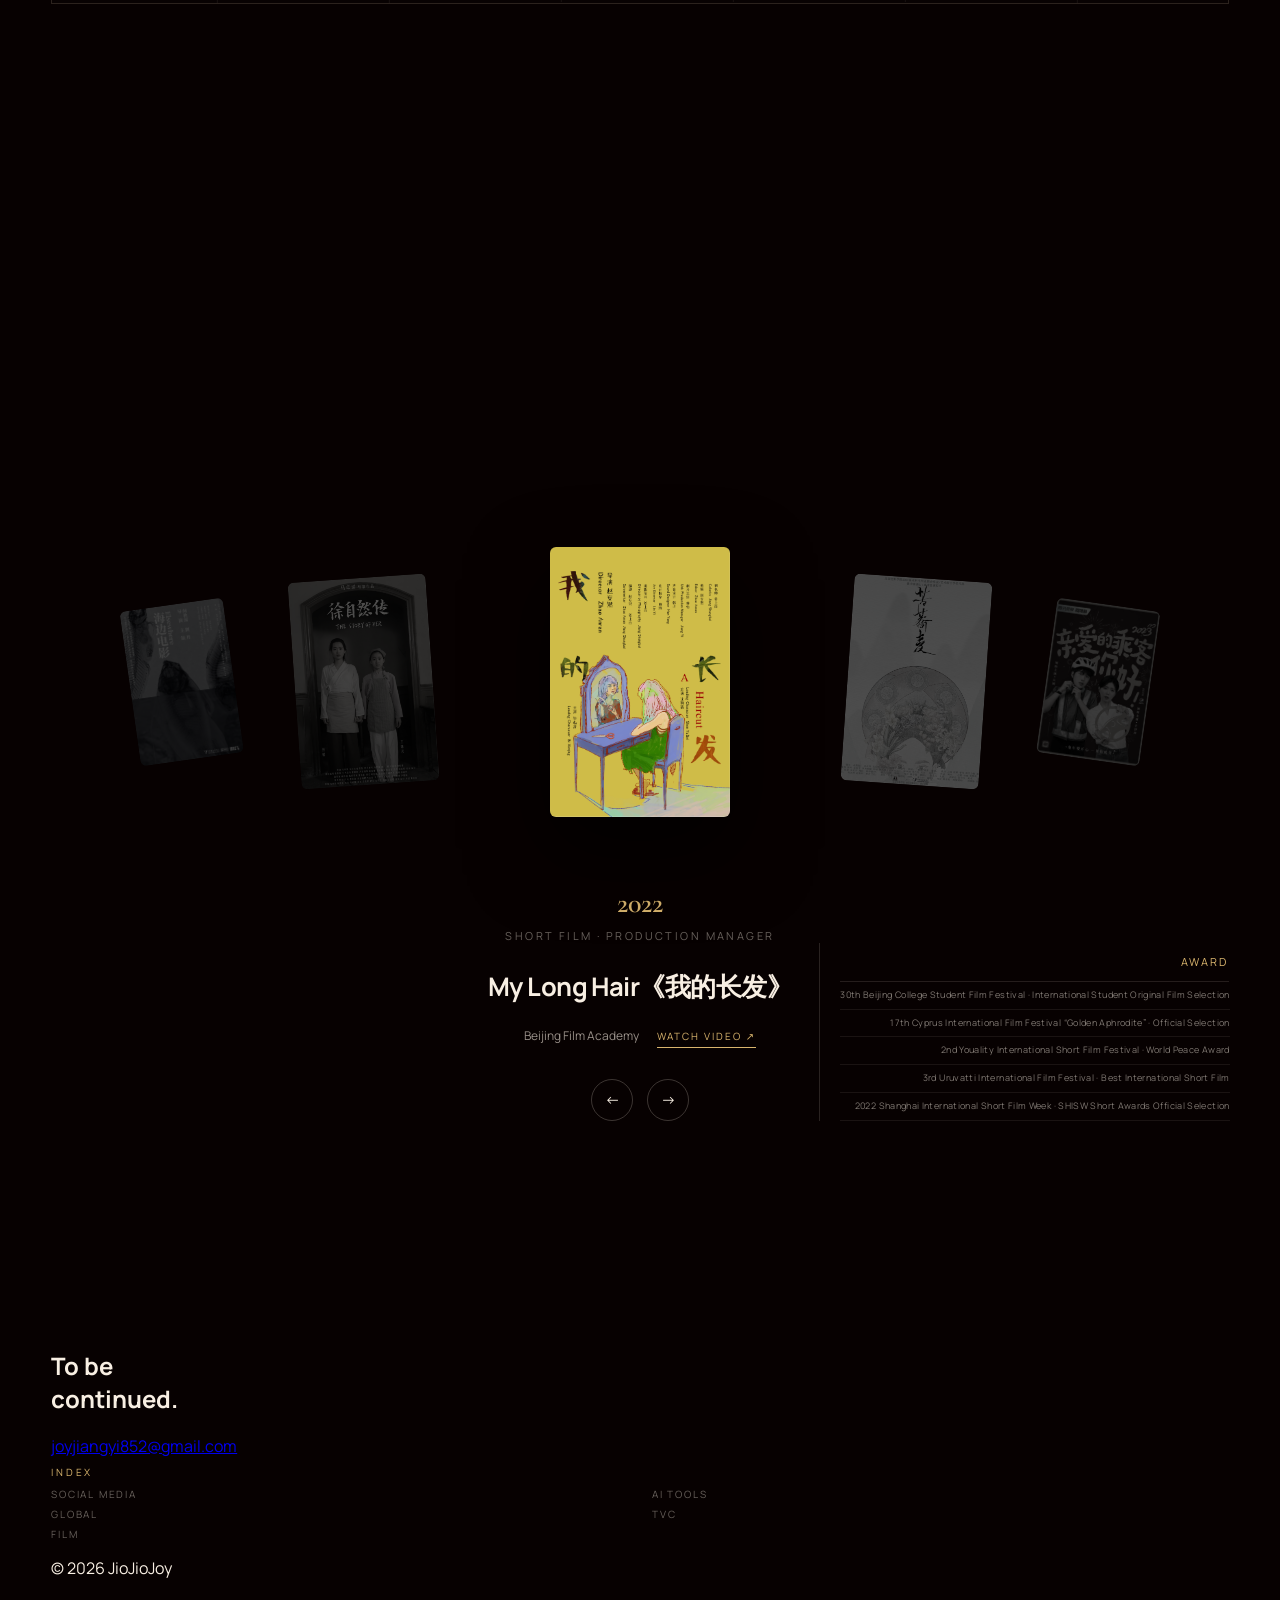
==== commit 23e8f7d6: "Add Blue Hour public experience to cinema showcase" ====
--- a/index.html
+++ b/index.html
@@ -1426,11 +1426,11 @@
                     <div class="seat has-letter">W</div><div class="seat has-letter">O</div><div class="seat has-letter">R</div><div class="seat has-letter">K</div><div class="seat has-letter">S</div><div class="seat has-letter">P</div><div class="seat has-letter">A</div><div class="seat has-letter">C</div><div class="seat has-letter">E</div>
                   </div>
                 </div>
-                <!-- Row E -->
+                <!-- Row E: BLUE HOUR -->
                 <div class="seat-row" style="width:100%; display:flex; justify-content:center; gap:20px; height:22px; align-items:center;">
-                  <div class="seat-group normal-group"><div class="seat"></div><div class="seat"></div><div class="seat"></div><div class="seat"></div></div>
-                  <div class="seat-group normal-group"><div class="seat"></div><div class="seat"></div><div class="seat"></div><div class="seat"></div></div>
-                  <div class="seat-group normal-group"><div class="seat"></div><div class="seat"></div><div class="seat"></div></div>
+                  <div class="seat-group normal-group"><div class="seat"></div><div class="seat"></div></div>
+                  <div class="seat-group project-group blue-hour cursor-pointer" data-project="blue-hour" role="button" tabindex="0" aria-label="Blue Hour"><div class="seat has-letter">B</div><div class="seat has-letter">L</div><div class="seat has-letter">U</div><div class="seat has-letter">E</div><div class="seat empty-space"></div><div class="seat has-letter">H</div><div class="seat has-letter">O</div><div class="seat has-letter">U</div><div class="seat has-letter">R</div></div>
+                  <div class="seat-group normal-group"><div class="seat"></div><div class="seat"></div></div>
                 </div>
                 <!-- Row F: MEDIA ARCHIVE -->
                 <div class="seat-row" style="width:100%; display:flex; justify-content:center; gap:20px; height:22px; align-items:center;">
@@ -1653,6 +1653,7 @@
         const projectName = document.getElementById('current-project-name');
         const projectDesc = document.getElementById('current-project-desc');
         const projects = {
+          'blue-hour': {name:'Blue Hour · 蓝调时刻', url:'https://joyjiangyi.github.io/blue-hour/', image:'assets/blue-hour-preview.png', experience:true, label:'joyjiangyi.github.io/blue-hour', en:'A cinematic blue-hour experience with glass silhouettes and gesture-driven star rain. Open the experience and allow camera access to step into the scene.', zh:'以蓝调时刻为背景的电影感交互体验，通过摄像头呈现玻璃人物与手势星雨。打开体验并允许摄像头访问，即可进入画面。'},
           'media-archive': {name:'Media archive', url:'https://gkhjmvgg45.feishu.cn/wiki/PdA1wRcWaih9IzkVzaxcTD1Nnvf', image:'assets/media-archive-github.png', label:'github.com/joyjiangyi/media-archive-notebooklm', en:'A video and podcast archive workflow that turns source material into Markdown notes ready for NotebookLM analysis, with Xiaoyuzhou audio extraction.', zh:'将视频与播客素材整理成可供 NotebookLM 分析的 Markdown 笔记，支持小宇宙音频提取，让内容收藏衔接到学习与归档。'},
           'ai-sharing': {name:'AI Playground', url:'https://jiojiojoy.info', embed:'https://jiojiojoy.info', label:'jiojiojoy.info', en:'A curated hub for AI resources, tools, learning notes and practical workflows. Built to share useful references and discoveries for anyone exploring AI.', zh:'汇集 AI 资源、工具、学习笔记与实用工作流，分享探索 AI 过程中的参考资料与发现。'},
           'bloom-note': {name:'Bloom Note · 花笺', url:'https://joyjiangyi.github.io/bloom-note/', embed:'https://joyjiangyi.github.io/bloom-note/', label:'joyjiangyi.github.io/bloom-note', en:'A vibe-coded floral inspiration website with bouquet references, seasonal flowers and care notes. Image uploads offer local previews; AI bouquet generation is not yet available.', zh:'用 Vibe Coding 构建的花艺灵感网站，收录花束灵感、当季花材与养护手记。支持图片本地预览，AI 花束生成尚未开放。'},
@@ -1674,7 +1675,7 @@
           projectName.textContent = project.name;
           projectDesc.innerHTML = '<span class="copy-en">' + project.en + '</span><span class="copy-zh">' + project.zh + '</span>';
           enterLabBtn.href = project.url;
-          enterLabBtn.innerHTML = '<span class="copy-en">' + (project.embed ? 'Open Project ↗' : 'View Project ↗') + '</span><span class="copy-zh">' + (project.embed ? '体验项目 ↗' : '查看项目 ↗') + '</span>';
+          enterLabBtn.innerHTML = '<span class="copy-en">' + (project.experience ? 'Try Experience ↗' : project.embed ? 'Open Project ↗' : 'View Project ↗') + '</span><span class="copy-zh">' + (project.embed || project.experience ? '体验项目 ↗' : '查看项目 ↗') + '</span>';
           document.querySelector('.browser-url').textContent = project.label;
           cinemaIframe.hidden = !project.embed;
           if (project.embed && cinemaIframe.getAttribute('src') !== project.embed) cinemaIframe.src = project.embed;
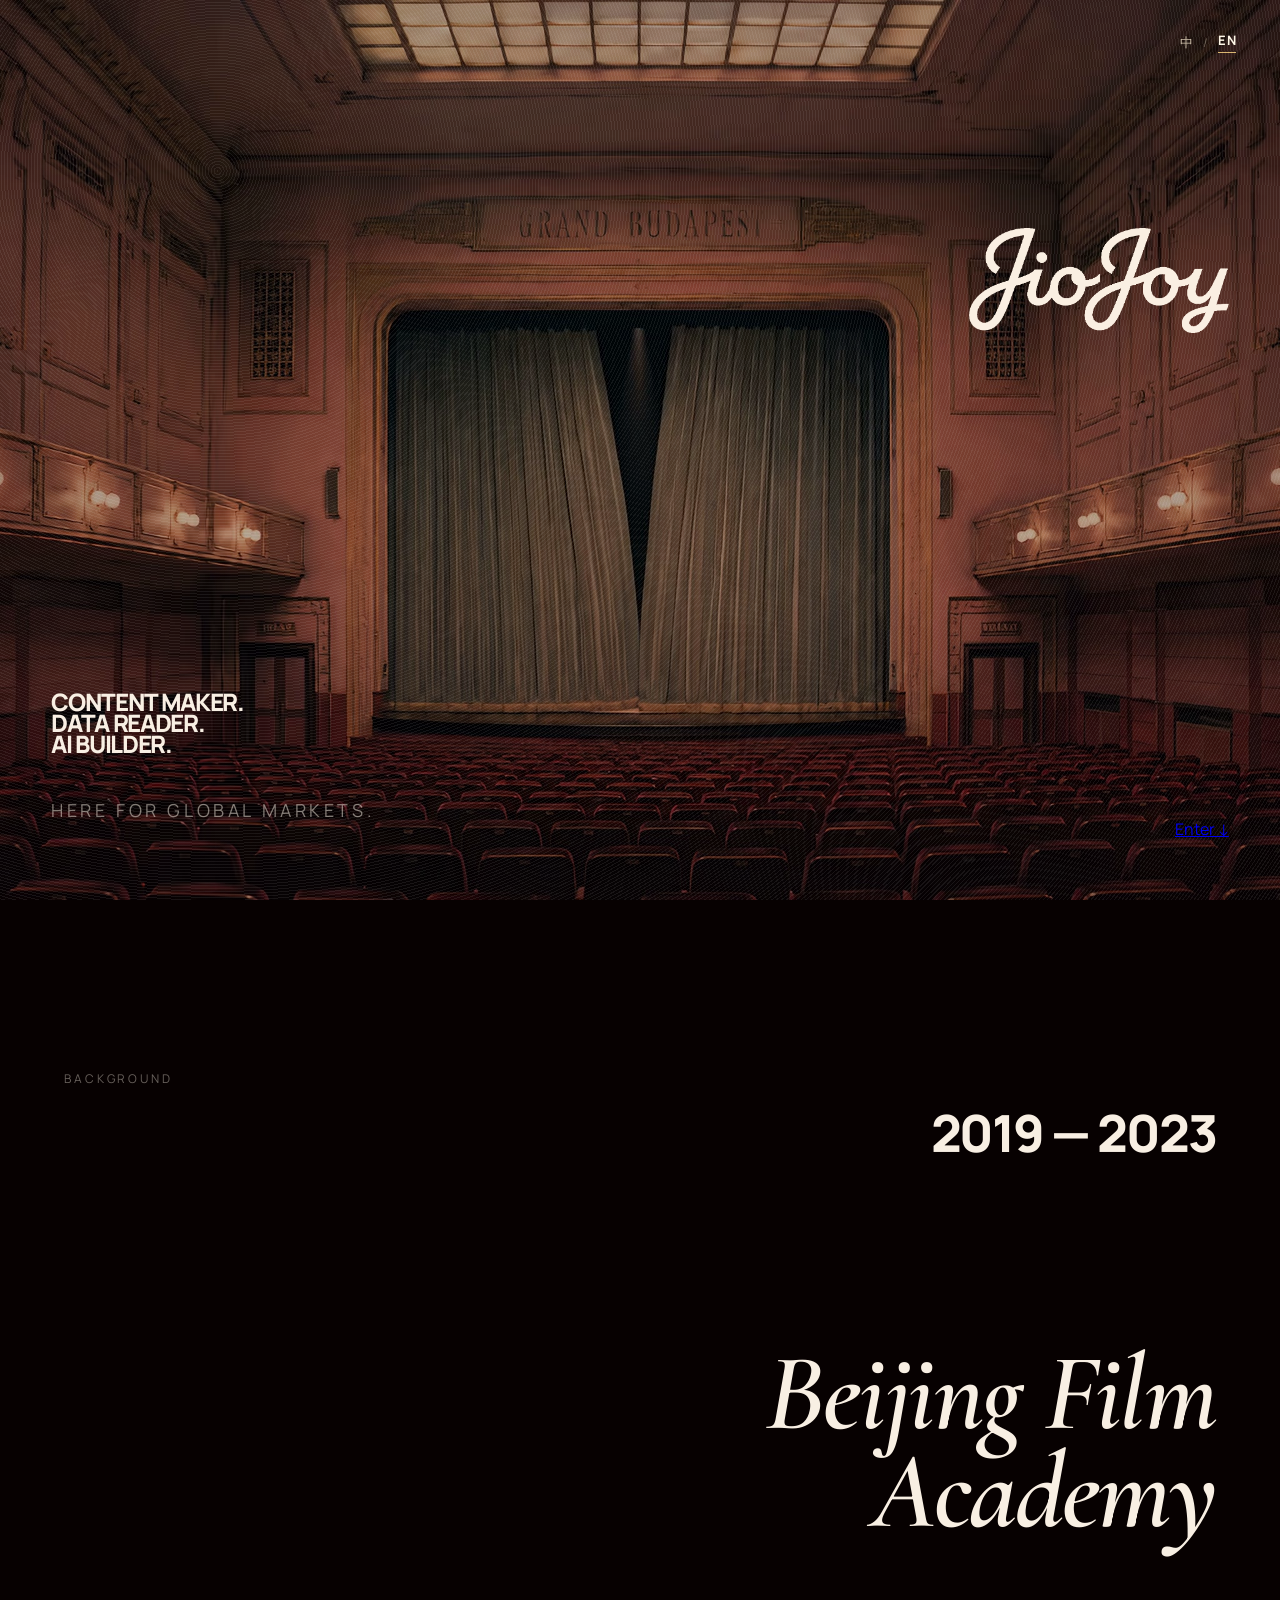
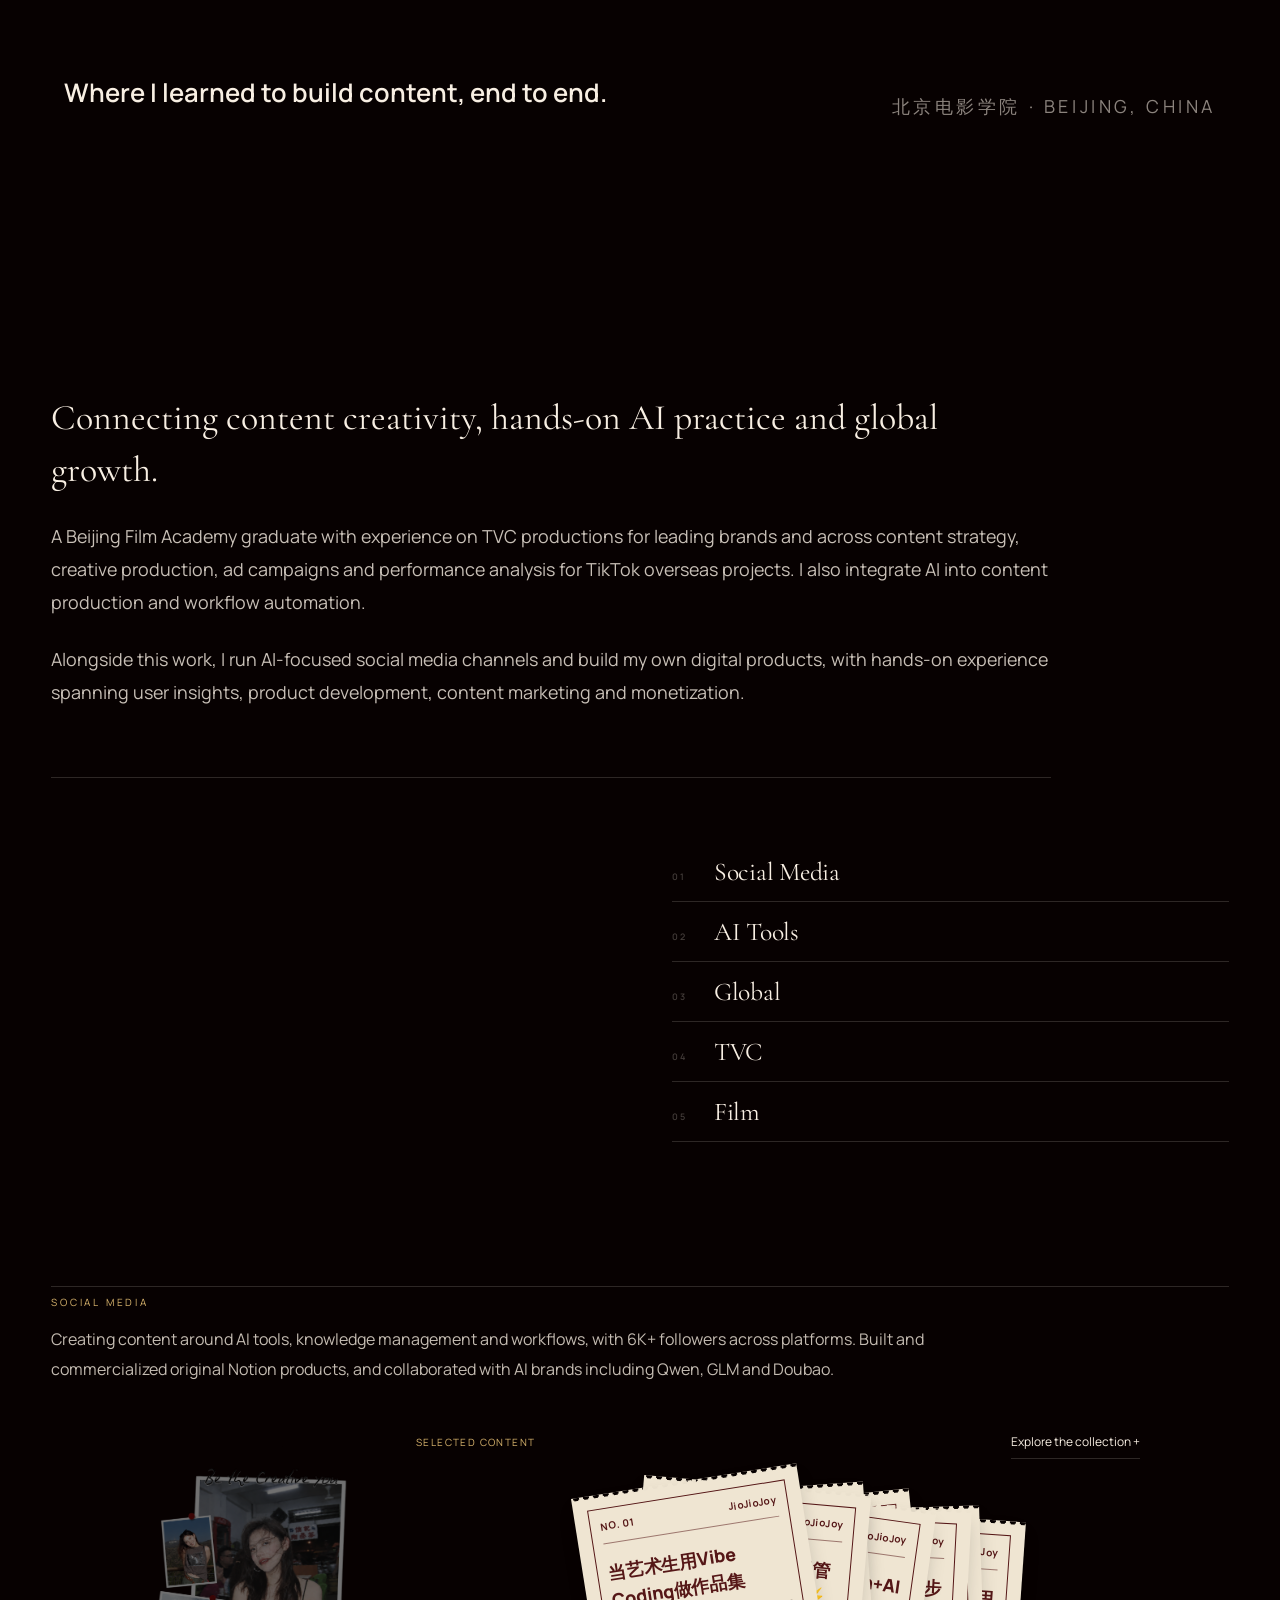
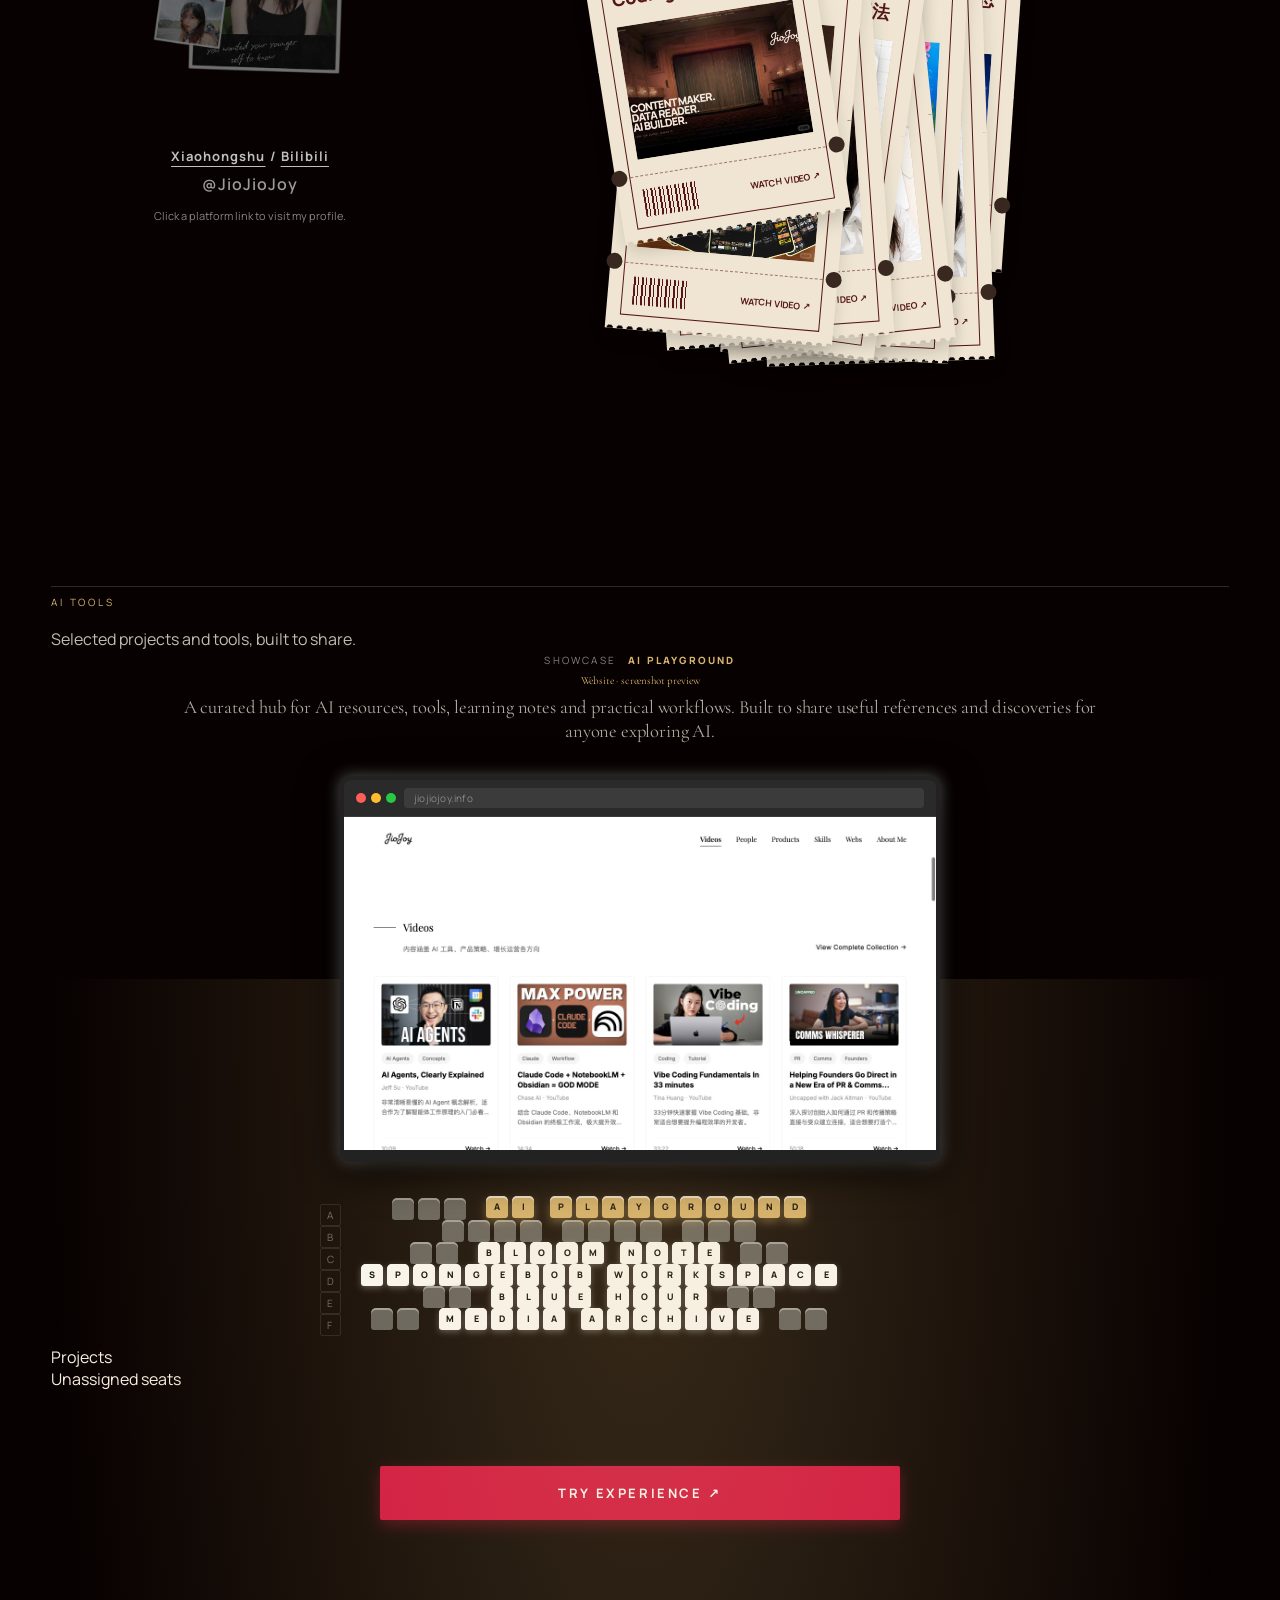
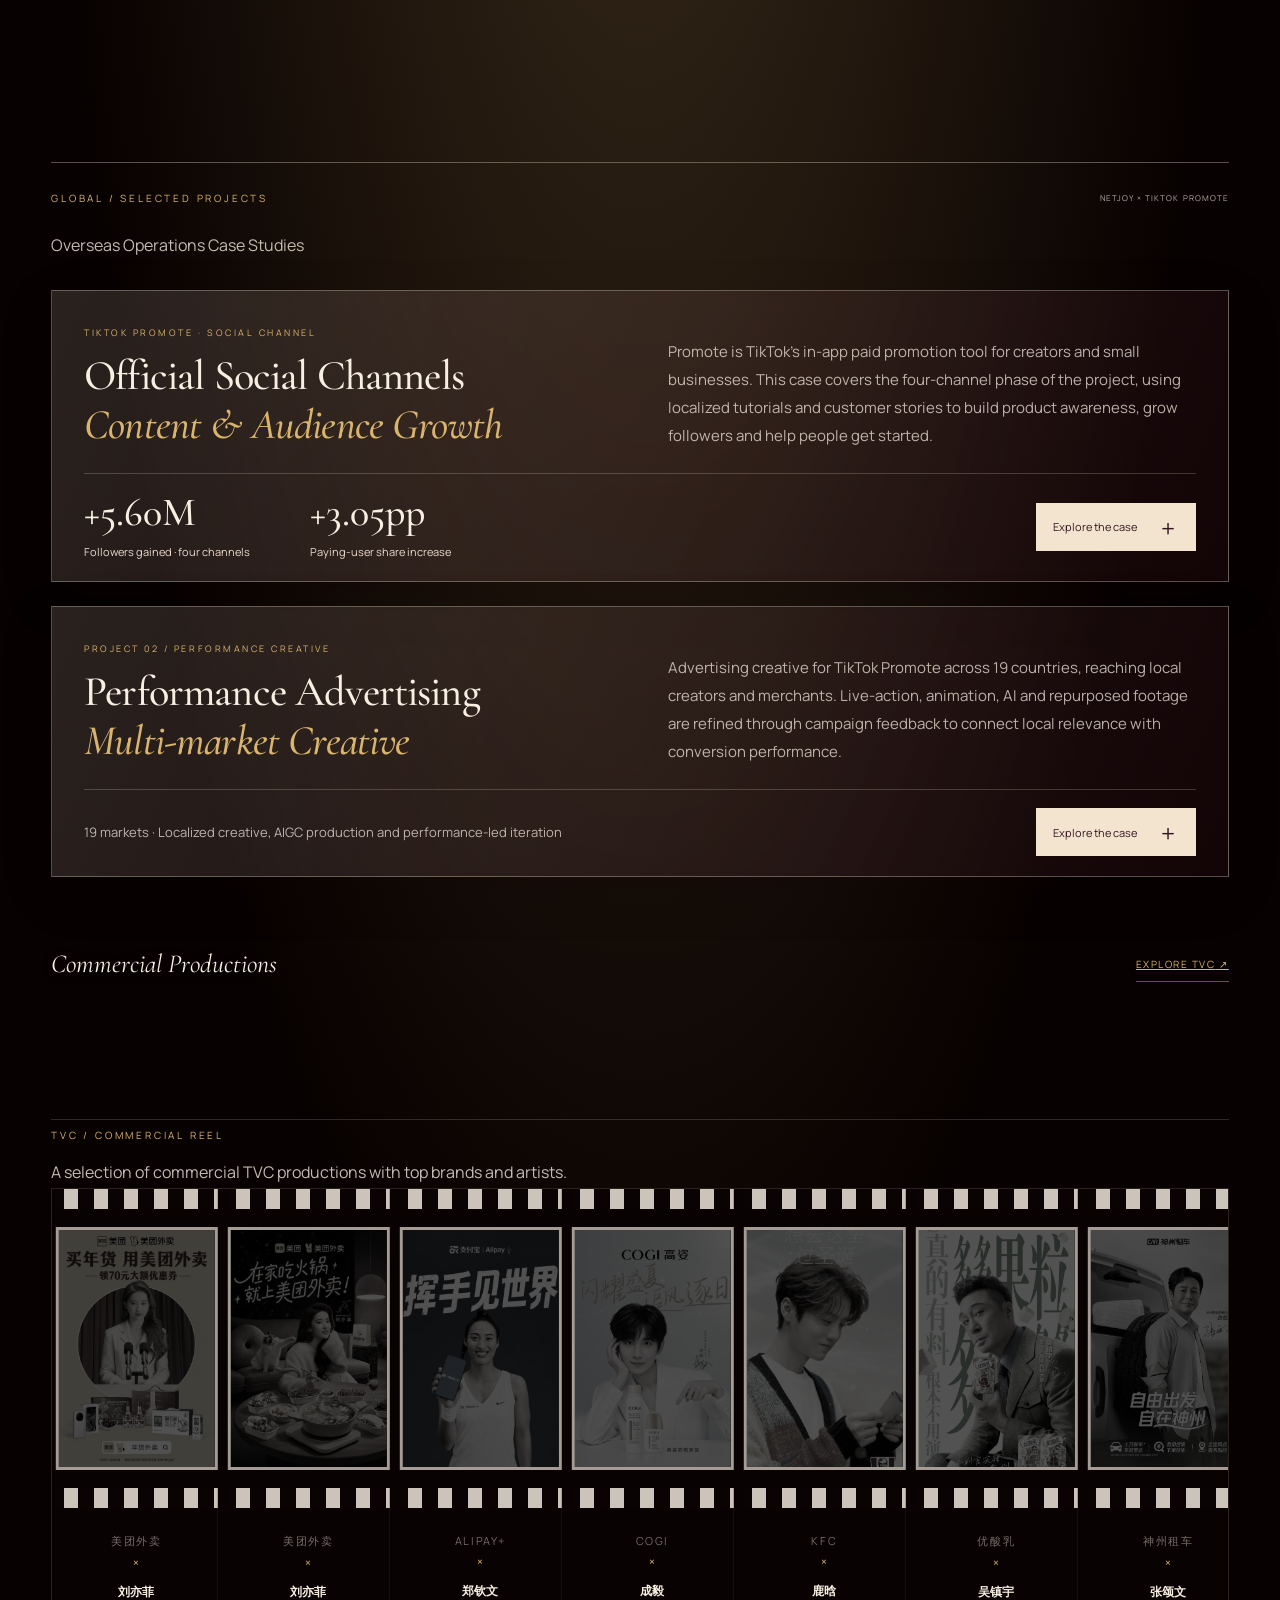
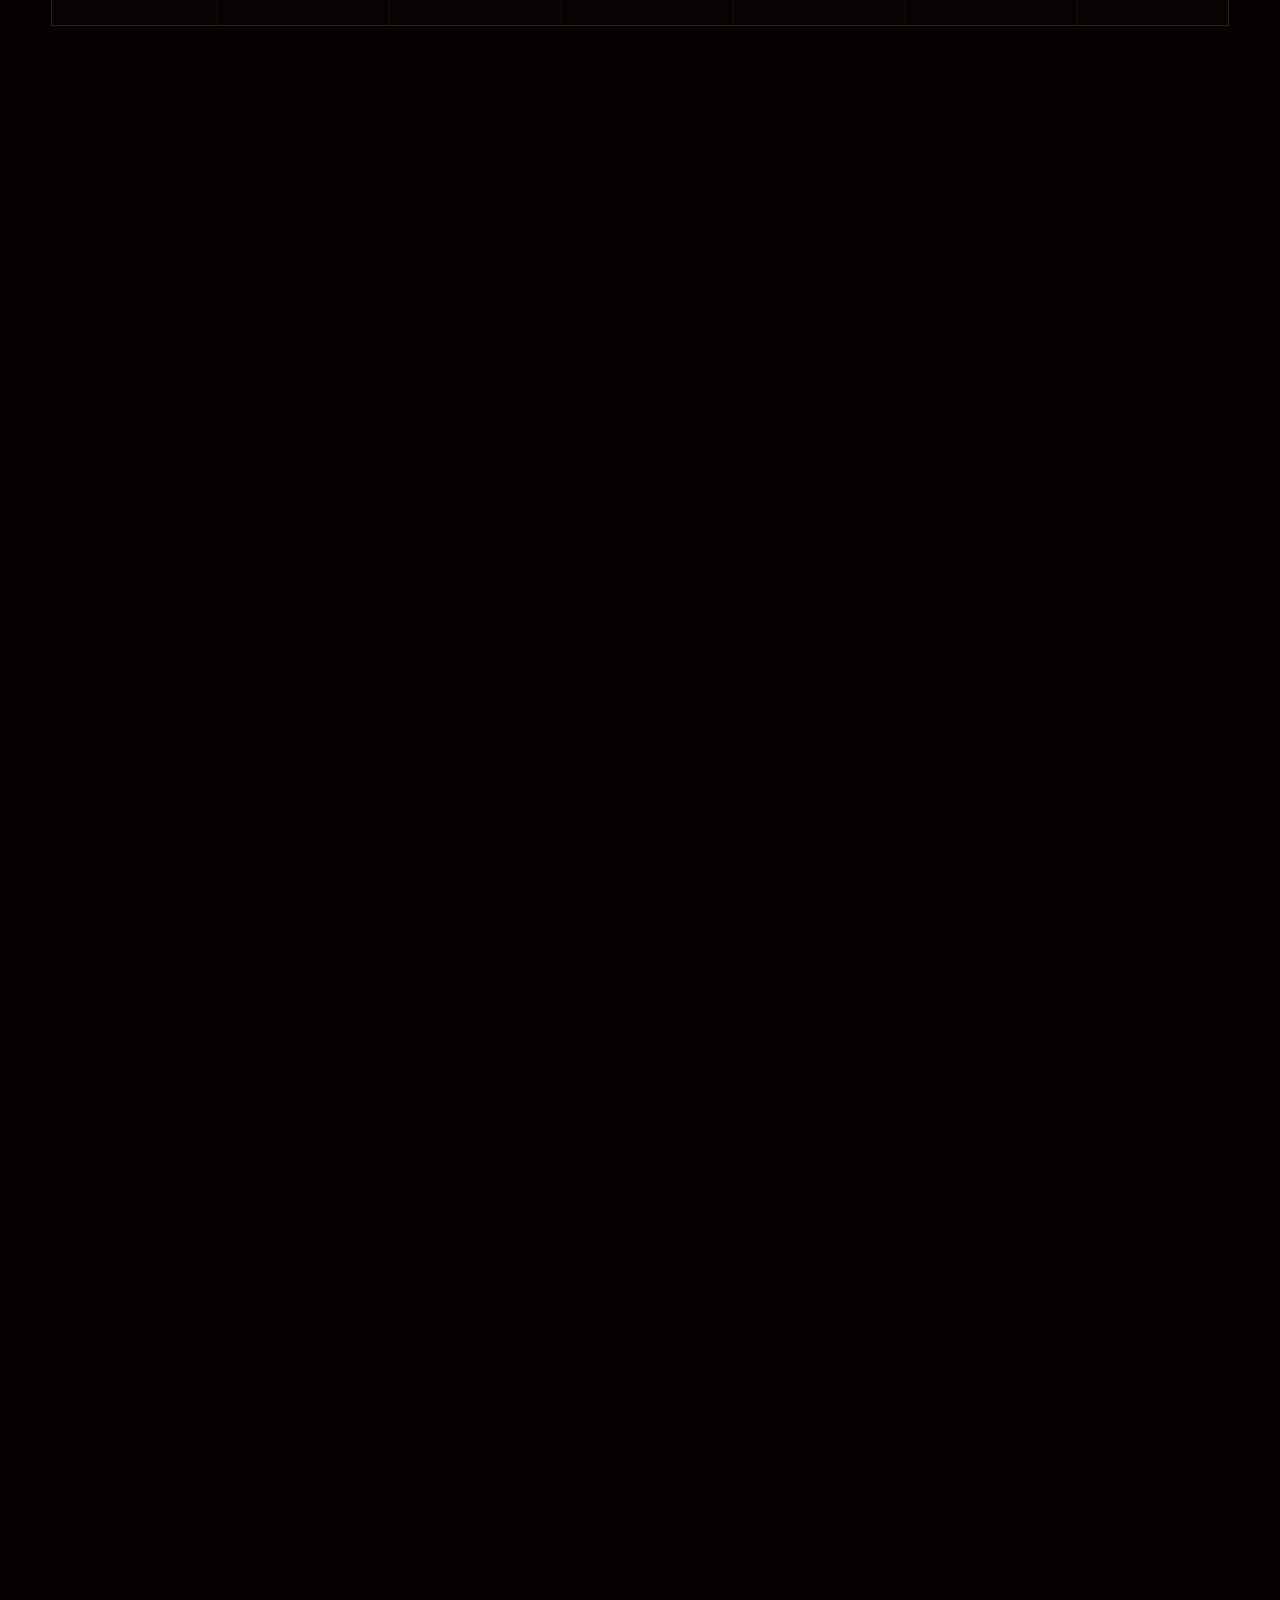
==== commit 05cd6fd3: "Clarify portfolio metrics and improve AI project previews" ====
--- a/index.html
+++ b/index.html
@@ -1384,7 +1384,7 @@
                 <div class="browser-url">jiojiojoy.info</div>
               </div>
               <div class="browser-viewport" id="browser-viewport">
-                <iframe title="AI Playground preview" id="cinema-iframe" src="https://jiojiojoy.info"></iframe>
+                <iframe title="Project preview" id="cinema-iframe" hidden></iframe>
                 <img id="cinema-screen-img" src="assets/spongebob-workspace-preview.jpg" alt="SpongeBob Workspace visual AI map" />
               </div>
             </div>
@@ -1444,7 +1444,7 @@
             <div class="cinema-footer flex justify-end items-center text-[10px] uppercase tracking-widest text-white/50 mt-8 pt-6 border-t border-white/10 mx-6">
               <div class="flex items-center gap-4">
                 <div class="flex items-center gap-1"><span class="inline-block w-3 h-3 bg-white border border-gray-300 rounded-sm"></span><span>Projects</span></div>
-                <div class="flex items-center gap-1"><span class="inline-block w-3 h-3 bg-[#5d5d5d] border border-[rgba(255,255,255,0.2)] rounded-sm"></span><span>Developing</span></div>
+                <div class="flex items-center gap-1"><span class="inline-block w-3 h-3 bg-[#5d5d5d] border border-[rgba(255,255,255,0.2)] rounded-sm"></span><span class="copy-en">Unassigned seats</span><span class="copy-zh">未设项目席位</span></div>
               </div>
             </div>
           </div>
@@ -1655,9 +1655,16 @@
         const projects = {
           'blue-hour': {name:'Blue Hour · 蓝调时刻', url:'https://joyjiangyi.github.io/blue-hour/', image:'assets/blue-hour-preview.png', experience:true, label:'joyjiangyi.github.io/blue-hour', en:'A cinematic blue-hour experience with glass silhouettes and gesture-driven star rain. Open the experience and allow camera access to step into the scene.', zh:'以蓝调时刻为背景的电影感交互体验，通过摄像头呈现玻璃人物与手势星雨。打开体验并允许摄像头访问，即可进入画面。'},
           'media-archive': {name:'Media archive', url:'https://gkhjmvgg45.feishu.cn/wiki/PdA1wRcWaih9IzkVzaxcTD1Nnvf', image:'assets/media-archive-github.png', label:'github.com/joyjiangyi/media-archive-notebooklm', en:'A video and podcast archive workflow that turns source material into Markdown notes ready for NotebookLM analysis, with Xiaoyuzhou audio extraction.', zh:'将视频与播客素材整理成可供 NotebookLM 分析的 Markdown 笔记，支持小宇宙音频提取，让内容收藏衔接到学习与归档。'},
-          'ai-sharing': {name:'AI Playground', url:'https://jiojiojoy.info', embed:'https://jiojiojoy.info', label:'jiojiojoy.info', en:'A curated hub for AI resources, tools, learning notes and practical workflows. Built to share useful references and discoveries for anyone exploring AI.', zh:'汇集 AI 资源、工具、学习笔记与实用工作流，分享探索 AI 过程中的参考资料与发现。'},
+          'ai-sharing': {name:'AI Playground', url:'https://jiojiojoy.info', image:'assets/ai/playground.jpg', experience:true, label:'jiojiojoy.info', en:'A curated hub for AI resources, tools, learning notes and practical workflows. Built to share useful references and discoveries for anyone exploring AI.', zh:'汇集 AI 资源、工具、学习笔记与实用工作流，分享探索 AI 过程中的参考资料与发现。'},
           'bloom-note': {name:'Bloom Note · 花笺', url:'https://joyjiangyi.github.io/bloom-note/', embed:'https://joyjiangyi.github.io/bloom-note/', label:'joyjiangyi.github.io/bloom-note', en:'A vibe-coded floral inspiration website with bouquet references, seasonal flowers and care notes. Image uploads offer local previews; AI bouquet generation is not yet available.', zh:'用 Vibe Coding 构建的花艺灵感网站，收录花束灵感、当季花材与养护手记。支持图片本地预览，AI 花束生成尚未开放。'},
           'spongebob-workspace': {name:'SpongeBob Workspace', url:'https://gkhjmvgg45.feishu.cn/wiki/NoniwwS8UikxTekltyMc2d3GnMc?from=from_copylink', image:'assets/spongebob-workspace-preview.jpg', label:'SpongeBob Workspace · Visual AI Workspace', en:'A local-first visual AI workspace that maps projects, skills and resources. Privacy-aware scanning keeps every scan private and user-approved.', zh:'本地优先的可视化 AI 工作台，将项目、技能与资源整合为可浏览的地图。扫描过程保护隐私，并由用户授权。'},
+        };
+        const projectStatuses = {
+          'ai-sharing': ['Website · screenshot preview', '网站 · 截图预览'],
+          'bloom-note': ['Interactive prototype · AI generation not available', '交互原型 · AI 生成尚未开放'],
+          'spongebob-workspace': ['Local tool · project guide', '本地工具 · 项目说明'],
+          'blue-hour': ['Interactive experience · camera required', '交互体验 · 需摄像头'],
+          'media-archive': ['Workflow · usage guide', '工作流 · 使用指南']
         };
         const cinemaIframe = document.getElementById('cinema-iframe');
         const enterLabBtn = document.getElementById('enter-lab-btn');
@@ -1673,12 +1680,13 @@
             });
           });
           projectName.textContent = project.name;
-          projectDesc.innerHTML = '<span class="copy-en">' + project.en + '</span><span class="copy-zh">' + project.zh + '</span>';
+          projectDesc.innerHTML = '<span style="display:block;color:var(--gold);font-size:11px;margin-bottom:8px"><span class="copy-en">' + projectStatuses[key][0] + '</span><span class="copy-zh">' + projectStatuses[key][1] + '</span></span><span class="copy-en">' + project.en + '</span><span class="copy-zh">' + project.zh + '</span>';
           enterLabBtn.href = project.url;
           enterLabBtn.innerHTML = '<span class="copy-en">' + (project.experience ? 'Try Experience ↗' : project.embed ? 'Open Project ↗' : 'View Project ↗') + '</span><span class="copy-zh">' + (project.embed || project.experience ? '体验项目 ↗' : '查看项目 ↗') + '</span>';
           document.querySelector('.browser-url').textContent = project.label;
           cinemaIframe.hidden = !project.embed;
           if (project.embed && cinemaIframe.getAttribute('src') !== project.embed) cinemaIframe.src = project.embed;
+          if (!project.embed) cinemaIframe.removeAttribute('src');
           cinemaIframe.title = project.name + ' preview';
           screenImg.hidden = !project.image;
           screenImg.style.opacity = project.image ? '1' : '0';
@@ -1700,12 +1708,12 @@
 
   <section id="feeds" class="section global-section">
 <div class="section-inner">
-<div class="global-chapter-line"><p class="eyebrow">GLOBAL / SELECTED PROJECTS</p><span>NETJOY × TIKTOK PROMOTE</span></div><div class="global-brief"><p class="section-subtitle"><span class="copy-en">Overseas Operations Case Studies</span><span class="copy-zh">海外运营案例</span></p><span><span class="copy-en">SELECT A PROJECT TO EXPLORE ↓</span><span class="copy-zh">点击项目，展开作品与成果 ↓</span></span></div><details id="global-social" class="project-shell"><summary class="project-cover"><div class="project-heading"><div><p class="eyebrow">TIKTOK PROMOTE · SOCIAL CHANNEL</p><h3><span class="copy-en">Official Social Channels<br><em>Content & Audience Growth</em></span><span class="copy-zh">海外官方账号<br><em>内容与用户增长</em></span></h3></div><div class="project-summary"><p><span class="copy-en">Promote is TikTok’s in-app paid promotion tool for creators and small businesses. This project operates four official channels, using localized tutorials and customer stories to build product awareness, grow followers and help people get started.</span><span class="copy-zh">Promote 是 TikTok 内的付费推广工具，帮助创作者和中小商家推广内容。这个项目运营四个海外官方账号，用本地化教学和案例讲清产品价值，吸引目标用户关注，并引导他们开始使用。</span></p></div></div><div class="project-cover-bottom"><div class="cover-proof"><div><strong>+5.60M</strong><span><span class="copy-en">Followers gained</span><span class="copy-zh">项目总涨粉</span></span></div><div><strong>+3.05pp</strong><span><span class="copy-en">Paid follower share increase</span><span class="copy-zh">付费粉丝占比提升</span></span></div></div><div class="expand-cta"><span class="when-closed"><span class="copy-en">Explore the case</span><span class="copy-zh">展开项目</span></span><span class="when-open"><span class="copy-en">Close project</span><span class="copy-zh">收起项目详情</span></span><b aria-hidden="true">＋</b></div></div></summary><div class="project-expanded"><div class="social-context"><div class="social-background"><h4><span class="copy-en">Project Results</span><span class="copy-zh">项目成果</span></h4><p><span class="copy-en">The four-channel portfolio reached <strong>9.65 million followers</strong>, gaining <strong>5.60 million</strong> overall, including <strong>4.29 million on the English-language channel</strong> (November 6, 2025–September 18, 2026). Paid follower share increased from <strong>15.32%</strong> to <strong>18.37%</strong>, up <strong>3.05 percentage points</strong> (January 3–June 29, 2026).</span><span class="copy-zh">四个官方账号总粉丝达 <strong>964.85 万</strong>，累计净增 <strong>559.85 万</strong>，其中英语主账号净增 <strong>429.05 万</strong>（2025.11.06—2026.09.18）。付费粉丝占比从 <strong>15.32%</strong> 提升至 <strong>18.37%</strong>，增长 <strong>3.05 个百分点</strong>（2026.01.03—06.29）。</span></p><h5 class="project-process-title"><span class="copy-en">Content Strategy & Operations</span><span class="copy-zh">内容策略与运营体系</span></h5><p class="social-role"><span class="copy-en">Built around localized content strategy, audience segmentation and coordinated distribution, the project connects product education, brand communication and practical use cases. Performance analysis and multilingual audience feedback inform ongoing content planning and optimization across markets.</span><span class="copy-zh">围绕本地化内容策略、用户分层与协同分发，构建涵盖产品教育、品牌传播和实操案例的内容体系；结合数据分析与多语言用户反馈，形成从内容规划、制作发布到效果复盘的跨市场运营闭环。</span></p></div><div class="social-profile-strip"><div class="profile-snapshots"><a class="profile-snapshot" href="https://www.tiktok.com/@tiktok_promote_official" target="_blank" rel="noopener noreferrer"><img src="assets/global/account-en.png" loading="lazy" alt="TikTok Promote EN official profile — archived screenshot"><span>EN <b>↗</b></span></a><a class="profile-snapshot" href="https://www.tiktok.com/@tiktok_promote_id" target="_blank" rel="noopener noreferrer"><img src="assets/global/account-id.png" loading="lazy" alt="TikTok Promote ID official profile — archived screenshot"><span>ID <b>↗</b></span></a><a class="profile-snapshot" href="https://www.tiktok.com/@tiktok_promote_ph" target="_blank" rel="noopener noreferrer"><img src="assets/global/account-ph.png" loading="lazy" alt="TikTok Promote PH official profile — archived screenshot"><span>PH <b>↗</b></span></a><a class="profile-snapshot" href="https://www.tiktok.com/@tiktok_promote_th" target="_blank" rel="noopener noreferrer"><img src="assets/global/account-th.png" loading="lazy" alt="TikTok Promote TH official profile — archived screenshot"><span>TH <b>↗</b></span></a></div></div></div>
-
-<details class="project-details" open><summary><span class="copy-en">Content Mix</span><span class="copy-zh">内容组合</span> <span>＋</span></summary><div class="content-mix"><div><span>01 / EDUCATION</span><h4><span class="copy-en">Product Education</span><span class="copy-zh">产品科普与教学</span></h4><p><span class="copy-en">Product explainers and tutorials. The EN theme analysis recorded the lowest CPA for Education.</span><span class="copy-zh">产品科普与使用教学。述职中的 EN 主题分析显示，Education 的 CPA 表现最优。</span></p></div><div><span>02 / BRANDING</span><h4><span class="copy-en">Brand Awareness</span><span class="copy-zh">品牌认知</span></h4><p><span class="copy-en">Brand-led stories and relatable situations. Branding recorded the most paid followers in the same analysis.</span><span class="copy-zh">品牌表达与用户情境。在同一主题分析中，Branding 的付费粉丝数量最高。</span></p></div><div><span>03 / BEST PRACTICE</span><h4><span class="copy-en">Practical Use Cases</span><span class="copy-zh">实操应用案例</span></h4><p><span class="copy-en">Applied examples and growth lessons, with efficiency between the other two themes in the review.</span><span class="copy-zh">以案例与实操经验补充内容组合；述职中其效率介于前两类之间。</span></p></div></div></details>
+<div class="global-chapter-line"><p class="eyebrow">GLOBAL / SELECTED PROJECTS</p><span>NETJOY × TIKTOK PROMOTE</span></div><div class="global-brief"><p class="section-subtitle"><span class="copy-en">Overseas Operations Case Studies</span><span class="copy-zh">海外运营案例</span></p><span><span class="copy-en">SELECT A PROJECT TO EXPLORE ↓</span><span class="copy-zh">点击项目，展开作品与成果 ↓</span></span></div><details id="global-social" class="project-shell"><summary class="project-cover"><div class="project-heading"><div><p class="eyebrow">TIKTOK PROMOTE · SOCIAL CHANNEL</p><h3><span class="copy-en">Official Social Channels<br><em>Content & Audience Growth</em></span><span class="copy-zh">海外官方账号<br><em>内容与用户增长</em></span></h3></div><div class="project-summary"><p><span class="copy-en">Promote is TikTok’s in-app paid promotion tool for creators and small businesses. This case covers the four-channel phase of the project, using localized tutorials and customer stories to build product awareness, grow followers and help people get started.</span><span class="copy-zh">Promote 是 TikTok 内的付费推广工具，帮助创作者和中小商家推广内容。此案例展示四个海外官方账号的阶段性运营，用本地化教学和案例讲清产品价值，吸引目标用户关注，并引导他们开始使用。</span></p></div></div><div class="project-cover-bottom"><div class="cover-proof"><div><strong>+5.60M</strong><span><span class="copy-en">Followers gained · four channels</span><span class="copy-zh">四账号阶段净增粉丝</span></span></div><div><strong>+3.05pp</strong><span><span class="copy-en">Paying-user share increase</span><span class="copy-zh">粉丝中付费用户占比提升</span></span></div></div><div class="expand-cta"><span class="when-closed"><span class="copy-en">Explore the case</span><span class="copy-zh">展开项目</span></span><span class="when-open"><span class="copy-en">Close project</span><span class="copy-zh">收起项目详情</span></span><b aria-hidden="true">＋</b></div></div></summary><div class="project-expanded"><div class="social-context"><div class="social-background"><h4><span class="copy-en">Project Results</span><span class="copy-zh">项目成果</span></h4><p><span class="copy-en">The four-channel portfolio reached <strong>9.65 million followers</strong>, gaining <strong>5.60 million</strong> overall, including <strong>4.29 million on the English-language channel</strong> (November 6, 2025–September 18, 2026). The share of followers who were paying Promote users increased from <strong>15.32%</strong> to <strong>18.37%</strong>, up <strong>3.05 percentage points</strong> (January 3–June 29, 2026).</span><span class="copy-zh">四个官方账号总粉丝达 <strong>964.85 万</strong>，累计净增 <strong>559.85 万</strong>，其中英语主账号净增 <strong>429.05 万</strong>（2025.11.06—2026.09.18）。粉丝中 Promote 付费用户占比从 <strong>15.32%</strong> 提升至 <strong>18.37%</strong>，增长 <strong>3.05 个百分点</strong>（2026.01.03—06.29）。</span></p><h5 class="project-process-title"><span class="copy-en">Content Strategy & Operations</span><span class="copy-zh">内容策略与运营体系</span></h5><p class="social-role"><span class="copy-en">Built around localized content strategy, audience segmentation and coordinated distribution, the project connects product education, brand communication and practical use cases. Performance analysis and multilingual audience feedback inform ongoing content planning and optimization across markets.</span><span class="copy-zh">围绕本地化内容策略、用户分层与协同分发，构建涵盖产品教育、品牌传播和实操案例的内容体系；结合数据分析与多语言用户反馈，形成从内容规划、制作发布到效果复盘的跨市场运营闭环。</span></p></div><div class="social-profile-strip"><div class="profile-snapshots"><a class="profile-snapshot" href="https://www.tiktok.com/@tiktok_promote_official" target="_blank" rel="noopener noreferrer"><img src="assets/global/account-en.png" loading="lazy" alt="TikTok Promote EN official profile — archived screenshot"><span>EN <b>↗</b></span></a><a class="profile-snapshot" href="https://www.tiktok.com/@tiktok_promote_id" target="_blank" rel="noopener noreferrer"><img src="assets/global/account-id.png" loading="lazy" alt="TikTok Promote ID official profile — archived screenshot"><span>ID <b>↗</b></span></a><a class="profile-snapshot" href="https://www.tiktok.com/@tiktok_promote_ph" target="_blank" rel="noopener noreferrer"><img src="assets/global/account-ph.png" loading="lazy" alt="TikTok Promote PH official profile — archived screenshot"><span>PH <b>↗</b></span></a><a class="profile-snapshot" href="https://www.tiktok.com/@tiktok_promote_th" target="_blank" rel="noopener noreferrer"><img src="assets/global/account-th.png" loading="lazy" alt="TikTok Promote TH official profile — archived screenshot"><span>TH <b>↗</b></span></a></div></div></div>
+
+<details class="project-details" open><summary><span class="copy-en">Content Mix</span><span class="copy-zh">内容组合</span> <span>＋</span></summary><div class="content-mix"><div><span>01 / EDUCATION</span><h4><span class="copy-en">Product Education</span><span class="copy-zh">产品科普与教学</span></h4><p><span class="copy-en">Product explainers and hands-on tutorials that help people understand features and get started.</span><span class="copy-zh">通过产品讲解与操作演示，帮助用户理解功能并开始使用。</span></p></div><div><span>02 / BRANDING</span><h4><span class="copy-en">Brand Awareness</span><span class="copy-zh">品牌认知</span></h4><p><span class="copy-en">Brand-led stories grounded in relatable situations, building product awareness and interest.</span><span class="copy-zh">将品牌表达融入真实用户情境，建立产品认知与使用兴趣。</span></p></div><div><span>03 / BEST PRACTICE</span><h4><span class="copy-en">Practical Use Cases</span><span class="copy-zh">实操应用案例</span></h4><p><span class="copy-en">Practical examples that help people discover relevant ways to use the product.</span><span class="copy-zh">用案例与实操经验展示产品的应用方式，让用户找到适合自己的使用场景。</span></p></div></div></details>
 <button type="button" class="close-project"><span class="copy-en">Close project ↑</span><span class="copy-zh">收起项目 ↑</span></button></div></details>
 <details id="global-smb" class="project-shell"><summary class="project-cover"><div class="project-heading"><div><p class="eyebrow">PROJECT 02 / PERFORMANCE CREATIVE</p><h3><span class="copy-en">Performance Advertising<br><em>Multi-market Creative</em></span><span class="copy-zh">海外效果广告<br><em>多市场创意与转化</em></span></h3></div><div class="project-summary"><p><span class="copy-en">Advertising creative for TikTok Promote across 19 countries, reaching local creators and merchants. Live-action, animation, AI and repurposed footage are refined through campaign feedback to connect local relevance with conversion performance.</span><span class="copy-zh">为 TikTok Promote 制作面向 19 个国家的推广广告，吸引当地创作者与商家了解和使用产品。项目结合真人短视频、动画、AI 与二创素材，持续根据投放反馈调整创意，兼顾本地表达与转化效果。</span></p></div></div><div class="project-cover-bottom"><p class="smb-cover-focus"><span class="copy-en">19 markets · Localized creative, AIGC production and performance-led iteration</span><span class="copy-zh">覆盖 19 个市场，结合本地化创意、AIGC 制作与投放数据持续优化。</span></p><div class="expand-cta"><span class="when-closed"><span class="copy-en">Explore the case</span><span class="copy-zh">展开项目</span></span><span class="when-open"><span class="copy-en">Close project</span><span class="copy-zh">收起项目详情</span></span><b aria-hidden="true">＋</b></div></div></summary><div class="project-expanded">
-<div class="smb-case-intro"><div class="smb-case-copy"><h4><span class="copy-en">Project Overview & Results</span><span class="copy-zh">项目内容与成果</span></h4><p><span class="copy-en">TikTok Promote is an in-app advertising tool for creators and small businesses. This project develops localized video ads that explain when to promote, show how the product works and encourage viewers to try it. Creative is adapted to the language, content preferences and usage scenarios of 19 markets across Asia-Pacific, Europe, the Middle East, Latin America and the US.</span><span class="copy-zh">TikTok Promote 是面向创作者和中小商家的站内推广工具。本项目为其制作海外效果广告，把产品功能转化为用户能理解的使用场景，引导目标人群了解并尝试推广。内容覆盖亚太、欧洲、中东、拉美及美国等 19 个市场，结合当地语言、内容偏好和商家需求进行创意适配。</span></p><p><span class="copy-en">The project delivered <strong>3,610 creative assets</strong> with a <strong>weighted average CPA of $12.91</strong> (Q2–Q4 2025). Live-action, animation, AI-generated creative and repurposed footage provide different ways to test the product message across audiences.</span><span class="copy-zh">项目累计交付 <strong>3,610 条创意素材</strong>，加权平均单次转化成本（CPA）为 <strong>$12.91</strong>（2025 Q2–Q4）。通过真人短视频、动画、AIGC 与二创等多种形式，持续测试适合不同市场的产品表达。</span></p></div><figure class="smb-case-map"><img src="assets/global/smb-19-market-map-v1.svg" loading="lazy" alt="TikTok Promote project coverage across 19 markets"></figure></div><div class="smb-capabilities"><h4><span class="copy-en">Strategy &amp; Execution</span><span class="copy-zh">策略与执行</span></h4><div class="smb-capability-grid"><article><h5><span class="copy-en">Creative Strategy</span><span class="copy-zh">内容创意</span></h5><p><span class="copy-en">Localized concepts, compelling hooks and conversion-focused scripts.</span><span class="copy-zh">本地化创意、开场钩子与转化脚本，连接产品卖点与用户需求。</span></p></article><article><h5><span class="copy-en">Production & AIGC</span><span class="copy-zh">素材制作</span></h5><p><span class="copy-en">Live-action, animation and AIGC production, from brief to delivery.</span><span class="copy-zh">统筹实拍、动画与 AIGC，贯通 Brief、制作与交付。</span></p></article><article><h5><span class="copy-en">Paid Media Optimization</span><span class="copy-zh">投放优化</span></h5><p><span class="copy-en">CTR, CVR and CPA analysis to guide creative testing and scaling.</span><span class="copy-zh">基于 CTR、CVR 与 CPA，协同素材测试、筛选与放量。</span></p></article><article><h5><span class="copy-en">Performance Insights</span><span class="copy-zh">数据复盘</span></h5><p><span class="copy-en">Cross-market performance insights translated into creative and resource priorities.</span><span class="copy-zh">跨市场、多维度分析，将投放表现转化为创意与资源决策。</span></p></article></div></div><div class="smb-media"><div class="smb-media-heading"><h4><span class="copy-en">Creative Examples</span><span class="copy-zh">创意素材展示</span></h4><button type="button" class="smb-motion-toggle" aria-pressed="false"><span class="copy-en">Pause</span><span class="copy-zh">暂停滚动</span></button></div><div class="smb-marquee"><div class="smb-marquee-track"><div class="smb-marquee-group"><figure class="smb-video-card"><button type="button" data-video="i1BdPs9yRIw" data-title="Wish Queue Mode · EN" aria-label="Play Wish Queue Mode · EN"><img src="https://i.ytimg.com/vi/i1BdPs9yRIw/hqdefault.jpg" loading="lazy" alt="Wish Queue Mode · EN"><span class="smb-play-icon" aria-hidden="true">▶</span><span class="smb-video-title">Wish Queue Mode · EN</span></button><figcaption class="smb-language"><span class="copy-en">English</span><span class="copy-zh">英语</span></figcaption></figure><figure class="smb-video-card"><button type="button" data-video="uu6jF_wKwFE" data-title="League Match · KR" aria-label="Play League Match · KR"><img src="https://i.ytimg.com/vi/uu6jF_wKwFE/hqdefault.jpg" loading="lazy" alt="League Match · KR"><span class="smb-play-icon" aria-hidden="true">▶</span><span class="smb-video-title">League Match · KR</span></button><figcaption class="smb-language"><span class="copy-en">Korean</span><span class="copy-zh">韩语</span></figcaption></figure><figure class="smb-video-card"><button type="button" data-video="mrJ3VB9u0II" data-title="TikTok AIGC · BR" aria-label="Play TikTok AIGC · BR"><img src="https://i.ytimg.com/vi/mrJ3VB9u0II/hqdefault.jpg" loading="lazy" alt="TikTok AIGC · BR"><span class="smb-play-icon" aria-hidden="true">▶</span><span class="smb-video-title">TikTok AIGC · BR</span></button><figcaption class="smb-language"><span class="copy-en">Portuguese (BR)</span><span class="copy-zh">葡萄牙语（巴西）</span></figcaption></figure><figure><img src="assets/global/creative-promote-01.png" loading="lazy" alt="Promote creative 1"><figcaption class="smb-language"><span class="copy-en">Indonesian</span><span class="copy-zh">印尼语</span></figcaption></figure><figure><img src="assets/global/creative-promote-02.png" loading="lazy" alt="Promote creative 2"><figcaption class="smb-language"><span class="copy-en">Indonesian</span><span class="copy-zh">印尼语</span></figcaption></figure><figure><img src="assets/global/creative-promote-03.png" loading="lazy" alt="Promote creative 3"><figcaption class="smb-language"><span class="copy-en">Indonesian</span><span class="copy-zh">印尼语</span></figcaption></figure><figure><img src="assets/global/creative-promote-04.png" loading="lazy" alt="Promote creative 4"><figcaption class="smb-language"><span class="copy-en">English</span><span class="copy-zh">英语</span></figcaption></figure><figure><img src="assets/global/creative-promote-05.png" loading="lazy" alt="Promote creative 5"><figcaption class="smb-language"><span class="copy-en">English</span><span class="copy-zh">英语</span></figcaption></figure><figure><img src="assets/global/creative-promote-06.png" loading="lazy" alt="Promote creative 6"><figcaption class="smb-language"><span class="copy-en">Indonesian</span><span class="copy-zh">印尼语</span></figcaption></figure><figure><img src="assets/global/creative-promote-07.png" loading="lazy" alt="Promote creative 7"><figcaption class="smb-language"><span class="copy-en">Indonesian</span><span class="copy-zh">印尼语</span></figcaption></figure></div><div class="smb-marquee-group" aria-hidden="true"><figure><img src="assets/global/creative-promote-01.png" loading="lazy" alt="Promote creative 1"><figcaption class="smb-language"><span class="copy-en">Indonesian</span><span class="copy-zh">印尼语</span></figcaption></figure><figure><img src="assets/global/creative-promote-02.png" loading="lazy" alt="Promote creative 2"><figcaption class="smb-language"><span class="copy-en">Indonesian</span><span class="copy-zh">印尼语</span></figcaption></figure><figure><img src="assets/global/creative-promote-03.png" loading="lazy" alt="Promote creative 3"><figcaption class="smb-language"><span class="copy-en">Indonesian</span><span class="copy-zh">印尼语</span></figcaption></figure><figure><img src="assets/global/creative-promote-04.png" loading="lazy" alt="Promote creative 4"><figcaption class="smb-language"><span class="copy-en">English</span><span class="copy-zh">英语</span></figcaption></figure><figure><img src="assets/global/creative-promote-05.png" loading="lazy" alt="Promote creative 5"><figcaption class="smb-language"><span class="copy-en">English</span><span class="copy-zh">英语</span></figcaption></figure><figure><img src="assets/global/creative-promote-06.png" loading="lazy" alt="Promote creative 6"><figcaption class="smb-language"><span class="copy-en">Indonesian</span><span class="copy-zh">印尼语</span></figcaption></figure><figure><img src="assets/global/creative-promote-07.png" loading="lazy" alt="Promote creative 7"><figcaption class="smb-language"><span class="copy-en">Indonesian</span><span class="copy-zh">印尼语</span></figcaption></figure></div></div></div><div class="smb-inline-player" hidden><div class="smb-player-heading"><span class="smb-player-title"></span><button type="button" class="smb-player-close" aria-label="Close video">×</button></div><div class="smb-player-screen"></div></div>
+<div class="smb-case-intro"><div class="smb-case-copy"><h4><span class="copy-en">Project Overview & Results</span><span class="copy-zh">项目内容与成果</span></h4><p><span class="copy-en">TikTok Promote is an in-app advertising tool for creators and small businesses. This project develops localized video ads that explain when to promote, show how the product works and encourage viewers to try it. Creative is adapted to the language, content preferences and usage scenarios of 19 markets across Asia-Pacific, Europe, the Middle East, Latin America and the US.</span><span class="copy-zh">TikTok Promote 是面向创作者和中小商家的站内推广工具。本项目为其制作海外效果广告，把产品功能转化为用户能理解的使用场景，引导目标人群了解并尝试推广。内容覆盖亚太、欧洲、中东、拉美及美国等 19 个市场，结合当地语言、内容偏好和商家需求进行创意适配。</span></p><p><span class="copy-en">During this reporting period, the project delivered <strong>3,610 creative assets</strong> with a <strong>weighted average CPA of $12.91</strong> (Q2–Q4 2025). Live-action, animation, AI-generated creative and repurposed footage provide different ways to test the product message across audiences.</span><span class="copy-zh">该统计周期内交付 <strong>3,610 条创意素材</strong>，加权平均单次转化成本（CPA）为 <strong>$12.91</strong>（2025 Q2–Q4）。通过真人短视频、动画、AIGC 与二创等多种形式，持续测试适合不同市场的产品表达。</span></p></div><figure class="smb-case-map"><img src="assets/global/smb-19-market-map-v1.svg" loading="lazy" alt="TikTok Promote project coverage across 19 markets"></figure></div><div class="smb-capabilities"><h4><span class="copy-en">Strategy &amp; Execution</span><span class="copy-zh">策略与执行</span></h4><div class="smb-capability-grid"><article><h5><span class="copy-en">Creative Strategy</span><span class="copy-zh">内容创意</span></h5><p><span class="copy-en">Localized concepts, compelling hooks and conversion-focused scripts.</span><span class="copy-zh">本地化创意、开场钩子与转化脚本，连接产品卖点与用户需求。</span></p></article><article><h5><span class="copy-en">Production & AIGC</span><span class="copy-zh">素材制作</span></h5><p><span class="copy-en">Live-action, animation and AIGC production, from brief to delivery.</span><span class="copy-zh">统筹实拍、动画与 AIGC，贯通 Brief、制作与交付。</span></p></article><article><h5><span class="copy-en">Paid Media Optimization</span><span class="copy-zh">投放优化</span></h5><p><span class="copy-en">CTR, CVR and CPA analysis to guide creative testing and scaling.</span><span class="copy-zh">基于 CTR、CVR 与 CPA，协同素材测试、筛选与放量。</span></p></article><article><h5><span class="copy-en">Performance Insights</span><span class="copy-zh">数据复盘</span></h5><p><span class="copy-en">Cross-market performance insights translated into creative and resource priorities.</span><span class="copy-zh">跨市场、多维度分析，将投放表现转化为创意与资源决策。</span></p></article></div></div><div class="smb-media"><div class="smb-media-heading"><h4><span class="copy-en">Creative Examples</span><span class="copy-zh">创意素材展示</span></h4><button type="button" class="smb-motion-toggle" aria-pressed="false"><span class="copy-en">Pause</span><span class="copy-zh">暂停滚动</span></button></div><div class="smb-marquee"><div class="smb-marquee-track"><div class="smb-marquee-group"><figure class="smb-video-card"><button type="button" data-video="i1BdPs9yRIw" data-title="Wish Queue Mode · EN" aria-label="Play Wish Queue Mode · EN"><img src="https://i.ytimg.com/vi/i1BdPs9yRIw/hqdefault.jpg" loading="lazy" alt="Wish Queue Mode · EN"><span class="smb-play-icon" aria-hidden="true">▶</span><span class="smb-video-title">Wish Queue Mode · EN</span></button><figcaption class="smb-language"><span class="copy-en">English</span><span class="copy-zh">英语</span></figcaption></figure><figure class="smb-video-card"><button type="button" data-video="uu6jF_wKwFE" data-title="League Match · KR" aria-label="Play League Match · KR"><img src="https://i.ytimg.com/vi/uu6jF_wKwFE/hqdefault.jpg" loading="lazy" alt="League Match · KR"><span class="smb-play-icon" aria-hidden="true">▶</span><span class="smb-video-title">League Match · KR</span></button><figcaption class="smb-language"><span class="copy-en">Korean</span><span class="copy-zh">韩语</span></figcaption></figure><figure class="smb-video-card"><button type="button" data-video="mrJ3VB9u0II" data-title="TikTok AIGC · BR" aria-label="Play TikTok AIGC · BR"><img src="https://i.ytimg.com/vi/mrJ3VB9u0II/hqdefault.jpg" loading="lazy" alt="TikTok AIGC · BR"><span class="smb-play-icon" aria-hidden="true">▶</span><span class="smb-video-title">TikTok AIGC · BR</span></button><figcaption class="smb-language"><span class="copy-en">Portuguese (BR)</span><span class="copy-zh">葡萄牙语（巴西）</span></figcaption></figure><figure><img src="assets/global/creative-promote-01.png" loading="lazy" alt="Promote creative 1"><figcaption class="smb-language"><span class="copy-en">Indonesian</span><span class="copy-zh">印尼语</span></figcaption></figure><figure><img src="assets/global/creative-promote-02.png" loading="lazy" alt="Promote creative 2"><figcaption class="smb-language"><span class="copy-en">Indonesian</span><span class="copy-zh">印尼语</span></figcaption></figure><figure><img src="assets/global/creative-promote-03.png" loading="lazy" alt="Promote creative 3"><figcaption class="smb-language"><span class="copy-en">Indonesian</span><span class="copy-zh">印尼语</span></figcaption></figure><figure><img src="assets/global/creative-promote-04.png" loading="lazy" alt="Promote creative 4"><figcaption class="smb-language"><span class="copy-en">English</span><span class="copy-zh">英语</span></figcaption></figure><figure><img src="assets/global/creative-promote-05.png" loading="lazy" alt="Promote creative 5"><figcaption class="smb-language"><span class="copy-en">English</span><span class="copy-zh">英语</span></figcaption></figure><figure><img src="assets/global/creative-promote-06.png" loading="lazy" alt="Promote creative 6"><figcaption class="smb-language"><span class="copy-en">Indonesian</span><span class="copy-zh">印尼语</span></figcaption></figure><figure><img src="assets/global/creative-promote-07.png" loading="lazy" alt="Promote creative 7"><figcaption class="smb-language"><span class="copy-en">Indonesian</span><span class="copy-zh">印尼语</span></figcaption></figure></div><div class="smb-marquee-group" aria-hidden="true"><figure><img src="assets/global/creative-promote-01.png" loading="lazy" alt="Promote creative 1"><figcaption class="smb-language"><span class="copy-en">Indonesian</span><span class="copy-zh">印尼语</span></figcaption></figure><figure><img src="assets/global/creative-promote-02.png" loading="lazy" alt="Promote creative 2"><figcaption class="smb-language"><span class="copy-en">Indonesian</span><span class="copy-zh">印尼语</span></figcaption></figure><figure><img src="assets/global/creative-promote-03.png" loading="lazy" alt="Promote creative 3"><figcaption class="smb-language"><span class="copy-en">Indonesian</span><span class="copy-zh">印尼语</span></figcaption></figure><figure><img src="assets/global/creative-promote-04.png" loading="lazy" alt="Promote creative 4"><figcaption class="smb-language"><span class="copy-en">English</span><span class="copy-zh">英语</span></figcaption></figure><figure><img src="assets/global/creative-promote-05.png" loading="lazy" alt="Promote creative 5"><figcaption class="smb-language"><span class="copy-en">English</span><span class="copy-zh">英语</span></figcaption></figure><figure><img src="assets/global/creative-promote-06.png" loading="lazy" alt="Promote creative 6"><figcaption class="smb-language"><span class="copy-en">Indonesian</span><span class="copy-zh">印尼语</span></figcaption></figure><figure><img src="assets/global/creative-promote-07.png" loading="lazy" alt="Promote creative 7"><figcaption class="smb-language"><span class="copy-en">Indonesian</span><span class="copy-zh">印尼语</span></figcaption></figure></div></div></div><div class="smb-inline-player" hidden><div class="smb-player-heading"><span class="smb-player-title"></span><button type="button" class="smb-player-close" aria-label="Close video">×</button></div><div class="smb-player-screen"></div></div>
 </div><button type="button" class="close-project"><span class="copy-en">Close project ↑</span><span class="copy-zh">收起项目 ↑</span></button></div></details>
 <div class="global-outro"><p><span class="copy-en">Commercial Productions</span><span class="copy-zh">商业广告作品</span></p><a href="#commercial"><span class="copy-en">EXPLORE TVC</span><span class="copy-zh">继续浏览 TVC</span> ↗</a></div>
 </div></section>
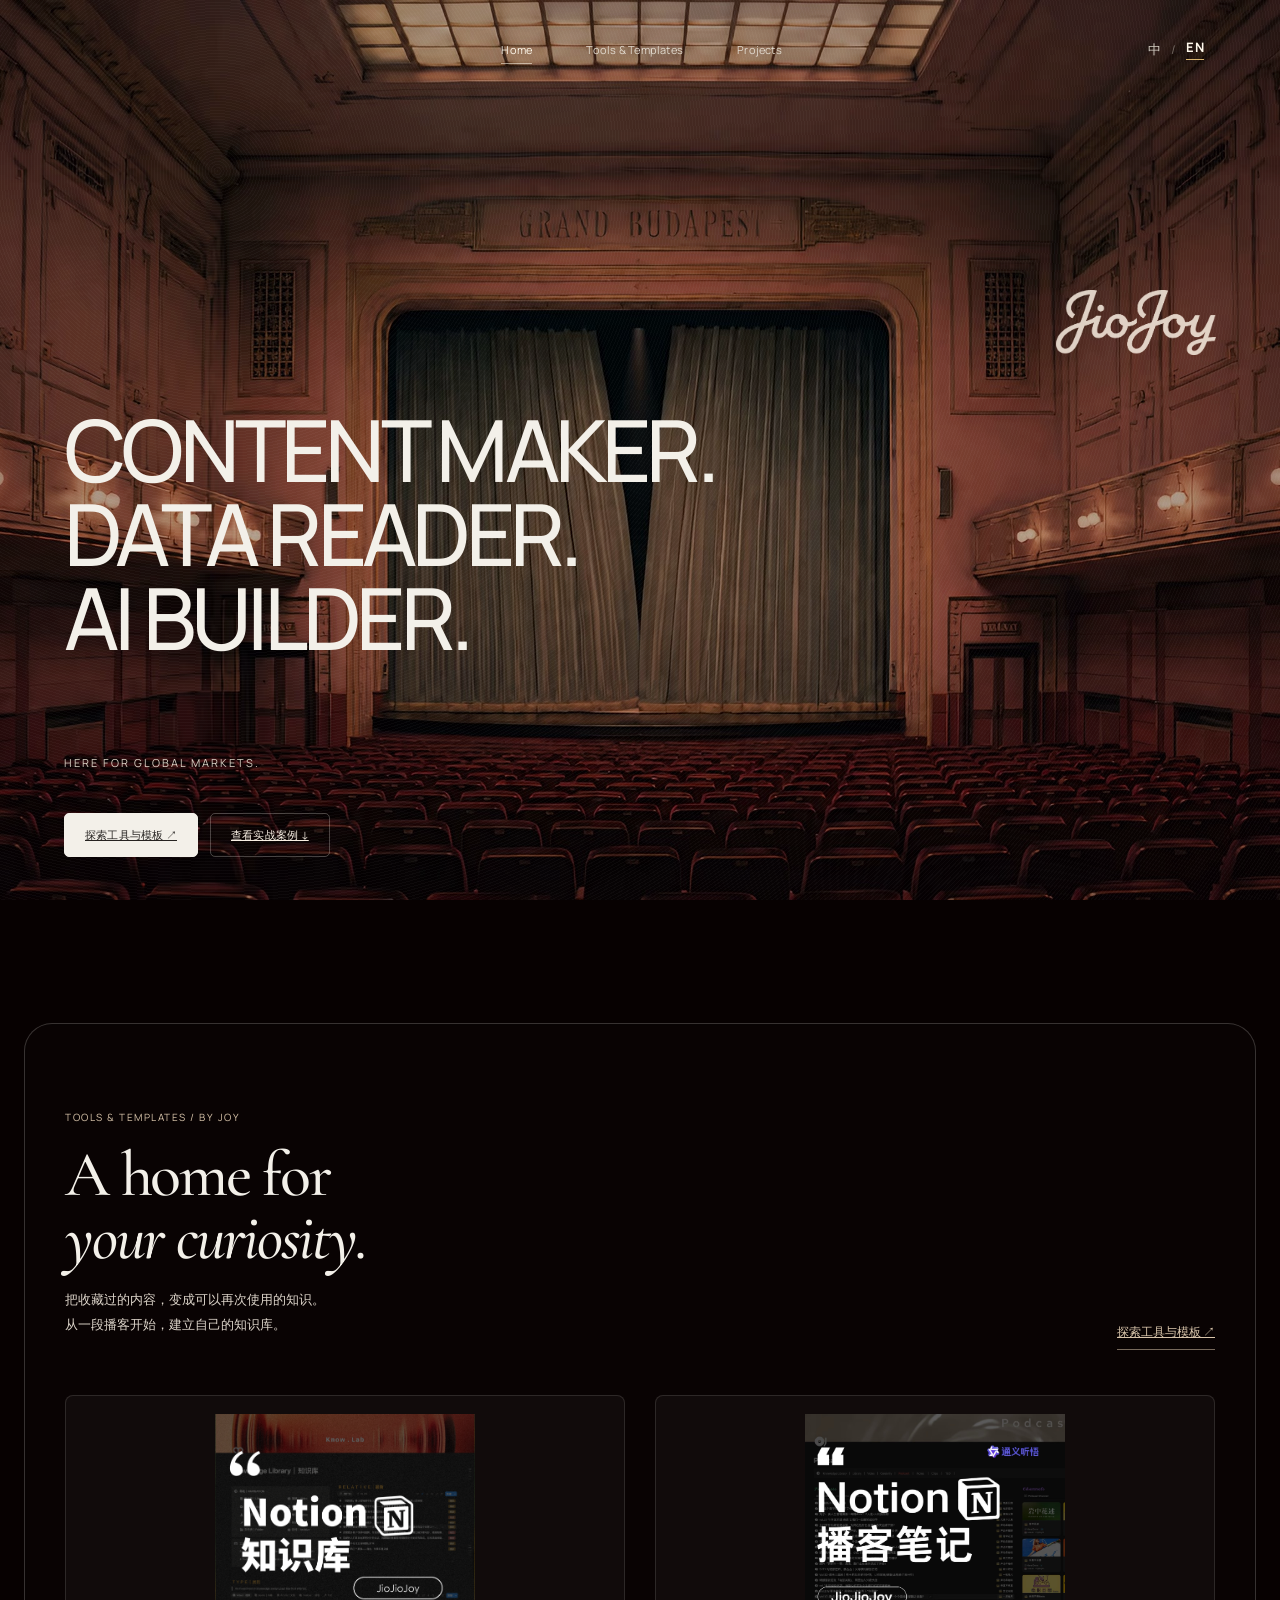
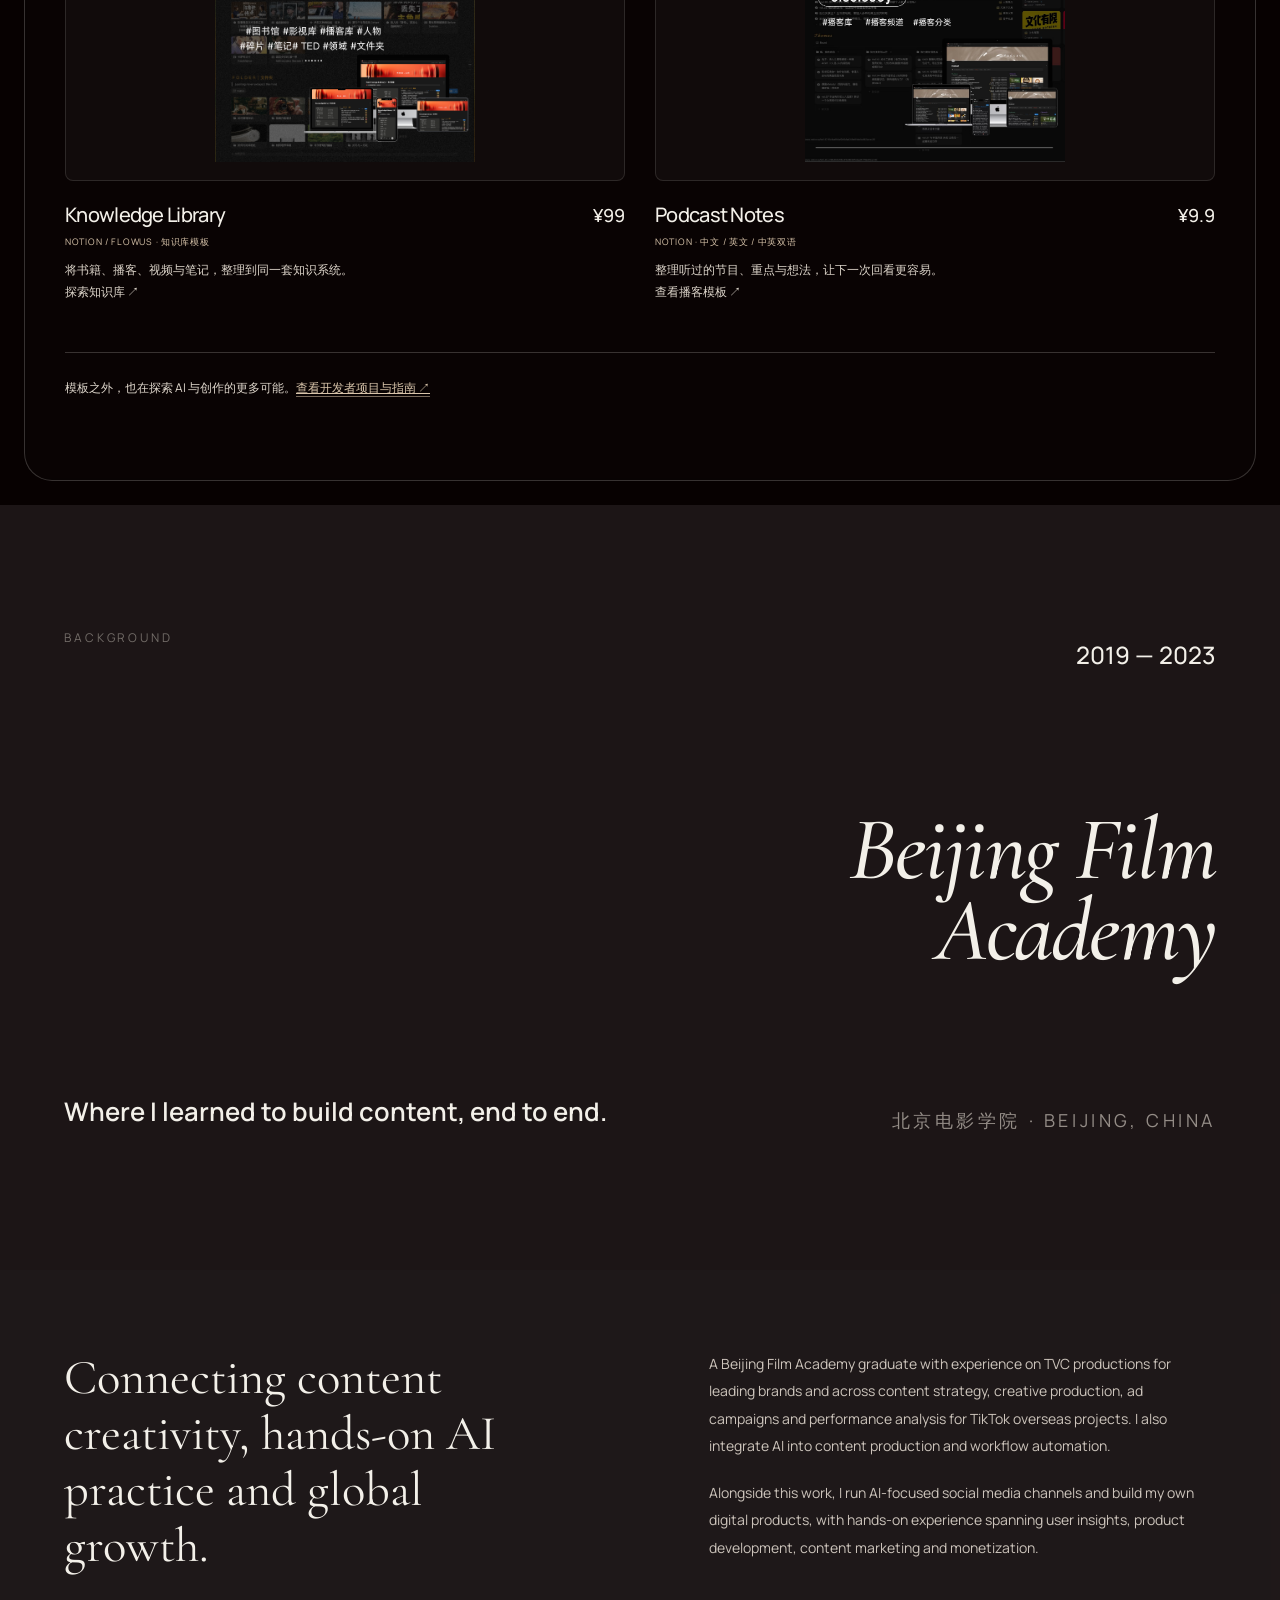
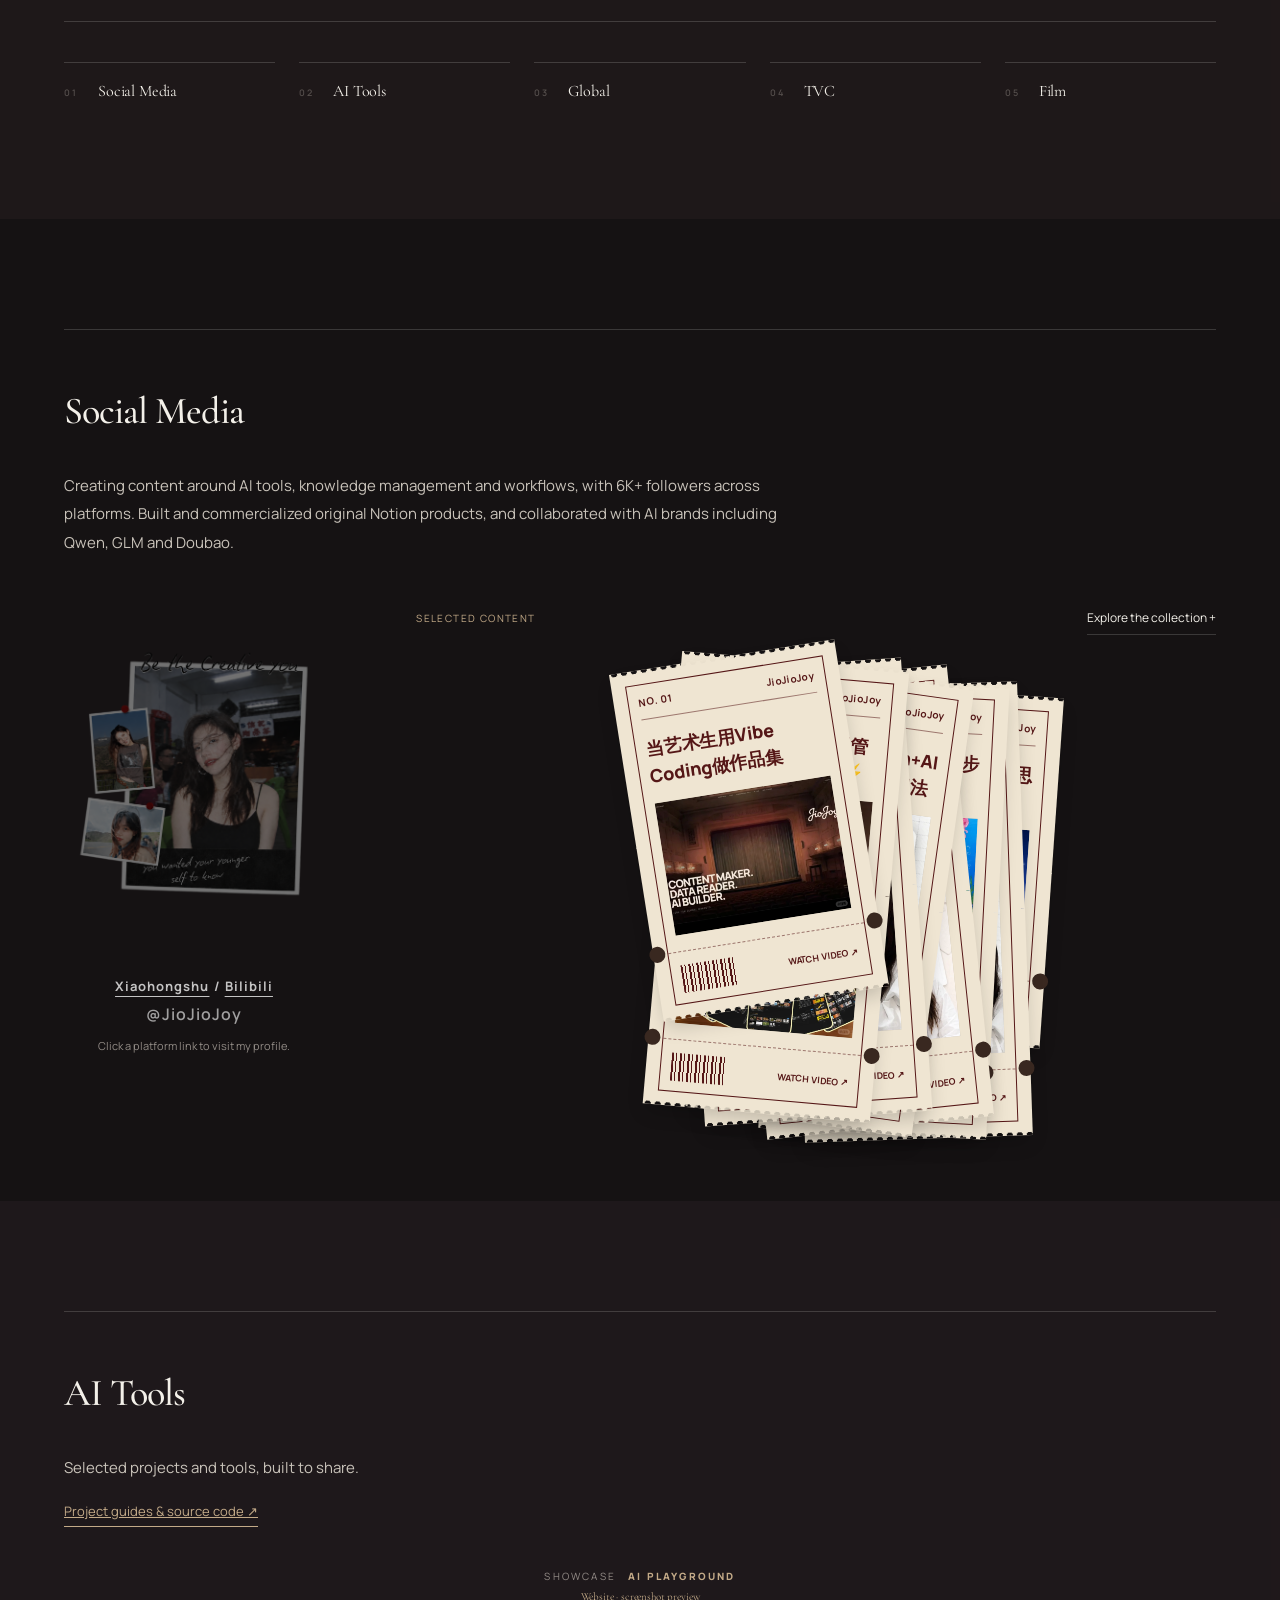
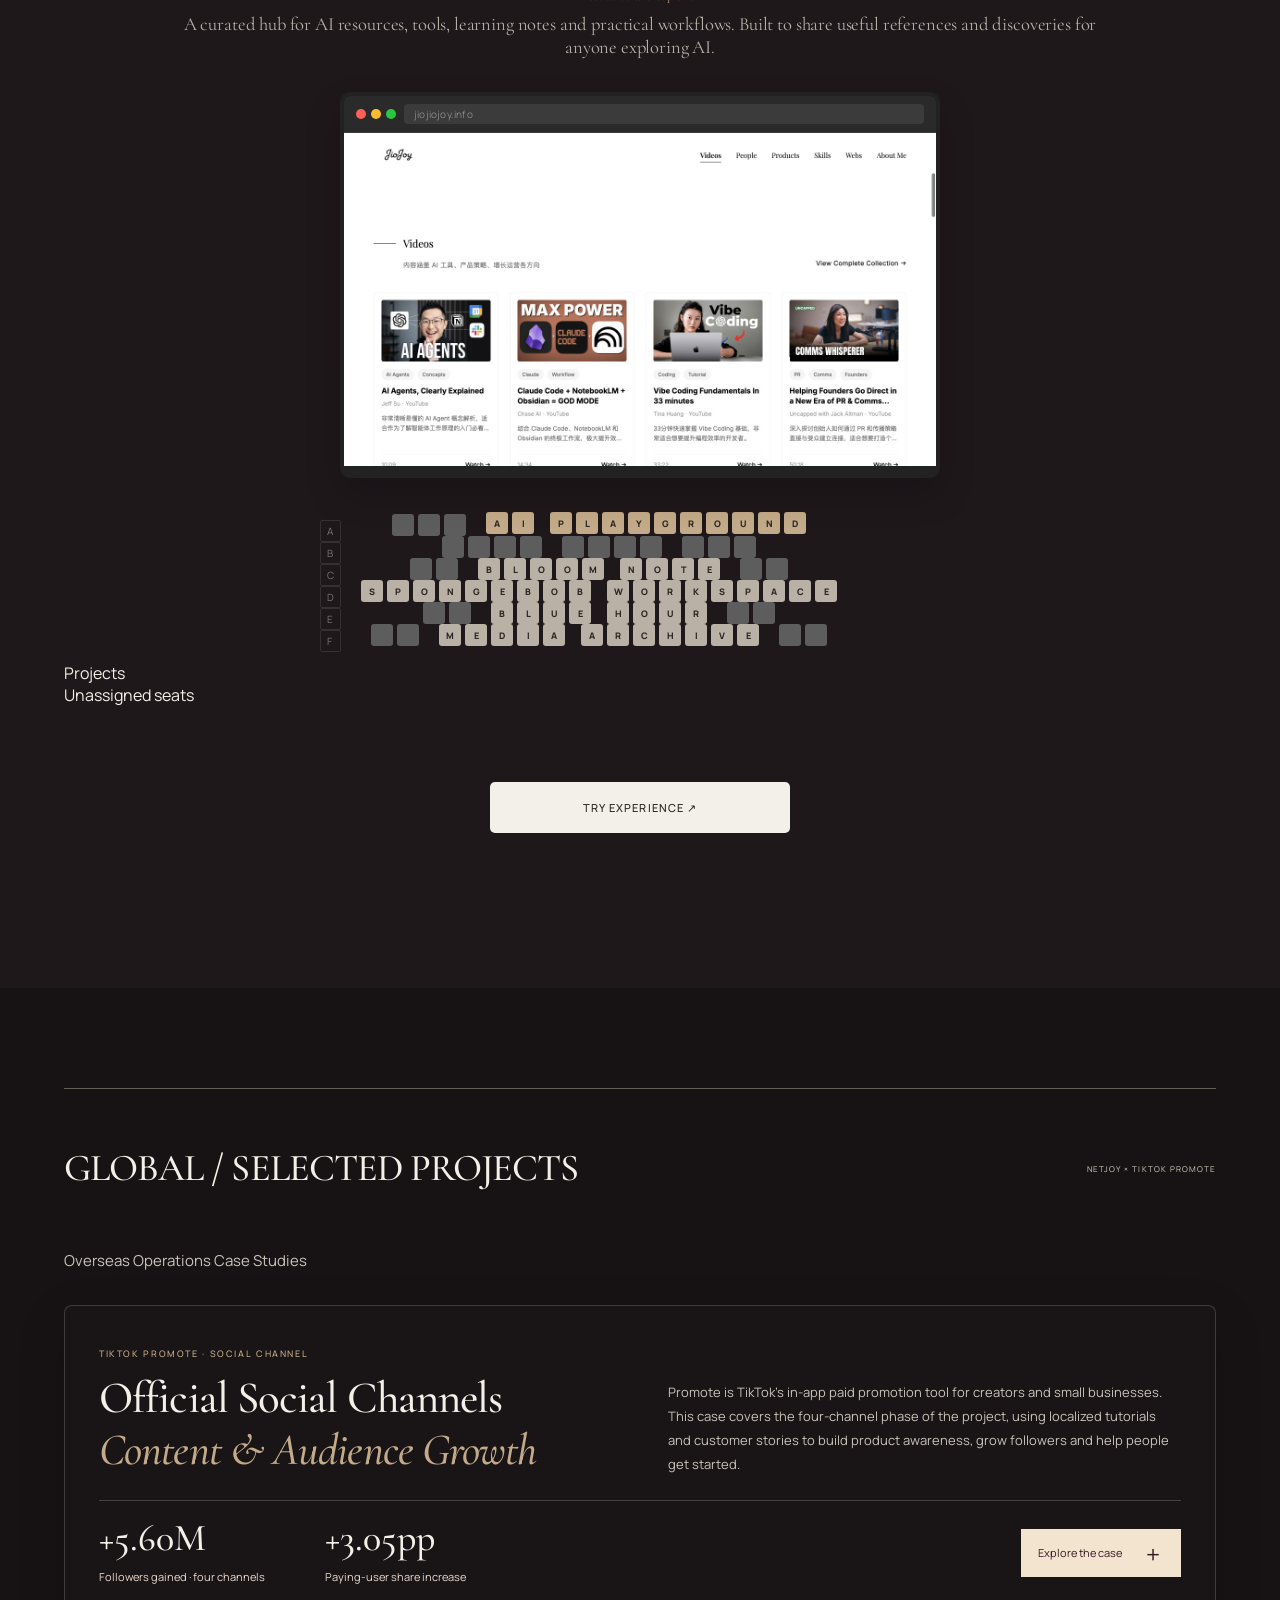
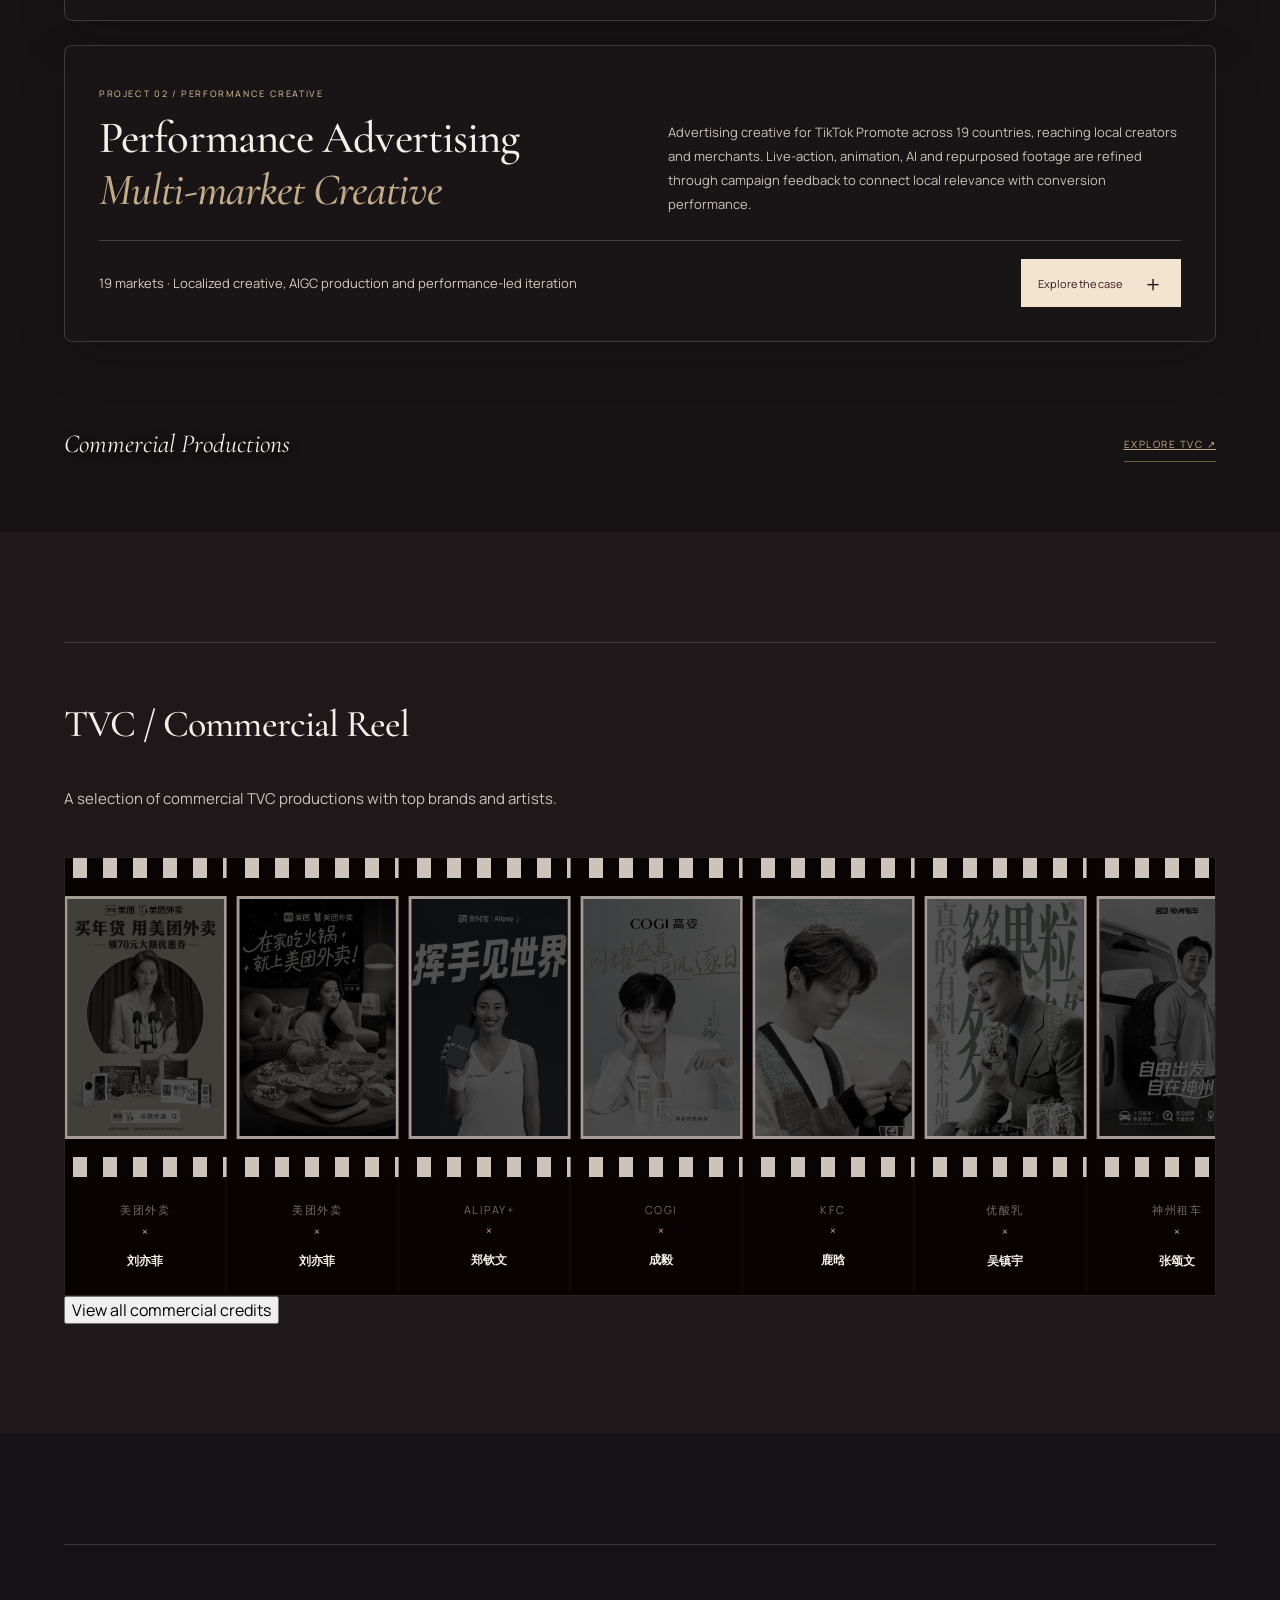
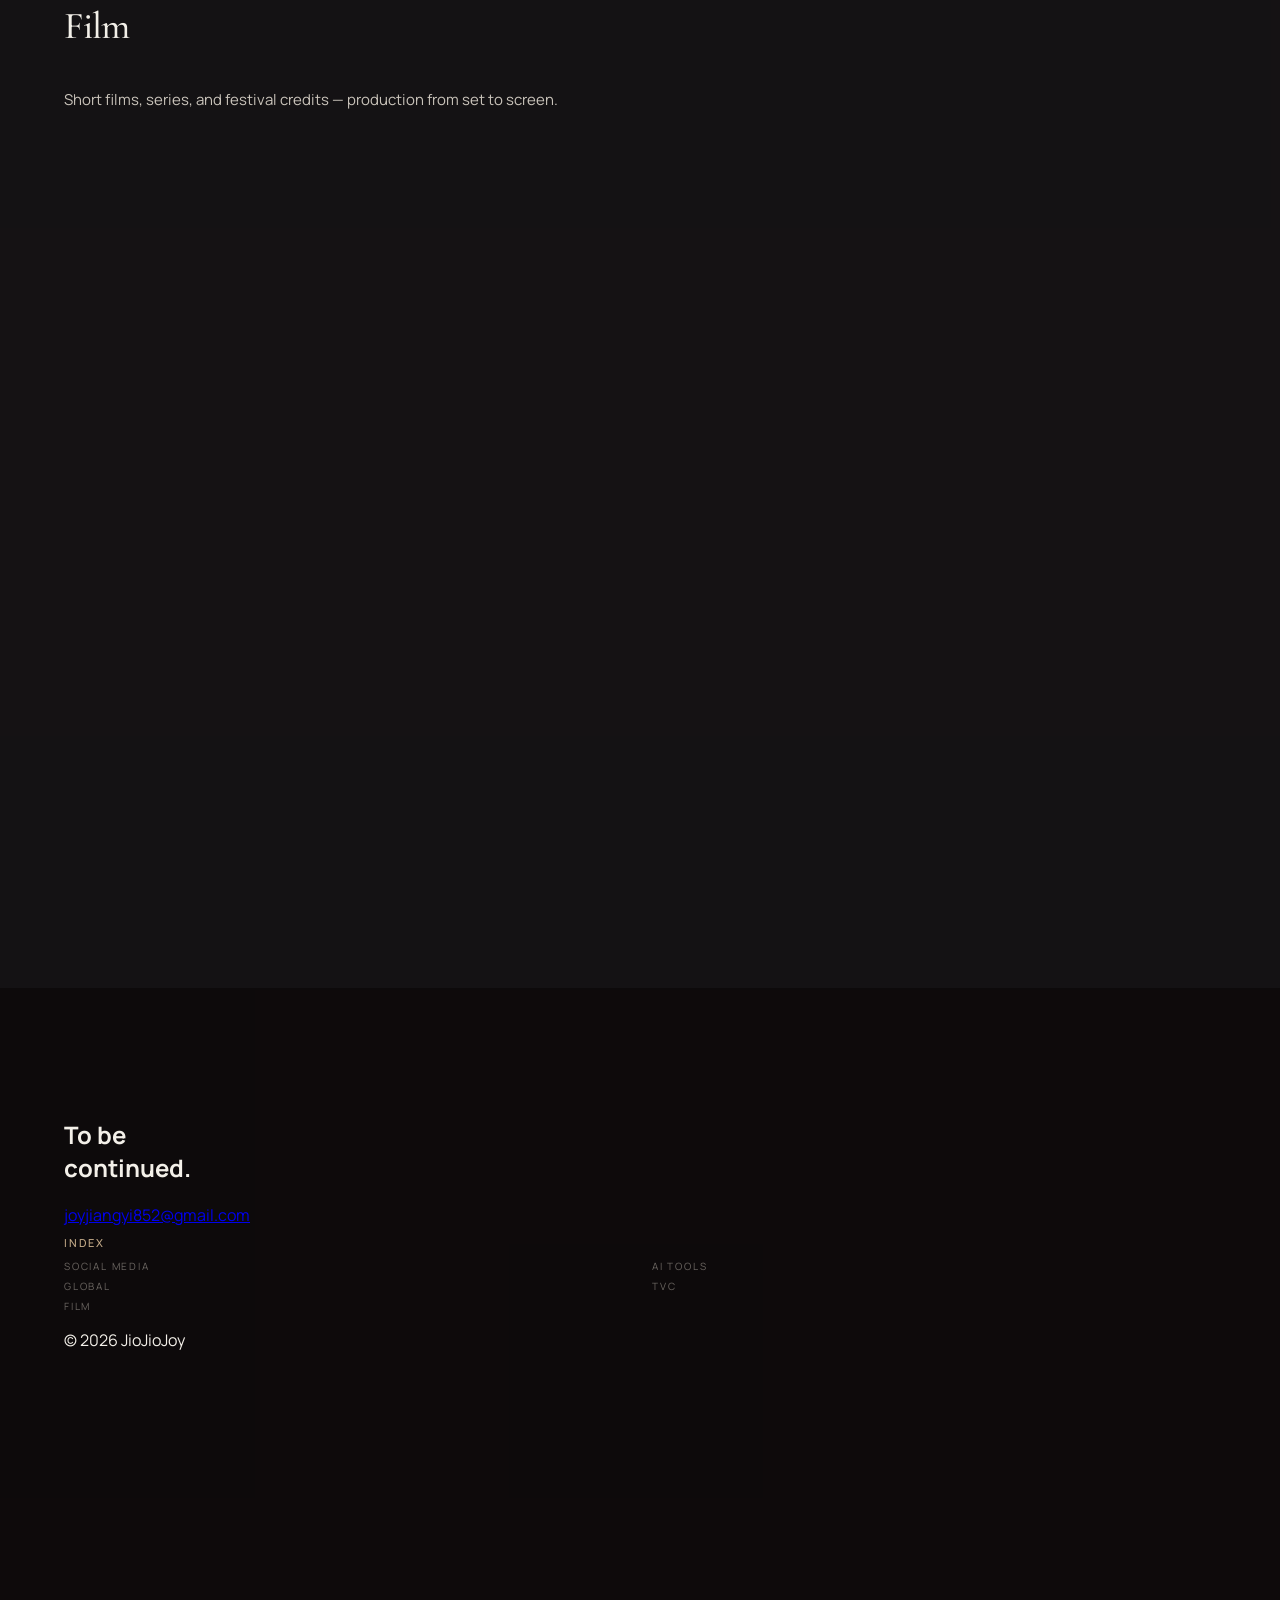
==== commit 88412379: "Publish unified portfolio, template storefront and consent-based analytics" ====
--- a/index.html
+++ b/index.html
@@ -1185,8 +1185,11 @@
 }
 </style>
 <link rel="stylesheet" href="preview-global.css?v=20261019-subtitles">
+<link rel="stylesheet" href="products/home-products.css">
+<link rel="stylesheet" href="/site-design.css?v=20261026" />
+<script src="/analytics.js" defer></script>
 </head>
-<body>
+<body class="portfolio-home">
 <div class="ambient" aria-hidden="true">
   <video id="hero-video" muted playsinline webkit-playsinline preload="auto" poster="assets/bg-mobile-poster.jpg">
     <source src="assets/bg-15s.mp4" type="video/mp4" />
@@ -1195,10 +1198,7 @@
 <div class="grain" aria-hidden="true"></div>
 
 <header class="fixed inset-x-0 top-0 z-30 px-5 py-4 md:px-8">
-  <nav class="cinema-header" aria-label="Main navigation"><a class="cinema-wordmark" href="#top">JIOJIOJOY</a><div class="header-controls"><button type="button" id="language-toggle" class="language-switch" aria-label="切换为中文"><span data-lang="zh">中</span><i aria-hidden="true">/</i><span data-lang="en">EN</span></button><div class="nav-ticket" id="nav-ticket" hidden>
-<div class="ticket-main"><button type="button" class="ticket-current" id="chapter-picker" aria-expanded="false" aria-controls="chapter-popover"><span id="chapter-icon" class="chapter-icon" aria-hidden="true"><svg viewBox="0 0 24 24" fill="none" stroke="currentColor" stroke-width="1.35" stroke-linecap="square" stroke-linejoin="miter" aria-hidden="true"><path d="M5 18V6h14v12M9 18V9h6v9M3 20h18"/><path d="M5 4h14"/></svg></span><span><small>NOW SHOWING</small><strong id="chapter-current-label">INTRO</strong></span><span class="ticket-chevron" aria-hidden="true">⌄</span></button><button type="button" id="ticket-menu" class="ticket-menu" aria-label="Open chapter menu" aria-expanded="false" aria-controls="chapter-popover"><span></span><span></span><span></span></button></div>
-<div class="ticket-meta"><span id="chapter-position">01 / 09</span><button type="button" id="contact-btn">CONTACT ↗</button></div>
-<div id="chapter-popover" class="chapter-popover" hidden><p class="ticket-menu-label">SELECT A CHAPTER</p><a href="#top" class="chapter-option" data-chapter="top"><span class="chapter-icon" aria-hidden="true"><svg viewBox="0 0 24 24" fill="none" stroke="currentColor" stroke-width="1.35" stroke-linecap="square" stroke-linejoin="miter" aria-hidden="true"><path d="M5 18V6h14v12M9 18V9h6v9M3 20h18"/><path d="M5 4h14"/></svg></span><span class="chapter-label">Intro</span></a><a href="#origin" class="chapter-option" data-chapter="origin"><span class="chapter-icon" aria-hidden="true"><svg viewBox="0 0 24 24" fill="none" stroke="currentColor" stroke-width="1.35" stroke-linecap="square" stroke-linejoin="miter" aria-hidden="true"><path d="M4 9h16M6 9v9m6-9v9m6-9v9M4 20h16M3 6l9-3 9 3"/></svg></span><span class="chapter-label">Beijing Film Academy</span></a><a href="#overview" class="chapter-option" data-chapter="overview"><span class="chapter-icon" aria-hidden="true"><svg viewBox="0 0 24 24" fill="none" stroke="currentColor" stroke-width="1.35" stroke-linecap="square" stroke-linejoin="miter" aria-hidden="true"><path d="M5 4h14v16H5zM8 8h8M8 12h8M8 16h5"/></svg></span><span class="chapter-label">Overview</span></a><a href="#influencer" class="chapter-option" data-chapter="influencer"><span class="chapter-icon" aria-hidden="true"><svg viewBox="0 0 24 24" fill="none" stroke="currentColor" stroke-width="1.35" stroke-linecap="square" stroke-linejoin="miter" aria-hidden="true"><rect x="8" y="3" width="8" height="12" rx="4"/><path d="M5 11a7 7 0 0 0 14 0M12 18v3M8 21h8M10 7h4M10 10h4"/></svg></span><span class="chapter-label">Social Media</span></a><a href="#lab" class="chapter-option" data-chapter="lab"><span class="chapter-icon" aria-hidden="true"><svg viewBox="0 0 24 24" fill="none" stroke="currentColor" stroke-width="1.35" stroke-linecap="square" stroke-linejoin="miter" aria-hidden="true"><path d="M4 4h16v13H4zM8 21h8M12 17v4M8 8l3 3-3 3M13 14h3"/></svg></span><span class="chapter-label">AI Tools</span></a><a href="#feeds" class="chapter-option" data-chapter="feeds"><span class="chapter-icon" aria-hidden="true"><svg viewBox="0 0 24 24" fill="none" stroke="currentColor" stroke-width="1.35" stroke-linecap="square" stroke-linejoin="miter" aria-hidden="true"><ellipse cx="12" cy="12" rx="10" ry="7"/><ellipse cx="12" cy="12" rx="4" ry="7"/><path d="M2 12h20"/></svg></span><span class="chapter-label">Global</span></a><a href="#commercial" class="chapter-option" data-chapter="commercial"><span class="chapter-icon" aria-hidden="true"><svg viewBox="0 0 24 24" fill="none" stroke="currentColor" stroke-width="1.35" stroke-linecap="square" stroke-linejoin="miter" aria-hidden="true"><path d="M3 9h18v11H3zM3 9V4h18v5M7 4l-3 5M13 4l-3 5M19 4l-3 5"/></svg></span><span class="chapter-label">TVC</span></a><a href="#film" class="chapter-option" data-chapter="film"><span class="chapter-icon" aria-hidden="true"><svg viewBox="0 0 24 24" fill="none" stroke="currentColor" stroke-width="1.35" stroke-linecap="square" stroke-linejoin="miter" aria-hidden="true"><circle cx="8" cy="6" r="3"/><circle cx="16" cy="6" r="3"/><path d="M4 11h13v9H4zM17 14l4-2v7l-4-2"/></svg></span><span class="chapter-label">Film</span></a><a href="#contact" class="chapter-option" data-chapter="contact"><span class="chapter-icon" aria-hidden="true"><svg viewBox="0 0 24 24" fill="none" stroke="currentColor" stroke-width="1.35" stroke-linecap="square" stroke-linejoin="miter" aria-hidden="true"><path d="M3 5h18v14H3zM3 6l9 7 9-7"/></svg></span><span class="chapter-label">Contact</span></a><div class="ticket-project-links"><p class="ticket-menu-label">GLOBAL / PROJECTS</p><a href="#global-social" data-open-project="global-social">01 · Social Channel <span>↗</span></a><a href="#global-smb" data-open-project="global-smb">02 · Performance Creative <span>↗</span></a></div></div></div></div></nav>
+  <nav class="cinema-header site-navigation" aria-label="Main navigation"><a class="cinema-wordmark" href="#top">JIOJIOJOY</a><div class="site-links"><a href="/" aria-current="page"><span class="copy-en">Home</span><span class="copy-zh">首页</span></a><a href="/products/"><span class="copy-en">Tools &amp; Templates</span><span class="copy-zh">工具与模板</span></a><a href="/developers/"><span class="copy-en">Projects</span><span class="copy-zh">开发者与项目</span></a></div><div class="header-controls"><button type="button" id="language-toggle" class="language-switch" aria-label="切换为中文"><span data-lang="zh">中</span><i aria-hidden="true">/</i><span data-lang="en">EN</span></button></div></nav>
 
   <!-- ── Contact Drop Popup ── -->
   <div id="contact-popup" style="
@@ -1254,6 +1254,11 @@
     });
   </script>
 </header>
+<div class="nav-ticket" id="nav-ticket" hidden>
+<div class="ticket-main"><button type="button" class="ticket-current" id="chapter-picker" aria-expanded="false" aria-controls="chapter-popover"><span id="chapter-icon" class="chapter-icon" aria-hidden="true"><svg viewBox="0 0 24 24" fill="none" stroke="currentColor" stroke-width="1.35" stroke-linecap="square" stroke-linejoin="miter" aria-hidden="true"><path d="M5 18V6h14v12M9 18V9h6v9M3 20h18"/><path d="M5 4h14"/></svg></span><span><small>NOW SHOWING</small><strong id="chapter-current-label">INTRO</strong></span><span class="ticket-chevron" aria-hidden="true">⌄</span></button><button type="button" id="ticket-menu" class="ticket-menu" aria-label="Open chapter menu" aria-expanded="false" aria-controls="chapter-popover"><span></span><span></span><span></span></button></div>
+<div class="ticket-meta"><span id="chapter-position">01 / 09</span><button type="button" id="contact-btn">CONTACT ↗</button></div>
+<div id="chapter-popover" class="chapter-popover" hidden><p class="ticket-menu-label">SELECT A CHAPTER</p><a href="#top" class="chapter-option" data-chapter="top"><span class="chapter-icon" aria-hidden="true"><svg viewBox="0 0 24 24" fill="none" stroke="currentColor" stroke-width="1.35" stroke-linecap="square" stroke-linejoin="miter" aria-hidden="true"><path d="M5 18V6h14v12M9 18V9h6v9M3 20h18"/><path d="M5 4h14"/></svg></span><span class="chapter-label">Intro</span></a><a href="#products" class="chapter-option" data-chapter="products"><span class="chapter-icon" aria-hidden="true"><svg viewBox="0 0 24 24" fill="none" stroke="currentColor" stroke-width="1.35"><path d="M4 4h7v16H4zM14 4h6v16h-6z"/></svg></span><span class="chapter-label">Tools & Templates</span></a><a href="#origin" class="chapter-option" data-chapter="origin"><span class="chapter-icon" aria-hidden="true"><svg viewBox="0 0 24 24" fill="none" stroke="currentColor" stroke-width="1.35" stroke-linecap="square" stroke-linejoin="miter" aria-hidden="true"><path d="M4 9h16M6 9v9m6-9v9m6-9v9M4 20h16M3 6l9-3 9 3"/></svg></span><span class="chapter-label">Beijing Film Academy</span></a><a href="#overview" class="chapter-option" data-chapter="overview"><span class="chapter-icon" aria-hidden="true"><svg viewBox="0 0 24 24" fill="none" stroke="currentColor" stroke-width="1.35" stroke-linecap="square" stroke-linejoin="miter" aria-hidden="true"><path d="M5 4h14v16H5zM8 8h8M8 12h8M8 16h5"/></svg></span><span class="chapter-label">Overview</span></a><a href="#influencer" class="chapter-option" data-chapter="influencer"><span class="chapter-icon" aria-hidden="true"><svg viewBox="0 0 24 24" fill="none" stroke="currentColor" stroke-width="1.35" stroke-linecap="square" stroke-linejoin="miter" aria-hidden="true"><rect x="8" y="3" width="8" height="12" rx="4"/><path d="M5 11a7 7 0 0 0 14 0M12 18v3M8 21h8M10 7h4M10 10h4"/></svg></span><span class="chapter-label">Social Media</span></a><a href="#lab" class="chapter-option" data-chapter="lab"><span class="chapter-icon" aria-hidden="true"><svg viewBox="0 0 24 24" fill="none" stroke="currentColor" stroke-width="1.35" stroke-linecap="square" stroke-linejoin="miter" aria-hidden="true"><path d="M4 4h16v13H4zM8 21h8M12 17v4M8 8l3 3-3 3M13 14h3"/></svg></span><span class="chapter-label">AI Tools</span></a><a href="#feeds" class="chapter-option" data-chapter="feeds"><span class="chapter-icon" aria-hidden="true"><svg viewBox="0 0 24 24" fill="none" stroke="currentColor" stroke-width="1.35" stroke-linecap="square" stroke-linejoin="miter" aria-hidden="true"><ellipse cx="12" cy="12" rx="10" ry="7"/><ellipse cx="12" cy="12" rx="4" ry="7"/><path d="M2 12h20"/></svg></span><span class="chapter-label">Global</span></a><a href="#commercial" class="chapter-option" data-chapter="commercial"><span class="chapter-icon" aria-hidden="true"><svg viewBox="0 0 24 24" fill="none" stroke="currentColor" stroke-width="1.35" stroke-linecap="square" stroke-linejoin="miter" aria-hidden="true"><path d="M3 9h18v11H3zM3 9V4h18v5M7 4l-3 5M13 4l-3 5M19 4l-3 5"/></svg></span><span class="chapter-label">TVC</span></a><a href="#film" class="chapter-option" data-chapter="film"><span class="chapter-icon" aria-hidden="true"><svg viewBox="0 0 24 24" fill="none" stroke="currentColor" stroke-width="1.35" stroke-linecap="square" stroke-linejoin="miter" aria-hidden="true"><circle cx="8" cy="6" r="3"/><circle cx="16" cy="6" r="3"/><path d="M4 11h13v9H4zM17 14l4-2v7l-4-2"/></svg></span><span class="chapter-label">Film</span></a><a href="#contact" class="chapter-option" data-chapter="contact"><span class="chapter-icon" aria-hidden="true"><svg viewBox="0 0 24 24" fill="none" stroke="currentColor" stroke-width="1.35" stroke-linecap="square" stroke-linejoin="miter" aria-hidden="true"><path d="M3 5h18v14H3zM3 6l9 7 9-7"/></svg></span><span class="chapter-label">Contact</span></a><div class="ticket-project-links"><p class="ticket-menu-label">GLOBAL / PROJECTS</p><a href="#global-social" data-open-project="global-social">01 · Social Channel <span>↗</span></a><a href="#global-smb" data-open-project="global-smb">02 · Performance Creative <span>↗</span></a></div></div></div>
+
 
 <main class="page">
   <section id="top" class="section flex items-end">
@@ -1262,7 +1267,7 @@
         <!-- Left: title + tagline, bottom aligned -->
         <div style="display:flex; flex-direction:column; justify-content:flex-end;">
           <h1 class="display max-w-[720px] text-[clamp(38px,6.2vw,88px)]" data-reveal style="--d:.08">Content maker.<br />Data reader.<br />AI builder.</h1>
-          <p style="margin-top:24px; font-size:clamp(13px,1.4vw,18px); letter-spacing:.2em; text-transform:uppercase; color:rgba(248,239,227,.5);" data-reveal style="--d:.14">Here for global markets.</p>
+          <p style="margin-top:24px; font-size:clamp(13px,1.4vw,18px); letter-spacing:.2em; text-transform:uppercase; color:rgba(248,239,227,.5);" data-reveal style="--d:.14">Here for global markets.</p><div class="home-hero-actions"><a href="products/index.html">探索工具与模板 ↗</a><a href="#feeds">查看实战案例 ↓</a></div>
         </div>
         <!-- Right: logo at top-third, enter at bottom -->
         <div style="display:flex; flex-direction:column; justify-content:space-between; align-items:flex-end; padding-top:8vh;">
@@ -1274,6 +1279,8 @@
       </div>
     </div>
   </section>
+
+<section id="products" class="shop-feature"><div class="shop-feature-inner"><div class="shop-feature-head"><div><small>TOOLS & TEMPLATES / BY JOY</small><h2>A home for<br><em>your curiosity.</em></h2><p>把收藏过的内容，变成可以再次使用的知识。<br>从一段播客开始，建立自己的知识库。</p></div><a href="products/index.html">探索工具与模板 ↗</a></div><div class="shop-feature-grid"><a class="shop-feature-card" href="products/knowledge-library.html"><div class="shop-feature-art merchandise"><img src="assets/products/knowledge-gallery/notion-cover.png" alt="Notion 知识库正式商品封面" width="1242" height="1660" loading="lazy"></div><div class="shop-feature-caption"><h3>Knowledge Library</h3><strong>¥99</strong></div><div class="shop-feature-meta">NOTION / FLOWUS · 知识库模板</div><p>将书籍、播客、视频与笔记，整理到同一套知识系统。<br>探索知识库 ↗</p></a><a class="shop-feature-card" href="products/podcast-notes.html"><div class="shop-feature-art merchandise"><img src="assets/products/podcast-gallery/01.jpg" alt="Notion 播客笔记正式商品封面" width="1440" height="1926" loading="lazy"></div><div class="shop-feature-caption"><h3>Podcast Notes</h3><strong>¥9.9</strong></div><div class="shop-feature-meta">NOTION · 中文 / 英文 / 中英双语</div><p>整理听过的节目、重点与想法，让下一次回看更容易。<br>查看播客模板 ↗</p></a></div><div class="shop-feature-bottom">模板之外，也在探索 AI 与创作的更多可能。<a href="/developers/">查看开发者项目与指南 ↗</a></div></div></section>
 
   <section id="origin" class="section" style="min-height:100svh; padding: clamp(60px,8vh,120px) clamp(24px,5vw,72px);">
     <div style="display:grid; grid-template-columns:1fr 1fr; min-height:calc(100svh - clamp(160px,20vw,256px));">
@@ -1358,7 +1365,7 @@
     <div class="section-inner" style="max-width: 1200px; margin: 0 auto; width:100%;">
       <div class="rule mb-12 pt-5" data-reveal>
         <p class="eyebrow">AI Tools</p>
-        <p class="section-subtitle"><span class="copy-en">Selected projects and tools, built to share.</span><span class="copy-zh">已公开分享的产品与工具。</span></p>
+        <p class="section-subtitle"><span class="copy-en">Selected projects and tools, built to share.</span><span class="copy-zh">已公开分享的产品与工具。</span></p><a href="/developers/" style="display:inline-block;margin-top:20px;color:var(--gold);font-size:13px;border-bottom:1px solid;padding-bottom:6px"><span class="copy-en">Project guides & source code ↗</span><span class="copy-zh">项目上手指南与源码 ↗</span></a>
       </div>
 
 <div class="cinema-paradise" data-reveal>
@@ -1654,7 +1661,7 @@
         const projectDesc = document.getElementById('current-project-desc');
         const projects = {
           'blue-hour': {name:'Blue Hour · 蓝调时刻', url:'https://joyjiangyi.github.io/blue-hour/', image:'assets/blue-hour-preview.png', experience:true, label:'joyjiangyi.github.io/blue-hour', en:'A cinematic blue-hour experience with glass silhouettes and gesture-driven star rain. Open the experience and allow camera access to step into the scene.', zh:'以蓝调时刻为背景的电影感交互体验，通过摄像头呈现玻璃人物与手势星雨。打开体验并允许摄像头访问，即可进入画面。'},
-          'media-archive': {name:'Media archive', url:'https://gkhjmvgg45.feishu.cn/wiki/PdA1wRcWaih9IzkVzaxcTD1Nnvf', image:'assets/media-archive-github.png', label:'github.com/joyjiangyi/media-archive-notebooklm', en:'A video and podcast archive workflow that turns source material into Markdown notes ready for NotebookLM analysis, with Xiaoyuzhou audio extraction.', zh:'将视频与播客素材整理成可供 NotebookLM 分析的 Markdown 笔记，支持小宇宙音频提取，让内容收藏衔接到学习与归档。'},
+          'media-archive': {name:'Media archive', url:'https://gkhjmvgg45.feishu.cn/wiki/PdA1wRcWaih9IzkVzaxcTD1Nnvf', image:'assets/media-archive-github.png', label:'Feishu · Usage guide', en:'A video and podcast archive workflow that turns source material into Markdown notes ready for NotebookLM analysis, with Xiaoyuzhou audio extraction.', zh:'将视频与播客素材整理成可供 NotebookLM 分析的 Markdown 笔记，支持小宇宙音频提取，让内容收藏衔接到学习与归档。'},
           'ai-sharing': {name:'AI Playground', url:'https://jiojiojoy.info', image:'assets/ai/playground.jpg', experience:true, label:'jiojiojoy.info', en:'A curated hub for AI resources, tools, learning notes and practical workflows. Built to share useful references and discoveries for anyone exploring AI.', zh:'汇集 AI 资源、工具、学习笔记与实用工作流，分享探索 AI 过程中的参考资料与发现。'},
           'bloom-note': {name:'Bloom Note · 花笺', url:'https://joyjiangyi.github.io/bloom-note/', embed:'https://joyjiangyi.github.io/bloom-note/', label:'joyjiangyi.github.io/bloom-note', en:'A vibe-coded floral inspiration website with bouquet references, seasonal flowers and care notes. Image uploads offer local previews; AI bouquet generation is not yet available.', zh:'用 Vibe Coding 构建的花艺灵感网站，收录花束灵感、当季花材与养护手记。支持图片本地预览，AI 花束生成尚未开放。'},
           'spongebob-workspace': {name:'SpongeBob Workspace', url:'https://gkhjmvgg45.feishu.cn/wiki/NoniwwS8UikxTekltyMc2d3GnMc?from=from_copylink', image:'assets/spongebob-workspace-preview.jpg', label:'SpongeBob Workspace · Visual AI Workspace', en:'A local-first visual AI workspace that maps projects, skills and resources. Privacy-aware scanning keeps every scan private and user-approved.', zh:'本地优先的可视化 AI 工作台，将项目、技能与资源整合为可浏览的地图。扫描过程保护隐私，并由用户授权。'},
@@ -2495,6 +2502,7 @@
     'Global': '全球内容',
     'AI Tools': 'AI 工具',
     'Social Media': '社交媒体',
+    'Tools & Templates': '工具与模板',
     'Influencer': '自媒体',
     'Contact': '联系我',
     'Content maker.': '内容创作者。',
@@ -2779,5 +2787,14 @@
  collection.addEventListener('keydown',event=>{if(event.key==='Escape'){setOpen(false);toggle.focus();}});
 })();
 </script>
+<script>
+(() => {
+  const header = document.querySelector('body > header');
+  let pending = false;
+  const update = () => { header.classList.toggle('is-scrolled', window.scrollY > 64); pending = false; };
+  window.addEventListener('scroll', () => { if (!pending) { pending = true; requestAnimationFrame(update); } }, { passive: true });
+  update();
+})();
+</script>
 </body>
 </html>
--- a/products/home-products.css
+++ b/products/home-products.css
@@ -0,0 +1,196 @@
+.home-product-link {
+  color: #f8efe3 !important;
+  font:
+    600 11px Manrope,
+    sans-serif;
+  letter-spacing: 0.05em;
+  padding: 9px 13px;
+  border: 1px solid #d8b46d66;
+  background: #170407c9;
+  text-decoration: none;
+  pointer-events: auto;
+  white-space: nowrap;
+}
+.home-hero-actions {
+  display: flex;
+  flex-wrap: wrap;
+  gap: 14px;
+  margin-top: 30px;
+}
+.home-hero-actions a {
+  font-size: 12px;
+  letter-spacing: 0.08em;
+  padding: 13px 20px;
+  border: 1px solid #d8b46d99;
+  color: #f8efe3;
+}
+.home-hero-actions a:first-child {
+  background: #f8efe3;
+  color: #4a1620;
+  border-color: #f8efe3;
+}
+#products.shop-feature {
+  background: #f6f2ea;
+  color: #292723;
+  position: relative;
+  z-index: 2;
+  padding: 90px max(6%, 24px);
+  min-height: 0;
+  scroll-margin-top: 0;
+}
+.shop-feature-inner {
+  max-width: 1180px;
+  margin: auto;
+}
+.shop-feature-head {
+  display: flex;
+  align-items: end;
+  justify-content: space-between;
+  gap: 30px;
+  margin-bottom: 38px;
+}
+.shop-feature-head small {
+  font-size: 11px;
+  letter-spacing: 0.18em;
+  color: #721e2c;
+}
+.shop-feature-head h2 {
+  font-family: "Cormorant Garamond", Georgia, "Songti SC", serif;
+  font-size: clamp(40px, 5vw, 68px);
+  line-height: 1.05;
+  font-weight: 500;
+  margin: 18px 0;
+}
+.shop-feature-head p {
+  color: #716b62;
+  font-size: 14px;
+  line-height: 1.9;
+}
+.shop-feature-head > a {
+  font-size: 12px;
+  white-space: nowrap;
+  border-bottom: 1px solid #721e2c;
+  padding-bottom: 8px;
+  color: #721e2c;
+}
+.shop-feature-grid {
+  display: grid;
+  grid-template-columns: 1.2fr 1fr;
+  gap: 28px;
+}
+.shop-feature-card {
+  display: block;
+  min-width: 0;
+  color: #292723;
+}
+.shop-feature-art {
+  padding: 30px 24px;
+  background: #6c2732;
+  aspect-ratio: 1.65;
+  display: flex;
+  align-items: center;
+  overflow: hidden;
+}
+.shop-feature-card:nth-child(2) .shop-feature-art {
+  background: #c6c5b5;
+}
+.shop-feature-art img {
+  width: 100%;
+  height: auto;
+  box-shadow: 0 15px 28px #0004;
+  transform: rotate(-2deg);
+  transition: transform 0.3s;
+}
+.shop-feature-card:nth-child(2) img {
+  transform: rotate(2deg);
+}
+.shop-feature-card:hover img {
+  transform: rotate(0);
+}
+.shop-feature-caption {
+  display: flex;
+  justify-content: space-between;
+  gap: 20px;
+  margin-top: 22px;
+}
+.shop-feature-caption h3 {
+  font-family: "Cormorant Garamond", Georgia, serif;
+  font-size: 31px;
+  line-height: 1.2;
+  font-weight: 600;
+  margin: 0;
+}
+.shop-feature-caption strong {
+  font-family: Georgia, serif;
+  font-size: 25px;
+  font-weight: 400;
+}
+.shop-feature-card p {
+  font-size: 13px;
+  color: #716b62;
+  line-height: 1.8;
+  margin-top: 10px;
+}
+.shop-feature-card .shop-feature-meta {
+  font-size: 10px;
+  letter-spacing: 0.08em;
+  margin-top: 8px;
+  color: #721e2c;
+}
+.shop-feature-bottom {
+  border-top: 1px solid #dcd5c9;
+  margin-top: 38px;
+  padding-top: 20px;
+  color: #716b62;
+  font-size: 12px;
+  line-height: 1.9;
+}
+.shop-feature-bottom a {
+  color: #721e2c;
+  border-bottom: 1px solid;
+}
+@media (max-width: 700px) {
+  .home-product-link {
+    font-size: 10px;
+    padding: 7px 9px;
+  }
+  .shop-feature-grid {
+    grid-template-columns: 1fr;
+    gap: 34px;
+  }
+  .shop-feature-head {
+    display: block;
+  }
+  .shop-feature-head > a {
+    display: inline-block;
+    margin-top: 12px;
+  }
+  #products.shop-feature {
+    padding: 65px 24px;
+  }
+  .home-hero-actions a {
+    font-size: 11px;
+    padding: 11px 14px;
+  }
+  .shop-feature-art {
+    aspect-ratio: 1.6;
+  }
+  .shop-feature-caption h3 {
+    font-size: 28px;
+  }
+}
+/* Keep the existing absolute language switch clear of the new entry. */
+.home-product-link {
+  position: absolute;
+  right: 104px;
+  top: 5px;
+}
+.header-controls:has(.nav-ticket:not([hidden])) .home-product-link {
+  display: none;
+}
+.shop-feature-card {
+  text-decoration: none !important;
+}
+
+.shop-feature-art.merchandise {padding:0;background:#242424;justify-content:center;position:relative;}
+.shop-feature-art.merchandise img {position:absolute;inset:0;width:100%;height:100%;object-fit:contain;box-shadow:none;transform:none;}
--- a/site-design.css
+++ b/site-design.css
@@ -0,0 +1,68 @@
+/* Shared visual language: cinema, warm paper, quiet editorial structure. */
+:root{--site-paper:#f3f0e9;--site-ink:#262321;--site-muted:#78736b;--site-line:#d9d4cb;--site-accent:#793441;--site-radius:8px;--site-gutter:clamp(22px,5vw,80px);--site-width:1320px;--site-serif:"Cormorant Garamond",Georgia,"Songti SC",serif;--site-sans:Manrope,"PingFang SC","Microsoft YaHei",sans-serif;--p-paper:var(--site-paper);--p-ink:var(--site-ink);--p-muted:var(--site-muted);--p-line:var(--site-line);--p-red:var(--site-accent);--p-gold:#9a8060;--p-serif:var(--site-serif)}
+html{scroll-padding-top:108px}body{font-family:var(--site-sans);-webkit-font-smoothing:antialiased}a,button,summary{touch-action:manipulation}a:focus-visible,button:focus-visible,summary:focus-visible{outline:2px solid #ac7b67;outline-offset:5px}.site-navigation,.portfolio-home .cinema-header{box-sizing:border-box;display:flex!important;align-items:center;justify-content:space-between;gap:24px;min-height:66px;padding:0 25px;border:1px solid #ffffff1b;border-radius:10px;background:#201c1bed;color:#f3f0e9;box-shadow:0 8px 30px #0000000a;backdrop-filter:blur(20px);-webkit-backdrop-filter:blur(20px);font-family:var(--site-sans)}
+body>.site-navigation{position:sticky;top:16px;margin:16px var(--site-gutter) 0;z-index:40}.site-wordmark,.portfolio-home .cinema-wordmark{font-size:13px;font-weight:800;letter-spacing:.14em;padding:0;color:#f3f0e9;text-decoration:none;white-space:nowrap;text-shadow:none}.site-links{display:flex;align-items:center;gap:8px;pointer-events:auto}.site-links>a{font-size:11px;letter-spacing:.02em;padding:10px 15px;color:#d3cdc3!important;white-space:nowrap;border:1px solid transparent;border-radius:5px;text-decoration:none}.site-links>a[aria-current=page]{background:#ffffff0d;color:#fff9ec!important;border-color:#ffffff16}.site-links>a:hover{background:#ffffff10;color:#fff!important;text-decoration:none}.site-contact{font-size:11px;color:#d3cdc3!important;text-decoration:none}.portfolio-home>header{padding:16px var(--site-gutter)!important;background:none!important;backdrop-filter:none!important;pointer-events:none}.portfolio-home .cinema-header{pointer-events:auto;max-width:none!important}.portfolio-home .header-controls{width:80px;min-height:34px!important;position:relative;display:block;flex-shrink:0}.portfolio-home .language-switch,.portfolio-home .header-controls:has(.nav-ticket:not([hidden])) .language-switch{position:static!important;min-width:80px!important;min-height:34px!important;color:#d3cdc3!important;background:none!important;pointer-events:auto}.portfolio-home .language-switch span.active{color:#fff9ec!important}.portfolio-home .nav-ticket{position:fixed;top:96px;right:var(--site-gutter);width:240px}.portfolio-home .chapter-popover{max-height:calc(100svh - 215px)}
+/* Homepage: retain the moving cinema background, let each chapter breathe. */
+.portfolio-home{--paper:#f3f0e9;--paper-soft:#d4cdc1;--paper-dim:#aaa092;--gold:#c3aa88;--line:#f3f0e92b;--red:#793441}.portfolio-home .grain{opacity:.035}.portfolio-home #spotlight-overlay{opacity:0!important}.portfolio-home .section{padding:110px var(--site-gutter)}.portfolio-home .section-inner{max-width:var(--site-width)!important}.portfolio-home #top{padding-bottom:72px;min-height:100svh}.portfolio-home #top>.section-inner>div{min-height:72svh!important;grid-template-columns:1.5fr .5fr!important}.portfolio-home #top h1{font-size:clamp(52px,6.7vw,100px);font-weight:500;line-height:.98;letter-spacing:-.055em;max-width:970px}.portfolio-home #top .section-inner>div>div:last-child{padding-top:9vh!important}.portfolio-home #top img{width:min(160px,22vw)!important;opacity:.85}.portfolio-home #top h1+p{font-size:11px!important;letter-spacing:.18em!important;color:#d8d1c4!important}.portfolio-home .home-hero-actions{gap:12px;margin-top:32px}.portfolio-home .home-hero-actions a{border-radius:5px;border-color:#f3f0e944;padding:13px 20px;font-size:11px;letter-spacing:.02em}.portfolio-home .home-hero-actions a:first-child{background:var(--site-paper);color:var(--site-ink);border-color:var(--site-paper)}
+.portfolio-home #products{background:var(--site-paper);color:var(--site-ink);padding:96px var(--site-gutter);border-radius:18px 18px 0 0}.portfolio-home .shop-feature-inner{max-width:var(--site-width)}.portfolio-home .shop-feature-head{margin-bottom:45px;align-items:end}.portfolio-home .shop-feature-head h2{font-family:var(--site-serif);font-size:clamp(50px,5vw,76px);line-height:.98;letter-spacing:-.035em}.portfolio-home .shop-feature-head small{font-size:10px;color:var(--site-accent);letter-spacing:.15em}.portfolio-home .shop-feature-head p{font-size:13px;color:var(--site-muted)}.portfolio-home .shop-feature-head>a,.portfolio-home .shop-feature-bottom a{color:var(--site-accent);border-color:var(--site-accent)}.portfolio-home .shop-feature-grid{grid-template-columns:1fr 1fr;gap:30px}.portfolio-home .shop-feature-art.merchandise{aspect-ratio:1.45;background:#e6e2da;border-radius:var(--site-radius)}.portfolio-home .shop-feature-art.merchandise img{object-fit:contain;padding:18px}.portfolio-home .shop-feature-caption h3{font-family:var(--site-sans);font-size:20px;font-weight:500;letter-spacing:-.035em}.portfolio-home .shop-feature-caption strong{font:500 18px var(--site-sans)}.portfolio-home .shop-feature-card .shop-feature-meta{color:var(--site-accent);font-size:9px}.portfolio-home .shop-feature-card p{color:var(--site-muted);font-size:12px}.portfolio-home .shop-feature-bottom{border-color:var(--site-line);margin-top:38px;padding-top:24px}
+.portfolio-home #origin{padding:110px var(--site-gutter)!important;background:#20191bd9;min-height:85svh!important}.portfolio-home #origin>div{max-width:var(--site-width);margin:auto;min-height:60svh!important;gap:50px}.portfolio-home #origin p{white-space:normal!important}.portfolio-home #origin h2{font-size:clamp(58px,7vw,100px)!important;font-weight:500!important}.portfolio-home #origin>div>div:last-child>p:first-child{font-size:24px!important;font-weight:500!important;letter-spacing:0!important}.portfolio-home #overview{min-height:auto;background:#211b1ce8;padding-top:80px;padding-bottom:100px}.portfolio-home .overview-stmt{max-width:100%;display:grid;grid-template-columns:1fr 1fr;gap:0 12%;margin:0 0 40px;padding-bottom:40px}.portfolio-home .overview-stmt>p:first-child{font-size:clamp(32px,3.8vw,52px);line-height:1.15;grid-row:span 2;margin:0}.portfolio-home .overview-stmt>p+p{font:400 14px/1.95 var(--site-sans);margin:0 0 20px}.portfolio-home .overview-bottom{display:block}.portfolio-home .overview-bottom>div:last-child{display:grid;grid-template-columns:repeat(5,1fr);gap:24px}.portfolio-home .dir-row{padding:18px 0;gap:12px;border-top:1px solid var(--line);border-bottom:0}.portfolio-home .dir-label{font-size:16px}.portfolio-home .dir-num{font-size:9px}
+.portfolio-home #influencer,.portfolio-home #lab,.portfolio-home #commercial,.portfolio-home #film{background:#171415ed;min-height:auto}.portfolio-home #lab{background:#211b1eeb}.portfolio-home #feeds{background:#191517f2;padding:100px var(--site-gutter) 0}.portfolio-home #commercial{background:#211b1de8}.portfolio-home #film{background:#161416e8}.portfolio-home .rule{border-color:var(--line);padding-top:22px;margin-bottom:44px}.portfolio-home .eyebrow{font-size:11px;letter-spacing:.18em;font-weight:500;color:#c3aa88}.portfolio-home .section-subtitle{font-size:15px;line-height:1.9;max-width:760px;color:#c9c3ba}.portfolio-home .social-showcase{border-radius:var(--site-radius)}.portfolio-home #influencer .social-showcase{max-width:100%!important;grid-template-columns:260px minmax(0,1fr);gap:8%}.portfolio-home .influencer-photo{border-radius:var(--site-radius)!important}.portfolio-home .lab-project-brief{border-color:var(--line);background:none}.portfolio-home .cinema-screenglow{display:none}.portfolio-home #enter-lab-btn{background:var(--site-paper)!important;color:var(--site-ink)!important;box-shadow:none!important;border-radius:5px!important;font-weight:500!important;font-size:11px!important;letter-spacing:.1em!important;max-width:300px!important}.portfolio-home .device-wrapper{border-radius:8px;box-shadow:0 18px 45px #0003}.portfolio-home .project-shell{background:#ffffff03;border:1px solid var(--line);border-radius:var(--site-radius);overflow:hidden;margin-bottom:24px}.portfolio-home .project-cover{padding:34px}.portfolio-home .project-cover .project-heading h3{font-family:var(--site-serif);font-size:clamp(32px,3.5vw,52px);font-weight:500}.portfolio-home .project-cover .project-summary p{font-size:13px;color:#c9c3ba}.portfolio-home .cover-proof strong{font-family:var(--site-serif);font-size:38px;font-weight:500}.portfolio-home .project-expanded{padding:32px}.portfolio-home .global-outro{padding-top:35px;padding-bottom:45px}.portfolio-home #contact{min-height:80svh;background:#110e10b8}.portfolio-home #contact .display{font-weight:500;letter-spacing:-.055em}
+/* Inner pages share the same container, typography, dividers and image treatment. */
+.product-site,.gallery-page{background:var(--site-paper);color:var(--site-ink);font-family:var(--site-sans)}.p-wrap,.gallery-page main{width:auto;max-width:calc(var(--site-width) + 2 * var(--site-gutter));padding:0 var(--site-gutter);margin:0 auto}.p-intro,.developer-intro{padding:84px 0 54px;position:relative;border-bottom:1px solid var(--site-line);margin-bottom:40px}.p-intro h1{font-size:clamp(60px,6.5vw,96px);line-height:.95;letter-spacing:-.04em}.p-intro .p-edition,.developer-intro .edition{position:absolute;right:0;top:90px;font:italic 18px var(--site-serif);color:var(--site-muted)}.p-lead{font-size:14px;line-height:1.9}.p-kicker{font-size:10px;font-weight:500;letter-spacing:.15em}.p-kicker:before{display:none}.p-catalog{grid-template-columns:1fr 1fr;gap:30px}.p-art.merchandise{border-radius:var(--site-radius);background:#e6e2da;aspect-ratio:1.45}.p-art.merchandise img{object-fit:contain!important;padding:18px;border:none;transform:none!important;box-shadow:none}.p-badge{border-radius:4px;font-size:8px;top:14px;left:14px;background:#f7f4ecf2;letter-spacing:.06em}.p-card h2{font-family:var(--site-sans);font-size:22px;font-weight:500;letter-spacing:-.035em}.p-price{font:500 20px var(--site-sans)}.p-card p{font-size:13px}.p-link{font-size:11px}.p-choice{background:#e9e5dd;border-radius:var(--site-radius);padding:36px;gap:45px}.p-choice h2{font-size:28px;font-weight:500}.p-section{padding:64px 0;border-color:var(--site-line)}.p-section-heading{margin-bottom:35px;gap:30px}.p-section-heading h2{font-size:34px;line-height:1.25;font-weight:500}.p-section-heading p{font-size:13px;line-height:1.9}.p-footer{max-width:var(--site-width);margin:40px auto 0;padding:28px 0;border-color:var(--site-line);font-size:11px}.p-breadcrumb{margin-top:35px;font-size:10px}.p-product-hero{gap:7%;padding-bottom:64px}.p-product-copy h1{font-size:clamp(55px,5.8vw,86px);font-weight:500;line-height:.95;letter-spacing:-.035em}.p-product-copy h2{font-size:23px;font-weight:500;line-height:1.5}.p-product-copy .p-description{font-size:13px;line-height:1.9}.p-gallery-main{background:#e6e2da;border-radius:var(--site-radius);overflow:hidden}.p-gallery-main img{height:560px;padding:18px}.p-gallery-thumbs button{border-radius:4px}.p-btn{border-radius:5px;min-height:44px;font-size:12px;background:var(--site-ink);border-color:var(--site-ink)}.p-btn:hover{background:var(--site-accent);border-color:var(--site-accent)}.p-btn.secondary{background:transparent;color:var(--site-ink);border-color:var(--site-line)}.p-option span{border-radius:5px}.p-features{gap:24px}.p-feature img{border-radius:var(--site-radius)}.p-feature h3{font-weight:500;font-size:19px}.p-faq details{border-color:var(--site-line);padding:20px 0}.p-faq summary{font-size:14px}.p-dialog{border-radius:10px;background:var(--site-paper)}
+/* Developer layout uses the original project screens, with no poster overlays. */
+.gallery-page .developer-intro .intro{margin:0;max-width:650px}.developer-intro .eyebrow{color:var(--site-accent);font:500 10px var(--site-sans);letter-spacing:.15em}.developer-intro h1{font-family:var(--site-serif);font-size:clamp(42px,4.8vw,68px);line-height:1.25;font-weight:500;letter-spacing:-.035em;margin:25px 0}.developer-intro h1 br{display:none}.developer-intro .intro>p:last-child{font-size:14px;max-width:490px;color:var(--site-muted);line-height:1.9}.gallery-page .gallery-heading{height:auto;padding:0 0 22px;color:var(--site-muted);font-size:10px}.gallery-page .project-grid{gap:40px 30px}.project-screen{aspect-ratio:1.6;background:#e6e2da;border-radius:var(--site-radius);overflow:hidden;display:flex;align-items:center;justify-content:center}.project-screen img{display:block;width:100%;height:100%;object-fit:contain;filter:none;transform:none}.gallery-page .card-caption h2{font-size:20px;font-weight:500}.gallery-page .card-caption p{font-size:12px;color:var(--site-muted)}.gallery-page .card-meta{font-size:10px;border-color:var(--site-line);color:var(--site-muted)}.gallery-page .open-icon{border-color:var(--site-line);color:var(--site-ink)}.gallery-page .project-info{background:#eae6de}.gallery-page .lab-btn-solid{background:var(--site-ink);border-color:var(--site-ink)}.gallery-page .lab-proj-meta,.gallery-page .lab-proj-lede,.gallery-page .lab-proj-facts,.gallery-page .lab-details-body{color:#71685e}.gallery-page .gallery-footer{border-top:1px solid var(--site-line);margin-top:60px;padding:25px 0 35px;color:var(--site-muted)}
+@media(max-width:900px){.site-links{gap:0}.site-links>a{padding:10px;font-size:10px}.site-navigation,.portfolio-home .cinema-header{gap:12px;padding:0 18px}.site-contact{display:none}.portfolio-home #influencer .social-showcase{grid-template-columns:200px minmax(0,1fr);gap:35px}.portfolio-home .overview-bottom>div:last-child{gap:18px}.portfolio-home .dir-label{font-size:12px}.p-intro .p-edition,.developer-intro .edition{display:none}.p-product-hero{gap:35px}.portfolio-home .section{padding-top:85px;padding-bottom:85px}.portfolio-home #origin>div{gap:30px}.portfolio-home .nav-ticket{width:216px}.portfolio-home .project-cover{padding:25px}.p-gallery-main img{height:460px}}
+@media(max-width:620px){:root{--site-gutter:20px}.site-navigation,.portfolio-home .cinema-header{min-height:61px;padding:0 13px;gap:10px;border-radius:8px}.site-wordmark,.portfolio-home .cinema-wordmark{font-size:10px;letter-spacing:.07em}.site-links>a{font-size:9px;padding:8px 7px}.portfolio-home>header{padding:12px!important}.portfolio-home .cinema-header{flex-wrap:wrap;padding:12px 14px;gap:10px}.portfolio-home .site-links{order:3;width:100%;justify-content:center;border-top:1px solid #ffffff18;padding-top:5px}.portfolio-home .site-links>a{font-size:10px;flex:1;text-align:center}.portfolio-home .header-controls{width:65px;min-height:25px!important}.portfolio-home .language-switch,.portfolio-home .header-controls:has(.nav-ticket:not([hidden])) .language-switch{min-height:24px!important;min-width:65px!important}.portfolio-home .nav-ticket{top:119px;right:12px;width:205px}.portfolio-home #top{padding-top:140px;padding-bottom:48px}.portfolio-home #top>.section-inner>div{min-height:65svh!important;grid-template-columns:1fr!important;gap:30px!important}.portfolio-home #top h1{font-size:clamp(40px,10.3vw,64px);line-height:1.04}.portfolio-home #top .section-inner>div>div:last-child{padding-top:0!important;flex-direction:row!important;align-items:center!important}.portfolio-home #top img{width:100px!important}.portfolio-home .home-hero-actions{gap:8px}.portfolio-home .home-hero-actions a{font-size:10px;padding:12px}.portfolio-home #products{padding:65px var(--site-gutter);border-radius:12px 12px 0 0}.portfolio-home .shop-feature-grid{grid-template-columns:1fr;gap:34px}.portfolio-home .shop-feature-head h2{font-size:49px}.portfolio-home .shop-feature-head p{font-size:12px}.portfolio-home .shop-feature-caption h3{font-size:19px}.portfolio-home #origin{padding:80px var(--site-gutter)!important}.portfolio-home #origin>div{grid-template-columns:1fr!important;gap:60px;min-height:65svh!important}.portfolio-home #origin>div>div:first-child{gap:25px}.portfolio-home #origin h2{font-size:62px!important}.portfolio-home #origin>div>div:last-child{gap:24px!important;align-items:flex-start!important;text-align:left!important}.portfolio-home #origin>div>div:last-child>p:last-child{font-size:11px!important}.portfolio-home .overview-stmt{grid-template-columns:1fr;gap:25px}.portfolio-home .overview-stmt>p:first-child{font-size:36px}.portfolio-home .overview-bottom>div:last-child{grid-template-columns:1fr 1fr;gap:8px 22px}.portfolio-home .dir-label{font-size:14px}.portfolio-home #influencer .social-showcase{grid-template-columns:1fr;gap:35px}.portfolio-home #influencer .social-showcase>div:first-child{max-width:230px;margin:auto}.portfolio-home .section-subtitle{font-size:13px}.portfolio-home .project-cover{padding:22px 18px}.portfolio-home .project-expanded{padding:20px 16px}.portfolio-home .project-cover .project-heading h3{font-size:34px}.portfolio-home .project-cover .project-summary p{font-size:12px}.portfolio-home .cover-proof strong{font-size:30px}.portfolio-home #feeds{padding:80px var(--site-gutter) 0}.portfolio-home .section{padding:75px var(--site-gutter)}.p-intro,.developer-intro{padding:55px 0 32px;margin-bottom:28px}.p-intro h1{font-size:57px}.p-catalog{grid-template-columns:1fr;gap:40px}.p-lead{font-size:13px}.p-choice{padding:26px;gap:24px}.p-section{padding:45px 0}.p-section-heading h2{font-size:28px}.p-product-hero{padding-bottom:40px}.p-product-copy h1{font-size:61px}.p-product-copy h2{font-size:22px}.p-gallery-main img{height:400px;padding:12px}.p-footer{margin:25px 20px 0;padding-bottom:25px}.gallery-page .developer-intro .intro{margin:0}.developer-intro h1{font-size:41px}.developer-intro h1 br{display:block}.gallery-page .project-grid{grid-template-columns:1fr;gap:32px}.gallery-page .card-caption h2{font-size:18px}.gallery-page .gallery-footer{margin-top:40px}.gallery-page main{padding:0 var(--site-gutter)}}
+@media(prefers-reduced-motion:reduce){html{scroll-behavior:auto}.site-navigation *, .project-screen *, .p-art *, .shop-feature-art *{transition:none!important}}
+/* Keep the editorial Chinese heading on its intended two lines. */
+.developer-intro h1 br{display:block}
+/* A consistent chapter title scale, above the existing descriptions. */
+.portfolio-home .rule>.eyebrow,.portfolio-home .global-chapter-line>.eyebrow{font-family:var(--site-serif);font-size:38px;line-height:1.15;letter-spacing:-.025em;text-transform:none;color:var(--paper);font-weight:500}
+.portfolio-home .seat{box-shadow:none!important;border-radius:3px!important}
+.portfolio-home .seat.has-letter{background:#ded5c7;color:#2d2723;text-shadow:none}
+.portfolio-home .project-group:not(.active) .seat.has-letter{background:#b9b1a5}
+.portfolio-home .device-wrapper{filter:none!important;box-shadow:0 16px 35px #0003!important}
+@media(max-width:620px){.portfolio-home .rule>.eyebrow,.portfolio-home .global-chapter-line>.eyebrow{font-size:30px}.site-links>a{min-height:36px;display:flex;align-items:center;justify-content:center}.portfolio-home .site-links>a{min-height:30px}}
+/* Keep the chapter navigator out of the title area. Open its menu upward. */
+.portfolio-home .nav-ticket{top:auto;bottom:20px;right:var(--site-gutter);width:216px;box-shadow:0 8px 24px #0002}
+.portfolio-home .nav-ticket .ticket-main{min-height:48px}
+.portfolio-home .chapter-popover{top:auto;bottom:calc(100% + 8px);max-height:calc(100svh - 210px)}
+@media(max-width:620px){.portfolio-home .nav-ticket{top:auto;bottom:12px;right:12px;width:196px}.portfolio-home .ticket-main{min-height:42px}.portfolio-home .global-chapter-line>.eyebrow{font-size:25px}.portfolio-home #contact{padding-bottom:125px}}
+.portfolio-home>.nav-ticket{z-index:45;pointer-events:auto}
+/* Navigation preview A: opening credits, rather than a floating panel. */
+.site-navigation,.portfolio-home .cinema-header{border:0;border-radius:0;background:transparent;box-shadow:none;backdrop-filter:none;-webkit-backdrop-filter:none;padding-left:0;padding-right:0}
+body>.site-navigation{border-bottom:1px solid var(--site-line);background:var(--site-paper);top:0;margin-top:0;min-height:86px}
+.site-wordmark{color:var(--site-ink)}
+.site-navigation .site-links>a{color:var(--site-muted)!important;border:0;border-radius:0;background:none!important;padding:12px 0;margin:0 16px;position:relative}
+.site-navigation .site-links>a[aria-current=page]{color:var(--site-ink)!important}
+.site-navigation .site-links>a[aria-current=page]::after{content:"";position:absolute;bottom:5px;left:0;right:0;height:1px;background:currentColor;opacity:.55}
+.site-navigation .site-links>a:hover{color:var(--site-ink)!important}
+.site-navigation .site-contact{color:var(--site-muted)!important}
+.portfolio-home>header{transition:background .3s ease,border-color .3s ease;border-bottom:1px solid transparent}
+.portfolio-home>header.is-scrolled{background:#171415e8!important;border-bottom-color:#f3f0e91a;backdrop-filter:blur(16px)!important;-webkit-backdrop-filter:blur(16px)!important}
+.portfolio-home .cinema-header .site-links>a{color:#e1d9cd!important;text-shadow:0 1px 12px #0008}
+.portfolio-home .cinema-header .site-links>a[aria-current=page],.portfolio-home .cinema-header .site-links>a:hover{color:#fff9ec!important}
+.portfolio-home .cinema-wordmark{color:#fff9ec;text-shadow:0 1px 12px #0008}
+@media(max-width:620px){body>.site-navigation{min-height:74px}.site-navigation .site-links>a{margin:0 6px;font-size:9px}.portfolio-home>header{padding:12px 20px!important}.portfolio-home .cinema-header{padding:0;gap:7px}.portfolio-home .site-links{border-top:0;justify-content:space-between;padding-top:0}.portfolio-home .site-links>a{flex:none;font-size:10px;margin:0;padding:9px 0}.portfolio-home .site-links>a[aria-current=page]::after{bottom:3px}}
+@media(prefers-reduced-motion:reduce){.portfolio-home>header{transition:none}}
+.site-navigation .site-wordmark{color:var(--site-ink)}
+/* Selective framing: large quiet surfaces, with the cinematic opening left open. */
+.portfolio-home #products.shop-feature{margin:24px;border-radius:28px;padding:80px max(24px,calc(var(--site-gutter) - 24px));}
+.product-site .p-intro{margin-top:32px;padding:58px 48px 42px;background:#e9e4db;border:0;border-radius:24px;}
+.product-site .p-intro .p-edition{right:48px;top:64px;}
+.product-site .p-choice{border-radius:20px;background:#e7e1d7;}
+.gallery-page .developer-intro{margin-top:32px;padding:52px 48px 42px;border:0;border-radius:24px;background:#e9e4db;}
+.gallery-page .developer-intro .edition{right:48px;top:64px;}
+.product-detail .p-product-copy{padding:30px;background:#ebe6dd;border-radius:20px;align-self:start;}
+.product-detail .p-gallery-main{border-radius:20px;}
+@media(max-width:900px){.product-detail .p-product-copy{padding:24px;}}
+@media(max-width:620px){.portfolio-home #products.shop-feature{margin:12px;border-radius:20px;padding:46px 20px;}.product-site .p-intro,.gallery-page .developer-intro{margin-top:22px;padding:32px 24px 28px;border-radius:18px;}.product-site .p-intro h1{font-size:clamp(38px,10.5vw,57px);}.gallery-page .developer-intro h1{font-size:36px;}.product-detail .p-product-copy{padding:24px 20px;border-radius:18px;}.product-detail .p-product-copy h1{font-size:clamp(43px,12vw,61px);}.product-detail .p-product-copy h2{font-size:20px;}}
+/* Transparent frames: keep the cinema visible through the homepage surface. */
+.portfolio-home #products.shop-feature{background:rgba(22,17,19,.18);border:1px solid rgba(243,240,233,.2);color:var(--paper);backdrop-filter:blur(2px);-webkit-backdrop-filter:blur(2px)}
+.portfolio-home #products .shop-feature-head small,.portfolio-home #products .shop-feature-head>a,.portfolio-home #products .shop-feature-bottom a,.portfolio-home #products .shop-feature-meta{color:#d9c5ab;border-color:#d9c5ab88}
+.portfolio-home #products .shop-feature-head p,.portfolio-home #products .shop-feature-card p,.portfolio-home #products .shop-feature-bottom{color:#ded6cb}
+.portfolio-home #products .shop-feature-card{color:var(--paper)}
+.portfolio-home #products .shop-feature-art.merchandise{background:rgba(255,255,255,.035);border:1px solid rgba(243,240,233,.12)}
+.portfolio-home #products .shop-feature-bottom{border-top-color:rgba(243,240,233,.2)}
+/* Inner pages retain their page canvas; remove the newly added solid panels. */
+.product-site .p-intro,.gallery-page .developer-intro,.product-site .p-choice,.product-detail .p-product-copy{background:transparent;border:1px solid var(--site-line)}
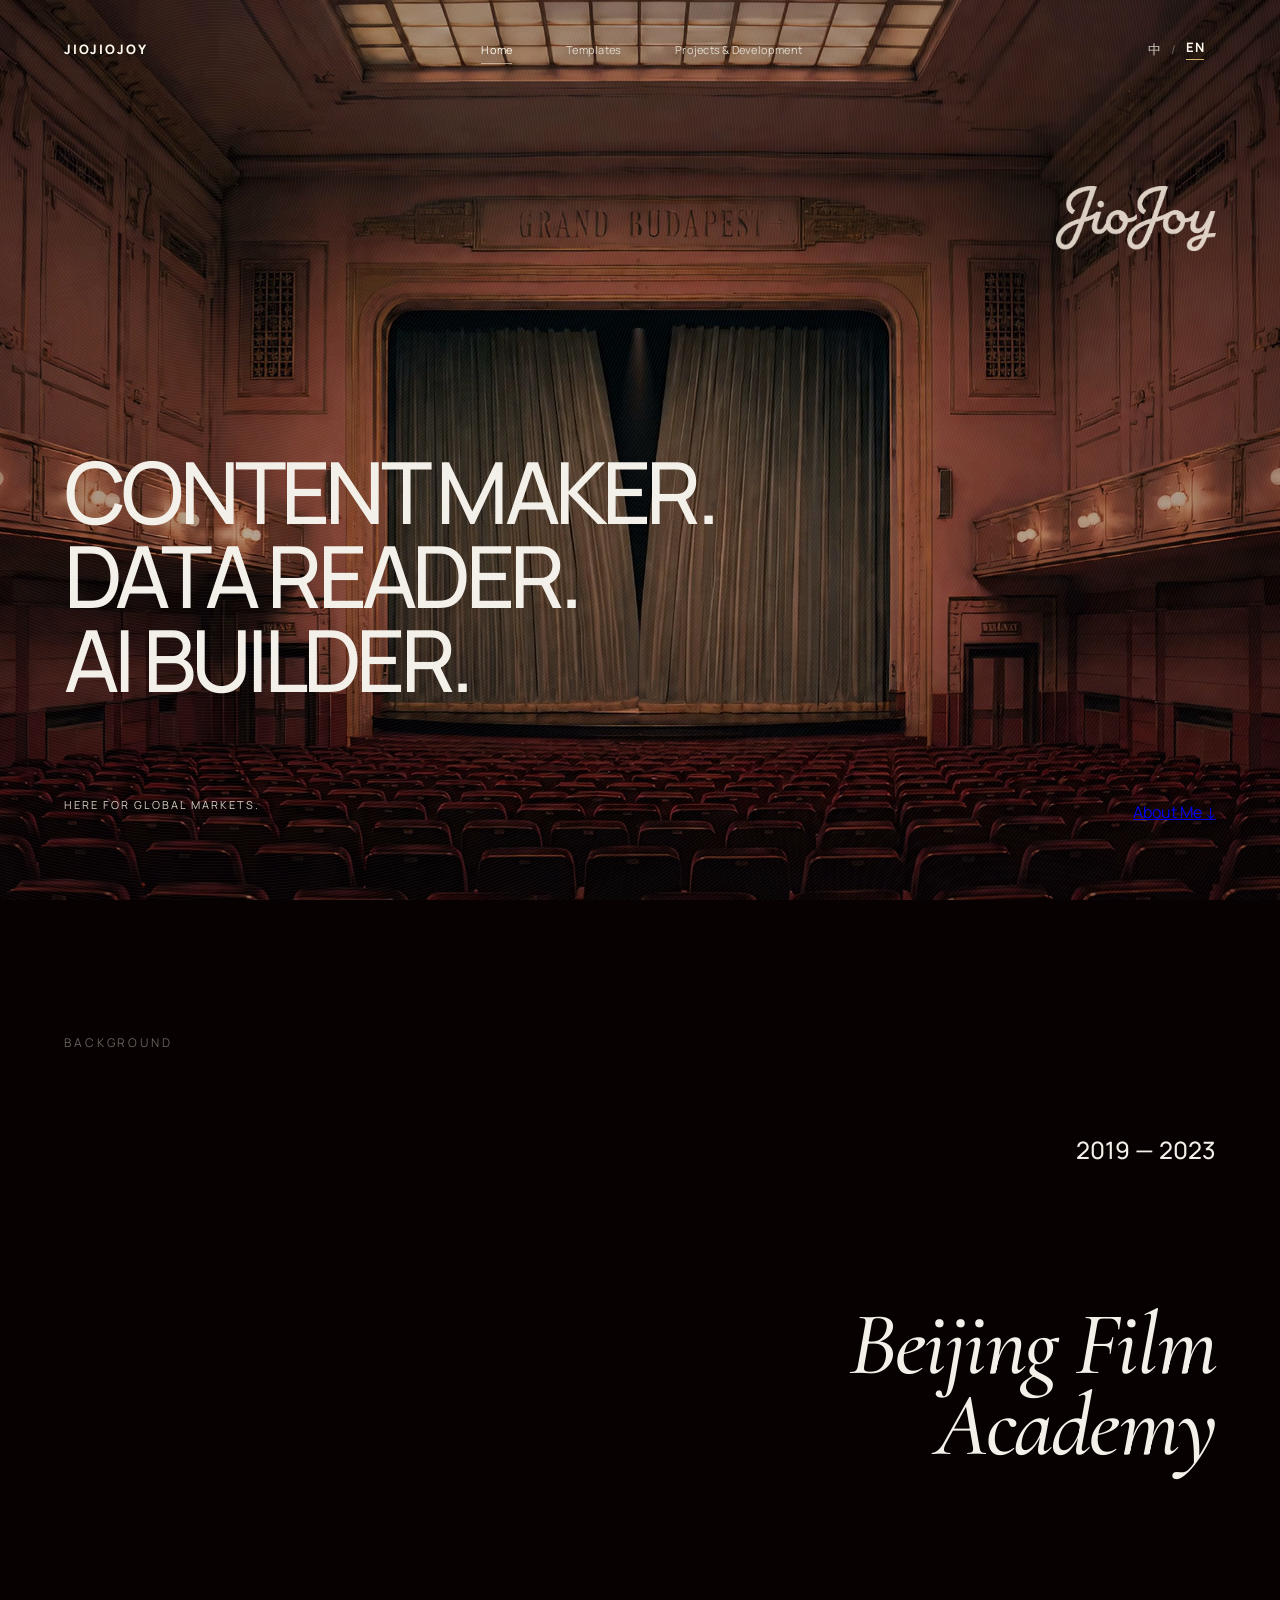
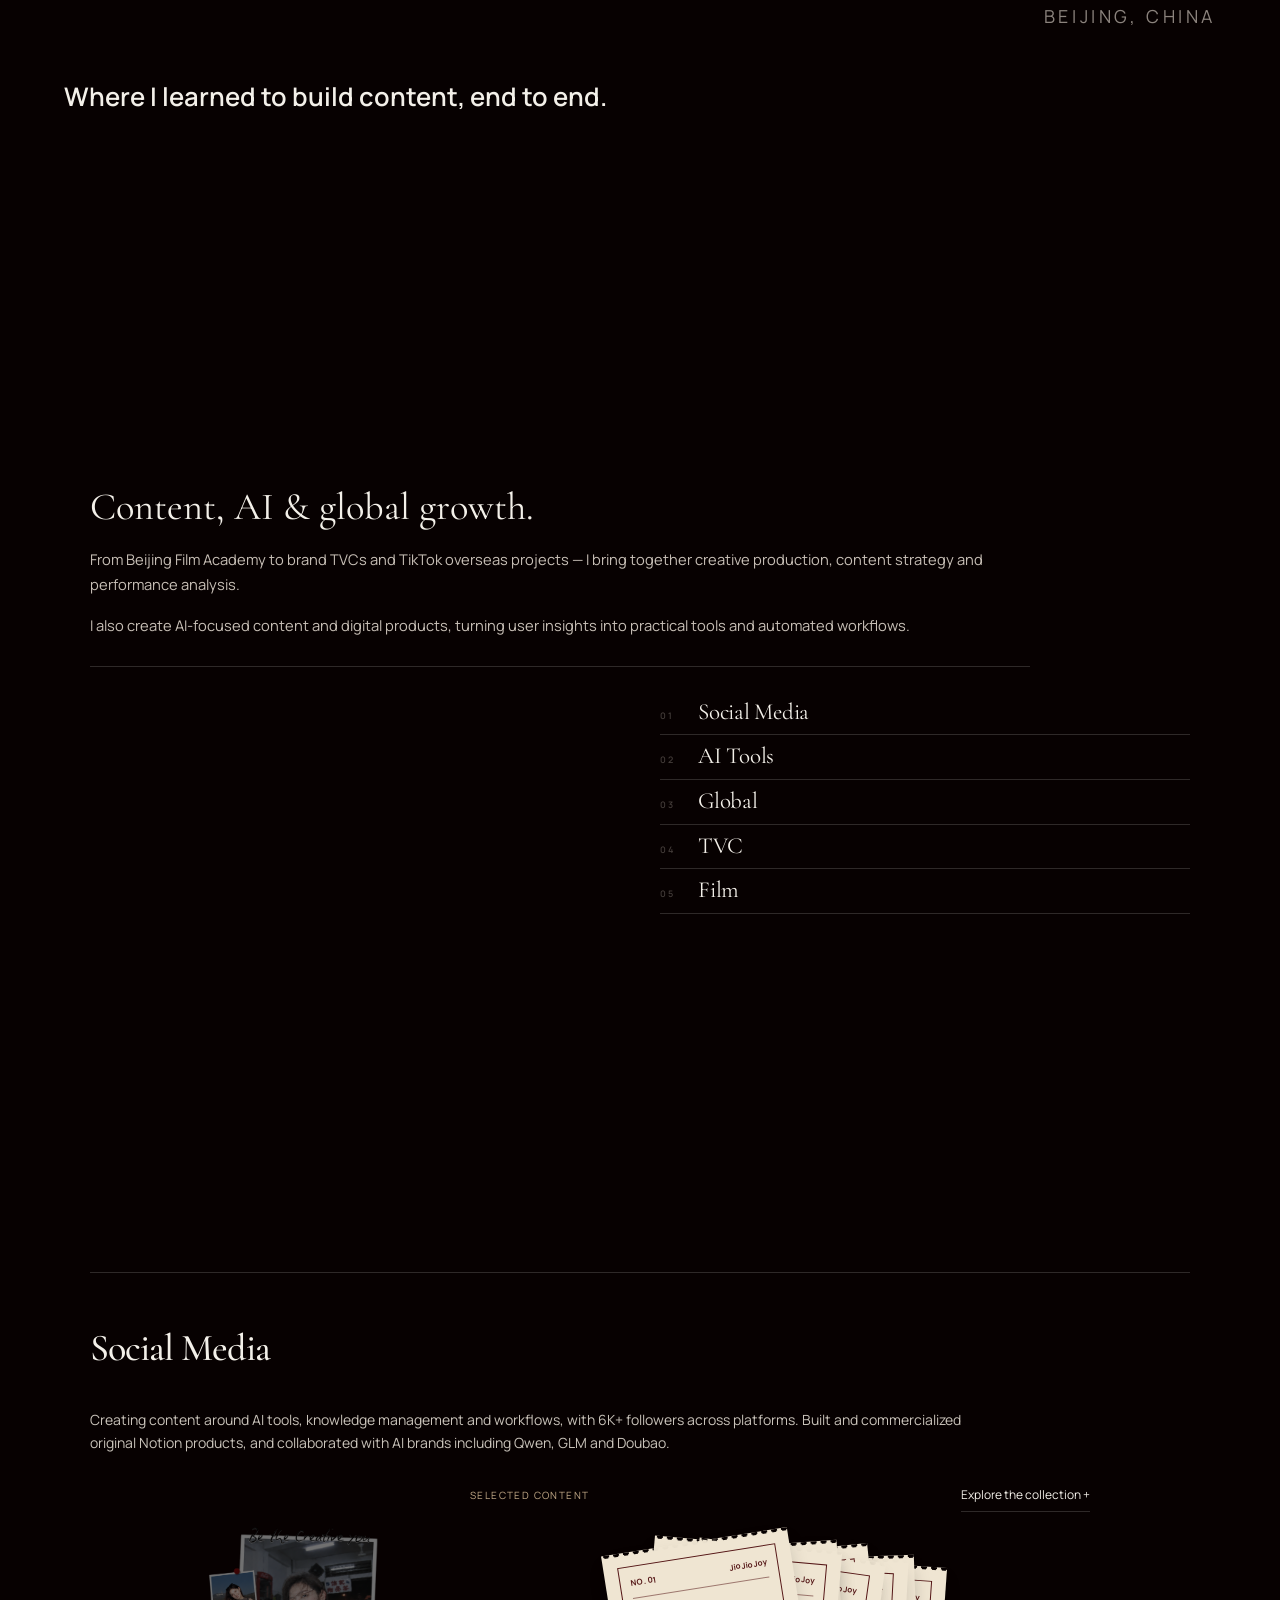
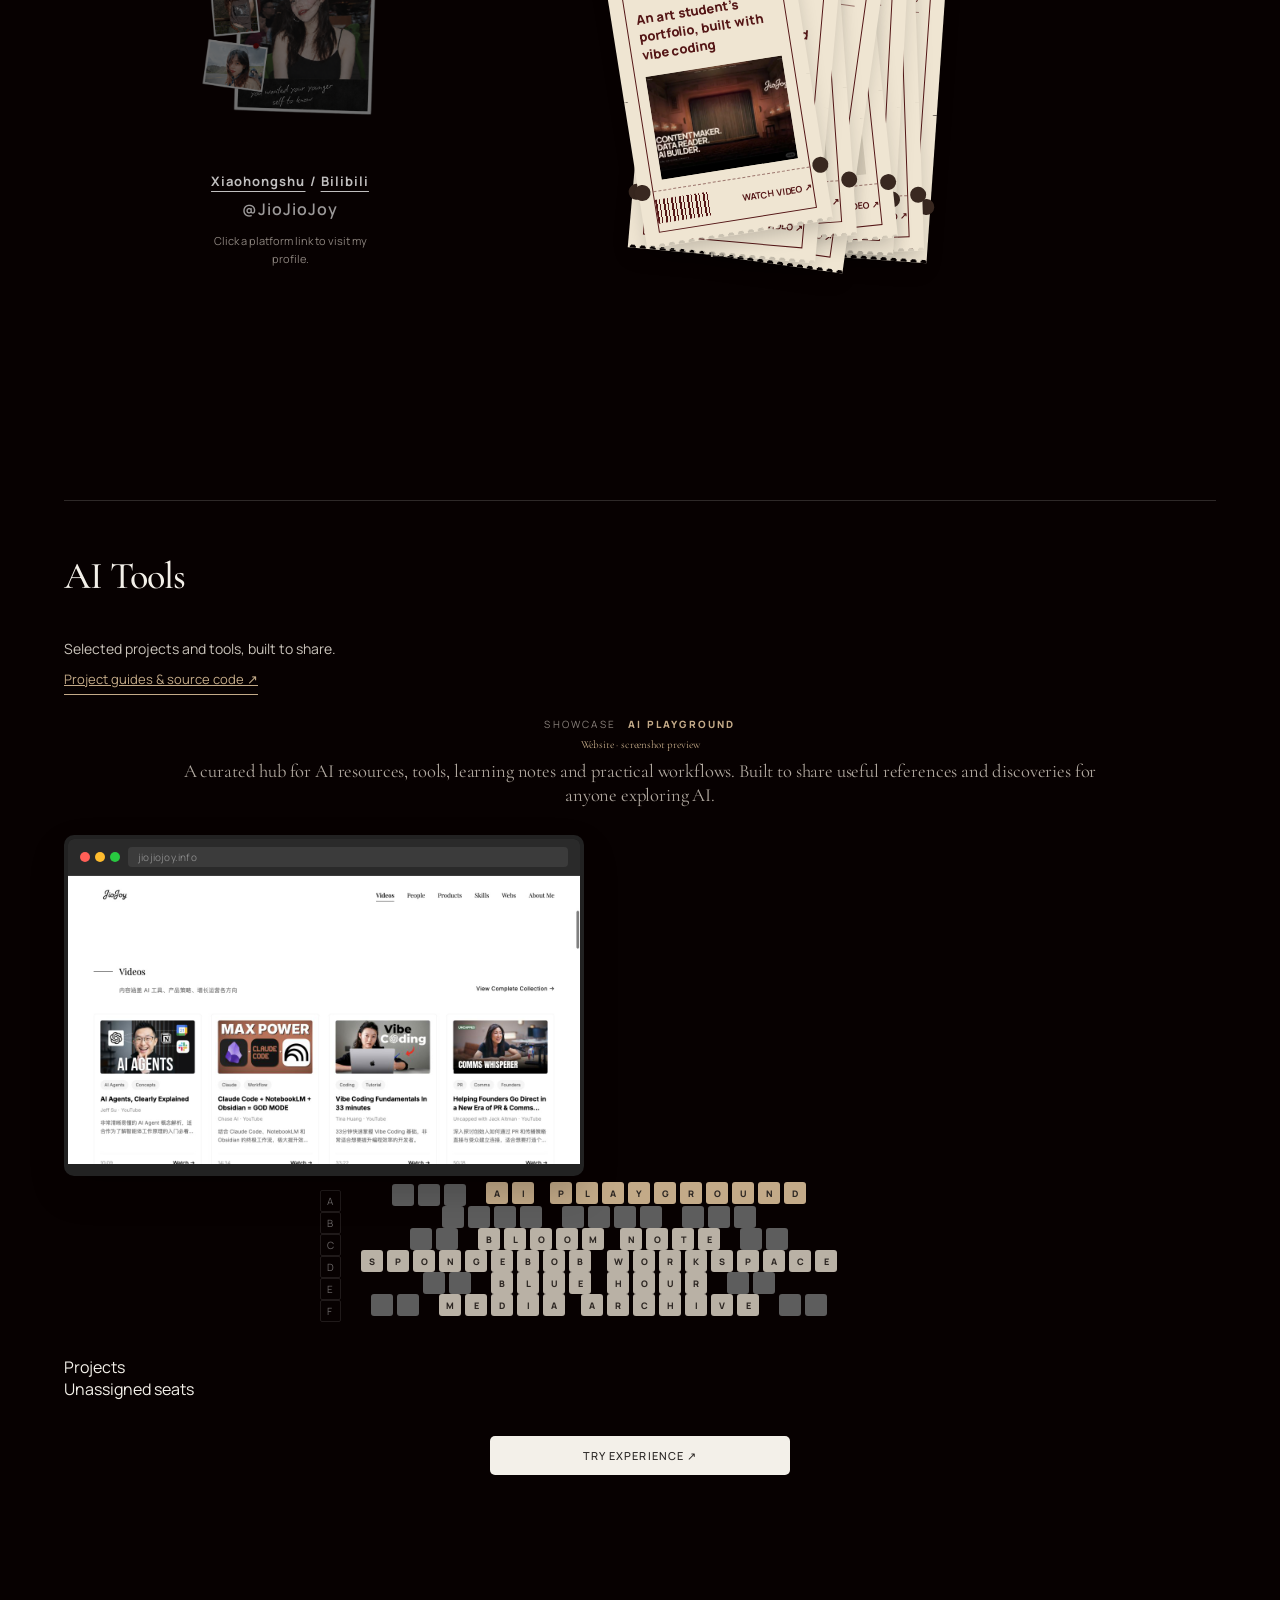
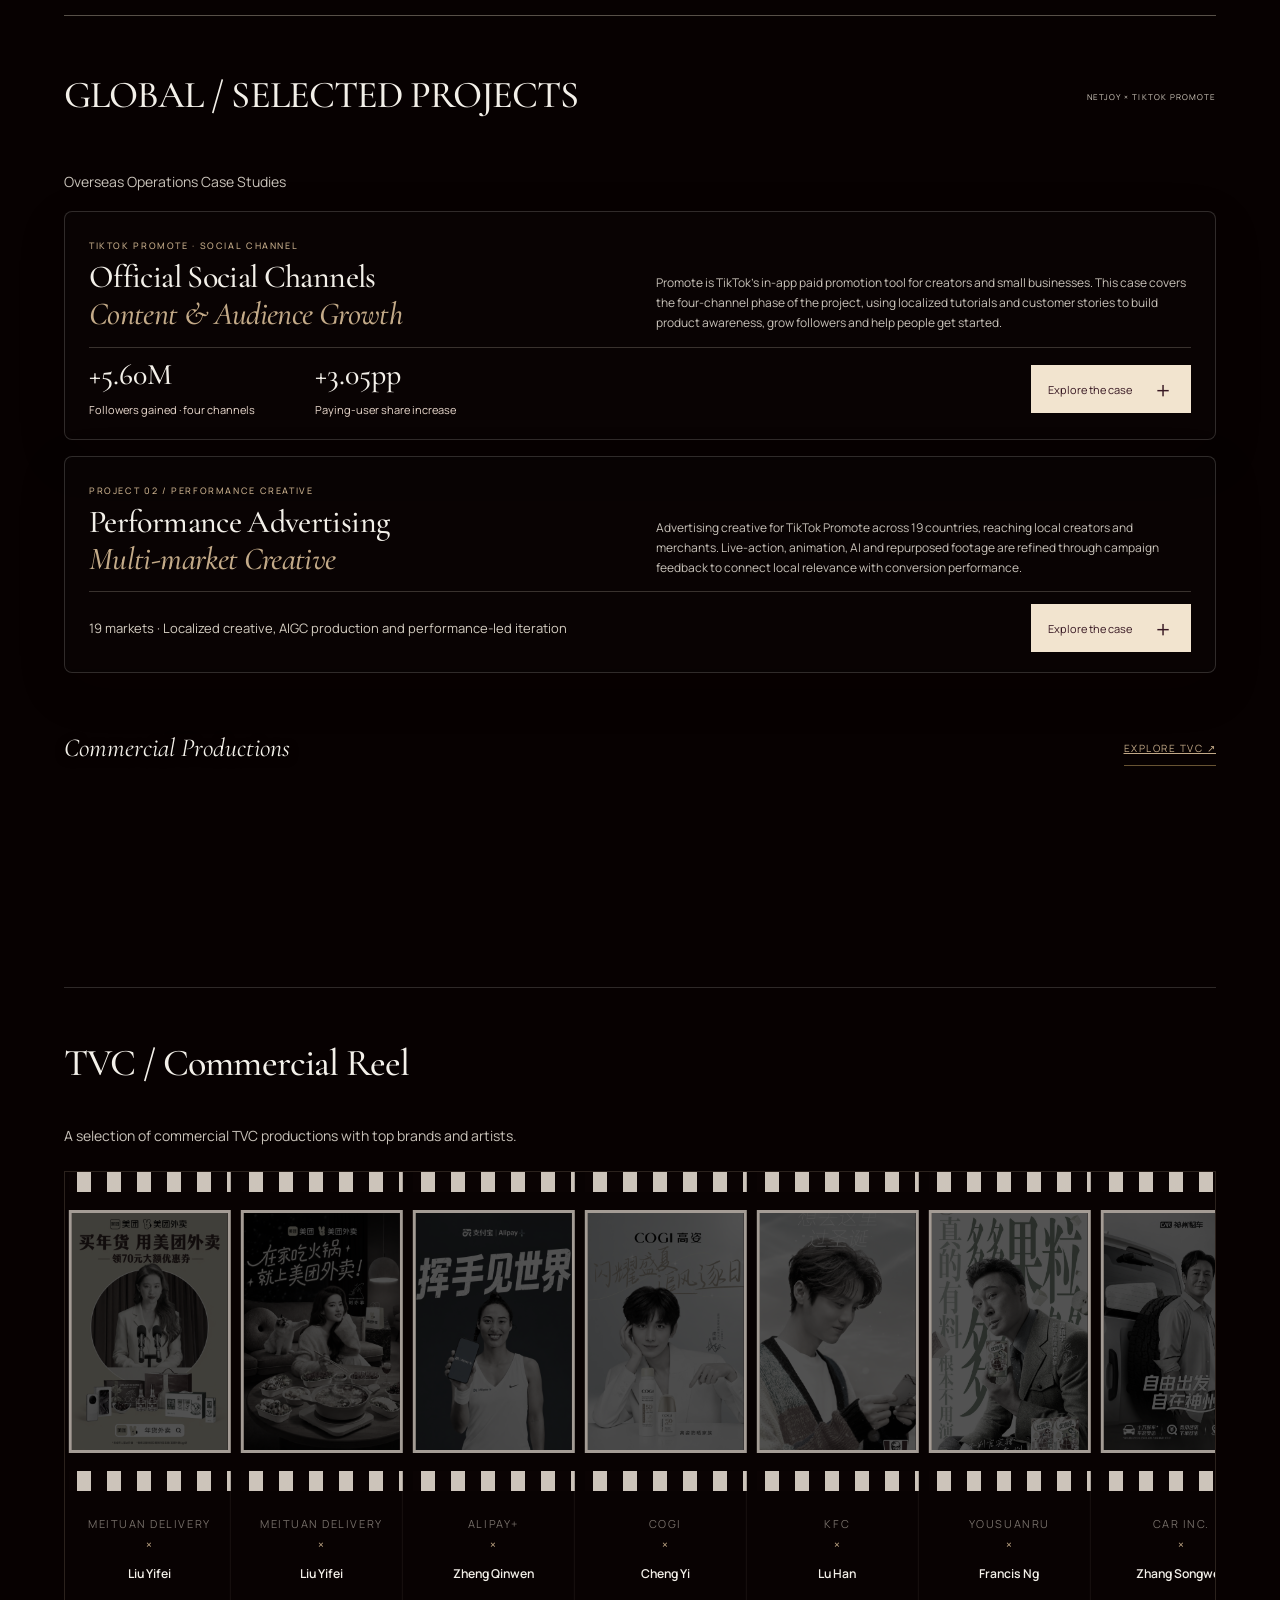
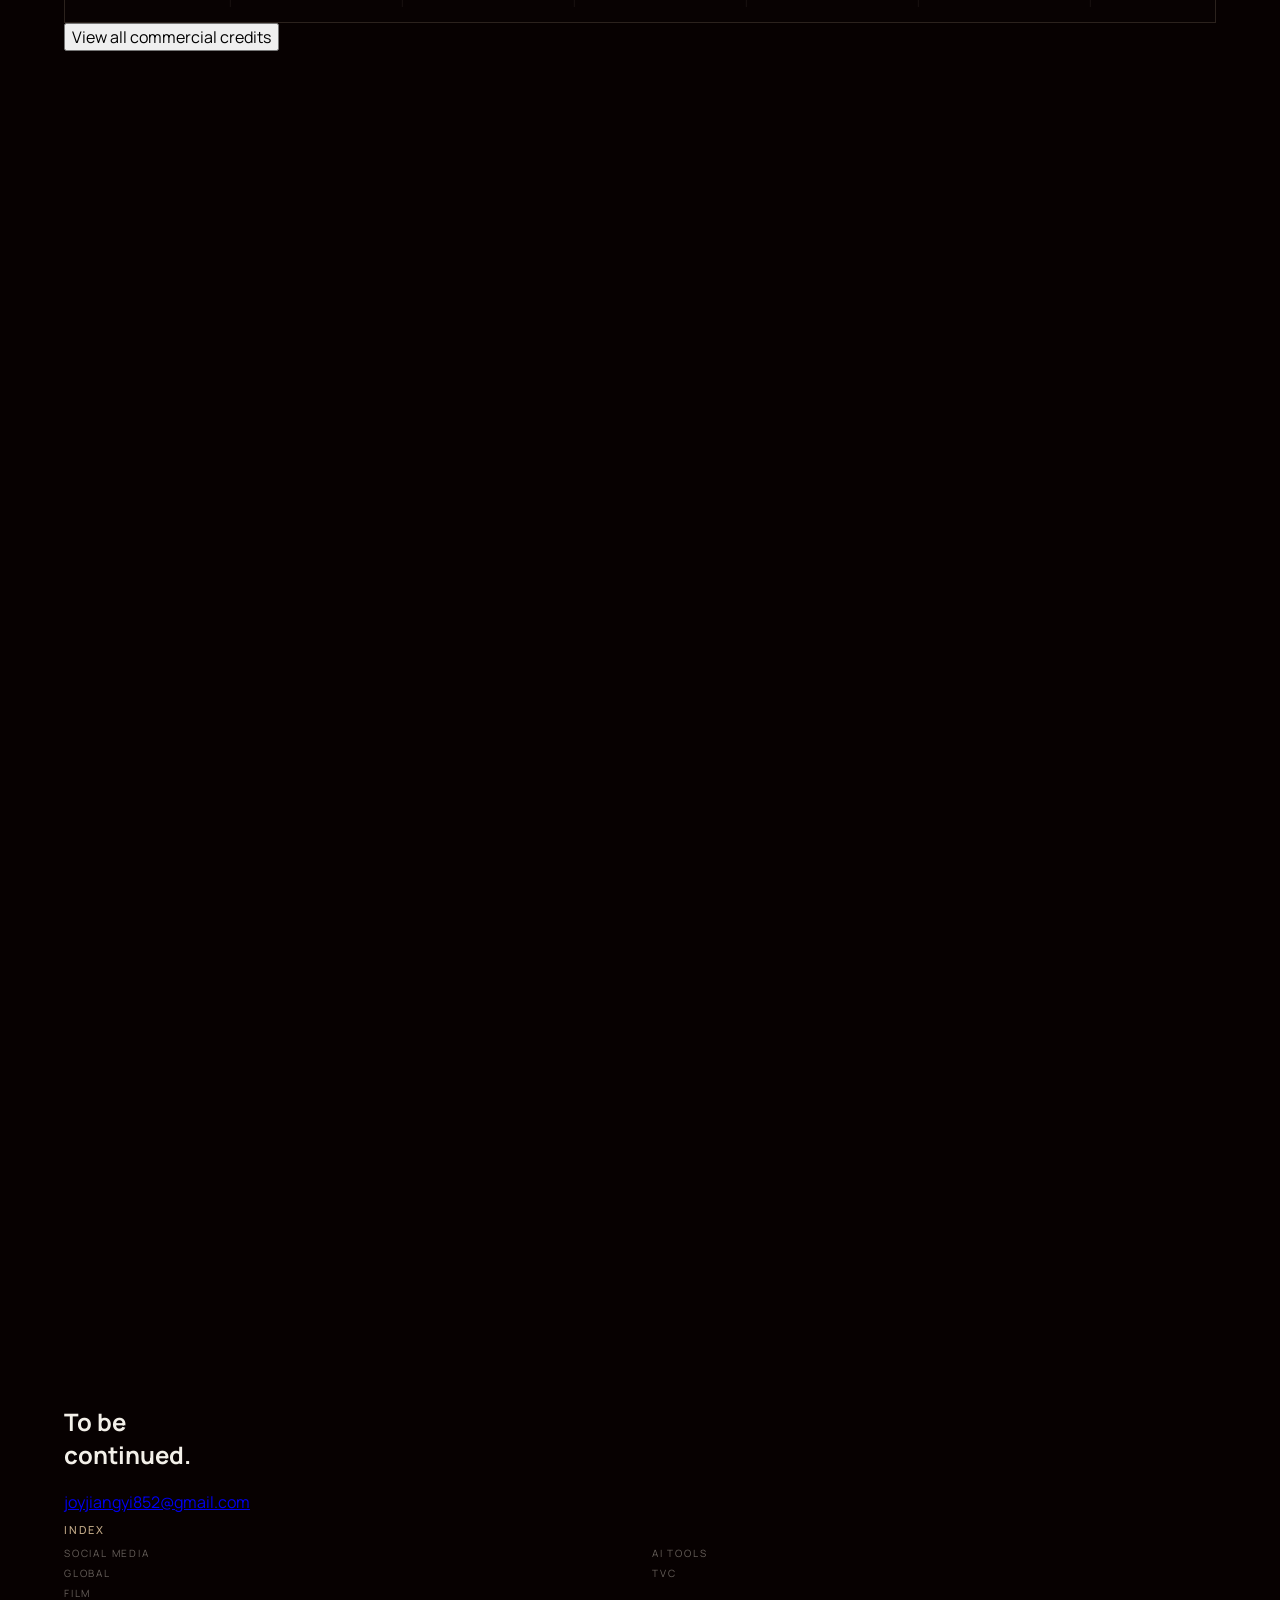
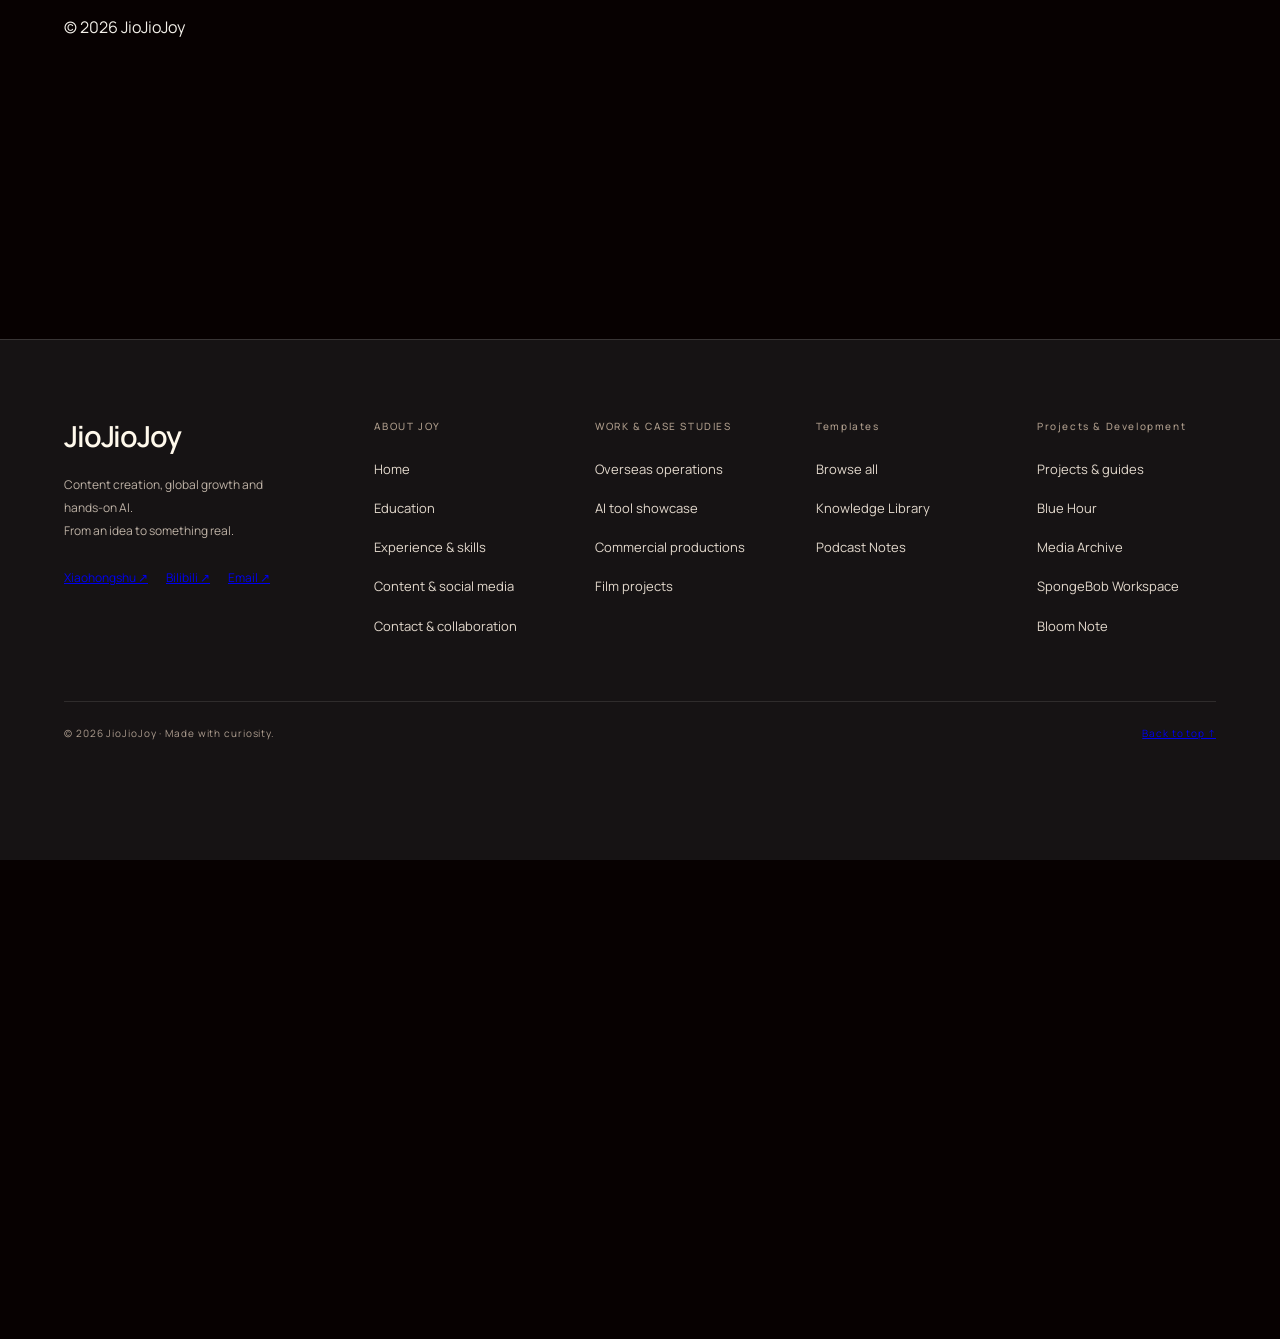
==== commit 97f11164: "Enable email login and refresh cinematic website pages" ====
--- a/index.html
+++ b/index.html
@@ -1,6 +1,7 @@
 <!DOCTYPE html>
 <html lang="en">
 <head>
+<script>try{document.documentElement.lang=localStorage.getItem("joy-language")==="zh"?"zh-CN":"en"}catch(_){document.documentElement.lang="en"}</script>
 <meta charset="UTF-8" />
 <meta name="viewport" content="width=device-width, initial-scale=1.0" />
 <title>JioJioJoy</title>
@@ -1188,6 +1189,8 @@
 <link rel="stylesheet" href="products/home-products.css">
 <link rel="stylesheet" href="/site-design.css?v=20261026" />
 <script src="/analytics.js" defer></script>
+<link rel="stylesheet" href="/site-footer.css">
+<link rel="stylesheet" href="/site-header.css">
 </head>
 <body class="portfolio-home">
 <div class="ambient" aria-hidden="true">
@@ -1197,8 +1200,8 @@
 </div>
 <div class="grain" aria-hidden="true"></div>
 
-<header class="fixed inset-x-0 top-0 z-30 px-5 py-4 md:px-8">
-  <nav class="cinema-header site-navigation" aria-label="Main navigation"><a class="cinema-wordmark" href="#top">JIOJIOJOY</a><div class="site-links"><a href="/" aria-current="page"><span class="copy-en">Home</span><span class="copy-zh">首页</span></a><a href="/products/"><span class="copy-en">Tools &amp; Templates</span><span class="copy-zh">工具与模板</span></a><a href="/developers/"><span class="copy-en">Projects</span><span class="copy-zh">开发者与项目</span></a></div><div class="header-controls"><button type="button" id="language-toggle" class="language-switch" aria-label="切换为中文"><span data-lang="zh">中</span><i aria-hidden="true">/</i><span data-lang="en">EN</span></button></div></nav>
+<header class="shared-site-header fixed inset-x-0 top-0 z-30 px-5 py-4 md:px-8">
+  <nav class="cinema-header site-navigation" aria-label="Main navigation"><a class="cinema-wordmark" href="#top">JIOJIOJOY</a><div class="site-links"><a href="/" aria-current="page">首页</a><a href="/products/">模板</a><a href="/developers/">开发者与项目</a></div><div class="header-controls"><button type="button" id="language-toggle" class="language-switch" aria-label="切换为中文"><span data-lang="zh">中</span><i aria-hidden="true">/</i><span data-lang="en">EN</span></button></div></nav>
 
   <!-- ── Contact Drop Popup ── -->
   <div id="contact-popup" style="
@@ -1254,12 +1257,6 @@
     });
   </script>
 </header>
-<div class="nav-ticket" id="nav-ticket" hidden>
-<div class="ticket-main"><button type="button" class="ticket-current" id="chapter-picker" aria-expanded="false" aria-controls="chapter-popover"><span id="chapter-icon" class="chapter-icon" aria-hidden="true"><svg viewBox="0 0 24 24" fill="none" stroke="currentColor" stroke-width="1.35" stroke-linecap="square" stroke-linejoin="miter" aria-hidden="true"><path d="M5 18V6h14v12M9 18V9h6v9M3 20h18"/><path d="M5 4h14"/></svg></span><span><small>NOW SHOWING</small><strong id="chapter-current-label">INTRO</strong></span><span class="ticket-chevron" aria-hidden="true">⌄</span></button><button type="button" id="ticket-menu" class="ticket-menu" aria-label="Open chapter menu" aria-expanded="false" aria-controls="chapter-popover"><span></span><span></span><span></span></button></div>
-<div class="ticket-meta"><span id="chapter-position">01 / 09</span><button type="button" id="contact-btn">CONTACT ↗</button></div>
-<div id="chapter-popover" class="chapter-popover" hidden><p class="ticket-menu-label">SELECT A CHAPTER</p><a href="#top" class="chapter-option" data-chapter="top"><span class="chapter-icon" aria-hidden="true"><svg viewBox="0 0 24 24" fill="none" stroke="currentColor" stroke-width="1.35" stroke-linecap="square" stroke-linejoin="miter" aria-hidden="true"><path d="M5 18V6h14v12M9 18V9h6v9M3 20h18"/><path d="M5 4h14"/></svg></span><span class="chapter-label">Intro</span></a><a href="#products" class="chapter-option" data-chapter="products"><span class="chapter-icon" aria-hidden="true"><svg viewBox="0 0 24 24" fill="none" stroke="currentColor" stroke-width="1.35"><path d="M4 4h7v16H4zM14 4h6v16h-6z"/></svg></span><span class="chapter-label">Tools & Templates</span></a><a href="#origin" class="chapter-option" data-chapter="origin"><span class="chapter-icon" aria-hidden="true"><svg viewBox="0 0 24 24" fill="none" stroke="currentColor" stroke-width="1.35" stroke-linecap="square" stroke-linejoin="miter" aria-hidden="true"><path d="M4 9h16M6 9v9m6-9v9m6-9v9M4 20h16M3 6l9-3 9 3"/></svg></span><span class="chapter-label">Beijing Film Academy</span></a><a href="#overview" class="chapter-option" data-chapter="overview"><span class="chapter-icon" aria-hidden="true"><svg viewBox="0 0 24 24" fill="none" stroke="currentColor" stroke-width="1.35" stroke-linecap="square" stroke-linejoin="miter" aria-hidden="true"><path d="M5 4h14v16H5zM8 8h8M8 12h8M8 16h5"/></svg></span><span class="chapter-label">Overview</span></a><a href="#influencer" class="chapter-option" data-chapter="influencer"><span class="chapter-icon" aria-hidden="true"><svg viewBox="0 0 24 24" fill="none" stroke="currentColor" stroke-width="1.35" stroke-linecap="square" stroke-linejoin="miter" aria-hidden="true"><rect x="8" y="3" width="8" height="12" rx="4"/><path d="M5 11a7 7 0 0 0 14 0M12 18v3M8 21h8M10 7h4M10 10h4"/></svg></span><span class="chapter-label">Social Media</span></a><a href="#lab" class="chapter-option" data-chapter="lab"><span class="chapter-icon" aria-hidden="true"><svg viewBox="0 0 24 24" fill="none" stroke="currentColor" stroke-width="1.35" stroke-linecap="square" stroke-linejoin="miter" aria-hidden="true"><path d="M4 4h16v13H4zM8 21h8M12 17v4M8 8l3 3-3 3M13 14h3"/></svg></span><span class="chapter-label">AI Tools</span></a><a href="#feeds" class="chapter-option" data-chapter="feeds"><span class="chapter-icon" aria-hidden="true"><svg viewBox="0 0 24 24" fill="none" stroke="currentColor" stroke-width="1.35" stroke-linecap="square" stroke-linejoin="miter" aria-hidden="true"><ellipse cx="12" cy="12" rx="10" ry="7"/><ellipse cx="12" cy="12" rx="4" ry="7"/><path d="M2 12h20"/></svg></span><span class="chapter-label">Global</span></a><a href="#commercial" class="chapter-option" data-chapter="commercial"><span class="chapter-icon" aria-hidden="true"><svg viewBox="0 0 24 24" fill="none" stroke="currentColor" stroke-width="1.35" stroke-linecap="square" stroke-linejoin="miter" aria-hidden="true"><path d="M3 9h18v11H3zM3 9V4h18v5M7 4l-3 5M13 4l-3 5M19 4l-3 5"/></svg></span><span class="chapter-label">TVC</span></a><a href="#film" class="chapter-option" data-chapter="film"><span class="chapter-icon" aria-hidden="true"><svg viewBox="0 0 24 24" fill="none" stroke="currentColor" stroke-width="1.35" stroke-linecap="square" stroke-linejoin="miter" aria-hidden="true"><circle cx="8" cy="6" r="3"/><circle cx="16" cy="6" r="3"/><path d="M4 11h13v9H4zM17 14l4-2v7l-4-2"/></svg></span><span class="chapter-label">Film</span></a><a href="#contact" class="chapter-option" data-chapter="contact"><span class="chapter-icon" aria-hidden="true"><svg viewBox="0 0 24 24" fill="none" stroke="currentColor" stroke-width="1.35" stroke-linecap="square" stroke-linejoin="miter" aria-hidden="true"><path d="M3 5h18v14H3zM3 6l9 7 9-7"/></svg></span><span class="chapter-label">Contact</span></a><div class="ticket-project-links"><p class="ticket-menu-label">GLOBAL / PROJECTS</p><a href="#global-social" data-open-project="global-social">01 · Social Channel <span>↗</span></a><a href="#global-smb" data-open-project="global-smb">02 · Performance Creative <span>↗</span></a></div></div></div>
-
-
 <main class="page">
   <section id="top" class="section flex items-end">
     <div class="section-inner">
@@ -1267,22 +1264,20 @@
         <!-- Left: title + tagline, bottom aligned -->
         <div style="display:flex; flex-direction:column; justify-content:flex-end;">
           <h1 class="display max-w-[720px] text-[clamp(38px,6.2vw,88px)]" data-reveal style="--d:.08">Content maker.<br />Data reader.<br />AI builder.</h1>
-          <p style="margin-top:24px; font-size:clamp(13px,1.4vw,18px); letter-spacing:.2em; text-transform:uppercase; color:rgba(248,239,227,.5);" data-reveal style="--d:.14">Here for global markets.</p><div class="home-hero-actions"><a href="products/index.html">探索工具与模板 ↗</a><a href="#feeds">查看实战案例 ↓</a></div>
+          <p style="margin-top:24px; font-size:clamp(13px,1.4vw,18px); letter-spacing:.2em; text-transform:uppercase; color:rgba(248,239,227,.5);" data-reveal style="--d:.14">Here for global markets.</p>
         </div>
         <!-- Right: logo at top-third, enter at bottom -->
         <div style="display:flex; flex-direction:column; justify-content:space-between; align-items:flex-end; padding-top:8vh;">
           <img src="assets/jiojoy-logo-white.png?v=1" alt="JioJoy logo"
             style="width:min(260px,36vw);"
             data-reveal style="--d:.05" />
-          <a href="#origin" class="inline-flex border-b border-[var(--gold)] pb-2 text-[10px] uppercase tracking-[.24em] text-[var(--gold)]" data-reveal style="--d:.18">Enter ↓</a>
+          <a href="#origin" class="inline-flex border-b border-[var(--gold)] pb-2 text-[10px] uppercase tracking-[.24em] text-[var(--gold)]" data-reveal style="--d:.18">About Me ↓</a>
         </div>
       </div>
     </div>
   </section>
 
-<section id="products" class="shop-feature"><div class="shop-feature-inner"><div class="shop-feature-head"><div><small>TOOLS & TEMPLATES / BY JOY</small><h2>A home for<br><em>your curiosity.</em></h2><p>把收藏过的内容，变成可以再次使用的知识。<br>从一段播客开始，建立自己的知识库。</p></div><a href="products/index.html">探索工具与模板 ↗</a></div><div class="shop-feature-grid"><a class="shop-feature-card" href="products/knowledge-library.html"><div class="shop-feature-art merchandise"><img src="assets/products/knowledge-gallery/notion-cover.png" alt="Notion 知识库正式商品封面" width="1242" height="1660" loading="lazy"></div><div class="shop-feature-caption"><h3>Knowledge Library</h3><strong>¥99</strong></div><div class="shop-feature-meta">NOTION / FLOWUS · 知识库模板</div><p>将书籍、播客、视频与笔记，整理到同一套知识系统。<br>探索知识库 ↗</p></a><a class="shop-feature-card" href="products/podcast-notes.html"><div class="shop-feature-art merchandise"><img src="assets/products/podcast-gallery/01.jpg" alt="Notion 播客笔记正式商品封面" width="1440" height="1926" loading="lazy"></div><div class="shop-feature-caption"><h3>Podcast Notes</h3><strong>¥9.9</strong></div><div class="shop-feature-meta">NOTION · 中文 / 英文 / 中英双语</div><p>整理听过的节目、重点与想法，让下一次回看更容易。<br>查看播客模板 ↗</p></a></div><div class="shop-feature-bottom">模板之外，也在探索 AI 与创作的更多可能。<a href="/developers/">查看开发者项目与指南 ↗</a></div></div></section>
-
-  <section id="origin" class="section" style="min-height:100svh; padding: clamp(60px,8vh,120px) clamp(24px,5vw,72px);">
+<section id="origin" class="section" style="min-height:100svh; padding: clamp(60px,8vh,120px) clamp(24px,5vw,72px);">
     <div style="display:grid; grid-template-columns:1fr 1fr; min-height:calc(100svh - clamp(160px,20vw,256px));">
       <!-- Left column: chapter label top, sentence bottom -->
       <div style="display:flex; flex-direction:column; justify-content:space-between;">
@@ -1295,7 +1290,7 @@
       <div style="display:flex; flex-direction:column; justify-content:center; gap:clamp(32px,5vh,60px); align-items:flex-end; text-align:right;">
         <p style="font-size:clamp(28px,4vw,62px); font-weight:800; letter-spacing:-.04em; line-height:1;" data-reveal>2019 — 2023</p>
         <h2 style="font-family:'Cormorant Garamond',Georgia,serif; font-style:italic; font-weight:600; font-size:clamp(56px,8.5vw,118px); letter-spacing:-.02em; line-height:.9; color:var(--paper);" data-reveal style="--d:.08">Beijing Film<br/>Academy</h2>
-        <p style="font-size:clamp(15px,1.4vw,21px); letter-spacing:.2em; text-transform:uppercase; color:rgba(248,239,227,.55);" data-reveal style="--d:.12">北京电影学院 · Beijing, China</p>
+        <p style="font-size:clamp(15px,1.4vw,21px); letter-spacing:.2em; text-transform:uppercase; color:rgba(248,239,227,.55);" data-reveal style="--d:.12"><span class="copy-en">Beijing, China</span><span class="copy-zh">中国 · 北京</span></p>
       </div>
     </div>
   </section>
@@ -1303,9 +1298,9 @@
   <section id="overview" class="section">
     <div class="section-inner">
       <div class="overview-stmt" data-reveal>
-        <p>Connecting content creativity, hands-on AI practice and global growth.</p>
-        <p>A Beijing Film Academy graduate with experience on TVC productions for leading brands and across content strategy, creative production, ad campaigns and performance analysis for TikTok overseas projects. I also integrate AI into content production and workflow automation.</p>
-        <p>Alongside this work, I run AI-focused social media channels and build my own digital products, with hands-on experience spanning user insights, product development, content marketing and monetization.</p>
+        <p><span class="copy-en">Content, AI &amp; global growth.</span><span class="copy-zh">连接内容、AI 与全球增长。</span></p>
+        <p><span class="copy-en">From Beijing Film Academy to brand TVCs and TikTok overseas projects — I bring together creative production, content strategy and performance analysis.</span><span class="copy-zh">从北京电影学院到品牌 TVC 与 TikTok 海外项目，串联创意制作、内容策略与效果分析。</span></p>
+        <p><span class="copy-en">I also create AI-focused content and digital products, turning user insights into practical tools and automated workflows.</span><span class="copy-zh">同时创作 AI 主题内容与数字产品，将用户洞察转化为实用工具和自动化工作流。</span></p>
       </div>
       <div class="overview-bottom" data-reveal style="--d:.1">
         <div><!-- empty left column --></div>
@@ -2046,6 +2041,30 @@
   </section>
 </main>
 
+<footer class="site-map-footer" id="site-map" aria-label="全站导航">
+  <div class="site-map-inner">
+    <div class="site-map-brand">
+      <a href="#top">JioJioJoy</a>
+      <p>内容创作、海外增长与 AI 实践。<br>从一个想法，到一个真实的作品。</p>
+      <div class="site-map-social"><a href="https://www.xiaohongshu.com/user/profile/5e54a7480000000001009d28" target="_blank" rel="noopener noreferrer">小红书 ↗</a><a href="https://space.bilibili.com/179368823" target="_blank" rel="noopener noreferrer">B站 ↗</a><a href="mailto:joyjiangyi852@gmail.com">邮箱 ↗</a></div>
+    </div>
+    <nav class="site-map-column" aria-label="认识 Joy"><h3>认识 JOY</h3><ul>
+      <li><a href="#top">首页</a></li><li><a href="#origin">教育背景</a></li><li><a href="#overview">经历与能力</a></li><li><a href="#influencer">个人内容与社媒</a></li><li><a href="#contact">联系与合作</a></li>
+    </ul></nav>
+    <nav class="site-map-column" aria-label="作品与案例"><h3>作品与案例</h3><ul>
+      <li><a href="#feeds">海外运营案例</a></li><li><a href="#lab">AI 工具展示</a></li><li><a href="#commercial">TVC 商业制作</a></li><li><a href="#film">电影作品</a></li>
+    </ul></nav>
+    <nav class="site-map-column" aria-label="模板"><h3>模板</h3><ul>
+      <li><a href="/products/">浏览全部</a></li><li><a href="/products/knowledge-library.html">Knowledge Library</a></li><li><a href="/products/podcast-notes.html">Podcast Notes</a></li>
+    </ul></nav>
+    <nav class="site-map-column" aria-label="开发者与项目"><h3>开发者与项目</h3><ul>
+      <li><a href="/developers/">项目与使用指南</a></li><li><a href="/developers/#blue-hour">Blue Hour</a></li><li><a href="/developers/#media-archive">Media Archive</a></li><li><a href="/developers/#spongebob-workspace">SpongeBob Workspace</a></li><li><a href="/developers/#bloom-note">Bloom Note</a></li>
+    </ul></nav>
+  </div>
+  <div class="site-map-bottom"><span>© 2026 JioJioJoy · Made with curiosity.</span><a href="#top">回到顶部 ↑</a></div>
+</footer>
+
+
 <div id="all-credits" class="fixed inset-0 z-50 bg-black/90 p-5 opacity-0 backdrop-blur-xl transition duration-300 md:p-8" aria-hidden="true">
   <div class="mx-auto flex h-full max-w-[1280px] flex-col">
     <div class="mb-8 flex items-center justify-between border-b border-white/20 pb-5">
@@ -2491,173 +2510,7 @@
   else v.addEventListener('loadedmetadata', seek);
 });
 </script>
-<script>
-(function () {
-  const translations = {
-    "Click a platform link to visit my profile.": "点击平台链接，查看账号主页。",
-    "Creating content around AI tools, knowledge management and workflows, with 6K+ followers across platforms. Built and commercialized original Notion products, and collaborated with AI brands including Qwen, GLM and Doubao.": "围绕 AI 工具、知识管理与工作流持续创作，全网积累 6K+ 粉丝；打造并商业化原创 Notion 产品，与千问、GLM、豆包等 AI 品牌开展内容合作。",
-    'Overview': '概览',
-    'Film': '影视作品',
-    'Commercial Reel': '商业广告',
-    'Global': '全球内容',
-    'AI Tools': 'AI 工具',
-    'Social Media': '社交媒体',
-    'Tools & Templates': '工具与模板',
-    'Influencer': '自媒体',
-    'Contact': '联系我',
-    'Content maker.': '内容创作者。',
-    'Data reader.': '数据洞察者。',
-    'AI builder.': 'AI 构建者。',
-    'Here for global markets.': '面向全球市场。',
-    'Enter ↓': '进入 ↓',
-    'Connecting content creativity, hands-on AI practice and global growth.': '连接内容创意、AI 实践与海外增长。',
-    "A Beijing Film Academy graduate with experience on TVC productions for leading brands and across content strategy, creative production, ad campaigns and performance analysis for TikTok overseas projects. I also integrate AI into content production and workflow automation.": '北京电影学院毕业，参与过头部品牌 TVC 制作，在 TikTok 海外业务中积累了从内容策略、创意制作到广告投放与数据优化的全流程经验，并将 AI 融入内容生产与工作流自动化。',
-    'Alongside this work, I run AI-focused social media channels and build my own digital products, with hands-on experience spanning user insights, product development, content marketing and monetization.': '同时运营 AI 赛道自媒体，打造自己的数字产品，开展从需求洞察、产品搭建到内容推广与商业化的完整实践。',
-    'Background': '背景',
-    'Where I learned to build content, end to end.': '我在这里学习如何从头到尾完成内容创作。',
-    'Beijing Film': '北京电影',
-    'Academy': '学院',
-    'Beijing, China': '中国，北京',
-    'Short films, series, and festival credits — production from set to screen.': '短片、剧集与电影节履历，从片场到银幕的完整制作经验。',
-    'Award': '奖项',
-    'A selection of commercial TVC productions with top brands and artists.': '精选商业广告作品，与头部品牌及艺人合作。',
-    'View all commercial credits': '查看全部商业项目',
-    'Selected works from overseas content operations.': '精选海外内容运营作品。',
-    'Wish Queue Mode': '愿望队列模式',
-    'League Match': '联赛对战',
-    'TikTok AIGC': 'TikTok AI 内容',
-    'Promote Social Channel': 'Promote 社交频道',
-    'Language: EN': '语言：英语',
-    'Language: KR': '语言：韩语',
-    'Language: BR': '语言：葡萄牙语',
-    'Watch on YouTube ↗': '在 YouTube 观看 ↗',
-    'Watch Video ↗': '观看视频 ↗',
-    '<span class="copy-en">Selected projects and tools, built to share.</span><span class="copy-zh">已公开分享的产品与工具。</span>': '创意实验与氛围编程项目。',
-    'SHOWCASE': '项目展示',
-    'Project Archive': '项目档案',
-    'Vibe Coding, built in public.': '公开构建的 Vibe Coding 项目。',
-    '10 builds tracked': '已收录 10 个项目',
-    'Synced 2026.08.03': '同步于 2026.08.03',
-    'Open Source': '开源项目',
-    'Open Source Skill': '开源 Skill',
-    'Live Web App': '在线 Web 应用',
-    'AI Workflow': 'AI 工作流',
-    'Visual Workspace': '可视化工作台',
-    'Visual Tooling': '视觉工具',
-    'Image Workflow': '图像工作流',
-    'Reference System': '参考系统',
-    'Codex Skill': 'Codex Skill',
-    'Agent Toolkit': 'Agent 工具包',
-    'Workflow Router': '工作流路由',
-    'Knowledge Hub': '知识中心',
-    'Open GitHub ↗': '打开 GitHub ↗',
-    'Open project ↗': '打开项目 ↗',
-    'A channel-level AI video workspace connecting project setup, scripts, shot lists, visual cards, covers, publishing copy, and reviews.': '一套频道级 AI 视频工作台，串联项目创建、脚本、镜头清单、视觉卡片、封面、发布文案与复盘。',
-    'A single-entry Codex workflow that routes a video from script and visual planning through review, card production, and export.': '单入口 Codex 视频工作流，将脚本与视觉规划一路路由到审核、卡片制作和导出。',
-    'A local-first visual AI workspace that maps projects, skills, and resources while keeping every scan private and user-approved.': '本地优先的可视化 AI 工作台，把项目、Skills 与资源绘制成地图，并确保扫描保持私密、由用户授权。',
-    'A React studio for organizing, composing, and testing reusable explainer panels for tutorial and social video production.': '用于教程与自媒体视频制作的 React 工作台，可组织、组合并测试可复用的讲解面板。',
-    'A local visual cover generator that turns one title and selected references into independent 3:4, 4:3, and 16:9 compositions.': '本地可视化封面生成器，将一个标题与所选参考扩展成独立的 3:4、4:3 与 16:9 构图。',
-    'A searchable visual reference playground for covers, explainer panels, motion graphics, subtitles, comparisons, and B-roll.': '可检索的视觉参考游乐场，收纳封面、讲解面板、动态图形、字幕、对比画面与 B-roll。',
-    'An editable 4:3 HTML animation-slide system for narration videos, explainers, social inserts, and approved card-copy decks.': '可编辑的 4:3 HTML 动画幻灯系统，用于口播视频、讲解内容、自媒体插入画面与定稿卡片文案。',
-    'A reusable animated HTML card-video toolkit with editable typography, annotations, layout controls, and local video export.': '可复用的 HTML 动画卡片视频工具，支持字体编辑、标注、布局控制与本地视频导出。',
-    'A one-command starter kit for three token-saving Agent skills: Ponytail, NotebookLM, and Skill Creator.': '一条命令安装三款节省 Token 的 Agent Skills：Ponytail、NotebookLM 与 Skill Creator。',
-    'A curated hub for useful AI resources, tools, learning notes, practical workflows, and discoveries gathered along the way.': '一个持续整理 AI 资源、工具、学习笔记、实用工作流与探索发现的知识中心。',
-    'A curated hub for AI resources, tools, and learning notes.': '一个整理 AI 资源、工具与学习笔记的分享空间。',
-    'Built to share useful references, workflows, and discoveries for anyone exploring AI.': '分享实用参考、工作流，以及我在探索 AI 过程中的发现。',
-    'A local-first visual AI workspace that turns projects, skills, and resources into one navigable map.': '一个本地优先的可视化 AI 工作台，把项目、Skills 与资源整合成一张可探索的工作地图。',
-    'Designed with privacy-aware scanning and explicit user approval at every step.': '以隐私为前提进行扫描，每一步都由用户明确授权。',
-    'Projects': '项目',
-    'Developing': '开发中',
-    'Enter Lab': '进入实验室',
-    'View Project': '查看项目',
-    'Preview Only': '仅预览',
-    'Content creation and sharing around AI tools, knowledge management and workflows.': '围绕 AI 工具、知识管理与工作流的内容创作与分享。',
-    'To be': '未完',
-    'continued.': '待续。',
-    'Index': '导航',
-    'Commercial credits / selected archive': '商业项目 / 精选档案',
-    'Close': '关闭',
-    'Short Film · 制片助理': '短片 · 制片助理',
-    'Documentary · Production Manager': '纪录片 · 制片主任',
-    'Short Film · Production Manager': '短片 · 制片主任',
-    'Web Series · Executive Producer': '网络剧 · 执行制片人',
-    'Beijing Film Academy': '北京电影学院',
-    'Tencent Video · 19 episodes': '腾讯视频 · 19 集',
-    'Official Selection · Zhejiang Golden Roc Film Festival': '浙江青年电影周金鹏奖 · 入选作品',
-    '30th Beijing College Student Film Festival · International Student Original Film Selection': '第30届北京大学生电影节 · 国际大学生原创影片推选入选作品',
-    '17th Cyprus International Film Festival “Golden Aphrodite” · Official Selection': '第17届塞浦路斯国际电影节“金色阿芙洛狄忒” · 入围',
-    '2nd Youality International Short Film Festival · World Peace Award': '第2届 Youality 国际短片电影节 · 世界和平奖',
-    '3rd Uruvatti International Film Festival · Best International Short Film': '第3届乌鲁瓦蒂国际电影节 · 最佳国际短片',
-    '2022 Shanghai International Short Film Week · SHISW Short Awards Official Selection': '2022 上海国际短片周 · SHISW 短片奖入围',
-    'New Year Goods': '年货节',
-    'Hotpot': '火锅篇',
-    'Old New Driver': '新老司机',
-    'U7 Launch': '仰望 U7 发布',
-    'Wave to the World': '挥手见世界',
-    'Brand Announcement': '品牌官宣',
-    'Christmas Special': '圣诞特别篇',
-    'CNY': '春节项目',
-    'Mystery City Horror': '迷城惊变',
-    'I Come From You': '我来自于你',
-    'Commercial': '商业广告',
-    'A Clean Mother': '一个干净的妈妈'
-  };
-
-  const originalText = new WeakMap();
-  const reverseTranslations = Object.fromEntries(
-    Object.entries(translations).map(([english, chinese]) => [chinese, english])
-  );
-  const skipTags = new Set(['SCRIPT', 'STYLE', 'NOSCRIPT', 'IFRAME', 'SVG']);
-  const toggle = document.getElementById('language-toggle');
-  let currentLanguage = 'en';
-
-  function translateNode(node, language) {
-    if (!originalText.has(node)) {
-      const trimmed = node.nodeValue.trim();
-      const english = reverseTranslations[trimmed];
-      originalText.set(node, english ? node.nodeValue.replace(trimmed, english) : node.nodeValue);
-    }
-    const original = originalText.get(node);
-    const trimmed = original.trim();
-    if (!trimmed) return;
-    const translated = language === 'zh' ? translations[trimmed] : null;
-    node.nodeValue = translated ? original.replace(trimmed, translated) : original;
-  }
-
-  function applyLanguage(language) {
-    currentLanguage = language;
-    document.documentElement.lang = language === 'zh' ? 'zh-CN' : 'en';
-    document.title = 'JioJioJoy';
-
-    const walker = document.createTreeWalker(document.body, NodeFilter.SHOW_TEXT, {
-      acceptNode(node) {
-        const parent = node.parentElement;
-        if (!parent || parent.closest('.copy-en, .copy-zh, .language-switch') || skipTags.has(parent.tagName)) return NodeFilter.FILTER_REJECT;
-        return NodeFilter.FILTER_ACCEPT;
-      }
-    });
-    let node;
-    while ((node = walker.nextNode())) translateNode(node, language);
-
-    toggle.querySelectorAll('[data-lang]').forEach(label => label.classList.toggle('active', label.dataset.lang === language));
-    toggle.setAttribute('aria-label', language === 'zh' ? 'Switch to English' : '切换为中文');
-  }
-
-  window.translateSiteText = function (text) {
-    return currentLanguage === 'zh' ? (translations[text] || text) : text;
-  };
-
-  toggle.addEventListener('click', function () {
-    applyLanguage(currentLanguage === 'zh' ? 'en' : 'zh');
-  });
-
-  window.refreshSiteLanguage = function () {
-    applyLanguage(currentLanguage);
-  };
-
-  applyLanguage(currentLanguage);
-})();
-</script>
+<script src="/site-language.js"></script>
 <script>
 document.querySelectorAll('.close-project').forEach(button => button.addEventListener('click', () => {
  const project = button.closest('.project-shell'); project.open = false;
@@ -2667,36 +2520,7 @@
  if (!project.open) project.querySelectorAll('iframe').forEach(frame => { if(frame.src.includes('youtube.com/embed/')) frame.src=frame.src; });
 }));
 </script>
-<script>
-(() => {
- const ticket=document.getElementById('nav-ticket'), panel=document.getElementById('chapter-popover');
- const triggers=[document.getElementById('chapter-picker'),document.getElementById('ticket-menu')];
- function setOpen(open){panel.hidden=!open;triggers.forEach(b=>b.setAttribute('aria-expanded',String(open)));ticket.classList.toggle('is-open',open);}
- triggers.forEach(b=>b.addEventListener('click',()=>setOpen(panel.hidden)));
- document.addEventListener('click',e=>{if(!ticket.contains(e.target))setOpen(false)});
- document.addEventListener('keydown',e=>{if(e.key==='Escape'&&!panel.hidden){setOpen(false);triggers[0].focus();}});
- panel.querySelectorAll('a').forEach(a=>a.addEventListener('click',()=>{
-  if(a.dataset.openProject){document.getElementById(a.dataset.openProject).open=true;}
-  setOpen(false);
- }));
- const sections=[...document.querySelectorAll('main>section')];
- const options=[...panel.querySelectorAll('[data-chapter]')];
- let pending=false;
- function update(){pending=false;let section=sections[0];for(const candidate of sections){if(candidate.getBoundingClientRect().top<=innerHeight*.35)section=candidate;}
- const showTicket=document.getElementById('influencer').getBoundingClientRect().top<=100;
- ticket.hidden=!showTicket;if(!showTicket)setOpen(false);
- const option=options.find(a=>a.dataset.chapter===section.id);if(!option)return;
- document.getElementById('chapter-current-label').textContent=option.querySelector('.chapter-label').textContent;
- document.getElementById('chapter-icon').replaceChildren(option.querySelector('.chapter-icon svg').cloneNode(true));
- document.getElementById('chapter-position').textContent=String(sections.indexOf(section)+1).padStart(2,'0')+' / '+String(sections.length).padStart(2,'0');
- options.forEach(a=>{if(a===option)a.setAttribute('aria-current','location');else a.removeAttribute('aria-current');});
- }
- function schedule(){if(!pending){pending=true;requestAnimationFrame(update);}}
- window.addEventListener('scroll',schedule,{passive:true});window.addEventListener('resize',schedule);
- document.querySelectorAll('details').forEach(d=>d.addEventListener('toggle',schedule));
- document.getElementById('language-toggle').addEventListener('click',schedule);update();
-})();
-</script>
+
 <script>
 document.querySelectorAll('.smb-motion-toggle').forEach(button=>button.addEventListener('click',()=>{
  const paused=button.getAttribute('aria-pressed')!=='true';
--- a/preview-global.css
+++ b/preview-global.css
@@ -1,5 +1,5 @@
 /* Local portfolio preview · October 2026. No deployment. */
-html {scroll-snap-type:none!important;scroll-padding-top:84px}
+html {scroll-snap-type:y mandatory;scroll-padding-top:0}
 html[lang="en"] .copy-zh, html[lang="zh-CN"] .copy-en {display:none!important}
 header {background:linear-gradient(#100305f2,#100305d9,transparent);backdrop-filter:blur(8px)}
 header nav {max-width:none!important}
--- a/site-design.css
+++ b/site-design.css
@@ -5,14 +5,14 @@
 /* Homepage: retain the moving cinema background, let each chapter breathe. */
 .portfolio-home{--paper:#f3f0e9;--paper-soft:#d4cdc1;--paper-dim:#aaa092;--gold:#c3aa88;--line:#f3f0e92b;--red:#793441}.portfolio-home .grain{opacity:.035}.portfolio-home #spotlight-overlay{opacity:0!important}.portfolio-home .section{padding:110px var(--site-gutter)}.portfolio-home .section-inner{max-width:var(--site-width)!important}.portfolio-home #top{padding-bottom:72px;min-height:100svh}.portfolio-home #top>.section-inner>div{min-height:72svh!important;grid-template-columns:1.5fr .5fr!important}.portfolio-home #top h1{font-size:clamp(52px,6.7vw,100px);font-weight:500;line-height:.98;letter-spacing:-.055em;max-width:970px}.portfolio-home #top .section-inner>div>div:last-child{padding-top:9vh!important}.portfolio-home #top img{width:min(160px,22vw)!important;opacity:.85}.portfolio-home #top h1+p{font-size:11px!important;letter-spacing:.18em!important;color:#d8d1c4!important}.portfolio-home .home-hero-actions{gap:12px;margin-top:32px}.portfolio-home .home-hero-actions a{border-radius:5px;border-color:#f3f0e944;padding:13px 20px;font-size:11px;letter-spacing:.02em}.portfolio-home .home-hero-actions a:first-child{background:var(--site-paper);color:var(--site-ink);border-color:var(--site-paper)}
 .portfolio-home #products{background:var(--site-paper);color:var(--site-ink);padding:96px var(--site-gutter);border-radius:18px 18px 0 0}.portfolio-home .shop-feature-inner{max-width:var(--site-width)}.portfolio-home .shop-feature-head{margin-bottom:45px;align-items:end}.portfolio-home .shop-feature-head h2{font-family:var(--site-serif);font-size:clamp(50px,5vw,76px);line-height:.98;letter-spacing:-.035em}.portfolio-home .shop-feature-head small{font-size:10px;color:var(--site-accent);letter-spacing:.15em}.portfolio-home .shop-feature-head p{font-size:13px;color:var(--site-muted)}.portfolio-home .shop-feature-head>a,.portfolio-home .shop-feature-bottom a{color:var(--site-accent);border-color:var(--site-accent)}.portfolio-home .shop-feature-grid{grid-template-columns:1fr 1fr;gap:30px}.portfolio-home .shop-feature-art.merchandise{aspect-ratio:1.45;background:#e6e2da;border-radius:var(--site-radius)}.portfolio-home .shop-feature-art.merchandise img{object-fit:contain;padding:18px}.portfolio-home .shop-feature-caption h3{font-family:var(--site-sans);font-size:20px;font-weight:500;letter-spacing:-.035em}.portfolio-home .shop-feature-caption strong{font:500 18px var(--site-sans)}.portfolio-home .shop-feature-card .shop-feature-meta{color:var(--site-accent);font-size:9px}.portfolio-home .shop-feature-card p{color:var(--site-muted);font-size:12px}.portfolio-home .shop-feature-bottom{border-color:var(--site-line);margin-top:38px;padding-top:24px}
-.portfolio-home #origin{padding:110px var(--site-gutter)!important;background:#20191bd9;min-height:85svh!important}.portfolio-home #origin>div{max-width:var(--site-width);margin:auto;min-height:60svh!important;gap:50px}.portfolio-home #origin p{white-space:normal!important}.portfolio-home #origin h2{font-size:clamp(58px,7vw,100px)!important;font-weight:500!important}.portfolio-home #origin>div>div:last-child>p:first-child{font-size:24px!important;font-weight:500!important;letter-spacing:0!important}.portfolio-home #overview{min-height:auto;background:#211b1ce8;padding-top:80px;padding-bottom:100px}.portfolio-home .overview-stmt{max-width:100%;display:grid;grid-template-columns:1fr 1fr;gap:0 12%;margin:0 0 40px;padding-bottom:40px}.portfolio-home .overview-stmt>p:first-child{font-size:clamp(32px,3.8vw,52px);line-height:1.15;grid-row:span 2;margin:0}.portfolio-home .overview-stmt>p+p{font:400 14px/1.95 var(--site-sans);margin:0 0 20px}.portfolio-home .overview-bottom{display:block}.portfolio-home .overview-bottom>div:last-child{display:grid;grid-template-columns:repeat(5,1fr);gap:24px}.portfolio-home .dir-row{padding:18px 0;gap:12px;border-top:1px solid var(--line);border-bottom:0}.portfolio-home .dir-label{font-size:16px}.portfolio-home .dir-num{font-size:9px}
-.portfolio-home #influencer,.portfolio-home #lab,.portfolio-home #commercial,.portfolio-home #film{background:#171415ed;min-height:auto}.portfolio-home #lab{background:#211b1eeb}.portfolio-home #feeds{background:#191517f2;padding:100px var(--site-gutter) 0}.portfolio-home #commercial{background:#211b1de8}.portfolio-home #film{background:#161416e8}.portfolio-home .rule{border-color:var(--line);padding-top:22px;margin-bottom:44px}.portfolio-home .eyebrow{font-size:11px;letter-spacing:.18em;font-weight:500;color:#c3aa88}.portfolio-home .section-subtitle{font-size:15px;line-height:1.9;max-width:760px;color:#c9c3ba}.portfolio-home .social-showcase{border-radius:var(--site-radius)}.portfolio-home #influencer .social-showcase{max-width:100%!important;grid-template-columns:260px minmax(0,1fr);gap:8%}.portfolio-home .influencer-photo{border-radius:var(--site-radius)!important}.portfolio-home .lab-project-brief{border-color:var(--line);background:none}.portfolio-home .cinema-screenglow{display:none}.portfolio-home #enter-lab-btn{background:var(--site-paper)!important;color:var(--site-ink)!important;box-shadow:none!important;border-radius:5px!important;font-weight:500!important;font-size:11px!important;letter-spacing:.1em!important;max-width:300px!important}.portfolio-home .device-wrapper{border-radius:8px;box-shadow:0 18px 45px #0003}.portfolio-home .project-shell{background:#ffffff03;border:1px solid var(--line);border-radius:var(--site-radius);overflow:hidden;margin-bottom:24px}.portfolio-home .project-cover{padding:34px}.portfolio-home .project-cover .project-heading h3{font-family:var(--site-serif);font-size:clamp(32px,3.5vw,52px);font-weight:500}.portfolio-home .project-cover .project-summary p{font-size:13px;color:#c9c3ba}.portfolio-home .cover-proof strong{font-family:var(--site-serif);font-size:38px;font-weight:500}.portfolio-home .project-expanded{padding:32px}.portfolio-home .global-outro{padding-top:35px;padding-bottom:45px}.portfolio-home #contact{min-height:80svh;background:#110e10b8}.portfolio-home #contact .display{font-weight:500;letter-spacing:-.055em}
+.portfolio-home #origin{padding:110px var(--site-gutter)!important;min-height:85svh!important}.portfolio-home #origin>div{max-width:var(--site-width);margin:auto;min-height:60svh!important;gap:50px}.portfolio-home #origin p{white-space:normal!important}.portfolio-home #origin h2{font-size:clamp(58px,7vw,100px)!important;font-weight:500!important}.portfolio-home #origin>div>div:last-child>p:first-child{font-size:24px!important;font-weight:500!important;letter-spacing:0!important}
+.portfolio-home #influencer,.portfolio-home #lab,.portfolio-home #commercial,.portfolio-home #film{min-height:auto}.portfolio-home #feeds{padding:100px var(--site-gutter) 0}.portfolio-home .rule{border-color:var(--line);padding-top:22px;margin-bottom:44px}.portfolio-home .eyebrow{font-size:11px;letter-spacing:.18em;font-weight:500;color:#c3aa88}.portfolio-home .section-subtitle{font-size:15px;line-height:1.9;max-width:760px;color:#c9c3ba}.portfolio-home .social-showcase{border-radius:var(--site-radius)}.portfolio-home #influencer .social-showcase{max-width:100%!important;grid-template-columns:260px minmax(0,1fr);gap:8%}.portfolio-home .influencer-photo{border-radius:var(--site-radius)!important}.portfolio-home .lab-project-brief{border-color:var(--line);background:none}.portfolio-home .cinema-screenglow{display:none}.portfolio-home #enter-lab-btn{background:var(--site-paper)!important;color:var(--site-ink)!important;box-shadow:none!important;border-radius:5px!important;font-weight:500!important;font-size:11px!important;letter-spacing:.1em!important;max-width:300px!important}.portfolio-home .device-wrapper{border-radius:8px;box-shadow:0 18px 45px #0003}.portfolio-home .project-shell{background:#ffffff03;border:1px solid var(--line);border-radius:var(--site-radius);overflow:hidden;margin-bottom:24px}.portfolio-home .project-cover{padding:34px}.portfolio-home .project-cover .project-heading h3{font-family:var(--site-serif);font-size:clamp(32px,3.5vw,52px);font-weight:500}.portfolio-home .project-cover .project-summary p{font-size:13px;color:#c9c3ba}.portfolio-home .cover-proof strong{font-family:var(--site-serif);font-size:38px;font-weight:500}.portfolio-home .project-expanded{padding:32px}.portfolio-home .global-outro{padding-top:35px;padding-bottom:45px}.portfolio-home #contact{min-height:80svh}.portfolio-home #contact .display{font-weight:500;letter-spacing:-.055em}
 /* Inner pages share the same container, typography, dividers and image treatment. */
 .product-site,.gallery-page{background:var(--site-paper);color:var(--site-ink);font-family:var(--site-sans)}.p-wrap,.gallery-page main{width:auto;max-width:calc(var(--site-width) + 2 * var(--site-gutter));padding:0 var(--site-gutter);margin:0 auto}.p-intro,.developer-intro{padding:84px 0 54px;position:relative;border-bottom:1px solid var(--site-line);margin-bottom:40px}.p-intro h1{font-size:clamp(60px,6.5vw,96px);line-height:.95;letter-spacing:-.04em}.p-intro .p-edition,.developer-intro .edition{position:absolute;right:0;top:90px;font:italic 18px var(--site-serif);color:var(--site-muted)}.p-lead{font-size:14px;line-height:1.9}.p-kicker{font-size:10px;font-weight:500;letter-spacing:.15em}.p-kicker:before{display:none}.p-catalog{grid-template-columns:1fr 1fr;gap:30px}.p-art.merchandise{border-radius:var(--site-radius);background:#e6e2da;aspect-ratio:1.45}.p-art.merchandise img{object-fit:contain!important;padding:18px;border:none;transform:none!important;box-shadow:none}.p-badge{border-radius:4px;font-size:8px;top:14px;left:14px;background:#f7f4ecf2;letter-spacing:.06em}.p-card h2{font-family:var(--site-sans);font-size:22px;font-weight:500;letter-spacing:-.035em}.p-price{font:500 20px var(--site-sans)}.p-card p{font-size:13px}.p-link{font-size:11px}.p-choice{background:#e9e5dd;border-radius:var(--site-radius);padding:36px;gap:45px}.p-choice h2{font-size:28px;font-weight:500}.p-section{padding:64px 0;border-color:var(--site-line)}.p-section-heading{margin-bottom:35px;gap:30px}.p-section-heading h2{font-size:34px;line-height:1.25;font-weight:500}.p-section-heading p{font-size:13px;line-height:1.9}.p-footer{max-width:var(--site-width);margin:40px auto 0;padding:28px 0;border-color:var(--site-line);font-size:11px}.p-breadcrumb{margin-top:35px;font-size:10px}.p-product-hero{gap:7%;padding-bottom:64px}.p-product-copy h1{font-size:clamp(55px,5.8vw,86px);font-weight:500;line-height:.95;letter-spacing:-.035em}.p-product-copy h2{font-size:23px;font-weight:500;line-height:1.5}.p-product-copy .p-description{font-size:13px;line-height:1.9}.p-gallery-main{background:#e6e2da;border-radius:var(--site-radius);overflow:hidden}.p-gallery-main img{height:560px;padding:18px}.p-gallery-thumbs button{border-radius:4px}.p-btn{border-radius:5px;min-height:44px;font-size:12px;background:var(--site-ink);border-color:var(--site-ink)}.p-btn:hover{background:var(--site-accent);border-color:var(--site-accent)}.p-btn.secondary{background:transparent;color:var(--site-ink);border-color:var(--site-line)}.p-option span{border-radius:5px}.p-features{gap:24px}.p-feature img{border-radius:var(--site-radius)}.p-feature h3{font-weight:500;font-size:19px}.p-faq details{border-color:var(--site-line);padding:20px 0}.p-faq summary{font-size:14px}.p-dialog{border-radius:10px;background:var(--site-paper)}
 /* Developer layout uses the original project screens, with no poster overlays. */
 .gallery-page .developer-intro .intro{margin:0;max-width:650px}.developer-intro .eyebrow{color:var(--site-accent);font:500 10px var(--site-sans);letter-spacing:.15em}.developer-intro h1{font-family:var(--site-serif);font-size:clamp(42px,4.8vw,68px);line-height:1.25;font-weight:500;letter-spacing:-.035em;margin:25px 0}.developer-intro h1 br{display:none}.developer-intro .intro>p:last-child{font-size:14px;max-width:490px;color:var(--site-muted);line-height:1.9}.gallery-page .gallery-heading{height:auto;padding:0 0 22px;color:var(--site-muted);font-size:10px}.gallery-page .project-grid{gap:40px 30px}.project-screen{aspect-ratio:1.6;background:#e6e2da;border-radius:var(--site-radius);overflow:hidden;display:flex;align-items:center;justify-content:center}.project-screen img{display:block;width:100%;height:100%;object-fit:contain;filter:none;transform:none}.gallery-page .card-caption h2{font-size:20px;font-weight:500}.gallery-page .card-caption p{font-size:12px;color:var(--site-muted)}.gallery-page .card-meta{font-size:10px;border-color:var(--site-line);color:var(--site-muted)}.gallery-page .open-icon{border-color:var(--site-line);color:var(--site-ink)}.gallery-page .project-info{background:#eae6de}.gallery-page .lab-btn-solid{background:var(--site-ink);border-color:var(--site-ink)}.gallery-page .lab-proj-meta,.gallery-page .lab-proj-lede,.gallery-page .lab-proj-facts,.gallery-page .lab-details-body{color:#71685e}.gallery-page .gallery-footer{border-top:1px solid var(--site-line);margin-top:60px;padding:25px 0 35px;color:var(--site-muted)}
-@media(max-width:900px){.site-links{gap:0}.site-links>a{padding:10px;font-size:10px}.site-navigation,.portfolio-home .cinema-header{gap:12px;padding:0 18px}.site-contact{display:none}.portfolio-home #influencer .social-showcase{grid-template-columns:200px minmax(0,1fr);gap:35px}.portfolio-home .overview-bottom>div:last-child{gap:18px}.portfolio-home .dir-label{font-size:12px}.p-intro .p-edition,.developer-intro .edition{display:none}.p-product-hero{gap:35px}.portfolio-home .section{padding-top:85px;padding-bottom:85px}.portfolio-home #origin>div{gap:30px}.portfolio-home .nav-ticket{width:216px}.portfolio-home .project-cover{padding:25px}.p-gallery-main img{height:460px}}
-@media(max-width:620px){:root{--site-gutter:20px}.site-navigation,.portfolio-home .cinema-header{min-height:61px;padding:0 13px;gap:10px;border-radius:8px}.site-wordmark,.portfolio-home .cinema-wordmark{font-size:10px;letter-spacing:.07em}.site-links>a{font-size:9px;padding:8px 7px}.portfolio-home>header{padding:12px!important}.portfolio-home .cinema-header{flex-wrap:wrap;padding:12px 14px;gap:10px}.portfolio-home .site-links{order:3;width:100%;justify-content:center;border-top:1px solid #ffffff18;padding-top:5px}.portfolio-home .site-links>a{font-size:10px;flex:1;text-align:center}.portfolio-home .header-controls{width:65px;min-height:25px!important}.portfolio-home .language-switch,.portfolio-home .header-controls:has(.nav-ticket:not([hidden])) .language-switch{min-height:24px!important;min-width:65px!important}.portfolio-home .nav-ticket{top:119px;right:12px;width:205px}.portfolio-home #top{padding-top:140px;padding-bottom:48px}.portfolio-home #top>.section-inner>div{min-height:65svh!important;grid-template-columns:1fr!important;gap:30px!important}.portfolio-home #top h1{font-size:clamp(40px,10.3vw,64px);line-height:1.04}.portfolio-home #top .section-inner>div>div:last-child{padding-top:0!important;flex-direction:row!important;align-items:center!important}.portfolio-home #top img{width:100px!important}.portfolio-home .home-hero-actions{gap:8px}.portfolio-home .home-hero-actions a{font-size:10px;padding:12px}.portfolio-home #products{padding:65px var(--site-gutter);border-radius:12px 12px 0 0}.portfolio-home .shop-feature-grid{grid-template-columns:1fr;gap:34px}.portfolio-home .shop-feature-head h2{font-size:49px}.portfolio-home .shop-feature-head p{font-size:12px}.portfolio-home .shop-feature-caption h3{font-size:19px}.portfolio-home #origin{padding:80px var(--site-gutter)!important}.portfolio-home #origin>div{grid-template-columns:1fr!important;gap:60px;min-height:65svh!important}.portfolio-home #origin>div>div:first-child{gap:25px}.portfolio-home #origin h2{font-size:62px!important}.portfolio-home #origin>div>div:last-child{gap:24px!important;align-items:flex-start!important;text-align:left!important}.portfolio-home #origin>div>div:last-child>p:last-child{font-size:11px!important}.portfolio-home .overview-stmt{grid-template-columns:1fr;gap:25px}.portfolio-home .overview-stmt>p:first-child{font-size:36px}.portfolio-home .overview-bottom>div:last-child{grid-template-columns:1fr 1fr;gap:8px 22px}.portfolio-home .dir-label{font-size:14px}.portfolio-home #influencer .social-showcase{grid-template-columns:1fr;gap:35px}.portfolio-home #influencer .social-showcase>div:first-child{max-width:230px;margin:auto}.portfolio-home .section-subtitle{font-size:13px}.portfolio-home .project-cover{padding:22px 18px}.portfolio-home .project-expanded{padding:20px 16px}.portfolio-home .project-cover .project-heading h3{font-size:34px}.portfolio-home .project-cover .project-summary p{font-size:12px}.portfolio-home .cover-proof strong{font-size:30px}.portfolio-home #feeds{padding:80px var(--site-gutter) 0}.portfolio-home .section{padding:75px var(--site-gutter)}.p-intro,.developer-intro{padding:55px 0 32px;margin-bottom:28px}.p-intro h1{font-size:57px}.p-catalog{grid-template-columns:1fr;gap:40px}.p-lead{font-size:13px}.p-choice{padding:26px;gap:24px}.p-section{padding:45px 0}.p-section-heading h2{font-size:28px}.p-product-hero{padding-bottom:40px}.p-product-copy h1{font-size:61px}.p-product-copy h2{font-size:22px}.p-gallery-main img{height:400px;padding:12px}.p-footer{margin:25px 20px 0;padding-bottom:25px}.gallery-page .developer-intro .intro{margin:0}.developer-intro h1{font-size:41px}.developer-intro h1 br{display:block}.gallery-page .project-grid{grid-template-columns:1fr;gap:32px}.gallery-page .card-caption h2{font-size:18px}.gallery-page .gallery-footer{margin-top:40px}.gallery-page main{padding:0 var(--site-gutter)}}
+@media(max-width:900px){.site-links{gap:0}.site-links>a{padding:10px;font-size:10px}.site-navigation,.portfolio-home .cinema-header{gap:12px;padding:0 18px}.site-contact{display:none}.portfolio-home #influencer .social-showcase{grid-template-columns:200px minmax(0,1fr);gap:35px}.p-intro .p-edition,.developer-intro .edition{display:none}.p-product-hero{gap:35px}.portfolio-home .section{padding-top:85px;padding-bottom:85px}.portfolio-home #origin>div{gap:30px}.portfolio-home .nav-ticket{width:216px}.portfolio-home .project-cover{padding:25px}.p-gallery-main img{height:460px}}
+@media(max-width:620px){:root{--site-gutter:20px}.site-navigation,.portfolio-home .cinema-header{min-height:61px;padding:0 13px;gap:10px;border-radius:8px}.site-wordmark,.portfolio-home .cinema-wordmark{font-size:10px;letter-spacing:.07em}.site-links>a{font-size:9px;padding:8px 7px}.portfolio-home>header{padding:12px!important}.portfolio-home .cinema-header{flex-wrap:wrap;padding:12px 14px;gap:10px}.portfolio-home .site-links{order:3;width:100%;justify-content:center;border-top:1px solid #ffffff18;padding-top:5px}.portfolio-home .site-links>a{font-size:10px;flex:1;text-align:center}.portfolio-home .header-controls{width:65px;min-height:25px!important}.portfolio-home .language-switch,.portfolio-home .header-controls:has(.nav-ticket:not([hidden])) .language-switch{min-height:24px!important;min-width:65px!important}.portfolio-home .nav-ticket{top:119px;right:12px;width:205px}.portfolio-home #top{padding-top:140px;padding-bottom:48px}.portfolio-home #top>.section-inner>div{min-height:65svh!important;grid-template-columns:1fr!important;gap:30px!important}.portfolio-home #top h1{font-size:clamp(40px,10.3vw,64px);line-height:1.04}.portfolio-home #top .section-inner>div>div:last-child{padding-top:0!important;flex-direction:row!important;align-items:center!important}.portfolio-home #top img{width:100px!important}.portfolio-home .home-hero-actions{gap:8px}.portfolio-home .home-hero-actions a{font-size:10px;padding:12px}.portfolio-home #products{padding:65px var(--site-gutter);border-radius:12px 12px 0 0}.portfolio-home .shop-feature-grid{grid-template-columns:1fr;gap:34px}.portfolio-home .shop-feature-head h2{font-size:49px}.portfolio-home .shop-feature-head p{font-size:12px}.portfolio-home .shop-feature-caption h3{font-size:19px}.portfolio-home #origin{padding:80px var(--site-gutter)!important}.portfolio-home #origin>div{grid-template-columns:1fr!important;gap:60px;min-height:65svh!important}.portfolio-home #origin>div>div:first-child{gap:25px}.portfolio-home #origin h2{font-size:62px!important}.portfolio-home #origin>div>div:last-child{gap:24px!important;align-items:flex-start!important;text-align:left!important}.portfolio-home #origin>div>div:last-child>p:last-child{font-size:11px!important}.portfolio-home #influencer .social-showcase{grid-template-columns:1fr;gap:35px}.portfolio-home #influencer .social-showcase>div:first-child{max-width:230px;margin:auto}.portfolio-home .section-subtitle{font-size:13px}.portfolio-home .project-cover{padding:22px 18px}.portfolio-home .project-expanded{padding:20px 16px}.portfolio-home .project-cover .project-heading h3{font-size:34px}.portfolio-home .project-cover .project-summary p{font-size:12px}.portfolio-home .cover-proof strong{font-size:30px}.portfolio-home #feeds{padding:80px var(--site-gutter) 0}.portfolio-home .section{padding:75px var(--site-gutter)}.p-intro,.developer-intro{padding:55px 0 32px;margin-bottom:28px}.p-intro h1{font-size:57px}.p-catalog{grid-template-columns:1fr;gap:40px}.p-lead{font-size:13px}.p-choice{padding:26px;gap:24px}.p-section{padding:45px 0}.p-section-heading h2{font-size:28px}.p-product-hero{padding-bottom:40px}.p-product-copy h1{font-size:61px}.p-product-copy h2{font-size:22px}.p-gallery-main img{height:400px;padding:12px}.p-footer{margin:25px 20px 0;padding-bottom:25px}.gallery-page .developer-intro .intro{margin:0}.developer-intro h1{font-size:41px}.developer-intro h1 br{display:block}.gallery-page .project-grid{grid-template-columns:1fr;gap:32px}.gallery-page .card-caption h2{font-size:18px}.gallery-page .gallery-footer{margin-top:40px}.gallery-page main{padding:0 var(--site-gutter)}}
 @media(prefers-reduced-motion:reduce){html{scroll-behavior:auto}.site-navigation *, .project-screen *, .p-art *, .shop-feature-art *{transition:none!important}}
 /* Keep the editorial Chinese heading on its intended two lines. */
 .developer-intro h1 br{display:block}
@@ -66,3 +66,96 @@
 .portfolio-home #products .shop-feature-bottom{border-top-color:rgba(243,240,233,.2)}
 /* Inner pages retain their page canvas; remove the newly added solid panels. */
 .product-site .p-intro,.gallery-page .developer-intro,.product-site .p-choice,.product-detail .p-product-copy{background:transparent;border:1px solid var(--site-line)}
+
+/* Keep portfolio chapters aligned with the viewport. Oversized chapters remain scrollable. */
+html:has(body.portfolio-home){scroll-snap-type:y mandatory;scroll-padding-top:0}
+.portfolio-home .section,.portfolio-home #origin{min-height:100svh!important;scroll-snap-align:start;scroll-snap-stop:always;scroll-margin-top:0}
+.portfolio-home #site-map{scroll-snap-align:start;scroll-snap-stop:always}
+.portfolio-home #top>.section-inner>div{min-height:calc(100svh - 182px)!important}
+@media(max-width:620px){
+  .portfolio-home .section{padding-top:110px}
+  .portfolio-home #origin{padding-top:110px!important}
+  .portfolio-home #top>.section-inner>div{min-height:calc(100svh - 182px)!important}
+}
+@media(prefers-reduced-motion:reduce){html:has(body.portfolio-home){scroll-behavior:auto}}
+/* Do not create an intermediate scroll container between chapters and the root snapport. */
+body.portfolio-home{overflow-x:clip;overflow-y:visible}
+
+/* Viewport compositions: readable content, complete chapter previews. */
+@media(min-width:761px){
+ .portfolio-home .section{padding:100px var(--site-gutter) 40px;display:flex;flex-direction:column;justify-content:center}
+ .portfolio-home .section>.section-inner{width:100%}
+ .portfolio-home #origin{padding:100px var(--site-gutter) 40px!important}
+ .portfolio-home #origin>div{width:100%;min-height:calc(100svh - 180px)!important}
+ .portfolio-home #overview .section-inner{max-width:1100px!important}
+ .portfolio-home .overview-stmt{max-width:940px;padding-bottom:24px;margin-bottom:24px}
+ .portfolio-home .overview-stmt p{font-size:clamp(28px,3vw,42px);line-height:1.2}
+ .portfolio-home .overview-stmt p+p{font-size:clamp(14px,1.15vw,17px);line-height:1.7;margin-top:16px}
+ .portfolio-home .overview-bottom{gap:40px}
+ .portfolio-home .dir-row{padding:8px 0;gap:16px}
+ .portfolio-home .dir-label{font-size:clamp(20px,1.8vw,25px);line-height:1.2}
+ .portfolio-home .rule{margin-bottom:24px;padding-top:16px}
+ .portfolio-home .section-subtitle{font-size:14px;line-height:1.65;margin-top:14px;max-width:900px}
+ .portfolio-home #influencer .section-inner{max-width:1100px!important}
+ .portfolio-home #influencer .social-showcase{max-width:900px!important;margin:24px auto 0;grid-template-columns:200px minmax(0,1fr);gap:80px;align-items:center}
+ .portfolio-home #influencer .social-showcase>div:first-child{gap:16px!important}
+ .portfolio-home #influencer .influencer-photo{max-height:280px;object-fit:contain}
+ .portfolio-home #social-stamps:not(.is-open) .stamp-stage,.portfolio-home #social-stamps:not(.is-open) .stamp-wall{min-height:360px}
+ .portfolio-home #social-stamps:not(.is-open) .work-stamp{width:180px;left:calc(50% - 90px + (var(--i) - 3.5)*18px);top:calc(16px + var(--i)*3px)}
+ .portfolio-home #social-stamps:not(.is-open) .ticket-title{font-size:13px;line-height:1.4;margin:12px 0;min-height:55px}
+ .portfolio-home #social-stamps:not(.is-open) .stamp-cover{aspect-ratio:4/3!important}
+ .portfolio-home #social-stamps:not(.is-open) .ticket-heading{font-size:8px}
+ .portfolio-home #social-stamps:not(.is-open) .ticket-stub{font-size:9px;padding:8px 0;margin-top:10px}
+ .portfolio-home #social-stamps:not(.is-open) .ticket-barcode{height:24px}
+ .portfolio-home #influencer:has(.is-open){justify-content:flex-start}
+ .portfolio-home #influencer .social-showcase:has(.is-open){max-width:100%!important;align-items:start}
+ .portfolio-home #feeds{padding-top:100px;padding-bottom:32px}
+}
+@media(max-width:760px){
+ .portfolio-home #overview .overview-stmt{padding-bottom:20px;margin-bottom:20px}
+ .portfolio-home #overview .overview-stmt p{font-size:26px;line-height:1.25}
+ .portfolio-home #overview .overview-stmt p+p{font-size:14px;line-height:1.6;margin-top:14px}
+ .portfolio-home #overview .overview-bottom{display:block}
+ .portfolio-home #overview .dir-row{padding:8px 0}
+}
+@media(min-width:761px){
+ .portfolio-home #lab .cinema-paradise{padding-bottom:16px}
+ .portfolio-home #lab .lab-project-brief{margin-bottom:16px;padding-bottom:12px}
+ .portfolio-home #lab .rule>a{margin-top:10px!important}
+ .portfolio-home #lab .cinema-seats-wrapper{padding-top:8px!important;padding-bottom:8px!important}
+ .portfolio-home #lab .cinema-footer{margin-top:12px;padding-top:12px}
+ .portfolio-home #lab .cinema-stage-wrapper{max-width:520px}
+ .portfolio-home #feeds .global-brief{padding-bottom:18px}
+ .portfolio-home #feeds .project-cover{padding:20px 24px}
+ .portfolio-home #feeds .project-heading{margin-bottom:14px;gap:32px}
+ .portfolio-home #feeds .project-heading h3{font-size:32px;margin-top:8px}
+ .portfolio-home #feeds .project-summary p{font-size:12px;line-height:1.65}
+ .portfolio-home #feeds .project-cover-bottom{padding-top:12px}
+ .portfolio-home #feeds .cover-proof strong{font-size:30px}
+ .portfolio-home #feeds .project-shell{margin-bottom:16px}
+ .portfolio-home #feeds .global-outro{padding:16px 0}
+ .portfolio-home #film .film-carousel{height:clamp(260px,34svh,340px)}
+ .portfolio-home #film .film-carousel-info{min-height:0;padding-top:12px;padding-bottom:12px;transform:none}
+ .portfolio-home #film .film-carousel-nav{transform:none}
+}
+@media(min-width:761px){
+ .portfolio-home #lab>div:has(>#enter-lab-btn){padding:0!important;margin-top:12px!important}
+ .portfolio-home #lab #enter-lab-btn{padding:12px 0!important}
+}
+@media(min-width:761px) and (max-height:780px){
+ .portfolio-home .section{padding-top:90px;padding-bottom:20px}
+ .portfolio-home .rule{margin-bottom:16px}
+ .portfolio-home #feeds{padding-top:90px;padding-bottom:20px}
+ .portfolio-home #feeds .project-cover{padding:14px 20px}
+ .portfolio-home #feeds .project-heading h3{font-size:28px}
+ .portfolio-home #feeds .global-outro{padding:10px 0}
+ .portfolio-home #commercial .tvc-reel-container{margin-top:16px;margin-bottom:16px}
+}
+@media(min-width:761px) and (max-height:780px){
+ .portfolio-home #lab{padding:90px var(--site-gutter) 20px!important}
+ .portfolio-home #lab .rule{margin-bottom:12px!important}
+ .portfolio-home #lab .cinema-stage-wrapper{max-width:420px}
+ .portfolio-home #lab .lab-project-brief{margin-bottom:8px;padding-bottom:0}
+ .portfolio-home #lab .cinema-paradise{padding-bottom:0}
+ .portfolio-home #commercial .rule{margin-bottom:12px}
+}
--- a/site-footer.css
+++ b/site-footer.css
@@ -0,0 +1,13 @@
+.portfolio-home .site-map-footer{position:relative;z-index:4;background:#171415f5;border-top:1px solid #f3f0e927;color:#f3f0e9;padding:76px var(--site-gutter) 120px;font-family:var(--site-sans);scroll-margin-top:100px}
+.site-map-inner{max-width:1320px;margin:auto;display:grid;grid-template-columns:1.5fr repeat(4,1fr);gap:42px}
+.site-map-brand>a{display:inline-block;color:#fff9ec;font-size:29px;letter-spacing:-.04em;font-weight:600;text-decoration:none}
+.site-map-brand>p{max-width:220px;color:#bdb1a5;font-size:12px;line-height:1.9;margin:18px 0 26px}
+.site-map-social{display:flex;gap:18px;flex-wrap:wrap;font-size:12px;color:#e0d5c8}
+.site-map-column h3{font-size:10px;font-weight:500;letter-spacing:.16em;color:#ad9c8b;margin:3px 0 24px}
+.site-map-column ul{list-style:none;margin:0;padding:0;display:grid;gap:16px}
+.site-map-column a{font-size:13px;line-height:1.7;color:#e3d9cd;text-decoration:none}
+.site-map-footer a:hover{color:#fff;text-decoration:underline;text-underline-offset:5px}
+.site-map-footer a:focus-visible{outline:2px solid #ddc3a2;outline-offset:5px}
+.site-map-bottom{max-width:1320px;margin:64px auto 0;padding-top:24px;border-top:1px solid #f3f0e91c;display:flex;justify-content:space-between;gap:20px;font-size:10px;letter-spacing:.09em;color:#ae9e90}
+@media(max-width:1000px){.site-map-inner{grid-template-columns:repeat(4,minmax(0,1fr));gap:32px}.site-map-brand{grid-column:1/-1}.site-map-brand>p{max-width:none;margin:12px 0 18px}}
+@media(max-width:620px){.portfolio-home .site-map-footer{padding:48px 24px 100px}.site-map-inner{grid-template-columns:repeat(2,minmax(0,1fr));gap:38px 24px}.site-map-column h3{margin-bottom:18px}.site-map-column ul{gap:14px}.site-map-column a{font-size:12px}.site-map-bottom{margin-top:42px;flex-wrap:wrap;line-height:1.8}.site-map-brand>a{font-size:27px}}
--- a/site-header.css
+++ b/site-header.css
@@ -0,0 +1,20 @@
+/* One opening-credits navigation shared by the three main pages. */
+body>.shared-site-header{position:fixed;inset:0 0 auto;z-index:50;box-sizing:border-box;margin:0;padding:16px var(--site-gutter)!important;background:transparent!important;border:0;border-bottom:1px solid transparent;transition:background .3s,border-color .3s;backdrop-filter:none!important;pointer-events:none}
+body>.shared-site-header.is-scrolled{background:transparent!important;border-bottom-color:transparent;backdrop-filter:none!important;-webkit-backdrop-filter:none!important}
+.shared-site-header .cinema-header.site-navigation{box-sizing:border-box;display:flex!important;align-items:center;justify-content:space-between;gap:24px;min-height:66px;max-width:none;margin:0;padding:0;border:0;border-radius:0;background:transparent;box-shadow:none;backdrop-filter:none;font-family:var(--site-sans);pointer-events:auto}
+.shared-site-header .cinema-wordmark{font-size:13px;font-weight:800;letter-spacing:.14em;line-height:normal;padding:0;color:#fff9ec;text-shadow:0 1px 12px #0008;text-decoration:none;white-space:nowrap}
+.shared-site-header .site-links{display:flex;align-items:center;gap:8px}
+.shared-site-header .site-links>a{position:relative;display:block;margin:0 16px;padding:12px 0;font-size:11px;font-weight:400;line-height:normal;letter-spacing:.02em;color:#e1d9cd!important;text-shadow:0 1px 12px #0008;white-space:nowrap;text-decoration:none;border:0;border-radius:0;background:none!important}
+.shared-site-header .site-links>a[aria-current=page],.shared-site-header .site-links>a:hover{color:#fff9ec!important}
+.shared-site-header .site-links>a[aria-current=page]::after{content:'';position:absolute;bottom:5px;left:0;right:0;height:1px;background:currentColor;opacity:.55}
+.shared-site-header .header-controls{position:relative;display:block;width:80px;min-height:34px;flex-shrink:0}
+.shared-site-header .language-switch{position:static;display:flex;align-items:center;justify-content:center;gap:10px;min-width:80px;min-height:34px;margin:0;padding:0 10px;border:0;border-radius:4px;background:none;box-shadow:none;backdrop-filter:none;color:#d3cdc3;font-family:inherit;cursor:pointer;pointer-events:auto}
+.shared-site-header .language-switch span{font-size:13px;letter-spacing:.03em}.shared-site-header .language-switch i{font-size:12px;font-style:normal;opacity:.45}.shared-site-header .language-switch span.active{color:#fff9ec;font-weight:700;border-bottom:1px solid #d8b46d;padding-bottom:3px}
+.cinema-page:has(>.shared-site-header){padding-top:99px}
+html[lang=en] .copy-zh,html[lang=zh-CN] .copy-en{display:none!important}
+@media(max-width:620px){body>.shared-site-header{padding:12px 20px!important}.shared-site-header .cinema-header.site-navigation{flex-wrap:wrap;gap:7px;min-height:61px}.shared-site-header .cinema-wordmark{font-size:10px;letter-spacing:.07em}.shared-site-header .site-links{order:3;width:100%;justify-content:space-between;gap:0;border:0;padding:0}.shared-site-header .site-links>a{flex:none;font-size:10px;margin:0;padding:9px 0;min-height:30px;box-sizing:border-box}.shared-site-header .site-links>a[aria-current=page]::after{bottom:3px}.shared-site-header .header-controls{width:65px;min-height:25px}.shared-site-header .language-switch{min-width:65px;min-height:24px}.cinema-page:has(>.shared-site-header){padding-top:94px}}
+@media(prefers-reduced-motion:reduce){body>.shared-site-header{transition:none}}
+
+:root{--site-theatre-shade:radial-gradient(ellipse at center,transparent 20%,rgba(23,3,8,.24) 90%),linear-gradient(180deg,rgba(0,0,0,.08),rgba(0,0,0,.24))}
+.portfolio-home .ambient::after{background:var(--site-theatre-shade)}
+.cinema-page::before{background:var(--site-theatre-shade),linear-gradient(#0501010d,#0501010d),url("/assets/bg-mobile-poster.jpg") center/cover no-repeat}
